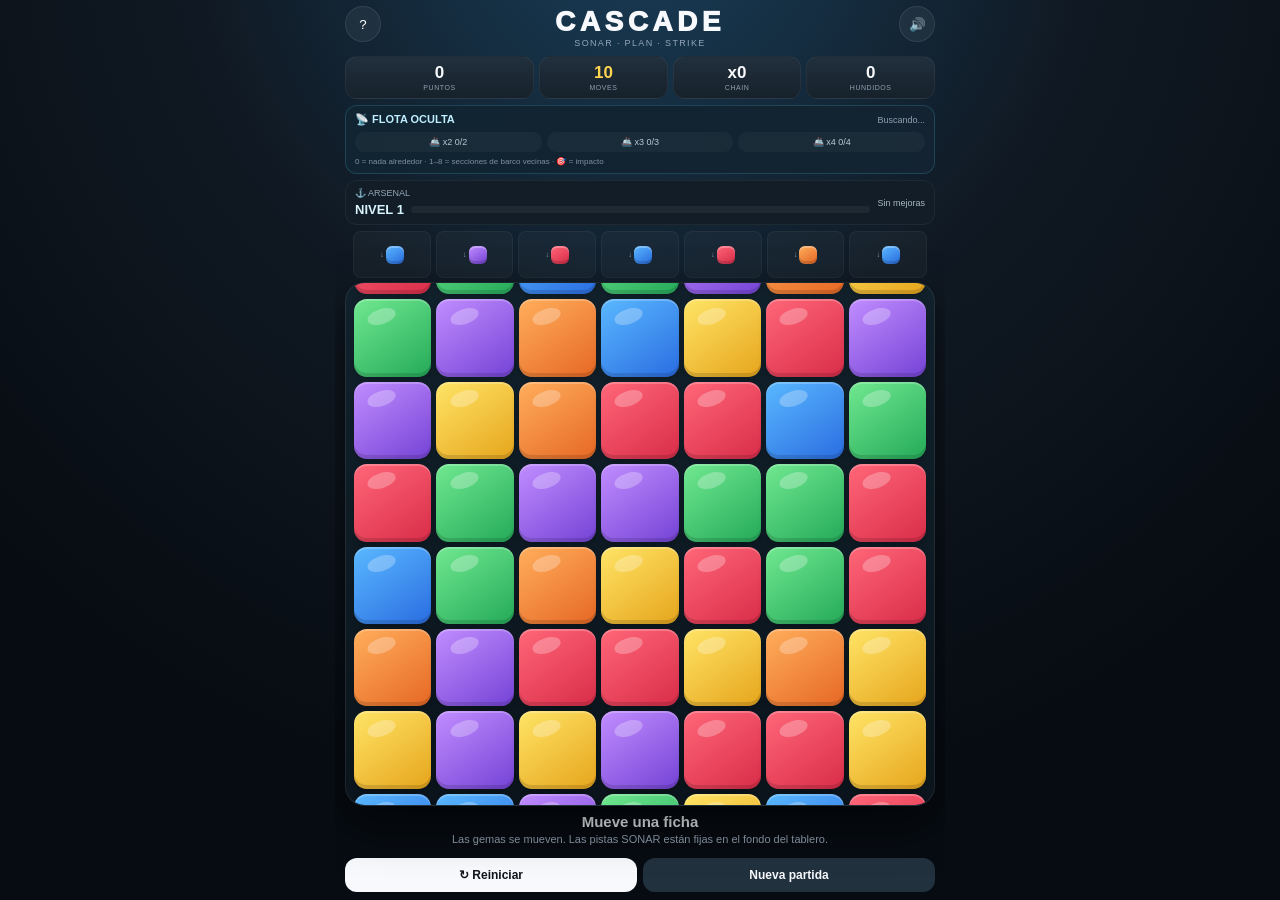
==== index.html @ f4318332 "Simplificar CASCADE Sonar y bloquear scroll en iPhone iPad" ====
<!doctype html>
<html lang="es">
<head>
<meta charset="utf-8">
<meta name="viewport" content="width=device-width,initial-scale=1,maximum-scale=1,user-scalable=no,viewport-fit=cover">
<meta name="theme-color" content="#071018">
<title>CASCADE SONAR v6</title>
<style>
:root{--text:#f7f9fc;--muted:#91a0b1;--gold:#ffd44f;--green:#55e48a;--red:#ff6278;--cyan:#56d9ff;--panel:#111d27}
*{box-sizing:border-box;-webkit-tap-highlight-color:transparent;-webkit-touch-callout:none;user-select:none;-webkit-user-select:none}
html,body{margin:0;width:100%;height:100%;overflow:hidden;overscroll-behavior:none;touch-action:none;background:#071018}
body{position:fixed;inset:0;color:var(--text);font-family:-apple-system,BlinkMacSystemFont,"Segoe UI",Roboto,Arial,sans-serif;background:radial-gradient(circle at 50% -10%,#193e59 0,#101923 38%,#070c12 76%)}
button{font-family:inherit;touch-action:manipulation}.app{position:absolute;inset:0;width:min(100%,610px);margin:auto;padding:calc(env(safe-area-inset-top) + 6px) 10px calc(env(safe-area-inset-bottom) + 8px);display:flex;flex-direction:column;overflow:hidden}.header{text-align:center;position:relative;flex:0 0 auto}.logo{font-size:28px;font-weight:1000;letter-spacing:.16em}.tag{font-size:9px;color:#92a5b7;letter-spacing:.15em}.icon{position:absolute;top:0;width:36px;height:36px;border-radius:50%;border:1px solid #ffffff16;background:#ffffff0d;color:white}.help{left:0}.sound{right:0}
.hud{display:grid;grid-template-columns:1.25fr .85fr .85fr .85fr;gap:5px;margin:8px 0 6px;flex:0 0 auto}.box{background:linear-gradient(180deg,#21303d,#16212b);border:1px solid #ffffff0d;border-radius:12px;padding:7px 3px;text-align:center}.box b{font-size:17px;display:block;line-height:1}.box span{font-size:7px;color:var(--muted);display:block;margin-top:3px;letter-spacing:.08em}.moves b{color:var(--gold)}
.sonar{background:linear-gradient(90deg,#102431,#132331);border:1px solid #56d9ff2e;border-radius:12px;padding:7px 9px;margin-bottom:6px;flex:0 0 auto}.sonarTop{display:flex;justify-content:space-between;align-items:center}.sonarTop strong{font-size:11px;color:#bfefff}.fleet{display:flex;gap:5px;margin-top:6px}.ship{flex:1;background:#ffffff09;border-radius:9px;padding:5px 3px;text-align:center;font-size:9px;color:#bac8d4}.ship.sunk{background:#55e48a16;color:#71efa1}.legend{font-size:8px;color:#7f91a3;margin-top:5px;white-space:nowrap;overflow:hidden;text-overflow:ellipsis}
.arsenal{display:grid;grid-template-columns:1fr auto;gap:7px;align-items:center;background:#121d27;border:1px solid #ffffff0d;border-radius:12px;padding:7px 9px;margin-bottom:6px;flex:0 0 auto}.arsTitle{font-size:9px;color:#95a6b5}.arsLine{display:flex;align-items:center;gap:7px;margin-top:4px}.arsLevel{font-size:13px;font-weight:900;color:#d8f4ff}.bar{height:7px;flex:1;background:#ffffff0d;border-radius:99px;overflow:hidden}.bar i{display:block;height:100%;width:0;background:linear-gradient(90deg,#55d8ff,#55e48a,#ffd44f);border-radius:99px;transition:width .3s}.upgrade{font-size:9px;color:#a9b8c4;text-align:right}.columnPreview{display:grid;grid-template-columns:repeat(7,1fr);gap:5px;padding:0 8px;margin-bottom:4px;flex:0 0 auto}.previewCell{aspect-ratio:1.65;border-radius:8px;display:flex;align-items:center;justify-content:center;background:#ffffff08;border:1px solid #ffffff0b}.previewGem{width:18px;height:18px;border-radius:6px;box-shadow:inset 0 2px 0 #ffffff45,inset 0 -3px 0 #0002}.previewArrow{font-size:8px;color:#7f91a3;margin-right:2px}
.boardShell{position:relative;background:linear-gradient(180deg,#12222d,#0c151d);border:1px solid #ffffff12;padding:8px;border-radius:20px;overflow:hidden;box-shadow:0 18px 45px #0009;flex:1 1 auto;min-height:0;display:flex;align-items:center;justify-content:center;touch-action:none}.board{width:100%;display:grid;grid-template-columns:repeat(7,1fr);gap:5px;position:relative;z-index:2;touch-action:none}.cell{aspect-ratio:1;border-radius:13px;position:relative;cursor:pointer;touch-action:none;transition:transform .11s,filter .11s,opacity .18s;box-shadow:inset 0 2px 0 #ffffff38,inset 0 -4px 0 #0002,0 4px 9px #0003}.cell:before{content:"";position:absolute;left:17%;top:12%;width:38%;height:19%;border-radius:50%;background:#fff4;transform:rotate(-18deg)}.cell.selected{outline:3px solid white;transform:scale(.9);z-index:6}.c0{background:linear-gradient(145deg,#ff6678,#d92d49)}.c1{background:linear-gradient(145deg,#5ab8ff,#2a6de1)}.c2{background:linear-gradient(145deg,#ffe466,#e6a51c)}.c3{background:linear-gradient(145deg,#70e890,#25aa59)}.c4{background:linear-gradient(145deg,#c18dff,#7543d6)}.c5{background:linear-gradient(145deg,#ffae5c,#e66824)}.special{outline:2px solid #ffffff9b;box-shadow:inset 0 0 18px #fff5,0 0 13px #fff4}.glyph{position:absolute;inset:0;display:flex;align-items:center;justify-content:center;font-size:22px;font-weight:1000;text-shadow:0 2px 6px #000b;z-index:3}.seaLayer{position:absolute;inset:2px;border-radius:11px;border:1px solid transparent;pointer-events:none;z-index:4}.scanned .seaLayer{background:linear-gradient(145deg,#082334cc,#0a1724dd);border-color:#65dfff80;box-shadow:inset 0 0 10px #54d9ff22}.sonarNum{position:absolute;inset:0;display:flex;align-items:center;justify-content:center;z-index:5;font-size:17px;font-weight:1000;color:#bcefff;text-shadow:0 2px 5px #001}.sonarNum.n0{opacity:.36;font-size:12px}.hit .seaLayer{background:#4b1725d8;border-color:#ff7187}.sonarNum.hitIcon{font-size:21px}.hunt{animation:huntPulse 1s infinite}@keyframes huntPulse{50%{box-shadow:inset 0 0 18px #fff5,0 0 18px #ff6a7e99}}.pop{animation:pop .22s ease forwards}@keyframes pop{55%{transform:scale(1.3);filter:brightness(1.9)}100%{transform:scale(.02);opacity:0}}.drop{animation:drop .25s cubic-bezier(.18,.8,.24,1)}@keyframes drop{from{transform:translateY(-26px);opacity:.35}to{transform:translateY(0);opacity:1}}.shake{animation:shake .28s}@keyframes shake{25%{transform:translateX(-4px)}50%{transform:translateX(4px)}75%{transform:translateX(-2px)}}.float{position:absolute;left:50%;top:47%;z-index:20;font-size:42px;font-weight:1000;text-shadow:0 6px 18px #000;pointer-events:none;opacity:0;transform:translate(-50%,-50%) scale(.7)}.float.show{animation:float .65s ease}@keyframes float{25%{opacity:1;transform:translate(-50%,-50%) scale(1.12)}75%{opacity:1}100%{opacity:0;transform:translate(-50%,-85%) scale(.9)}}
.message{text-align:center;min-height:52px;padding:7px 5px 1px;flex:0 0 auto}.message b{display:block;font-size:15px}.message small{display:block;color:#92a0b0;margin-top:3px;line-height:1.25;font-size:11px}.good{color:var(--green)}.gold{color:var(--gold)}.danger{color:var(--red)}.buttons{display:grid;grid-template-columns:1fr 1fr;gap:6px;flex:0 0 auto}.buttons button{border:0;border-radius:12px;padding:10px 7px;font-size:12px;font-weight:900}.primary{background:#f7f9fc;color:#11141b}.secondary{background:#22313e;color:#f7f9fc;border:1px solid #ffffff0d}
.overlay{position:fixed;inset:0;background:#05090dee;backdrop-filter:blur(9px);z-index:100;display:none;align-items:center;justify-content:center;padding:17px;touch-action:none}.overlay.show{display:flex}.modal{width:min(100%,470px);max-height:88dvh;overflow:auto;background:#14212b;border:1px solid #ffffff14;border-radius:22px;padding:19px;box-shadow:0 30px 80px #000c;touch-action:pan-y}.modal h2{margin:0 0 7px}.modal p{font-size:13px;color:#a8b4bf;line-height:1.4}.rules div{padding:8px 0;border-top:1px solid #ffffff0d;font-size:13px}.rules div:first-child{border-top:0}.rules small{display:block;color:#91a0af;margin-top:3px}.full{width:100%;border:0;border-radius:13px;padding:13px;font-size:14px;font-weight:900;background:#f7f9fc;color:#11141b;margin-top:10px}.big{font-size:39px;font-weight:1000;color:var(--gold);text-align:center}.near{background:#172631;border:1px solid #56d9ff35;border-radius:13px;padding:11px;color:#c6eefa;font-size:13px;line-height:1.4;margin-top:10px}.upgradeChoices{display:grid;gap:8px;margin-top:12px}.upChoice{border:1px solid #5edcff38;background:#173040;border-radius:13px;padding:11px;text-align:left;color:white}.upChoice strong{display:block;font-size:14px}.upChoice small{display:block;color:#a9bdca;margin-top:3px}
@media(max-height:740px){.logo{font-size:24px}.hud{margin-top:5px}.box{padding:5px 3px}.sonar{padding:5px 8px}.arsenal{padding:5px 8px}.message{min-height:43px;padding-top:4px}.message small{font-size:10px}.buttons button{padding:8px 6px}.cell{border-radius:11px}}
</style>
</head>
<body>
<div class="app">
  <div class="header"><button id="help" class="icon help">?</button><div class="logo">CASCADE</div><div class="tag">SONAR · PLAN · STRIKE</div><button id="sound" class="icon sound">🔊</button></div>
  <div class="hud"><div class="box"><b id="score">0</b><span>PUNTOS</span></div><div class="box moves"><b id="moves">10</b><span>MOVES</span></div><div class="box"><b id="chain">x0</b><span>CHAIN</span></div><div class="box"><b id="sunk">0</b><span>HUNDIDOS</span></div></div>
  <div class="sonar"><div class="sonarTop"><strong>📡 FLOTA OCULTA</strong><span id="huntText" style="font-size:9px;color:#91a0b1">Buscando...</span></div><div id="fleet" class="fleet"></div><div class="legend">0 = nada alrededor · 1–8 = secciones de barco vecinas · 🎯 = impacto</div></div>
  <div class="arsenal"><div><div class="arsTitle">⚓ ARSENAL</div><div class="arsLine"><span id="arsLevel" class="arsLevel">NIVEL 1</span><div class="bar"><i id="arsBar"></i></div></div></div><div id="arsBonus" class="upgrade">Bombas normales</div></div>
  <div id="columnPreview" class="columnPreview"></div>
  <div id="shell" class="boardShell"><div id="board" class="board"></div><div id="float" class="float">HIT!</div></div>
  <div id="msg" class="message"><b>Mueve una ficha</b><small>Arrástrala a una casilla vecina. Las pistas permanecen fijas debajo de las fichas.</small></div>
  <div class="buttons"><button id="restart" class="primary">↻ Reiniciar</button><button id="new" class="secondary">Nueva partida</button></div>
</div>
<div id="rules" class="overlay"><div class="modal"><h2>CASCADE SONAR v6</h2><div class="rules"><div>↔ Arrastra una ficha<small>Intercámbiala arriba, abajo, izquierda o derecha. Un movimiento de preparación también es válido.</small></div><div>💥 Forma líneas<small>3 elimina. 4 crea bomba. 5 crea rayo. 6+ crea prisma.</small></div><div>📡 Cada explosión escanea esa coordenada<small>El número pertenece al fondo del tablero, no a la ficha. Indica cuántas secciones de barco hay alrededor.</small></div><div>🎯 Impacto = HUNT MODE<small>Tras encontrar un barco, las coordenadas cercanas se resaltan: intenta preparar el siguiente match allí.</small></div><div>⚓ Hundir mejora tu Arsenal<small>Los barcos devuelven movimientos. Al llenar Arsenal eliges una mejora de armamento.</small></div></div><button id="closeRules" class="full">JUGAR</button></div></div>
<div id="upgrade" class="overlay"><div class="modal"><h2>⚓ Mejora de Arsenal</h2><p>Elige una mejora para el resto de esta expedición.</p><div id="upgradeChoices" class="upgradeChoices"></div></div></div>
<div id="over" class="overlay"><div class="modal"><h2 style="text-align:center">Fin de la expedición</h2><div id="finalScore" class="big">0</div><p id="finalText" style="text-align:center"></p><div id="near" class="near"></div><button id="again" class="full">OTRA PARTIDA</button></div></div>
<script>
const R=8,C=7,K=6,$=id=>document.getElementById(id),boardEl=$('board'),shell=$('shell');
let board=[],rr=null,seed=0,nextByCol=[],score=0,moves=10,turns=0,maxChain=0,busy=false,soundOn=true,selected=null,dragStart=null,ships=[],scan=[],arsenal=0,arsLevel=1,upgrades=[],fleetClears=0,high=+localStorage.getItem('cascadeSonarV6High')||0;
const UPS=[{id:'bomb',name:'💣 Carga profunda',desc:'Las bombas explotan con radio 2 en vez de 1.'},{id:'rail',name:'🚀 Misil doble',desc:'Los rayos también limpian una línea adyacente.'},{id:'sonar',name:'📡 Sonar avanzado',desc:'Al revelar un 0 también se escanean sus vecinas.'},{id:'prism',name:'🛰 Prisma táctico',desc:'El prisma elimina dos colores.'},{id:'reward',name:'⚓ Salvamento',desc:'Cada barco hundido concede +1 movimiento adicional.'}];
function has(id){return upgrades.includes(id)}function rng(s){s=s>>>0;return()=>{s=(s+0x6D2B79F5)|0;let t=s;t=Math.imul(t^t>>>15,t|1);t^=t+Math.imul(t^t>>>7,t|61);return((t^t>>>14)>>>0)/4294967296}}function tile(c,s='n'){return{c,s}}function key(r,c){return r+','+c}function inside(r,c){return r>=0&&r<R&&c>=0&&c<C}function near8(r,c){const a=[];for(let x=r-1;x<=r+1;x++)for(let y=c-1;y<=c+1;y++)if(inside(x,y)&&!(x===r&&y===c))a.push([x,y]);return a}
function findGroups(b){const groups=[];for(let r=0;r<R;r++){let st=0;for(let c=1;c<=C;c++){if(c<C&&b[r][c].c===b[r][st].c)continue;if(c-st>=3){const cells=[];for(let k=st;k<c;k++)cells.push([r,k]);groups.push({cells,dir:'h'})}st=c}}for(let c=0;c<C;c++){let st=0;for(let r=1;r<=R;r++){if(r<R&&b[r][c].c===b[st][c].c)continue;if(r-st>=3){const cells=[];for(let k=st;k<r;k++)cells.push([k,c]);groups.push({cells,dir:'v'})}st=r}}return groups}function unionGroups(gs){const s=new Set();gs.forEach(g=>g.cells.forEach(([r,c])=>s.add(key(r,c))));return[...s].map(x=>x.split(',').map(Number))}
function makeBoard(){let b;do{b=Array.from({length:R},()=>Array.from({length:C},()=>tile(Math.floor(rr()*K))))}while(findGroups(b).length);return b}function resetPreviews(){nextByCol=Array.from({length:C},()=>Math.floor(rr()*K));renderPreviews()}function renderPreviews(){$('columnPreview').innerHTML='';for(let c=0;c<C;c++){const p=document.createElement('div');p.className='previewCell';p.innerHTML='<span class="previewArrow">↓</span><i class="previewGem c'+nextByCol[c]+'"></i>';$('columnPreview').appendChild(p)}}function takeNext(c){const v=nextByCol[c];nextByCol[c]=Math.floor(rr()*K);renderPreviews();return v}
function placeFleet(){ships=[];scan=Array.from({length:R},()=>Array(C).fill(null));const lengths=[2,3,4];for(let id=0;id<lengths.length;id++){const len=lengths[id];let placed=false;for(let tries=0;tries<700&&!placed;tries++){const horiz=rr()<.5,r=horiz?Math.floor(rr()*R):Math.floor(rr()*(R-len+1)),c=horiz?Math.floor(rr()*(C-len+1)):Math.floor(rr()*C),cells=[];for(let i=0;i<len;i++)cells.push([r+(horiz?0:i),c+(horiz?i:0)]);if(ships.some(s=>s.cells.some(a=>cells.some(b=>a[0]===b[0]&&a[1]===b[1]))))continue;ships.push({id,len,cells,hits:new Set(),sunk:false});placed=true}}renderFleet()}function shipAt(r,c){return ships.find(s=>s.cells.some(([x,y])=>x===r&&y===c))}function clueAt(r,c){let n=0;near8(r,c).forEach(([x,y])=>{if(shipAt(x,y))n++});return n}
function scanOne(r,c){if(scan[r][c]!==null)return null;const s=shipAt(r,c);if(s){s.hits.add(key(r,c));scan[r][c]='hit';return s}const n=clueAt(r,c);scan[r][c]=n;if(n===0&&has('sonar'))near8(r,c).forEach(([x,y])=>{if(scan[x][y]===null&&!shipAt(x,y))scan[x][y]=clueAt(x,y)});return null}function scanCells(cells){const touched=new Set(),sunkNow=[];for(const [r,c] of cells){const s=scanOne(r,c);if(s)touched.add(s.id)}for(const id of touched){const s=ships.find(x=>x.id===id);if(!s.sunk&&s.hits.size===s.len){s.sunk=true;sunkNow.push(s)}}for(const s of sunkNow){const reward=(s.len===4?3:2)+(has('reward')?1:0);moves+=reward;score+=s.len*650;arsenal+=28+s.len*8;showFloat('🚢 HUNDIDO +'+reward);tone(880,.18,.055)}renderFleet();return sunkNow}
function renderFleet(){$('fleet').innerHTML='';ships.forEach(s=>{const d=document.createElement('div');d.className='ship'+(s.sunk?' sunk':'');d.textContent=(s.sunk?'✓ ':'🚢 ')+'x'+s.len+' '+s.hits.size+'/'+s.len;$('fleet').appendChild(d)});const activeHit=ships.find(s=>!s.sunk&&s.hits.size>0);$('huntText').textContent=activeHit?'🎯 HUNT MODE · '+(activeHit.len-activeHit.hits.size)+' impactos':'Buscando...'}
function isHuntCell(r,c){return ships.some(s=>!s.sunk&&s.hits.size>0&&s.cells.some(([x,y])=>Math.abs(x-r)<=1&&Math.abs(y-c)<=1))}function glyph(s){return s==='b'?'💣':s==='h'?'↔':s==='v'?'↕':s==='p'?'✦':''}
function draw(drop=false){boardEl.innerHTML='';for(let r=0;r<R;r++)for(let c=0;c<C;c++){const t=board[r][c],d=document.createElement('div');d.className='cell c'+t.c+(t.s!=='n'?' special':'')+(selected&&selected[0]===r&&selected[1]===c?' selected':'')+(drop?' drop':'')+(scan[r][c]!==null?' scanned':'')+(scan[r][c]==='hit'?' hit':'')+(isHuntCell(r,c)?' hunt':'');if(t.s!=='n'){const g=document.createElement('span');g.className='glyph';g.textContent=glyph(t.s);d.appendChild(g)}const sea=document.createElement('span');sea.className='seaLayer';d.appendChild(sea);if(scan[r][c]!==null){const n=document.createElement('span');n.className='sonarNum '+(scan[r][c]==='hit'?'hitIcon':'n'+scan[r][c]);n.textContent=scan[r][c]==='hit'?'🎯':scan[r][c];d.appendChild(n)}d.dataset.r=r;d.dataset.c=c;d.addEventListener('pointerdown',onDown);d.addEventListener('pointermove',onMove);d.addEventListener('pointerup',onUp);d.addEventListener('pointercancel',onCancel);boardEl.appendChild(d)}}
function onDown(e){if(busy)return;e.preventDefault();const d=e.currentTarget;try{d.setPointerCapture(e.pointerId)}catch(_e){}dragStart={r:+d.dataset.r,c:+d.dataset.c,x:e.clientX,y:e.clientY,id:e.pointerId,moved:false};selected=[dragStart.r,dragStart.c];draw()}function onMove(e){if(!dragStart||busy)return;e.preventDefault();const dx=e.clientX-dragStart.x,dy=e.clientY-dragStart.y;if(Math.max(Math.abs(dx),Math.abs(dy))<18)return;dragStart.moved=true;let nr=dragStart.r,nc=dragStart.c;if(Math.abs(dx)>Math.abs(dy))nc+=dx>0?1:-1;else nr+=dy>0?1:-1;if(inside(nr,nc)){const s=dragStart;dragStart=null;selected=null;swapMove(s.r,s.c,nr,nc)}}function onUp(e){if(!dragStart||busy)return;e.preventDefault();const r=dragStart.r,c=dragStart.c;dragStart=null;if(selected&&selected[0]===r&&selected[1]===c){selected=null;draw()}}function onCancel(){dragStart=null;selected=null;draw()}
function expandSpecials(cells){const set=new Set(cells.map(([r,c])=>key(r,c))),q=[...cells],seen=new Set();while(q.length){const [r,c]=q.shift(),t=board[r][c];if(t.s==='n'||seen.has(key(r,c)))continue;seen.add(key(r,c));let ex=[];if(t.s==='b'){const rad=has('bomb')?2:1;for(let x=r-rad;x<=r+rad;x++)for(let y=c-rad;y<=c+rad;y++)if(inside(x,y))ex.push([x,y])}else if(t.s==='h'){for(let y=0;y<C;y++)ex.push([r,y]);if(has('rail')){const rr2=r<R-1?r+1:r-1;for(let y=0;y<C;y++)ex.push([rr2,y])}}else if(t.s==='v'){for(let x=0;x<R;x++)ex.push([x,c]);if(has('rail')){const cc=c<C-1?c+1:c-1;for(let x=0;x<R;x++)ex.push([x,cc])}}else if(t.s==='p'){const colors=[t.c];if(has('prism'))colors.push((t.c+1)%K);for(let x=0;x<R;x++)for(let y=0;y<C;y++)if(colors.includes(board[x][y].c))ex.push([x,y])}for(const p of ex){const k=key(p[0],p[1]);if(!set.has(k)){set.add(k);q.push(p)}}}return[...set].map(s=>s.split(',').map(Number))}
function gravity(dead){const ds=new Set(dead.map(([r,c])=>key(r,c))),nb=Array.from({length:R},()=>Array(C));for(let c=0;c<C;c++){const vals=[];for(let r=R-1;r>=0;r--)if(!ds.has(key(r,c)))vals.push(board[r][c]);while(vals.length<R)vals.push(tile(takeNext(c)));for(let r=R-1,i=0;r>=0;r--,i++)nb[r][c]=vals[i]}board=nb}
function specialForGroup(g){const n=g.cells.length;if(n>=6)return'p';if(n===5)return g.dir==='h'?'h':'v';if(n===4)return'b';return'n'}function wait(ms){return new Promise(r=>setTimeout(r,ms))}let audio=null;function tone(f,d=.07,v=.03){if(!soundOn)return;try{audio=audio||new(window.AudioContext||window.webkitAudioContext)();const o=audio.createOscillator(),g=audio.createGain();o.frequency.value=f;g.gain.value=v;o.connect(g);g.connect(audio.destination);o.start();g.gain.exponentialRampToValueAtTime(.001,audio.currentTime+d);o.stop(audio.currentTime+d)}catch(e){}}function showFloat(txt){const e=$('float');e.textContent=txt;e.classList.remove('show');void e.offsetWidth;e.classList.add('show')}
async function explode(cells,wave){cells=expandSpecials(cells);scanCells(cells);score+=cells.length*12*wave*(1+(arsLevel-1)*.12);arsenal+=cells.length*1.4;showFloat(wave===1?'SONAR!':'x'+wave);tone(300+wave*72,.08,.035);[...boardEl.children].forEach((n,i)=>{const r=Math.floor(i/C),c=i%C;if(cells.some(x=>x[0]===r&&x[1]===c))n.classList.add('pop')});update();await wait(210);gravity(cells);draw(true);await wait(245);return findGroups(board)}
async function resolveAfterSwap(r2,c2){let groups=findGroups(board),wave=1;if(!groups.length)return 0;const first=groups.find(g=>g.cells.some(([r,c])=>r===r2&&c===c2))||groups[0],sp=specialForGroup(first);if(sp!=='n'){const anchor=first.cells.some(([r,c])=>r===r2&&c===c2)?[r2,c2]:first.cells[Math.floor(first.cells.length/2)],rem=first.cells.filter(([r,c])=>!(r===anchor[0]&&c===anchor[1]));scanCells(rem);score+=rem.length*12;arsenal+=rem.length*1.4;board[anchor[0]][anchor[1]].s=sp;[...boardEl.children].forEach((n,i)=>{const r=Math.floor(i/C),c=i%C;if(rem.some(x=>x[0]===r&&x[1]===c))n.classList.add('pop')});await wait(210);gravity(rem);draw(true);await wait(245);groups=findGroups(board);wave=2}else{groups=await explode(unionGroups(groups),wave);wave++}while(groups.length&&wave<20){groups=await explode(unionGroups(groups),wave);wave++}return Math.max(1,wave-1)}
async function swapMove(r1,c1,r2,c2){if(busy||moves<=0)return;busy=true;moves--;turns++;[board[r1][c1],board[r2][c2]]=[board[r2][c2],board[r1][c1]];draw();await wait(100);const chain=await resolveAfterSwap(r2,c2);if(chain===0){$('msg').innerHTML='<b>Movimiento de preparación</b><small>No hubo match. Has reposicionado fichas para atacar mejor después.</small>'}else{maxChain=Math.max(maxChain,chain);if(chain>=4){moves++;showFloat('+1 MOVE')}$('msg').innerHTML='<b class="good">Cascade x'+chain+'</b><small>Mira las pistas del fondo: intenta llevar la próxima explosión hacia un 🎯 o una zona con números altos.</small>'}checkFleetClear();checkArsenal();update();draw();busy=false;if(moves<=0)setTimeout(endGame,350)}
function checkFleetClear(){if(!ships.every(s=>s.sunk))return;fleetClears++;score+=5000;moves+=5;arsenal+=45;showFloat('FLOTA DESTRUIDA!');tone(980,.2,.06);setTimeout(()=>{placeFleet();$('msg').innerHTML='<b class="gold">🏆 Nueva zona de combate</b><small>+5 movimientos. Nueva flota oculta.</small>';update();draw()},650)}function checkArsenal(){const need=100+(arsLevel-1)*35;if(arsenal<need||arsLevel>=5)return;arsenal-=need;arsLevel++;offerUpgrade()}
function offerUpgrade(){const pool=UPS.filter(u=>!has(u.id));if(!pool.length)return;busy=true;const picks=[];while(picks.length<Math.min(3,pool.length)){const u=pool[Math.floor(rr()*pool.length)];if(!picks.includes(u))picks.push(u)}$('upgradeChoices').innerHTML='';picks.forEach(u=>{const b=document.createElement('button');b.className='upChoice';b.innerHTML='<strong>'+u.name+'</strong><small>'+u.desc+'</small>';b.onclick=()=>{upgrades.push(u.id);$('upgrade').classList.remove('show');busy=false;update();draw();showFloat('ARSENAL '+arsLevel)};$('upgradeChoices').appendChild(b)});$('upgrade').classList.add('show')}
function update(){const need=100+(arsLevel-1)*35;$('score').textContent=Math.round(score).toLocaleString('es-ES');$('moves').textContent=moves;$('chain').textContent='x'+maxChain;$('sunk').textContent=ships.filter(s=>s.sunk).length+fleetClears*3;$('arsLevel').textContent='NIVEL '+arsLevel;$('arsBar').style.width=Math.min(100,arsenal/need*100)+'%';const names=upgrades.map(id=>UPS.find(u=>u.id===id).name.replace(/^.. /,''));$('arsBonus').textContent=names.length?names.join(' · '):'Sin mejoras';renderFleet()}
function endGame(){busy=true;if(score>high){high=score;localStorage.setItem('cascadeSonarV6High',high)}$('finalScore').textContent=Math.round(score).toLocaleString('es-ES');const totalSunk=ships.filter(s=>s.sunk).length+fleetClears*3;$('finalText').textContent=turns+' jugadas · '+totalSunk+' barcos hundidos · Arsenal '+arsLevel;let nearest=null,min=99;for(const s of ships.filter(s=>!s.sunk)){const left=s.len-s.hits.size;if(left<min){min=left;nearest=s}}$('near').textContent=nearest?'Te faltaban '+min+' impactos para hundir el barco x'+nearest.len+'. Una explosión bien colocada podía haberte devuelto movimientos.':'Récord: '+high.toLocaleString('es-ES')+' puntos.';$('over').classList.add('show')}
function start(s=null){seed=s===null?((Date.now()^Math.floor(Math.random()*0xffffffff))>>>0):s;rr=rng(seed^0x9e3779b9);resetPreviews();board=makeBoard();score=0;moves=10;turns=0;maxChain=0;busy=false;selected=null;dragStart=null;arsenal=0;arsLevel=1;upgrades=[];fleetClears=0;placeFleet();$('over').classList.remove('show');$('upgrade').classList.remove('show');update();draw();$('msg').innerHTML='<b>Mueve una ficha</b><small>Las gemas se mueven. Las pistas SONAR están fijas en el fondo del tablero.</small>'}
function preventScroll(e){if(!e.target.closest('.modal'))e.preventDefault()}document.addEventListener('touchmove',preventScroll,{passive:false});document.addEventListener('gesturestart',e=>e.preventDefault(),{passive:false});document.addEventListener('gesturechange',e=>e.preventDefault(),{passive:false});window.addEventListener('scroll',()=>window.scrollTo(0,0));
$('restart').onclick=()=>start(seed);$('new').onclick=()=>start();$('again').onclick=()=>start();$('sound').onclick=()=>{soundOn=!soundOn;$('sound').textContent=soundOn?'🔊':'🔇';if(soundOn)tone(520)};$('help').onclick=()=>$('rules').classList.add('show');$('closeRules').onclick=()=>$('rules').classList.remove('show');start();
</script>
</body></html>
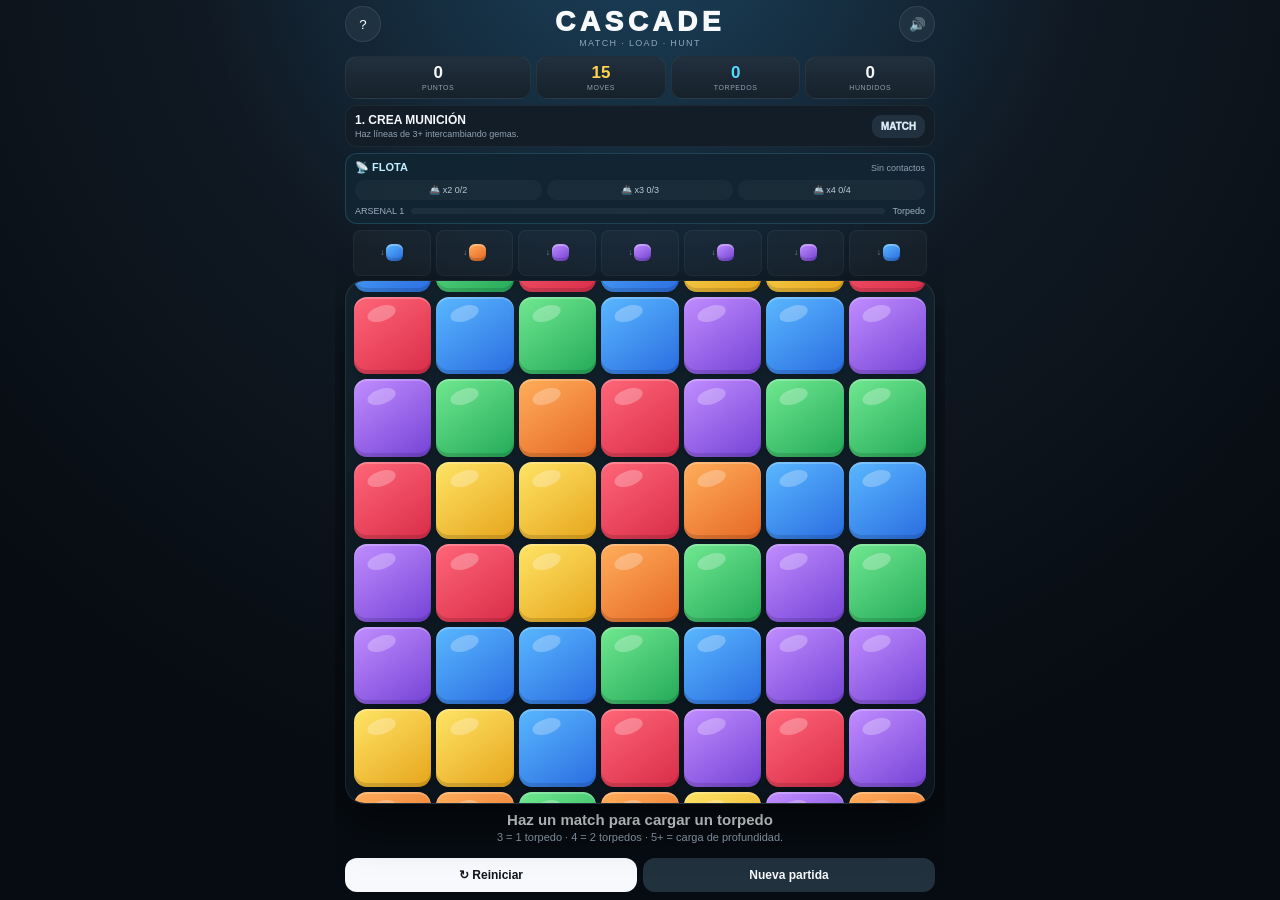
==== commit 7c4012ef: "Crear CASCADE SONAR v7 con municion y modo disparo" ====
--- a/index.html
+++ b/index.html
@@ -4,61 +4,74 @@
 <meta charset="utf-8">
 <meta name="viewport" content="width=device-width,initial-scale=1,maximum-scale=1,user-scalable=no,viewport-fit=cover">
 <meta name="theme-color" content="#071018">
-<title>CASCADE SONAR v6</title>
+<title>CASCADE SONAR v7</title>
 <style>
 :root{--text:#f7f9fc;--muted:#91a0b1;--gold:#ffd44f;--green:#55e48a;--red:#ff6278;--cyan:#56d9ff;--panel:#111d27}
 *{box-sizing:border-box;-webkit-tap-highlight-color:transparent;-webkit-touch-callout:none;user-select:none;-webkit-user-select:none}
 html,body{margin:0;width:100%;height:100%;overflow:hidden;overscroll-behavior:none;touch-action:none;background:#071018}
-body{position:fixed;inset:0;color:var(--text);font-family:-apple-system,BlinkMacSystemFont,"Segoe UI",Roboto,Arial,sans-serif;background:radial-gradient(circle at 50% -10%,#193e59 0,#101923 38%,#070c12 76%)}
+body{position:fixed;inset:0;color:var(--text);font-family:-apple-system,BlinkMacSystemFont,"Segoe UI",Roboto,Arial,sans-serif;background:radial-gradient(circle at 50% -10%,#1b425d 0,#101923 38%,#070c12 76%)}
 button{font-family:inherit;touch-action:manipulation}.app{position:absolute;inset:0;width:min(100%,610px);margin:auto;padding:calc(env(safe-area-inset-top) + 6px) 10px calc(env(safe-area-inset-bottom) + 8px);display:flex;flex-direction:column;overflow:hidden}.header{text-align:center;position:relative;flex:0 0 auto}.logo{font-size:28px;font-weight:1000;letter-spacing:.16em}.tag{font-size:9px;color:#92a5b7;letter-spacing:.15em}.icon{position:absolute;top:0;width:36px;height:36px;border-radius:50%;border:1px solid #ffffff16;background:#ffffff0d;color:white}.help{left:0}.sound{right:0}
-.hud{display:grid;grid-template-columns:1.25fr .85fr .85fr .85fr;gap:5px;margin:8px 0 6px;flex:0 0 auto}.box{background:linear-gradient(180deg,#21303d,#16212b);border:1px solid #ffffff0d;border-radius:12px;padding:7px 3px;text-align:center}.box b{font-size:17px;display:block;line-height:1}.box span{font-size:7px;color:var(--muted);display:block;margin-top:3px;letter-spacing:.08em}.moves b{color:var(--gold)}
-.sonar{background:linear-gradient(90deg,#102431,#132331);border:1px solid #56d9ff2e;border-radius:12px;padding:7px 9px;margin-bottom:6px;flex:0 0 auto}.sonarTop{display:flex;justify-content:space-between;align-items:center}.sonarTop strong{font-size:11px;color:#bfefff}.fleet{display:flex;gap:5px;margin-top:6px}.ship{flex:1;background:#ffffff09;border-radius:9px;padding:5px 3px;text-align:center;font-size:9px;color:#bac8d4}.ship.sunk{background:#55e48a16;color:#71efa1}.legend{font-size:8px;color:#7f91a3;margin-top:5px;white-space:nowrap;overflow:hidden;text-overflow:ellipsis}
-.arsenal{display:grid;grid-template-columns:1fr auto;gap:7px;align-items:center;background:#121d27;border:1px solid #ffffff0d;border-radius:12px;padding:7px 9px;margin-bottom:6px;flex:0 0 auto}.arsTitle{font-size:9px;color:#95a6b5}.arsLine{display:flex;align-items:center;gap:7px;margin-top:4px}.arsLevel{font-size:13px;font-weight:900;color:#d8f4ff}.bar{height:7px;flex:1;background:#ffffff0d;border-radius:99px;overflow:hidden}.bar i{display:block;height:100%;width:0;background:linear-gradient(90deg,#55d8ff,#55e48a,#ffd44f);border-radius:99px;transition:width .3s}.upgrade{font-size:9px;color:#a9b8c4;text-align:right}.columnPreview{display:grid;grid-template-columns:repeat(7,1fr);gap:5px;padding:0 8px;margin-bottom:4px;flex:0 0 auto}.previewCell{aspect-ratio:1.65;border-radius:8px;display:flex;align-items:center;justify-content:center;background:#ffffff08;border:1px solid #ffffff0b}.previewGem{width:18px;height:18px;border-radius:6px;box-shadow:inset 0 2px 0 #ffffff45,inset 0 -3px 0 #0002}.previewArrow{font-size:8px;color:#7f91a3;margin-right:2px}
-.boardShell{position:relative;background:linear-gradient(180deg,#12222d,#0c151d);border:1px solid #ffffff12;padding:8px;border-radius:20px;overflow:hidden;box-shadow:0 18px 45px #0009;flex:1 1 auto;min-height:0;display:flex;align-items:center;justify-content:center;touch-action:none}.board{width:100%;display:grid;grid-template-columns:repeat(7,1fr);gap:5px;position:relative;z-index:2;touch-action:none}.cell{aspect-ratio:1;border-radius:13px;position:relative;cursor:pointer;touch-action:none;transition:transform .11s,filter .11s,opacity .18s;box-shadow:inset 0 2px 0 #ffffff38,inset 0 -4px 0 #0002,0 4px 9px #0003}.cell:before{content:"";position:absolute;left:17%;top:12%;width:38%;height:19%;border-radius:50%;background:#fff4;transform:rotate(-18deg)}.cell.selected{outline:3px solid white;transform:scale(.9);z-index:6}.c0{background:linear-gradient(145deg,#ff6678,#d92d49)}.c1{background:linear-gradient(145deg,#5ab8ff,#2a6de1)}.c2{background:linear-gradient(145deg,#ffe466,#e6a51c)}.c3{background:linear-gradient(145deg,#70e890,#25aa59)}.c4{background:linear-gradient(145deg,#c18dff,#7543d6)}.c5{background:linear-gradient(145deg,#ffae5c,#e66824)}.special{outline:2px solid #ffffff9b;box-shadow:inset 0 0 18px #fff5,0 0 13px #fff4}.glyph{position:absolute;inset:0;display:flex;align-items:center;justify-content:center;font-size:22px;font-weight:1000;text-shadow:0 2px 6px #000b;z-index:3}.seaLayer{position:absolute;inset:2px;border-radius:11px;border:1px solid transparent;pointer-events:none;z-index:4}.scanned .seaLayer{background:linear-gradient(145deg,#082334cc,#0a1724dd);border-color:#65dfff80;box-shadow:inset 0 0 10px #54d9ff22}.sonarNum{position:absolute;inset:0;display:flex;align-items:center;justify-content:center;z-index:5;font-size:17px;font-weight:1000;color:#bcefff;text-shadow:0 2px 5px #001}.sonarNum.n0{opacity:.36;font-size:12px}.hit .seaLayer{background:#4b1725d8;border-color:#ff7187}.sonarNum.hitIcon{font-size:21px}.hunt{animation:huntPulse 1s infinite}@keyframes huntPulse{50%{box-shadow:inset 0 0 18px #fff5,0 0 18px #ff6a7e99}}.pop{animation:pop .22s ease forwards}@keyframes pop{55%{transform:scale(1.3);filter:brightness(1.9)}100%{transform:scale(.02);opacity:0}}.drop{animation:drop .25s cubic-bezier(.18,.8,.24,1)}@keyframes drop{from{transform:translateY(-26px);opacity:.35}to{transform:translateY(0);opacity:1}}.shake{animation:shake .28s}@keyframes shake{25%{transform:translateX(-4px)}50%{transform:translateX(4px)}75%{transform:translateX(-2px)}}.float{position:absolute;left:50%;top:47%;z-index:20;font-size:42px;font-weight:1000;text-shadow:0 6px 18px #000;pointer-events:none;opacity:0;transform:translate(-50%,-50%) scale(.7)}.float.show{animation:float .65s ease}@keyframes float{25%{opacity:1;transform:translate(-50%,-50%) scale(1.12)}75%{opacity:1}100%{opacity:0;transform:translate(-50%,-85%) scale(.9)}}
-.message{text-align:center;min-height:52px;padding:7px 5px 1px;flex:0 0 auto}.message b{display:block;font-size:15px}.message small{display:block;color:#92a0b0;margin-top:3px;line-height:1.25;font-size:11px}.good{color:var(--green)}.gold{color:var(--gold)}.danger{color:var(--red)}.buttons{display:grid;grid-template-columns:1fr 1fr;gap:6px;flex:0 0 auto}.buttons button{border:0;border-radius:12px;padding:10px 7px;font-size:12px;font-weight:900}.primary{background:#f7f9fc;color:#11141b}.secondary{background:#22313e;color:#f7f9fc;border:1px solid #ffffff0d}
-.overlay{position:fixed;inset:0;background:#05090dee;backdrop-filter:blur(9px);z-index:100;display:none;align-items:center;justify-content:center;padding:17px;touch-action:none}.overlay.show{display:flex}.modal{width:min(100%,470px);max-height:88dvh;overflow:auto;background:#14212b;border:1px solid #ffffff14;border-radius:22px;padding:19px;box-shadow:0 30px 80px #000c;touch-action:pan-y}.modal h2{margin:0 0 7px}.modal p{font-size:13px;color:#a8b4bf;line-height:1.4}.rules div{padding:8px 0;border-top:1px solid #ffffff0d;font-size:13px}.rules div:first-child{border-top:0}.rules small{display:block;color:#91a0af;margin-top:3px}.full{width:100%;border:0;border-radius:13px;padding:13px;font-size:14px;font-weight:900;background:#f7f9fc;color:#11141b;margin-top:10px}.big{font-size:39px;font-weight:1000;color:var(--gold);text-align:center}.near{background:#172631;border:1px solid #56d9ff35;border-radius:13px;padding:11px;color:#c6eefa;font-size:13px;line-height:1.4;margin-top:10px}.upgradeChoices{display:grid;gap:8px;margin-top:12px}.upChoice{border:1px solid #5edcff38;background:#173040;border-radius:13px;padding:11px;text-align:left;color:white}.upChoice strong{display:block;font-size:14px}.upChoice small{display:block;color:#a9bdca;margin-top:3px}
-@media(max-height:740px){.logo{font-size:24px}.hud{margin-top:5px}.box{padding:5px 3px}.sonar{padding:5px 8px}.arsenal{padding:5px 8px}.message{min-height:43px;padding-top:4px}.message small{font-size:10px}.buttons button{padding:8px 6px}.cell{border-radius:11px}}
+.hud{display:grid;grid-template-columns:1.15fr .8fr .8fr .8fr;gap:5px;margin:8px 0 6px;flex:0 0 auto}.box{background:linear-gradient(180deg,#21303d,#16212b);border:1px solid #ffffff0d;border-radius:12px;padding:7px 3px;text-align:center}.box b{font-size:17px;display:block;line-height:1}.box span{font-size:7px;color:var(--muted);display:block;margin-top:3px;letter-spacing:.08em}.moves b{color:var(--gold)}.ammo b{color:var(--cyan)}
+.phase{display:flex;align-items:center;justify-content:space-between;background:#121d27;border:1px solid #ffffff0d;border-radius:12px;padding:7px 9px;margin-bottom:6px;flex:0 0 auto}.phaseLeft strong{display:block;font-size:12px}.phaseLeft small{display:block;font-size:9px;color:#91a0b1;margin-top:2px}.phaseBadge{padding:6px 9px;border-radius:9px;font-size:10px;font-weight:1000;background:#21313f;color:#dcecf6}.phaseBadge.fire{background:linear-gradient(90deg,#12617a,#1d8a93);color:#eaffff;box-shadow:0 0 16px #4bdcff35}
+.fleetWrap{background:linear-gradient(90deg,#102431,#132331);border:1px solid #56d9ff2e;border-radius:12px;padding:7px 9px;margin-bottom:6px;flex:0 0 auto}.fleetTop{display:flex;justify-content:space-between;align-items:center}.fleetTop strong{font-size:11px;color:#bfefff}.fleetTop span{font-size:9px;color:#91a0b1}.fleet{display:flex;gap:5px;margin-top:6px}.ship{flex:1;background:#ffffff09;border-radius:9px;padding:5px 3px;text-align:center;font-size:9px;color:#bac8d4}.ship.sunk{background:#55e48a16;color:#71efa1}.arsenal{display:flex;align-items:center;gap:7px;margin-top:6px;font-size:9px;color:#9fb0bf}.arsBar{height:6px;flex:1;background:#ffffff0d;border-radius:99px;overflow:hidden}.arsBar i{display:block;height:100%;width:0;background:linear-gradient(90deg,#55d8ff,#55e48a,#ffd44f);border-radius:99px;transition:width .3s}
+.columnPreview{display:grid;grid-template-columns:repeat(7,1fr);gap:5px;padding:0 8px;margin-bottom:4px;flex:0 0 auto}.previewCell{aspect-ratio:1.7;border-radius:8px;display:flex;align-items:center;justify-content:center;background:#ffffff08;border:1px solid #ffffff0b}.previewGem{width:17px;height:17px;border-radius:6px;box-shadow:inset 0 2px 0 #ffffff45,inset 0 -3px 0 #0002}.previewArrow{font-size:8px;color:#7f91a3;margin-right:2px}
+.boardShell{position:relative;background:linear-gradient(180deg,#12222d,#0c151d);border:1px solid #ffffff12;padding:8px;border-radius:20px;overflow:hidden;box-shadow:0 18px 45px #0009;flex:1 1 auto;min-height:0;display:flex;align-items:center;justify-content:center;touch-action:none}.board{width:100%;display:grid;grid-template-columns:repeat(7,1fr);gap:5px;position:relative;z-index:2;touch-action:none}.cell{aspect-ratio:1;border-radius:13px;position:relative;cursor:pointer;touch-action:none;transition:transform .11s,filter .11s,opacity .18s;box-shadow:inset 0 2px 0 #ffffff38,inset 0 -4px 0 #0002,0 4px 9px #0003}.cell:before{content:"";position:absolute;left:17%;top:12%;width:38%;height:19%;border-radius:50%;background:#fff4;transform:rotate(-18deg)}.cell.selected{outline:3px solid white;transform:scale(.9);z-index:6}.c0{background:linear-gradient(145deg,#ff6678,#d92d49)}.c1{background:linear-gradient(145deg,#5ab8ff,#2a6de1)}.c2{background:linear-gradient(145deg,#ffe466,#e6a51c)}.c3{background:linear-gradient(145deg,#70e890,#25aa59)}.c4{background:linear-gradient(145deg,#c18dff,#7543d6)}.c5{background:linear-gradient(145deg,#ffae5c,#e66824)}.pop{animation:pop .22s ease forwards}@keyframes pop{55%{transform:scale(1.3);filter:brightness(1.9)}100%{transform:scale(.02);opacity:0}}.drop{animation:drop .25s cubic-bezier(.18,.8,.24,1)}@keyframes drop{from{transform:translateY(-26px);opacity:.35}to{transform:translateY(0);opacity:1}}.float{position:absolute;left:50%;top:47%;z-index:20;font-size:42px;font-weight:1000;text-shadow:0 6px 18px #000;pointer-events:none;opacity:0;transform:translate(-50%,-50%) scale(.7)}.float.show{animation:float .65s ease}@keyframes float{25%{opacity:1;transform:translate(-50%,-50%) scale(1.12)}75%{opacity:1}100%{opacity:0;transform:translate(-50%,-85%) scale(.9)}}
+.seaCell{aspect-ratio:1;border-radius:12px;position:relative;cursor:pointer;touch-action:none;background:linear-gradient(145deg,#0c3851,#082235);border:1px solid #4acdf43a;box-shadow:inset 0 1px 0 #ffffff12,inset 0 -4px 0 #0002;display:flex;align-items:center;justify-content:center}.seaCell.unknown:after{content:"?";font-size:17px;font-weight:900;color:#5f91a8}.seaCell.revealed{background:linear-gradient(145deg,#102b3a,#091923)}.seaCell.hit{background:linear-gradient(145deg,#5a1e2d,#2d111b);border-color:#ff7187}.seaCell.hunt{animation:hunt 1s infinite}@keyframes hunt{50%{box-shadow:0 0 17px #ff718777,inset 0 0 12px #ff718733}}.seaNum{font-size:19px;font-weight:1000;color:#bfefff;text-shadow:0 2px 5px #001}.seaNum.zero{font-size:12px;opacity:.38}.hitIcon{font-size:22px}.depthTarget{outline:3px solid #ffd44f;box-shadow:0 0 18px #ffd44f55}.sunkShip{background:linear-gradient(145deg,#224a42,#12332d)!important;border-color:#55e48a!important}.shipPart{font-size:20px}
+.message{text-align:center;min-height:54px;padding:7px 5px 1px;flex:0 0 auto}.message b{display:block;font-size:15px}.message small{display:block;color:#92a0b0;margin-top:3px;line-height:1.25;font-size:11px}.good{color:var(--green)}.gold{color:var(--gold)}.danger{color:var(--red)}.buttons{display:grid;grid-template-columns:1fr 1fr;gap:6px;flex:0 0 auto}.buttons button{border:0;border-radius:12px;padding:10px 7px;font-size:12px;font-weight:900}.primary{background:#f7f9fc;color:#11141b}.secondary{background:#22313e;color:#f7f9fc;border:1px solid #ffffff0d}
+.overlay{position:fixed;inset:0;background:#05090dee;backdrop-filter:blur(9px);z-index:100;display:none;align-items:center;justify-content:center;padding:17px;touch-action:none}.overlay.show{display:flex}.modal{width:min(100%,470px);max-height:88dvh;overflow:auto;background:#14212b;border:1px solid #ffffff14;border-radius:22px;padding:19px;box-shadow:0 30px 80px #000c;touch-action:pan-y}.modal h2{margin:0 0 7px}.modal p{font-size:13px;color:#a8b4bf;line-height:1.4}.rules div{padding:8px 0;border-top:1px solid #ffffff0d;font-size:13px}.rules div:first-child{border-top:0}.rules small{display:block;color:#91a0af;margin-top:3px}.full{width:100%;border:0;border-radius:13px;padding:13px;font-size:14px;font-weight:900;background:#f7f9fc;color:#11141b;margin-top:10px}.big{font-size:39px;font-weight:1000;color:var(--gold);text-align:center}.near{background:#172631;border:1px solid #56d9ff35;border-radius:13px;padding:11px;color:#c6eefa;font-size:13px;line-height:1.4;margin-top:10px}
+@media(max-height:740px){.logo{font-size:24px}.hud{margin-top:5px}.box{padding:5px 3px}.fleetWrap{padding:5px 8px}.phase{padding:5px 8px}.message{min-height:43px;padding-top:4px}.message small{font-size:10px}.buttons button{padding:8px 6px}.cell,.seaCell{border-radius:10px}}
 </style>
 </head>
 <body>
 <div class="app">
-  <div class="header"><button id="help" class="icon help">?</button><div class="logo">CASCADE</div><div class="tag">SONAR · PLAN · STRIKE</div><button id="sound" class="icon sound">🔊</button></div>
-  <div class="hud"><div class="box"><b id="score">0</b><span>PUNTOS</span></div><div class="box moves"><b id="moves">10</b><span>MOVES</span></div><div class="box"><b id="chain">x0</b><span>CHAIN</span></div><div class="box"><b id="sunk">0</b><span>HUNDIDOS</span></div></div>
-  <div class="sonar"><div class="sonarTop"><strong>📡 FLOTA OCULTA</strong><span id="huntText" style="font-size:9px;color:#91a0b1">Buscando...</span></div><div id="fleet" class="fleet"></div><div class="legend">0 = nada alrededor · 1–8 = secciones de barco vecinas · 🎯 = impacto</div></div>
-  <div class="arsenal"><div><div class="arsTitle">⚓ ARSENAL</div><div class="arsLine"><span id="arsLevel" class="arsLevel">NIVEL 1</span><div class="bar"><i id="arsBar"></i></div></div></div><div id="arsBonus" class="upgrade">Bombas normales</div></div>
+  <div class="header"><button id="help" class="icon help">?</button><div class="logo">CASCADE</div><div class="tag">MATCH · LOAD · HUNT</div><button id="sound" class="icon sound">🔊</button></div>
+  <div class="hud"><div class="box"><b id="score">0</b><span>PUNTOS</span></div><div class="box moves"><b id="moves">15</b><span>MOVES</span></div><div class="box ammo"><b id="ammo">0</b><span>TORPEDOS</span></div><div class="box"><b id="sunk">0</b><span>HUNDIDOS</span></div></div>
+  <div class="phase"><div class="phaseLeft"><strong id="phaseTitle">1. CREA MUNICIÓN</strong><small id="phaseText">Haz líneas de 3+ intercambiando gemas.</small></div><div id="phaseBadge" class="phaseBadge">MATCH</div></div>
+  <div class="fleetWrap"><div class="fleetTop"><strong>📡 FLOTA</strong><span id="huntText">Sin contactos</span></div><div id="fleet" class="fleet"></div><div class="arsenal"><span id="arsText">ARSENAL 1</span><div class="arsBar"><i id="arsBar"></i></div><span id="arsBonus">Torpedo</span></div></div>
   <div id="columnPreview" class="columnPreview"></div>
-  <div id="shell" class="boardShell"><div id="board" class="board"></div><div id="float" class="float">HIT!</div></div>
-  <div id="msg" class="message"><b>Mueve una ficha</b><small>Arrástrala a una casilla vecina. Las pistas permanecen fijas debajo de las fichas.</small></div>
+  <div id="shell" class="boardShell"><div id="board" class="board"></div><div id="float" class="float">TORPEDO!</div></div>
+  <div id="msg" class="message"><b>Haz un match para cargar un torpedo</b><small>3 = 1 torpedo · 4 = 2 torpedos · 5+ = carga de profundidad.</small></div>
   <div class="buttons"><button id="restart" class="primary">↻ Reiniciar</button><button id="new" class="secondary">Nueva partida</button></div>
 </div>
-<div id="rules" class="overlay"><div class="modal"><h2>CASCADE SONAR v6</h2><div class="rules"><div>↔ Arrastra una ficha<small>Intercámbiala arriba, abajo, izquierda o derecha. Un movimiento de preparación también es válido.</small></div><div>💥 Forma líneas<small>3 elimina. 4 crea bomba. 5 crea rayo. 6+ crea prisma.</small></div><div>📡 Cada explosión escanea esa coordenada<small>El número pertenece al fondo del tablero, no a la ficha. Indica cuántas secciones de barco hay alrededor.</small></div><div>🎯 Impacto = HUNT MODE<small>Tras encontrar un barco, las coordenadas cercanas se resaltan: intenta preparar el siguiente match allí.</small></div><div>⚓ Hundir mejora tu Arsenal<small>Los barcos devuelven movimientos. Al llenar Arsenal eliges una mejora de armamento.</small></div></div><button id="closeRules" class="full">JUGAR</button></div></div>
-<div id="upgrade" class="overlay"><div class="modal"><h2>⚓ Mejora de Arsenal</h2><p>Elige una mejora para el resto de esta expedición.</p><div id="upgradeChoices" class="upgradeChoices"></div></div></div>
+<div id="rules" class="overlay"><div class="modal"><h2>CASCADE SONAR v7</h2><div class="rules"><div>1️⃣ MATCH<small>Arrastra una gema arriba, abajo, izquierda o derecha. 3 iguales cargan 1 torpedo; 4 cargan 2; 5+ cargan una bomba de profundidad.</small></div><div>2️⃣ SONAR<small>Cuando tienes munición, el tablero cambia automáticamente al mar. Toca donde quieras disparar.</small></div><div>📡 Lee las pistas<small>0 = ningún barco alrededor. 1–8 = número de secciones de barco en las ocho casillas vecinas. 🎯 = impacto.</small></div><div>🚢 Húndelos<small>Barco x2: +3 moves · x3: +4 · x4: +6. La munición no consume movimientos; se gana haciendo matches.</small></div><div>⚓ Arsenal<small>Hundir barcos mejora automáticamente tu armamento durante la partida.</small></div></div><button id="closeRules" class="full">JUGAR</button></div></div>
 <div id="over" class="overlay"><div class="modal"><h2 style="text-align:center">Fin de la expedición</h2><div id="finalScore" class="big">0</div><p id="finalText" style="text-align:center"></p><div id="near" class="near"></div><button id="again" class="full">OTRA PARTIDA</button></div></div>
 <script>
 const R=8,C=7,K=6,$=id=>document.getElementById(id),boardEl=$('board'),shell=$('shell');
-let board=[],rr=null,seed=0,nextByCol=[],score=0,moves=10,turns=0,maxChain=0,busy=false,soundOn=true,selected=null,dragStart=null,ships=[],scan=[],arsenal=0,arsLevel=1,upgrades=[],fleetClears=0,high=+localStorage.getItem('cascadeSonarV6High')||0;
-const UPS=[{id:'bomb',name:'💣 Carga profunda',desc:'Las bombas explotan con radio 2 en vez de 1.'},{id:'rail',name:'🚀 Misil doble',desc:'Los rayos también limpian una línea adyacente.'},{id:'sonar',name:'📡 Sonar avanzado',desc:'Al revelar un 0 también se escanean sus vecinas.'},{id:'prism',name:'🛰 Prisma táctico',desc:'El prisma elimina dos colores.'},{id:'reward',name:'⚓ Salvamento',desc:'Cada barco hundido concede +1 movimiento adicional.'}];
-function has(id){return upgrades.includes(id)}function rng(s){s=s>>>0;return()=>{s=(s+0x6D2B79F5)|0;let t=s;t=Math.imul(t^t>>>15,t|1);t^=t+Math.imul(t^t>>>7,t|61);return((t^t>>>14)>>>0)/4294967296}}function tile(c,s='n'){return{c,s}}function key(r,c){return r+','+c}function inside(r,c){return r>=0&&r<R&&c>=0&&c<C}function near8(r,c){const a=[];for(let x=r-1;x<=r+1;x++)for(let y=c-1;y<=c+1;y++)if(inside(x,y)&&!(x===r&&y===c))a.push([x,y]);return a}
-function findGroups(b){const groups=[];for(let r=0;r<R;r++){let st=0;for(let c=1;c<=C;c++){if(c<C&&b[r][c].c===b[r][st].c)continue;if(c-st>=3){const cells=[];for(let k=st;k<c;k++)cells.push([r,k]);groups.push({cells,dir:'h'})}st=c}}for(let c=0;c<C;c++){let st=0;for(let r=1;r<=R;r++){if(r<R&&b[r][c].c===b[st][c].c)continue;if(r-st>=3){const cells=[];for(let k=st;k<r;k++)cells.push([k,c]);groups.push({cells,dir:'v'})}st=r}}return groups}function unionGroups(gs){const s=new Set();gs.forEach(g=>g.cells.forEach(([r,c])=>s.add(key(r,c))));return[...s].map(x=>x.split(',').map(Number))}
-function makeBoard(){let b;do{b=Array.from({length:R},()=>Array.from({length:C},()=>tile(Math.floor(rr()*K))))}while(findGroups(b).length);return b}function resetPreviews(){nextByCol=Array.from({length:C},()=>Math.floor(rr()*K));renderPreviews()}function renderPreviews(){$('columnPreview').innerHTML='';for(let c=0;c<C;c++){const p=document.createElement('div');p.className='previewCell';p.innerHTML='<span class="previewArrow">↓</span><i class="previewGem c'+nextByCol[c]+'"></i>';$('columnPreview').appendChild(p)}}function takeNext(c){const v=nextByCol[c];nextByCol[c]=Math.floor(rr()*K);renderPreviews();return v}
-function placeFleet(){ships=[];scan=Array.from({length:R},()=>Array(C).fill(null));const lengths=[2,3,4];for(let id=0;id<lengths.length;id++){const len=lengths[id];let placed=false;for(let tries=0;tries<700&&!placed;tries++){const horiz=rr()<.5,r=horiz?Math.floor(rr()*R):Math.floor(rr()*(R-len+1)),c=horiz?Math.floor(rr()*(C-len+1)):Math.floor(rr()*C),cells=[];for(let i=0;i<len;i++)cells.push([r+(horiz?0:i),c+(horiz?i:0)]);if(ships.some(s=>s.cells.some(a=>cells.some(b=>a[0]===b[0]&&a[1]===b[1]))))continue;ships.push({id,len,cells,hits:new Set(),sunk:false});placed=true}}renderFleet()}function shipAt(r,c){return ships.find(s=>s.cells.some(([x,y])=>x===r&&y===c))}function clueAt(r,c){let n=0;near8(r,c).forEach(([x,y])=>{if(shipAt(x,y))n++});return n}
-function scanOne(r,c){if(scan[r][c]!==null)return null;const s=shipAt(r,c);if(s){s.hits.add(key(r,c));scan[r][c]='hit';return s}const n=clueAt(r,c);scan[r][c]=n;if(n===0&&has('sonar'))near8(r,c).forEach(([x,y])=>{if(scan[x][y]===null&&!shipAt(x,y))scan[x][y]=clueAt(x,y)});return null}function scanCells(cells){const touched=new Set(),sunkNow=[];for(const [r,c] of cells){const s=scanOne(r,c);if(s)touched.add(s.id)}for(const id of touched){const s=ships.find(x=>x.id===id);if(!s.sunk&&s.hits.size===s.len){s.sunk=true;sunkNow.push(s)}}for(const s of sunkNow){const reward=(s.len===4?3:2)+(has('reward')?1:0);moves+=reward;score+=s.len*650;arsenal+=28+s.len*8;showFloat('🚢 HUNDIDO +'+reward);tone(880,.18,.055)}renderFleet();return sunkNow}
-function renderFleet(){$('fleet').innerHTML='';ships.forEach(s=>{const d=document.createElement('div');d.className='ship'+(s.sunk?' sunk':'');d.textContent=(s.sunk?'✓ ':'🚢 ')+'x'+s.len+' '+s.hits.size+'/'+s.len;$('fleet').appendChild(d)});const activeHit=ships.find(s=>!s.sunk&&s.hits.size>0);$('huntText').textContent=activeHit?'🎯 HUNT MODE · '+(activeHit.len-activeHit.hits.size)+' impactos':'Buscando...'}
-function isHuntCell(r,c){return ships.some(s=>!s.sunk&&s.hits.size>0&&s.cells.some(([x,y])=>Math.abs(x-r)<=1&&Math.abs(y-c)<=1))}function glyph(s){return s==='b'?'💣':s==='h'?'↔':s==='v'?'↕':s==='p'?'✦':''}
-function draw(drop=false){boardEl.innerHTML='';for(let r=0;r<R;r++)for(let c=0;c<C;c++){const t=board[r][c],d=document.createElement('div');d.className='cell c'+t.c+(t.s!=='n'?' special':'')+(selected&&selected[0]===r&&selected[1]===c?' selected':'')+(drop?' drop':'')+(scan[r][c]!==null?' scanned':'')+(scan[r][c]==='hit'?' hit':'')+(isHuntCell(r,c)?' hunt':'');if(t.s!=='n'){const g=document.createElement('span');g.className='glyph';g.textContent=glyph(t.s);d.appendChild(g)}const sea=document.createElement('span');sea.className='seaLayer';d.appendChild(sea);if(scan[r][c]!==null){const n=document.createElement('span');n.className='sonarNum '+(scan[r][c]==='hit'?'hitIcon':'n'+scan[r][c]);n.textContent=scan[r][c]==='hit'?'🎯':scan[r][c];d.appendChild(n)}d.dataset.r=r;d.dataset.c=c;d.addEventListener('pointerdown',onDown);d.addEventListener('pointermove',onMove);d.addEventListener('pointerup',onUp);d.addEventListener('pointercancel',onCancel);boardEl.appendChild(d)}}
-function onDown(e){if(busy)return;e.preventDefault();const d=e.currentTarget;try{d.setPointerCapture(e.pointerId)}catch(_e){}dragStart={r:+d.dataset.r,c:+d.dataset.c,x:e.clientX,y:e.clientY,id:e.pointerId,moved:false};selected=[dragStart.r,dragStart.c];draw()}function onMove(e){if(!dragStart||busy)return;e.preventDefault();const dx=e.clientX-dragStart.x,dy=e.clientY-dragStart.y;if(Math.max(Math.abs(dx),Math.abs(dy))<18)return;dragStart.moved=true;let nr=dragStart.r,nc=dragStart.c;if(Math.abs(dx)>Math.abs(dy))nc+=dx>0?1:-1;else nr+=dy>0?1:-1;if(inside(nr,nc)){const s=dragStart;dragStart=null;selected=null;swapMove(s.r,s.c,nr,nc)}}function onUp(e){if(!dragStart||busy)return;e.preventDefault();const r=dragStart.r,c=dragStart.c;dragStart=null;if(selected&&selected[0]===r&&selected[1]===c){selected=null;draw()}}function onCancel(){dragStart=null;selected=null;draw()}
-function expandSpecials(cells){const set=new Set(cells.map(([r,c])=>key(r,c))),q=[...cells],seen=new Set();while(q.length){const [r,c]=q.shift(),t=board[r][c];if(t.s==='n'||seen.has(key(r,c)))continue;seen.add(key(r,c));let ex=[];if(t.s==='b'){const rad=has('bomb')?2:1;for(let x=r-rad;x<=r+rad;x++)for(let y=c-rad;y<=c+rad;y++)if(inside(x,y))ex.push([x,y])}else if(t.s==='h'){for(let y=0;y<C;y++)ex.push([r,y]);if(has('rail')){const rr2=r<R-1?r+1:r-1;for(let y=0;y<C;y++)ex.push([rr2,y])}}else if(t.s==='v'){for(let x=0;x<R;x++)ex.push([x,c]);if(has('rail')){const cc=c<C-1?c+1:c-1;for(let x=0;x<R;x++)ex.push([x,cc])}}else if(t.s==='p'){const colors=[t.c];if(has('prism'))colors.push((t.c+1)%K);for(let x=0;x<R;x++)for(let y=0;y<C;y++)if(colors.includes(board[x][y].c))ex.push([x,y])}for(const p of ex){const k=key(p[0],p[1]);if(!set.has(k)){set.add(k);q.push(p)}}}return[...set].map(s=>s.split(',').map(Number))}
-function gravity(dead){const ds=new Set(dead.map(([r,c])=>key(r,c))),nb=Array.from({length:R},()=>Array(C));for(let c=0;c<C;c++){const vals=[];for(let r=R-1;r>=0;r--)if(!ds.has(key(r,c)))vals.push(board[r][c]);while(vals.length<R)vals.push(tile(takeNext(c)));for(let r=R-1,i=0;r>=0;r--,i++)nb[r][c]=vals[i]}board=nb}
-function specialForGroup(g){const n=g.cells.length;if(n>=6)return'p';if(n===5)return g.dir==='h'?'h':'v';if(n===4)return'b';return'n'}function wait(ms){return new Promise(r=>setTimeout(r,ms))}let audio=null;function tone(f,d=.07,v=.03){if(!soundOn)return;try{audio=audio||new(window.AudioContext||window.webkitAudioContext)();const o=audio.createOscillator(),g=audio.createGain();o.frequency.value=f;g.gain.value=v;o.connect(g);g.connect(audio.destination);o.start();g.gain.exponentialRampToValueAtTime(.001,audio.currentTime+d);o.stop(audio.currentTime+d)}catch(e){}}function showFloat(txt){const e=$('float');e.textContent=txt;e.classList.remove('show');void e.offsetWidth;e.classList.add('show')}
-async function explode(cells,wave){cells=expandSpecials(cells);scanCells(cells);score+=cells.length*12*wave*(1+(arsLevel-1)*.12);arsenal+=cells.length*1.4;showFloat(wave===1?'SONAR!':'x'+wave);tone(300+wave*72,.08,.035);[...boardEl.children].forEach((n,i)=>{const r=Math.floor(i/C),c=i%C;if(cells.some(x=>x[0]===r&&x[1]===c))n.classList.add('pop')});update();await wait(210);gravity(cells);draw(true);await wait(245);return findGroups(board)}
-async function resolveAfterSwap(r2,c2){let groups=findGroups(board),wave=1;if(!groups.length)return 0;const first=groups.find(g=>g.cells.some(([r,c])=>r===r2&&c===c2))||groups[0],sp=specialForGroup(first);if(sp!=='n'){const anchor=first.cells.some(([r,c])=>r===r2&&c===c2)?[r2,c2]:first.cells[Math.floor(first.cells.length/2)],rem=first.cells.filter(([r,c])=>!(r===anchor[0]&&c===anchor[1]));scanCells(rem);score+=rem.length*12;arsenal+=rem.length*1.4;board[anchor[0]][anchor[1]].s=sp;[...boardEl.children].forEach((n,i)=>{const r=Math.floor(i/C),c=i%C;if(rem.some(x=>x[0]===r&&x[1]===c))n.classList.add('pop')});await wait(210);gravity(rem);draw(true);await wait(245);groups=findGroups(board);wave=2}else{groups=await explode(unionGroups(groups),wave);wave++}while(groups.length&&wave<20){groups=await explode(unionGroups(groups),wave);wave++}return Math.max(1,wave-1)}
-async function swapMove(r1,c1,r2,c2){if(busy||moves<=0)return;busy=true;moves--;turns++;[board[r1][c1],board[r2][c2]]=[board[r2][c2],board[r1][c1]];draw();await wait(100);const chain=await resolveAfterSwap(r2,c2);if(chain===0){$('msg').innerHTML='<b>Movimiento de preparación</b><small>No hubo match. Has reposicionado fichas para atacar mejor después.</small>'}else{maxChain=Math.max(maxChain,chain);if(chain>=4){moves++;showFloat('+1 MOVE')}$('msg').innerHTML='<b class="good">Cascade x'+chain+'</b><small>Mira las pistas del fondo: intenta llevar la próxima explosión hacia un 🎯 o una zona con números altos.</small>'}checkFleetClear();checkArsenal();update();draw();busy=false;if(moves<=0)setTimeout(endGame,350)}
-function checkFleetClear(){if(!ships.every(s=>s.sunk))return;fleetClears++;score+=5000;moves+=5;arsenal+=45;showFloat('FLOTA DESTRUIDA!');tone(980,.2,.06);setTimeout(()=>{placeFleet();$('msg').innerHTML='<b class="gold">🏆 Nueva zona de combate</b><small>+5 movimientos. Nueva flota oculta.</small>';update();draw()},650)}function checkArsenal(){const need=100+(arsLevel-1)*35;if(arsenal<need||arsLevel>=5)return;arsenal-=need;arsLevel++;offerUpgrade()}
-function offerUpgrade(){const pool=UPS.filter(u=>!has(u.id));if(!pool.length)return;busy=true;const picks=[];while(picks.length<Math.min(3,pool.length)){const u=pool[Math.floor(rr()*pool.length)];if(!picks.includes(u))picks.push(u)}$('upgradeChoices').innerHTML='';picks.forEach(u=>{const b=document.createElement('button');b.className='upChoice';b.innerHTML='<strong>'+u.name+'</strong><small>'+u.desc+'</small>';b.onclick=()=>{upgrades.push(u.id);$('upgrade').classList.remove('show');busy=false;update();draw();showFloat('ARSENAL '+arsLevel)};$('upgradeChoices').appendChild(b)});$('upgrade').classList.add('show')}
-function update(){const need=100+(arsLevel-1)*35;$('score').textContent=Math.round(score).toLocaleString('es-ES');$('moves').textContent=moves;$('chain').textContent='x'+maxChain;$('sunk').textContent=ships.filter(s=>s.sunk).length+fleetClears*3;$('arsLevel').textContent='NIVEL '+arsLevel;$('arsBar').style.width=Math.min(100,arsenal/need*100)+'%';const names=upgrades.map(id=>UPS.find(u=>u.id===id).name.replace(/^.. /,''));$('arsBonus').textContent=names.length?names.join(' · '):'Sin mejoras';renderFleet()}
-function endGame(){busy=true;if(score>high){high=score;localStorage.setItem('cascadeSonarV6High',high)}$('finalScore').textContent=Math.round(score).toLocaleString('es-ES');const totalSunk=ships.filter(s=>s.sunk).length+fleetClears*3;$('finalText').textContent=turns+' jugadas · '+totalSunk+' barcos hundidos · Arsenal '+arsLevel;let nearest=null,min=99;for(const s of ships.filter(s=>!s.sunk)){const left=s.len-s.hits.size;if(left<min){min=left;nearest=s}}$('near').textContent=nearest?'Te faltaban '+min+' impactos para hundir el barco x'+nearest.len+'. Una explosión bien colocada podía haberte devuelto movimientos.':'Récord: '+high.toLocaleString('es-ES')+' puntos.';$('over').classList.add('show')}
-function start(s=null){seed=s===null?((Date.now()^Math.floor(Math.random()*0xffffffff))>>>0):s;rr=rng(seed^0x9e3779b9);resetPreviews();board=makeBoard();score=0;moves=10;turns=0;maxChain=0;busy=false;selected=null;dragStart=null;arsenal=0;arsLevel=1;upgrades=[];fleetClears=0;placeFleet();$('over').classList.remove('show');$('upgrade').classList.remove('show');update();draw();$('msg').innerHTML='<b>Mueve una ficha</b><small>Las gemas se mueven. Las pistas SONAR están fijas en el fondo del tablero.</small>'}
-function preventScroll(e){if(!e.target.closest('.modal'))e.preventDefault()}document.addEventListener('touchmove',preventScroll,{passive:false});document.addEventListener('gesturestart',e=>e.preventDefault(),{passive:false});document.addEventListener('gesturechange',e=>e.preventDefault(),{passive:false});window.addEventListener('scroll',()=>window.scrollTo(0,0));
+let board=[],rr=null,seed=0,nextByCol=[],score=0,moves=15,turns=0,busy=false,soundOn=true,selected=null,dragStart=null,ships=[],scan=[],ammo=0,depth=0,mode='match',sunkTotal=0,fleetClears=0,arsLevel=1,arsProgress=0,high=+localStorage.getItem('cascadeSonarV7High')||0;
+function rng(s){s=s>>>0;return()=>{s=(s+0x6D2B79F5)|0;let t=s;t=Math.imul(t^t>>>15,t|1);t^=t+Math.imul(t^t>>>7,t|61);return((t^t>>>14)>>>0)/4294967296}}
+function tile(c){return{c}}function key(r,c){return r+','+c}function inside(r,c){return r>=0&&r<R&&c>=0&&c<C}function near8(r,c){const a=[];for(let x=r-1;x<=r+1;x++)for(let y=c-1;y<=c+1;y++)if(inside(x,y)&&!(x===r&&y===c))a.push([x,y]);return a}
+function findGroups(b){const groups=[];for(let r=0;r<R;r++){let st=0;for(let c=1;c<=C;c++){if(c<C&&b[r][c].c===b[r][st].c)continue;if(c-st>=3){const cells=[];for(let k=st;k<c;k++)cells.push([r,k]);groups.push({cells,dir:'h'})}st=c}}for(let c=0;c<C;c++){let st=0;for(let r=1;r<=R;r++){if(r<R&&b[r][c].c===b[st][c].c)continue;if(r-st>=3){const cells=[];for(let k=st;k<r;k++)cells.push([k,c]);groups.push({cells,dir:'v'})}st=r}}return groups}
+function unionGroups(gs){const s=new Set();gs.forEach(g=>g.cells.forEach(([r,c])=>s.add(key(r,c))));return[...s].map(x=>x.split(',').map(Number))}
+function makeBoard(){let b;do{b=Array.from({length:R},()=>Array.from({length:C},()=>tile(Math.floor(rr()*K))))}while(findGroups(b).length);return b}
+function resetPreviews(){nextByCol=Array.from({length:C},()=>Math.floor(rr()*K));renderPreviews()}function renderPreviews(){$('columnPreview').style.display=mode==='match'?'grid':'none';$('columnPreview').innerHTML='';for(let c=0;c<C;c++){const p=document.createElement('div');p.className='previewCell';p.innerHTML='<span class="previewArrow">↓</span><i class="previewGem c'+nextByCol[c]+'"></i>';$('columnPreview').appendChild(p)}}function takeNext(c){const v=nextByCol[c];nextByCol[c]=Math.floor(rr()*K);return v}
+function placeFleet(){ships=[];scan=Array.from({length:R},()=>Array(C).fill(null));const lengths=[2,3,4];for(let id=0;id<lengths.length;id++){const len=lengths[id];let placed=false;for(let tries=0;tries<800&&!placed;tries++){const horiz=rr()<.5,r=horiz?Math.floor(rr()*R):Math.floor(rr()*(R-len+1)),c=horiz?Math.floor(rr()*(C-len+1)):Math.floor(rr()*C),cells=[];for(let i=0;i<len;i++)cells.push([r+(horiz?0:i),c+(horiz?i:0)]);if(ships.some(s=>s.cells.some(a=>cells.some(b=>a[0]===b[0]&&a[1]===b[1]))))continue;ships.push({id,len,cells,hits:new Set(),sunk:false});placed=true}}renderFleet()}
+function shipAt(r,c){return ships.find(s=>s.cells.some(([x,y])=>x===r&&y===c))}function clueAt(r,c){let n=0;near8(r,c).forEach(([x,y])=>{if(shipAt(x,y))n++});return n}
+function knownHitNeighbors(r,c){return near8(r,c).some(([x,y])=>scan[x][y]==='hit')}
+function renderFleet(){$('fleet').innerHTML='';ships.forEach(s=>{const d=document.createElement('div');d.className='ship'+(s.sunk?' sunk':'');d.textContent=(s.sunk?'✓ ':'🚢 ')+'x'+s.len+' '+s.hits.size+'/'+s.len;$('fleet').appendChild(d)});const active=ships.some(s=>!s.sunk&&s.hits.size>0);$('huntText').textContent=active?'🎯 HUNT MODE':'Sin contactos'}
+function arsenalBonus(){if(arsLevel===1)return'Torpedo';if(arsLevel===2)return'+1 torpedo en match 4';if(arsLevel===3)return'Profundidad 3x3';if(arsLevel===4)return'+1 torpedo por cascade';return'SONAR: ceros expanden'}
+function update(){const need=100;$('score').textContent=Math.round(score).toLocaleString('es-ES');$('moves').textContent=moves;$('ammo').textContent=ammo+(depth?' +💣':'');$('sunk').textContent=sunkTotal;$('arsText').textContent='ARSENAL '+arsLevel;$('arsBar').style.width=Math.min(100,arsProgress/need*100)+'%';$('arsBonus').textContent=arsenalBonus();renderFleet();renderPreviews();if(mode==='match'){$('phaseTitle').textContent='1. CREA MUNICIÓN';$('phaseText').textContent='Haz líneas de 3+ intercambiando gemas.';$('phaseBadge').textContent='MATCH';$('phaseBadge').className='phaseBadge'}else{$('phaseTitle').textContent='2. ELIGE OBJETIVO';$('phaseText').textContent=depth?'Toca una casilla: explotarás un área 3×3.':'Toca una casilla del mar para disparar.';$('phaseBadge').textContent='SONAR';$('phaseBadge').className='phaseBadge fire'}}
+function draw(drop=false){boardEl.innerHTML='';if(mode==='sonar'){drawSea();return}for(let r=0;r<R;r++)for(let c=0;c<C;c++){const t=board[r][c],d=document.createElement('div');d.className='cell c'+t.c+(selected&&selected[0]===r&&selected[1]===c?' selected':'')+(drop?' drop':'');d.dataset.r=r;d.dataset.c=c;d.addEventListener('pointerdown',onDown);d.addEventListener('pointermove',onMove);d.addEventListener('pointerup',onUp);d.addEventListener('pointercancel',onCancel);boardEl.appendChild(d)}}
+function drawSea(){for(let r=0;r<R;r++)for(let c=0;c<C;c++){const d=document.createElement('div'),v=scan[r][c],ship=shipAt(r,c);d.className='seaCell '+(v===null?'unknown':'revealed')+(v==='hit'?' hit':'')+(v===null&&knownHitNeighbors(r,c)?' hunt':'')+(ship&&ship.sunk?' sunkShip':'');if(ship&&ship.sunk){const s=document.createElement('span');s.className='shipPart';s.textContent='🚢';d.appendChild(s)}else if(v==='hit'){const n=document.createElement('span');n.className='hitIcon';n.textContent='🎯';d.appendChild(n)}else if(v!==null){const n=document.createElement('span');n.className='seaNum'+(v===0?' zero':'');n.textContent=v;d.appendChild(n)}d.dataset.r=r;d.dataset.c=c;d.addEventListener('pointerdown',e=>{e.preventDefault();fireAt(r,c)});boardEl.appendChild(d)}}
+function onDown(e){if(busy||mode!=='match')return;e.preventDefault();const d=e.currentTarget;try{d.setPointerCapture(e.pointerId)}catch(_e){}dragStart={r:+d.dataset.r,c:+d.dataset.c,x:e.clientX,y:e.clientY};selected=[dragStart.r,dragStart.c];draw()}
+function onMove(e){if(!dragStart||busy||mode!=='match')return;e.preventDefault();const dx=e.clientX-dragStart.x,dy=e.clientY-dragStart.y;if(Math.max(Math.abs(dx),Math.abs(dy))<18)return;let nr=dragStart.r,nc=dragStart.c;if(Math.abs(dx)>Math.abs(dy))nc+=dx>0?1:-1;else nr+=dy>0?1:-1;const s=dragStart;dragStart=null;selected=null;if(inside(nr,nc))swapMove(s.r,s.c,nr,nc);else draw()}
+function onUp(e){if(!dragStart||busy)return;e.preventDefault();const r=dragStart.r,c=dragStart.c;dragStart=null;if(selected&&selected[0]===r&&selected[1]===c){selected=null;draw()}}
+function onCancel(){dragStart=null;selected=null;draw()}
+function gravity(dead){const ds=new Set(dead.map(([r,c])=>key(r,c))),nb=Array.from({length:R},()=>Array(C));for(let c=0;c<C;c++){const vals=[];for(let r=R-1;r>=0;r--)if(!ds.has(key(r,c)))vals.push(board[r][c]);while(vals.length<R)vals.push(tile(takeNext(c)));for(let r=R-1,i=0;r>=0;r--,i++)nb[r][c]=vals[i]}board=nb;renderPreviews()}
+function wait(ms){return new Promise(r=>setTimeout(r,ms))}let audio=null;function tone(f,d=.07,v=.03){if(!soundOn)return;try{audio=audio||new(window.AudioContext||window.webkitAudioContext)();const o=audio.createOscillator(),g=audio.createGain();o.frequency.value=f;g.gain.value=v;o.connect(g);g.connect(audio.destination);o.start();g.gain.exponentialRampToValueAtTime(.001,audio.currentTime+d);o.stop(audio.currentTime+d)}catch(e){}}function showFloat(txt){const e=$('float');e.textContent=txt;e.classList.remove('show');void e.offsetWidth;e.classList.add('show')}
+function ammoFromGroups(groups,wave){let a=0,d=0,max=0;for(const g of groups){max=Math.max(max,g.cells.length);if(g.cells.length>=5)d++;else if(g.cells.length===4)a+=2+(arsLevel>=2?1:0);else if(g.cells.length>=3)a+=1}if(wave>1)a+=1+(arsLevel>=4?1:0);return{a,d,max}}
+async function clearWave(groups,wave){const cells=unionGroups(groups),gain=ammoFromGroups(groups,wave);ammo+=gain.a;depth+=gain.d;score+=cells.length*15*wave;arsProgress+=cells.length*.8;showFloat(gain.d?'💣 PROFUNDIDAD':('+'+gain.a+' TORPEDO'+(gain.a===1?'':'S')));tone(330+wave*65,.08,.035);[...boardEl.children].forEach((n,i)=>{const r=Math.floor(i/C),c=i%C;if(cells.some(x=>x[0]===r&&x[1]===c))n.classList.add('pop')});update();await wait(210);gravity(cells);draw(true);await wait(240);return findGroups(board)}
+async function resolveMatches(){let groups=findGroups(board),wave=1;if(!groups.length)return 0;while(groups.length&&wave<20){groups=await clearWave(groups,wave);wave++}return wave-1}
+async function swapMove(r1,c1,r2,c2){if(busy||moves<=0||mode!=='match')return;busy=true;moves--;turns++;[board[r1][c1],board[r2][c2]]=[board[r2][c2],board[r1][c1]];draw();await wait(90);const chain=await resolveMatches();if(chain===0){$('msg').innerHTML='<b>Movimiento de preparación</b><small>No has cargado munición. Puedes recolocar fichas para crear un match mejor después.</small>';busy=false;update();draw();if(moves<=0)setTimeout(endGame,300);return}if(chain>=3){ammo++;showFloat('+1 CASCADE')}checkArsenal();busy=false;if(ammo>0||depth>0){mode='sonar';$('msg').innerHTML='<b class="gold">🎯 Munición lista</b><small>Ahora toca una casilla del mar. Las pistas te ayudan a decidir dónde disparar.</small>'}update();draw()}
+function revealWater(r,c){if(scan[r][c]!==null)return;const n=clueAt(r,c);scan[r][c]=n;if(arsLevel>=5&&n===0)near8(r,c).forEach(([x,y])=>{if(scan[x][y]===null&&!shipAt(x,y))scan[x][y]=clueAt(x,y)})}
+function hitCell(r,c){const s=shipAt(r,c);if(!s){revealWater(r,c);return false}s.hits.add(key(r,c));scan[r][c]='hit';return true}
+function checkSunk(){const sunkNow=[];for(const s of ships){if(!s.sunk&&s.hits.size===s.len){s.sunk=true;sunkNow.push(s)}}for(const s of sunkNow){const reward=s.len===2?3:s.len===3?4:6;moves+=reward;score+=s.len*900;sunkTotal++;arsProgress+=35+s.len*7;showFloat('🚢 HUNDIDO +'+reward);tone(920,.18,.055)}if(sunkNow.length)checkArsenal();renderFleet();return sunkNow}
+function fireAt(r,c){if(busy||mode!=='sonar')return;if(scan[r][c]!==null&&!depth){$('msg').innerHTML='<b>Esa coordenada ya está explorada</b><small>Elige una casilla con ?.</small>';return}busy=true;if(depth>0){depth--;const cells=[];for(let x=r-1;x<=r+1;x++)for(let y=c-1;y<=c+1;y++)if(inside(x,y))cells.push([x,y]);let hits=0;for(const [x,y] of cells)if(scan[x][y]===null){if(hitCell(x,y))hits++}score+=150+hits*300;showFloat(hits?'💣 '+hits+' HIT':'💣 SONAR')}else{ammo--;const hit=hitCell(r,c);score+=hit?350:80;showFloat(hit?'🎯 HIT!':'📡 '+scan[r][c]);tone(hit?720:410,.1,.04)}checkSunk();checkFleetClear();busy=false;if(ammo<=0&&depth<=0){mode='match';$('msg').innerHTML='<b>Vuelve al Match</b><small>Necesitas crear más munición para seguir cazando la flota.</small>'}else{$('msg').innerHTML='<b class="good">Elige el siguiente objetivo</b><small>Te quedan '+ammo+' torpedos'+(depth?(' y '+depth+' bombas de profundidad'):'')+'.</small>'}update();draw();if(moves<=0&&mode==='match')setTimeout(endGame,350)}
+function checkFleetClear(){if(!ships.every(s=>s.sunk))return;fleetClears++;score+=6000;moves+=5;showFloat('FLOTA DESTRUIDA!');tone(1020,.22,.06);setTimeout(()=>{placeFleet();$('msg').innerHTML='<b class="gold">🏆 Nueva flota localizada</b><small>+5 movimientos. Sigue generando munición.</small>';update();draw()},650)}
+function checkArsenal(){while(arsProgress>=100&&arsLevel<5){arsProgress-=100;arsLevel++;showFloat('ARSENAL '+arsLevel);tone(820,.12,.045)}update()}
+function endGame(){busy=true;if(score>high){high=score;localStorage.setItem('cascadeSonarV7High',high)}$('finalScore').textContent=Math.round(score).toLocaleString('es-ES');$('finalText').textContent=turns+' movimientos Match · '+sunkTotal+' barcos hundidos · Arsenal '+arsLevel;let nearest=null,min=99;for(const s of ships.filter(s=>!s.sunk)){const left=s.len-s.hits.size;if(left<min){min=left;nearest=s}}$('near').textContent=nearest?'Te faltaban '+min+' impactos para hundir el barco x'+nearest.len+'. Un match más podía darte la munición que necesitabas.':'Récord: '+high.toLocaleString('es-ES')+' puntos.';$('over').classList.add('show')}
+function start(s=null){seed=s===null?((Date.now()^Math.floor(Math.random()*0xffffffff))>>>0):s;rr=rng(seed^0x9e3779b9);mode='match';resetPreviews();board=makeBoard();score=0;moves=15;turns=0;busy=false;selected=null;dragStart=null;ammo=0;depth=0;sunkTotal=0;fleetClears=0;arsLevel=1;arsProgress=0;placeFleet();$('over').classList.remove('show');update();draw();$('msg').innerHTML='<b>Haz un match para cargar un torpedo</b><small>3 = 1 torpedo · 4 = 2 torpedos · 5+ = carga de profundidad.</small>'}
+function preventScroll(e){if(!e.target.closest('.modal'))e.preventDefault()}document.addEventListener('touchmove',preventScroll,{passive:false});document.addEventListener('gesturestart',e=>e.preventDefault(),{passive:false});document.addEventListener('gesturechange',e=>e.preventDefault(),{passive:false});document.addEventListener('dblclick',e=>e.preventDefault(),{passive:false});window.addEventListener('scroll',()=>window.scrollTo(0,0));
 $('restart').onclick=()=>start(seed);$('new').onclick=()=>start();$('again').onclick=()=>start();$('sound').onclick=()=>{soundOn=!soundOn;$('sound').textContent=soundOn?'🔊':'🔇';if(soundOn)tone(520)};$('help').onclick=()=>$('rules').classList.add('show');$('closeRules').onclick=()=>$('rules').classList.remove('show');start();
 </script>
-</body></html>+</body>
+</html>
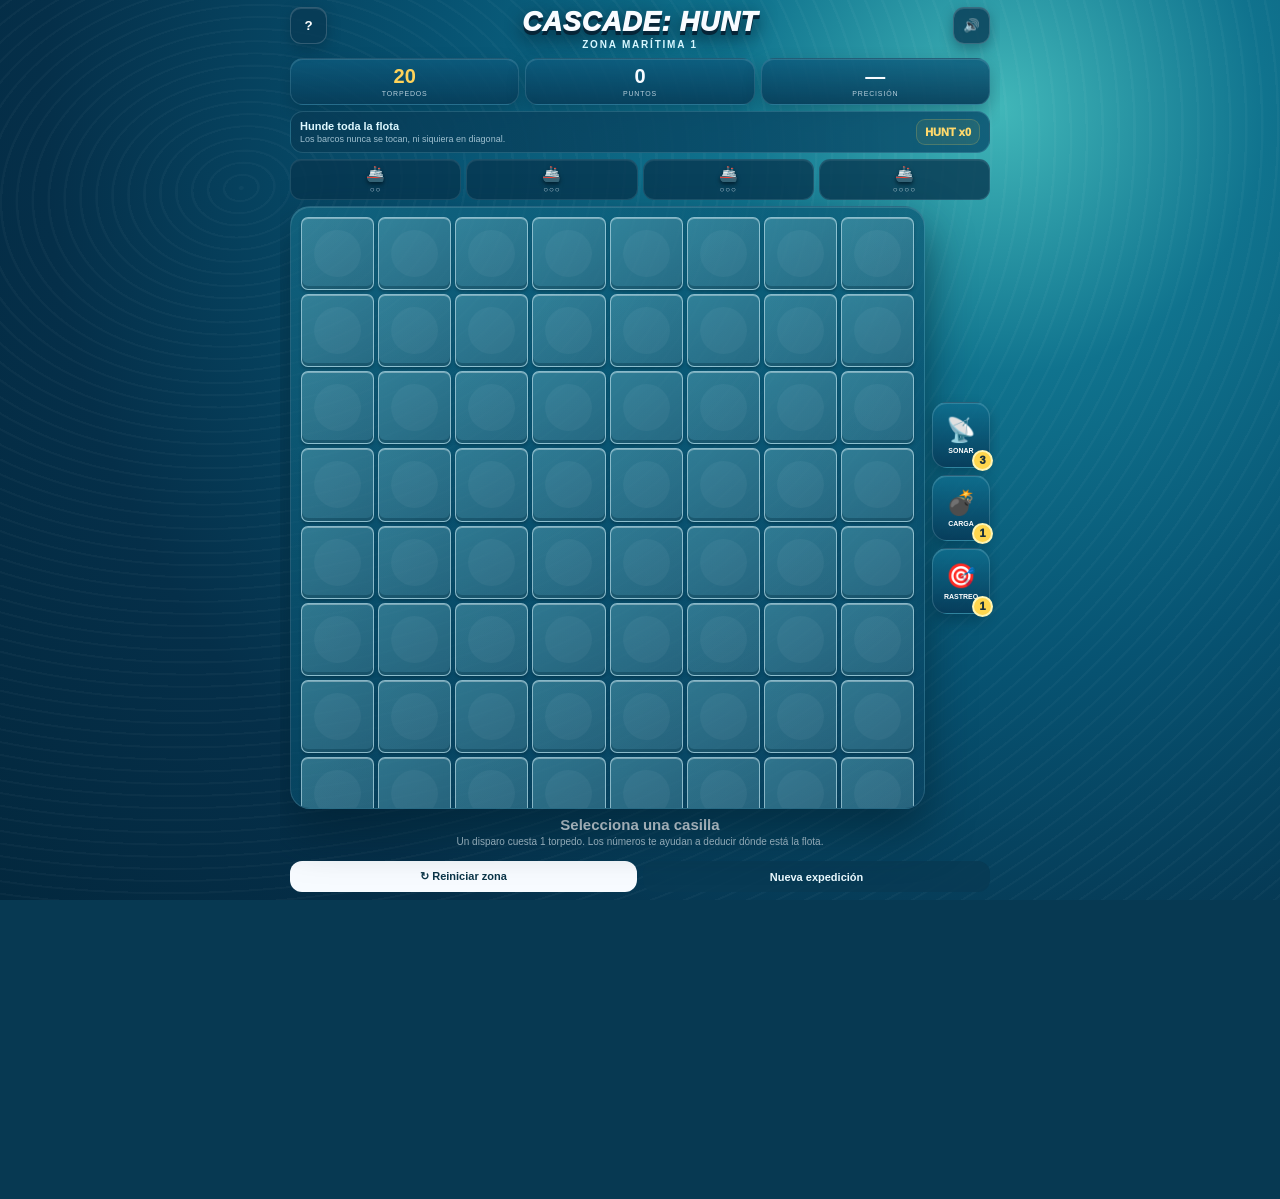
==== commit 60273ed5: "Rehacer demo como CASCADE HUNT v8" ====
--- a/index.html
+++ b/index.html
@@ -3,75 +3,69 @@
 <head>
 <meta charset="utf-8">
 <meta name="viewport" content="width=device-width,initial-scale=1,maximum-scale=1,user-scalable=no,viewport-fit=cover">
-<meta name="theme-color" content="#071018">
-<title>CASCADE SONAR v7</title>
+<meta name="theme-color" content="#063854">
+<title>CASCADE HUNT v8</title>
 <style>
-:root{--text:#f7f9fc;--muted:#91a0b1;--gold:#ffd44f;--green:#55e48a;--red:#ff6278;--cyan:#56d9ff;--panel:#111d27}
+:root{--ink:#f8fbff;--muted:#a9c1d1;--cyan:#65e4ff;--gold:#ffd35a;--green:#63e99a;--red:#ff6679;--deep:#042c43;--panel:#0b4564d9}
 *{box-sizing:border-box;-webkit-tap-highlight-color:transparent;-webkit-touch-callout:none;user-select:none;-webkit-user-select:none}
-html,body{margin:0;width:100%;height:100%;overflow:hidden;overscroll-behavior:none;touch-action:none;background:#071018}
-body{position:fixed;inset:0;color:var(--text);font-family:-apple-system,BlinkMacSystemFont,"Segoe UI",Roboto,Arial,sans-serif;background:radial-gradient(circle at 50% -10%,#1b425d 0,#101923 38%,#070c12 76%)}
-button{font-family:inherit;touch-action:manipulation}.app{position:absolute;inset:0;width:min(100%,610px);margin:auto;padding:calc(env(safe-area-inset-top) + 6px) 10px calc(env(safe-area-inset-bottom) + 8px);display:flex;flex-direction:column;overflow:hidden}.header{text-align:center;position:relative;flex:0 0 auto}.logo{font-size:28px;font-weight:1000;letter-spacing:.16em}.tag{font-size:9px;color:#92a5b7;letter-spacing:.15em}.icon{position:absolute;top:0;width:36px;height:36px;border-radius:50%;border:1px solid #ffffff16;background:#ffffff0d;color:white}.help{left:0}.sound{right:0}
-.hud{display:grid;grid-template-columns:1.15fr .8fr .8fr .8fr;gap:5px;margin:8px 0 6px;flex:0 0 auto}.box{background:linear-gradient(180deg,#21303d,#16212b);border:1px solid #ffffff0d;border-radius:12px;padding:7px 3px;text-align:center}.box b{font-size:17px;display:block;line-height:1}.box span{font-size:7px;color:var(--muted);display:block;margin-top:3px;letter-spacing:.08em}.moves b{color:var(--gold)}.ammo b{color:var(--cyan)}
-.phase{display:flex;align-items:center;justify-content:space-between;background:#121d27;border:1px solid #ffffff0d;border-radius:12px;padding:7px 9px;margin-bottom:6px;flex:0 0 auto}.phaseLeft strong{display:block;font-size:12px}.phaseLeft small{display:block;font-size:9px;color:#91a0b1;margin-top:2px}.phaseBadge{padding:6px 9px;border-radius:9px;font-size:10px;font-weight:1000;background:#21313f;color:#dcecf6}.phaseBadge.fire{background:linear-gradient(90deg,#12617a,#1d8a93);color:#eaffff;box-shadow:0 0 16px #4bdcff35}
-.fleetWrap{background:linear-gradient(90deg,#102431,#132331);border:1px solid #56d9ff2e;border-radius:12px;padding:7px 9px;margin-bottom:6px;flex:0 0 auto}.fleetTop{display:flex;justify-content:space-between;align-items:center}.fleetTop strong{font-size:11px;color:#bfefff}.fleetTop span{font-size:9px;color:#91a0b1}.fleet{display:flex;gap:5px;margin-top:6px}.ship{flex:1;background:#ffffff09;border-radius:9px;padding:5px 3px;text-align:center;font-size:9px;color:#bac8d4}.ship.sunk{background:#55e48a16;color:#71efa1}.arsenal{display:flex;align-items:center;gap:7px;margin-top:6px;font-size:9px;color:#9fb0bf}.arsBar{height:6px;flex:1;background:#ffffff0d;border-radius:99px;overflow:hidden}.arsBar i{display:block;height:100%;width:0;background:linear-gradient(90deg,#55d8ff,#55e48a,#ffd44f);border-radius:99px;transition:width .3s}
-.columnPreview{display:grid;grid-template-columns:repeat(7,1fr);gap:5px;padding:0 8px;margin-bottom:4px;flex:0 0 auto}.previewCell{aspect-ratio:1.7;border-radius:8px;display:flex;align-items:center;justify-content:center;background:#ffffff08;border:1px solid #ffffff0b}.previewGem{width:17px;height:17px;border-radius:6px;box-shadow:inset 0 2px 0 #ffffff45,inset 0 -3px 0 #0002}.previewArrow{font-size:8px;color:#7f91a3;margin-right:2px}
-.boardShell{position:relative;background:linear-gradient(180deg,#12222d,#0c151d);border:1px solid #ffffff12;padding:8px;border-radius:20px;overflow:hidden;box-shadow:0 18px 45px #0009;flex:1 1 auto;min-height:0;display:flex;align-items:center;justify-content:center;touch-action:none}.board{width:100%;display:grid;grid-template-columns:repeat(7,1fr);gap:5px;position:relative;z-index:2;touch-action:none}.cell{aspect-ratio:1;border-radius:13px;position:relative;cursor:pointer;touch-action:none;transition:transform .11s,filter .11s,opacity .18s;box-shadow:inset 0 2px 0 #ffffff38,inset 0 -4px 0 #0002,0 4px 9px #0003}.cell:before{content:"";position:absolute;left:17%;top:12%;width:38%;height:19%;border-radius:50%;background:#fff4;transform:rotate(-18deg)}.cell.selected{outline:3px solid white;transform:scale(.9);z-index:6}.c0{background:linear-gradient(145deg,#ff6678,#d92d49)}.c1{background:linear-gradient(145deg,#5ab8ff,#2a6de1)}.c2{background:linear-gradient(145deg,#ffe466,#e6a51c)}.c3{background:linear-gradient(145deg,#70e890,#25aa59)}.c4{background:linear-gradient(145deg,#c18dff,#7543d6)}.c5{background:linear-gradient(145deg,#ffae5c,#e66824)}.pop{animation:pop .22s ease forwards}@keyframes pop{55%{transform:scale(1.3);filter:brightness(1.9)}100%{transform:scale(.02);opacity:0}}.drop{animation:drop .25s cubic-bezier(.18,.8,.24,1)}@keyframes drop{from{transform:translateY(-26px);opacity:.35}to{transform:translateY(0);opacity:1}}.float{position:absolute;left:50%;top:47%;z-index:20;font-size:42px;font-weight:1000;text-shadow:0 6px 18px #000;pointer-events:none;opacity:0;transform:translate(-50%,-50%) scale(.7)}.float.show{animation:float .65s ease}@keyframes float{25%{opacity:1;transform:translate(-50%,-50%) scale(1.12)}75%{opacity:1}100%{opacity:0;transform:translate(-50%,-85%) scale(.9)}}
-.seaCell{aspect-ratio:1;border-radius:12px;position:relative;cursor:pointer;touch-action:none;background:linear-gradient(145deg,#0c3851,#082235);border:1px solid #4acdf43a;box-shadow:inset 0 1px 0 #ffffff12,inset 0 -4px 0 #0002;display:flex;align-items:center;justify-content:center}.seaCell.unknown:after{content:"?";font-size:17px;font-weight:900;color:#5f91a8}.seaCell.revealed{background:linear-gradient(145deg,#102b3a,#091923)}.seaCell.hit{background:linear-gradient(145deg,#5a1e2d,#2d111b);border-color:#ff7187}.seaCell.hunt{animation:hunt 1s infinite}@keyframes hunt{50%{box-shadow:0 0 17px #ff718777,inset 0 0 12px #ff718733}}.seaNum{font-size:19px;font-weight:1000;color:#bfefff;text-shadow:0 2px 5px #001}.seaNum.zero{font-size:12px;opacity:.38}.hitIcon{font-size:22px}.depthTarget{outline:3px solid #ffd44f;box-shadow:0 0 18px #ffd44f55}.sunkShip{background:linear-gradient(145deg,#224a42,#12332d)!important;border-color:#55e48a!important}.shipPart{font-size:20px}
-.message{text-align:center;min-height:54px;padding:7px 5px 1px;flex:0 0 auto}.message b{display:block;font-size:15px}.message small{display:block;color:#92a0b0;margin-top:3px;line-height:1.25;font-size:11px}.good{color:var(--green)}.gold{color:var(--gold)}.danger{color:var(--red)}.buttons{display:grid;grid-template-columns:1fr 1fr;gap:6px;flex:0 0 auto}.buttons button{border:0;border-radius:12px;padding:10px 7px;font-size:12px;font-weight:900}.primary{background:#f7f9fc;color:#11141b}.secondary{background:#22313e;color:#f7f9fc;border:1px solid #ffffff0d}
-.overlay{position:fixed;inset:0;background:#05090dee;backdrop-filter:blur(9px);z-index:100;display:none;align-items:center;justify-content:center;padding:17px;touch-action:none}.overlay.show{display:flex}.modal{width:min(100%,470px);max-height:88dvh;overflow:auto;background:#14212b;border:1px solid #ffffff14;border-radius:22px;padding:19px;box-shadow:0 30px 80px #000c;touch-action:pan-y}.modal h2{margin:0 0 7px}.modal p{font-size:13px;color:#a8b4bf;line-height:1.4}.rules div{padding:8px 0;border-top:1px solid #ffffff0d;font-size:13px}.rules div:first-child{border-top:0}.rules small{display:block;color:#91a0af;margin-top:3px}.full{width:100%;border:0;border-radius:13px;padding:13px;font-size:14px;font-weight:900;background:#f7f9fc;color:#11141b;margin-top:10px}.big{font-size:39px;font-weight:1000;color:var(--gold);text-align:center}.near{background:#172631;border:1px solid #56d9ff35;border-radius:13px;padding:11px;color:#c6eefa;font-size:13px;line-height:1.4;margin-top:10px}
-@media(max-height:740px){.logo{font-size:24px}.hud{margin-top:5px}.box{padding:5px 3px}.fleetWrap{padding:5px 8px}.phase{padding:5px 8px}.message{min-height:43px;padding-top:4px}.message small{font-size:10px}.buttons button{padding:8px 6px}.cell,.seaCell{border-radius:10px}}
+html,body{margin:0;width:100%;height:100%;overflow:hidden;overscroll-behavior:none;touch-action:none;background:#073952}
+body{position:fixed;inset:0;color:var(--ink);font-family:-apple-system,BlinkMacSystemFont,"Segoe UI",Roboto,Arial,sans-serif;background:radial-gradient(circle at 78% 12%,#41b7b9 0,#10738e 21%,#075372 44%,#052f49 75%,#03283e 100%)}
+body:before{content:"";position:absolute;inset:-20%;opacity:.22;background:repeating-radial-gradient(ellipse at 30% 25%,#ffffff22 0 2px,transparent 3px 16px);transform:rotate(-8deg);animation:water 18s linear infinite;pointer-events:none}@keyframes water{to{transform:translate3d(80px,35px,0) rotate(-8deg)}}
+button{font-family:inherit;touch-action:manipulation}.app{position:absolute;inset:0;display:flex;flex-direction:column;width:min(100%,720px);margin:auto;padding:calc(env(safe-area-inset-top) + 7px) 10px calc(env(safe-area-inset-bottom) + 8px);overflow:hidden}
+.top{position:relative;text-align:center;flex:0 0 auto}.title{font-size:27px;font-weight:1000;font-style:italic;letter-spacing:.03em;text-shadow:0 4px 0 #062538,0 7px 18px #001d2b}.zone{font-size:10px;font-weight:900;letter-spacing:.18em;color:#d7f7ff;margin-top:1px}.icon{position:absolute;top:0;width:37px;height:37px;border:1px solid #ffffff2b;border-radius:11px;background:#083a54c9;color:#fff;font-weight:900;box-shadow:inset 0 1px 0 #ffffff20,0 5px 13px #00283b66}.help{left:0}.sound{right:0}
+.hud{display:grid;grid-template-columns:1fr 1fr 1fr;gap:6px;margin:8px 0 6px;flex:0 0 auto}.hudBox{background:linear-gradient(180deg,#0d5b7dcc,#073d59e8);border:1px solid #bdeeff25;border-radius:13px;padding:7px 5px;text-align:center;box-shadow:inset 0 1px 0 #ffffff1d,0 8px 18px #0023344d}.hudBox b{display:block;font-size:20px;line-height:1}.hudBox span{display:block;font-size:7px;color:#b7cedb;letter-spacing:.12em;margin-top:4px}.ammo b{color:var(--gold)}
+.mission{display:grid;grid-template-columns:1fr auto;gap:7px;align-items:center;background:linear-gradient(90deg,#073c57e8,#0b5270d9);border:1px solid #aeeeff28;border-radius:13px;padding:7px 9px;margin-bottom:6px;flex:0 0 auto}.mission strong{display:block;font-size:11px;color:#ddf8ff}.mission small{display:block;font-size:9px;color:#9fc0d0;margin-top:2px}.streak{font-size:11px;font-weight:1000;color:#ffd96c;background:#ffd34f12;border:1px solid #ffd34f33;border-radius:9px;padding:6px 8px}
+.fleet{display:flex;gap:5px;margin-bottom:6px;flex:0 0 auto}.shipCard{flex:1;min-width:0;background:#07364fc9;border:1px solid #c8f2ff1d;border-radius:11px;padding:5px 3px;text-align:center;box-shadow:inset 0 1px 0 #ffffff10}.shipCard .boat{display:block;font-size:15px;filter:drop-shadow(0 2px 2px #001d2c)}.shipCard .dots{display:block;font-size:8px;color:#c8dbe5;letter-spacing:1px;margin-top:2px;white-space:nowrap}.shipCard.sunk{background:#0c574b99;border-color:#78efb448}.shipCard.sunk .boat{opacity:.45}.shipCard.sunk .dots{color:#77f1b0}
+.gameArea{display:grid;grid-template-columns:1fr 58px;gap:7px;flex:1 1 auto;min-height:0}.boardWrap{position:relative;min-width:0;min-height:0;border-radius:20px;padding:10px;background:linear-gradient(145deg,#0b6682aa,#063d5cbb);border:1px solid #d9f8ff25;box-shadow:inset 0 1px 0 #ffffff20,0 22px 45px #001f2f99;display:flex;align-items:center;justify-content:center;overflow:hidden}.boardWrap:before{content:"";position:absolute;inset:0;background:linear-gradient(135deg,#ffffff08,transparent 42%,#76f1ff08);pointer-events:none}.grid{width:100%;max-height:100%;display:grid;gap:4px;position:relative;z-index:2;touch-action:none}.cell{position:relative;aspect-ratio:1;border-radius:7px;border:1px solid #d6f6ff8e;background:linear-gradient(145deg,#65b2c36b,#427d9280);box-shadow:inset 0 1px 0 #ffffff5c,inset 0 -3px 0 #05384d66,0 2px 3px #01283a66;display:flex;align-items:center;justify-content:center;cursor:pointer;touch-action:none;overflow:hidden;transition:transform .12s,background .18s,border-color .18s}.cell:active{transform:scale(.91)}.cell.unknown:after{content:"";position:absolute;inset:17%;border-radius:50%;background:#ffffff0b}.cell.water{background:linear-gradient(145deg,#0e5d79aa,#073e5baa);border-color:#8bdced43}.cell.auto{opacity:.72}.cell.hit{background:linear-gradient(145deg,#8a3141,#4a1723);border-color:#ff9eaa;box-shadow:inset 0 0 12px #ff8a9666,0 0 11px #ff617455}.cell.sunk{background:linear-gradient(145deg,#206958,#104c42);border-color:#79f0b4}.cell.hot{animation:hot 1.05s infinite}@keyframes hot{50%{box-shadow:0 0 15px #ffd35a99,inset 0 0 8px #ffd35a44;border-color:#ffe187}}.num{font-size:15px;font-weight:1000;color:#d9f8ff;text-shadow:0 2px 4px #00283a}.n0{font-size:9px;opacity:.35}.hitIcon{font-size:18px;filter:drop-shadow(0 2px 2px #300)}.wreck{font-size:16px;filter:drop-shadow(0 2px 3px #001)}
+.powers{display:flex;flex-direction:column;gap:7px;justify-content:center}.power{position:relative;border:1px solid #d6f8ff2c;border-radius:15px;background:linear-gradient(180deg,#0f6f8fd9,#073b59e8);color:white;padding:8px 2px;min-height:66px;box-shadow:inset 0 1px 0 #ffffff24,0 7px 14px #00283b66}.power .pIcon{display:block;font-size:24px}.power .pName{display:block;font-size:7px;font-weight:900;margin-top:3px}.power .count{position:absolute;right:-4px;bottom:-4px;width:21px;height:21px;border-radius:50%;display:flex;align-items:center;justify-content:center;background:#ffd64e;color:#19303b;font-size:11px;font-weight:1000;border:2px solid #fff5b4}.power.active{outline:3px solid #ffd65e;box-shadow:0 0 18px #ffd65e77,inset 0 1px 0 #ffffff33}.power:disabled{opacity:.4}
+.message{text-align:center;min-height:52px;padding:7px 5px 1px;flex:0 0 auto}.message b{display:block;font-size:15px}.message small{display:block;color:#b1c8d5;margin-top:3px;line-height:1.25;font-size:10px}.good{color:#79f0b4}.gold{color:#ffe078}.danger{color:#ff91a0}.bottom{display:grid;grid-template-columns:1fr 1fr;gap:6px;flex:0 0 auto}.bottom button{border:0;border-radius:12px;padding:9px 7px;font-size:11px;font-weight:900}.primary{background:#f7fbff;color:#0b3548}.secondary{background:#083a54d9;color:#eafaff;border:1px solid #ffffff1d}
+.flash{position:absolute;inset:0;z-index:20;pointer-events:none;opacity:0;background:radial-gradient(circle,#ffffffaa 0,#58e8ff33 20%,transparent 60%)}.flash.go{animation:flash .5s ease}@keyframes flash{20%{opacity:1}100%{opacity:0}}.float{position:absolute;left:50%;top:48%;z-index:25;pointer-events:none;font-size:35px;font-weight:1000;text-align:center;text-shadow:0 5px 13px #001;opacity:0;transform:translate(-50%,-50%) scale(.75)}.float.go{animation:float .85s ease}@keyframes float{20%{opacity:1;transform:translate(-50%,-50%) scale(1.08)}70%{opacity:1}100%{opacity:0;transform:translate(-50%,-85%) scale(.92)}}
+.overlay{position:fixed;inset:0;z-index:100;background:#031b2beF;backdrop-filter:blur(9px);display:none;align-items:center;justify-content:center;padding:17px;touch-action:none}.overlay.show{display:flex}.modal{width:min(100%,480px);max-height:88dvh;overflow:auto;touch-action:pan-y;background:linear-gradient(180deg,#0d506f,#07364f);border:1px solid #d8f8ff2d;border-radius:22px;padding:19px;box-shadow:0 30px 80px #001826}.modal h2{margin:0 0 7px}.modal p{font-size:13px;color:#bdd0da;line-height:1.45}.rules div{padding:8px 0;border-top:1px solid #ffffff12;font-size:13px}.rules div:first-child{border-top:0}.rules small{display:block;color:#9fb8c7;margin-top:3px}.full{width:100%;border:0;border-radius:13px;padding:13px;font-size:14px;font-weight:900;background:#f7fbff;color:#093148;margin-top:11px}.big{font-size:40px;font-weight:1000;color:#ffe078;text-align:center}.near{background:#092d42;border:1px solid #67e3ff33;border-radius:13px;padding:11px;color:#c9eff8;font-size:13px;line-height:1.4;margin-top:10px}
+@media(max-height:740px){.title{font-size:23px}.hud{margin-top:5px}.hudBox{padding:5px 3px}.mission{padding:5px 8px}.shipCard{padding:3px 2px}.shipCard .boat{font-size:13px}.boardWrap{padding:7px}.gameArea{grid-template-columns:1fr 52px}.power{min-height:57px;padding:5px 2px}.power .pIcon{font-size:20px}.message{min-height:43px;padding-top:4px}}
 </style>
 </head>
 <body>
 <div class="app">
-  <div class="header"><button id="help" class="icon help">?</button><div class="logo">CASCADE</div><div class="tag">MATCH · LOAD · HUNT</div><button id="sound" class="icon sound">🔊</button></div>
-  <div class="hud"><div class="box"><b id="score">0</b><span>PUNTOS</span></div><div class="box moves"><b id="moves">15</b><span>MOVES</span></div><div class="box ammo"><b id="ammo">0</b><span>TORPEDOS</span></div><div class="box"><b id="sunk">0</b><span>HUNDIDOS</span></div></div>
-  <div class="phase"><div class="phaseLeft"><strong id="phaseTitle">1. CREA MUNICIÓN</strong><small id="phaseText">Haz líneas de 3+ intercambiando gemas.</small></div><div id="phaseBadge" class="phaseBadge">MATCH</div></div>
-  <div class="fleetWrap"><div class="fleetTop"><strong>📡 FLOTA</strong><span id="huntText">Sin contactos</span></div><div id="fleet" class="fleet"></div><div class="arsenal"><span id="arsText">ARSENAL 1</span><div class="arsBar"><i id="arsBar"></i></div><span id="arsBonus">Torpedo</span></div></div>
-  <div id="columnPreview" class="columnPreview"></div>
-  <div id="shell" class="boardShell"><div id="board" class="board"></div><div id="float" class="float">TORPEDO!</div></div>
-  <div id="msg" class="message"><b>Haz un match para cargar un torpedo</b><small>3 = 1 torpedo · 4 = 2 torpedos · 5+ = carga de profundidad.</small></div>
-  <div class="buttons"><button id="restart" class="primary">↻ Reiniciar</button><button id="new" class="secondary">Nueva partida</button></div>
+  <div class="top"><button id="help" class="icon help">?</button><div class="title">CASCADE: HUNT</div><div id="zone" class="zone">ZONA MARÍTIMA 1</div><button id="sound" class="icon sound">🔊</button></div>
+  <div class="hud"><div class="hudBox ammo"><b id="ammo">20</b><span>TORPEDOS</span></div><div class="hudBox"><b id="score">0</b><span>PUNTOS</span></div><div class="hudBox"><b id="accuracy">—</b><span>PRECISIÓN</span></div></div>
+  <div class="mission"><div><strong id="missionTitle">Hunde toda la flota</strong><small id="missionText">Los barcos nunca se tocan, ni siquiera en diagonal.</small></div><div id="streak" class="streak">HUNT x0</div></div>
+  <div id="fleet" class="fleet"></div>
+  <div class="gameArea"><div id="boardWrap" class="boardWrap"><div id="grid" class="grid"></div><div id="flash" class="flash"></div><div id="float" class="float">IMPACTO</div></div><div class="powers"><button id="sonarBtn" class="power"><span class="pIcon">📡</span><span class="pName">SONAR</span><span id="sonarCount" class="count">2</span></button><button id="depthBtn" class="power"><span class="pIcon">💣</span><span class="pName">CARGA</span><span id="depthCount" class="count">1</span></button><button id="hintBtn" class="power"><span class="pIcon">🎯</span><span class="pName">RASTREO</span><span id="hintCount" class="count">1</span></button></div></div>
+  <div id="msg" class="message"><b>Selecciona una casilla</b><small>Un disparo cuesta 1 torpedo. Los números indican cuántas secciones de barco hay alrededor.</small></div>
+  <div class="bottom"><button id="restart" class="primary">↻ Reiniciar zona</button><button id="new" class="secondary">Nueva expedición</button></div>
 </div>
-<div id="rules" class="overlay"><div class="modal"><h2>CASCADE SONAR v7</h2><div class="rules"><div>1️⃣ MATCH<small>Arrastra una gema arriba, abajo, izquierda o derecha. 3 iguales cargan 1 torpedo; 4 cargan 2; 5+ cargan una bomba de profundidad.</small></div><div>2️⃣ SONAR<small>Cuando tienes munición, el tablero cambia automáticamente al mar. Toca donde quieras disparar.</small></div><div>📡 Lee las pistas<small>0 = ningún barco alrededor. 1–8 = número de secciones de barco en las ocho casillas vecinas. 🎯 = impacto.</small></div><div>🚢 Húndelos<small>Barco x2: +3 moves · x3: +4 · x4: +6. La munición no consume movimientos; se gana haciendo matches.</small></div><div>⚓ Arsenal<small>Hundir barcos mejora automáticamente tu armamento durante la partida.</small></div></div><button id="closeRules" class="full">JUGAR</button></div></div>
-<div id="over" class="overlay"><div class="modal"><h2 style="text-align:center">Fin de la expedición</h2><div id="finalScore" class="big">0</div><p id="finalText" style="text-align:center"></p><div id="near" class="near"></div><button id="again" class="full">OTRA PARTIDA</button></div></div>
+<div id="rules" class="overlay"><div class="modal"><h2>Cómo jugar</h2><div class="rules"><div>🚀 Dispara sobre una casilla<small>Cada disparo normal gasta 1 torpedo.</small></div><div>📡 Usa las pistas<small>0 = ningún barco alrededor. 1–8 = cuántas secciones de barco hay en las 8 casillas vecinas.</small></div><div>🎯 Cuando impactas<small>Las diagonales se revelan automáticamente porque ningún otro barco puede tocarlo. Al conocer su orientación se despejan más laterales.</small></div><div>🚢 Cuando lo hundes<small>Todo el perímetro se descubre como agua automáticamente y recuperas torpedos.</small></div><div>⚡ Poderes<small>SONAR revela pistas 3×3 sin gastar torpedos. CARGA ataca una zona 3×3. RASTREO marca una zona prometedora.</small></div><div>🌊 Expedición<small>Limpia una zona para avanzar a la siguiente conservando parte de tus torpedos.</small></div></div><button id="closeRules" class="full">EMPEZAR</button></div></div>
+<div id="zoneWin" class="overlay"><div class="modal"><h2 style="text-align:center">🌊 Zona despejada</h2><div id="zoneScore" class="big">0</div><p id="zoneText" style="text-align:center"></p><div class="near">La expedición continúa. Conservas tus torpedos y recibes una bonificación por limpiar la zona.</div><button id="nextZone" class="full">SIGUIENTE ZONA</button></div></div>
+<div id="over" class="overlay"><div class="modal"><h2 style="text-align:center">Sin torpedos</h2><div id="finalScore" class="big">0</div><p id="finalText" style="text-align:center"></p><div id="near" class="near"></div><button id="again" class="full">NUEVA EXPEDICIÓN</button></div></div>
 <script>
-const R=8,C=7,K=6,$=id=>document.getElementById(id),boardEl=$('board'),shell=$('shell');
-let board=[],rr=null,seed=0,nextByCol=[],score=0,moves=15,turns=0,busy=false,soundOn=true,selected=null,dragStart=null,ships=[],scan=[],ammo=0,depth=0,mode='match',sunkTotal=0,fleetClears=0,arsLevel=1,arsProgress=0,high=+localStorage.getItem('cascadeSonarV7High')||0;
+const $=id=>document.getElementById(id);let N=8,zone=1,seed=0,rr=null,ships=[],state=[],ammo=20,score=0,shots=0,hits=0,streak=0,bestStreak=0,soundOn=true,busy=false,power=null,powers={sonar:2,depth:1,hint:1},totalSunk=0,high=+localStorage.getItem('cascadeHuntHigh')||0;
 function rng(s){s=s>>>0;return()=>{s=(s+0x6D2B79F5)|0;let t=s;t=Math.imul(t^t>>>15,t|1);t^=t+Math.imul(t^t>>>7,t|61);return((t^t>>>14)>>>0)/4294967296}}
-function tile(c){return{c}}function key(r,c){return r+','+c}function inside(r,c){return r>=0&&r<R&&c>=0&&c<C}function near8(r,c){const a=[];for(let x=r-1;x<=r+1;x++)for(let y=c-1;y<=c+1;y++)if(inside(x,y)&&!(x===r&&y===c))a.push([x,y]);return a}
-function findGroups(b){const groups=[];for(let r=0;r<R;r++){let st=0;for(let c=1;c<=C;c++){if(c<C&&b[r][c].c===b[r][st].c)continue;if(c-st>=3){const cells=[];for(let k=st;k<c;k++)cells.push([r,k]);groups.push({cells,dir:'h'})}st=c}}for(let c=0;c<C;c++){let st=0;for(let r=1;r<=R;r++){if(r<R&&b[r][c].c===b[st][c].c)continue;if(r-st>=3){const cells=[];for(let k=st;k<r;k++)cells.push([k,c]);groups.push({cells,dir:'v'})}st=r}}return groups}
-function unionGroups(gs){const s=new Set();gs.forEach(g=>g.cells.forEach(([r,c])=>s.add(key(r,c))));return[...s].map(x=>x.split(',').map(Number))}
-function makeBoard(){let b;do{b=Array.from({length:R},()=>Array.from({length:C},()=>tile(Math.floor(rr()*K))))}while(findGroups(b).length);return b}
-function resetPreviews(){nextByCol=Array.from({length:C},()=>Math.floor(rr()*K));renderPreviews()}function renderPreviews(){$('columnPreview').style.display=mode==='match'?'grid':'none';$('columnPreview').innerHTML='';for(let c=0;c<C;c++){const p=document.createElement('div');p.className='previewCell';p.innerHTML='<span class="previewArrow">↓</span><i class="previewGem c'+nextByCol[c]+'"></i>';$('columnPreview').appendChild(p)}}function takeNext(c){const v=nextByCol[c];nextByCol[c]=Math.floor(rr()*K);return v}
-function placeFleet(){ships=[];scan=Array.from({length:R},()=>Array(C).fill(null));const lengths=[2,3,4];for(let id=0;id<lengths.length;id++){const len=lengths[id];let placed=false;for(let tries=0;tries<800&&!placed;tries++){const horiz=rr()<.5,r=horiz?Math.floor(rr()*R):Math.floor(rr()*(R-len+1)),c=horiz?Math.floor(rr()*(C-len+1)):Math.floor(rr()*C),cells=[];for(let i=0;i<len;i++)cells.push([r+(horiz?0:i),c+(horiz?i:0)]);if(ships.some(s=>s.cells.some(a=>cells.some(b=>a[0]===b[0]&&a[1]===b[1]))))continue;ships.push({id,len,cells,hits:new Set(),sunk:false});placed=true}}renderFleet()}
-function shipAt(r,c){return ships.find(s=>s.cells.some(([x,y])=>x===r&&y===c))}function clueAt(r,c){let n=0;near8(r,c).forEach(([x,y])=>{if(shipAt(x,y))n++});return n}
-function knownHitNeighbors(r,c){return near8(r,c).some(([x,y])=>scan[x][y]==='hit')}
-function renderFleet(){$('fleet').innerHTML='';ships.forEach(s=>{const d=document.createElement('div');d.className='ship'+(s.sunk?' sunk':'');d.textContent=(s.sunk?'✓ ':'🚢 ')+'x'+s.len+' '+s.hits.size+'/'+s.len;$('fleet').appendChild(d)});const active=ships.some(s=>!s.sunk&&s.hits.size>0);$('huntText').textContent=active?'🎯 HUNT MODE':'Sin contactos'}
-function arsenalBonus(){if(arsLevel===1)return'Torpedo';if(arsLevel===2)return'+1 torpedo en match 4';if(arsLevel===3)return'Profundidad 3x3';if(arsLevel===4)return'+1 torpedo por cascade';return'SONAR: ceros expanden'}
-function update(){const need=100;$('score').textContent=Math.round(score).toLocaleString('es-ES');$('moves').textContent=moves;$('ammo').textContent=ammo+(depth?' +💣':'');$('sunk').textContent=sunkTotal;$('arsText').textContent='ARSENAL '+arsLevel;$('arsBar').style.width=Math.min(100,arsProgress/need*100)+'%';$('arsBonus').textContent=arsenalBonus();renderFleet();renderPreviews();if(mode==='match'){$('phaseTitle').textContent='1. CREA MUNICIÓN';$('phaseText').textContent='Haz líneas de 3+ intercambiando gemas.';$('phaseBadge').textContent='MATCH';$('phaseBadge').className='phaseBadge'}else{$('phaseTitle').textContent='2. ELIGE OBJETIVO';$('phaseText').textContent=depth?'Toca una casilla: explotarás un área 3×3.':'Toca una casilla del mar para disparar.';$('phaseBadge').textContent='SONAR';$('phaseBadge').className='phaseBadge fire'}}
-function draw(drop=false){boardEl.innerHTML='';if(mode==='sonar'){drawSea();return}for(let r=0;r<R;r++)for(let c=0;c<C;c++){const t=board[r][c],d=document.createElement('div');d.className='cell c'+t.c+(selected&&selected[0]===r&&selected[1]===c?' selected':'')+(drop?' drop':'');d.dataset.r=r;d.dataset.c=c;d.addEventListener('pointerdown',onDown);d.addEventListener('pointermove',onMove);d.addEventListener('pointerup',onUp);d.addEventListener('pointercancel',onCancel);boardEl.appendChild(d)}}
-function drawSea(){for(let r=0;r<R;r++)for(let c=0;c<C;c++){const d=document.createElement('div'),v=scan[r][c],ship=shipAt(r,c);d.className='seaCell '+(v===null?'unknown':'revealed')+(v==='hit'?' hit':'')+(v===null&&knownHitNeighbors(r,c)?' hunt':'')+(ship&&ship.sunk?' sunkShip':'');if(ship&&ship.sunk){const s=document.createElement('span');s.className='shipPart';s.textContent='🚢';d.appendChild(s)}else if(v==='hit'){const n=document.createElement('span');n.className='hitIcon';n.textContent='🎯';d.appendChild(n)}else if(v!==null){const n=document.createElement('span');n.className='seaNum'+(v===0?' zero':'');n.textContent=v;d.appendChild(n)}d.dataset.r=r;d.dataset.c=c;d.addEventListener('pointerdown',e=>{e.preventDefault();fireAt(r,c)});boardEl.appendChild(d)}}
-function onDown(e){if(busy||mode!=='match')return;e.preventDefault();const d=e.currentTarget;try{d.setPointerCapture(e.pointerId)}catch(_e){}dragStart={r:+d.dataset.r,c:+d.dataset.c,x:e.clientX,y:e.clientY};selected=[dragStart.r,dragStart.c];draw()}
-function onMove(e){if(!dragStart||busy||mode!=='match')return;e.preventDefault();const dx=e.clientX-dragStart.x,dy=e.clientY-dragStart.y;if(Math.max(Math.abs(dx),Math.abs(dy))<18)return;let nr=dragStart.r,nc=dragStart.c;if(Math.abs(dx)>Math.abs(dy))nc+=dx>0?1:-1;else nr+=dy>0?1:-1;const s=dragStart;dragStart=null;selected=null;if(inside(nr,nc))swapMove(s.r,s.c,nr,nc);else draw()}
-function onUp(e){if(!dragStart||busy)return;e.preventDefault();const r=dragStart.r,c=dragStart.c;dragStart=null;if(selected&&selected[0]===r&&selected[1]===c){selected=null;draw()}}
-function onCancel(){dragStart=null;selected=null;draw()}
-function gravity(dead){const ds=new Set(dead.map(([r,c])=>key(r,c))),nb=Array.from({length:R},()=>Array(C));for(let c=0;c<C;c++){const vals=[];for(let r=R-1;r>=0;r--)if(!ds.has(key(r,c)))vals.push(board[r][c]);while(vals.length<R)vals.push(tile(takeNext(c)));for(let r=R-1,i=0;r>=0;r--,i++)nb[r][c]=vals[i]}board=nb;renderPreviews()}
-function wait(ms){return new Promise(r=>setTimeout(r,ms))}let audio=null;function tone(f,d=.07,v=.03){if(!soundOn)return;try{audio=audio||new(window.AudioContext||window.webkitAudioContext)();const o=audio.createOscillator(),g=audio.createGain();o.frequency.value=f;g.gain.value=v;o.connect(g);g.connect(audio.destination);o.start();g.gain.exponentialRampToValueAtTime(.001,audio.currentTime+d);o.stop(audio.currentTime+d)}catch(e){}}function showFloat(txt){const e=$('float');e.textContent=txt;e.classList.remove('show');void e.offsetWidth;e.classList.add('show')}
-function ammoFromGroups(groups,wave){let a=0,d=0,max=0;for(const g of groups){max=Math.max(max,g.cells.length);if(g.cells.length>=5)d++;else if(g.cells.length===4)a+=2+(arsLevel>=2?1:0);else if(g.cells.length>=3)a+=1}if(wave>1)a+=1+(arsLevel>=4?1:0);return{a,d,max}}
-async function clearWave(groups,wave){const cells=unionGroups(groups),gain=ammoFromGroups(groups,wave);ammo+=gain.a;depth+=gain.d;score+=cells.length*15*wave;arsProgress+=cells.length*.8;showFloat(gain.d?'💣 PROFUNDIDAD':('+'+gain.a+' TORPEDO'+(gain.a===1?'':'S')));tone(330+wave*65,.08,.035);[...boardEl.children].forEach((n,i)=>{const r=Math.floor(i/C),c=i%C;if(cells.some(x=>x[0]===r&&x[1]===c))n.classList.add('pop')});update();await wait(210);gravity(cells);draw(true);await wait(240);return findGroups(board)}
-async function resolveMatches(){let groups=findGroups(board),wave=1;if(!groups.length)return 0;while(groups.length&&wave<20){groups=await clearWave(groups,wave);wave++}return wave-1}
-async function swapMove(r1,c1,r2,c2){if(busy||moves<=0||mode!=='match')return;busy=true;moves--;turns++;[board[r1][c1],board[r2][c2]]=[board[r2][c2],board[r1][c1]];draw();await wait(90);const chain=await resolveMatches();if(chain===0){$('msg').innerHTML='<b>Movimiento de preparación</b><small>No has cargado munición. Puedes recolocar fichas para crear un match mejor después.</small>';busy=false;update();draw();if(moves<=0)setTimeout(endGame,300);return}if(chain>=3){ammo++;showFloat('+1 CASCADE')}checkArsenal();busy=false;if(ammo>0||depth>0){mode='sonar';$('msg').innerHTML='<b class="gold">🎯 Munición lista</b><small>Ahora toca una casilla del mar. Las pistas te ayudan a decidir dónde disparar.</small>'}update();draw()}
-function revealWater(r,c){if(scan[r][c]!==null)return;const n=clueAt(r,c);scan[r][c]=n;if(arsLevel>=5&&n===0)near8(r,c).forEach(([x,y])=>{if(scan[x][y]===null&&!shipAt(x,y))scan[x][y]=clueAt(x,y)})}
-function hitCell(r,c){const s=shipAt(r,c);if(!s){revealWater(r,c);return false}s.hits.add(key(r,c));scan[r][c]='hit';return true}
-function checkSunk(){const sunkNow=[];for(const s of ships){if(!s.sunk&&s.hits.size===s.len){s.sunk=true;sunkNow.push(s)}}for(const s of sunkNow){const reward=s.len===2?3:s.len===3?4:6;moves+=reward;score+=s.len*900;sunkTotal++;arsProgress+=35+s.len*7;showFloat('🚢 HUNDIDO +'+reward);tone(920,.18,.055)}if(sunkNow.length)checkArsenal();renderFleet();return sunkNow}
-function fireAt(r,c){if(busy||mode!=='sonar')return;if(scan[r][c]!==null&&!depth){$('msg').innerHTML='<b>Esa coordenada ya está explorada</b><small>Elige una casilla con ?.</small>';return}busy=true;if(depth>0){depth--;const cells=[];for(let x=r-1;x<=r+1;x++)for(let y=c-1;y<=c+1;y++)if(inside(x,y))cells.push([x,y]);let hits=0;for(const [x,y] of cells)if(scan[x][y]===null){if(hitCell(x,y))hits++}score+=150+hits*300;showFloat(hits?'💣 '+hits+' HIT':'💣 SONAR')}else{ammo--;const hit=hitCell(r,c);score+=hit?350:80;showFloat(hit?'🎯 HIT!':'📡 '+scan[r][c]);tone(hit?720:410,.1,.04)}checkSunk();checkFleetClear();busy=false;if(ammo<=0&&depth<=0){mode='match';$('msg').innerHTML='<b>Vuelve al Match</b><small>Necesitas crear más munición para seguir cazando la flota.</small>'}else{$('msg').innerHTML='<b class="good">Elige el siguiente objetivo</b><small>Te quedan '+ammo+' torpedos'+(depth?(' y '+depth+' bombas de profundidad'):'')+'.</small>'}update();draw();if(moves<=0&&mode==='match')setTimeout(endGame,350)}
-function checkFleetClear(){if(!ships.every(s=>s.sunk))return;fleetClears++;score+=6000;moves+=5;showFloat('FLOTA DESTRUIDA!');tone(1020,.22,.06);setTimeout(()=>{placeFleet();$('msg').innerHTML='<b class="gold">🏆 Nueva flota localizada</b><small>+5 movimientos. Sigue generando munición.</small>';update();draw()},650)}
-function checkArsenal(){while(arsProgress>=100&&arsLevel<5){arsProgress-=100;arsLevel++;showFloat('ARSENAL '+arsLevel);tone(820,.12,.045)}update()}
-function endGame(){busy=true;if(score>high){high=score;localStorage.setItem('cascadeSonarV7High',high)}$('finalScore').textContent=Math.round(score).toLocaleString('es-ES');$('finalText').textContent=turns+' movimientos Match · '+sunkTotal+' barcos hundidos · Arsenal '+arsLevel;let nearest=null,min=99;for(const s of ships.filter(s=>!s.sunk)){const left=s.len-s.hits.size;if(left<min){min=left;nearest=s}}$('near').textContent=nearest?'Te faltaban '+min+' impactos para hundir el barco x'+nearest.len+'. Un match más podía darte la munición que necesitabas.':'Récord: '+high.toLocaleString('es-ES')+' puntos.';$('over').classList.add('show')}
-function start(s=null){seed=s===null?((Date.now()^Math.floor(Math.random()*0xffffffff))>>>0):s;rr=rng(seed^0x9e3779b9);mode='match';resetPreviews();board=makeBoard();score=0;moves=15;turns=0;busy=false;selected=null;dragStart=null;ammo=0;depth=0;sunkTotal=0;fleetClears=0;arsLevel=1;arsProgress=0;placeFleet();$('over').classList.remove('show');update();draw();$('msg').innerHTML='<b>Haz un match para cargar un torpedo</b><small>3 = 1 torpedo · 4 = 2 torpedos · 5+ = carga de profundidad.</small>'}
+function inside(r,c){return r>=0&&r<N&&c>=0&&c<N}function key(r,c){return r+','+c}function around(r,c){const a=[];for(let x=r-1;x<=r+1;x++)for(let y=c-1;y<=c+1;y++)if(inside(x,y)&&!(x===r&&y===c))a.push([x,y]);return a}function shipAt(r,c){return ships.find(s=>s.cells.some(([x,y])=>x===r&&y===c))}function occupiedOrTouching(cells){return ships.some(s=>s.cells.some(([r,c])=>cells.some(([x,y])=>Math.abs(r-x)<=1&&Math.abs(c-y)<=1)))}
+function fleetLengths(){if(zone===1)return[2,3,3,4];if(zone===2)return[2,3,3,4,4];return[2,3,3,4,5]}
+function buildFleet(){ships=[];const lens=fleetLengths();for(let id=0;id<lens.length;id++){const len=lens[id];let ok=false;for(let tries=0;tries<2000&&!ok;tries++){const h=rr()<.5,r=h?Math.floor(rr()*N):Math.floor(rr()*(N-len+1)),c=h?Math.floor(rr()*(N-len+1)):Math.floor(rr()*N),cells=[];for(let i=0;i<len;i++)cells.push([r+(h?0:i),c+(h?i:0)]);if(occupiedOrTouching(cells))continue;ships.push({id,len,cells,hits:new Set(),sunk:false});ok=true}if(!ok){id=-1;ships=[]}}state=Array.from({length:N},()=>Array(N).fill(null))}
+function clue(r,c){let n=0;around(r,c).forEach(([x,y])=>{if(shipAt(x,y))n++});return n}
+function revealWater(r,c,auto=true){if(!inside(r,c)||state[r][c]!==null||shipAt(r,c))return;state[r][c]={type:'water',n:clue(r,c),auto}}
+function logicalRevealForHit(ship,r,c){for(const [x,y] of [[r-1,c-1],[r-1,c+1],[r+1,c-1],[r+1,c+1]])revealWater(x,y,true);const hs=[...ship.hits].map(k=>k.split(',').map(Number));if(hs.length>=2){const sameRow=hs.every(p=>p[0]===hs[0][0]),sameCol=hs.every(p=>p[1]===hs[0][1]);if(sameRow)for(const [x,y] of hs){revealWater(x-1,y,true);revealWater(x+1,y,true)}if(sameCol)for(const [x,y] of hs){revealWater(x,y-1,true);revealWater(x,y+1,true)}}}
+function revealPerimeter(ship){for(const [r,c] of ship.cells)for(let x=r-1;x<=r+1;x++)for(let y=c-1;y<=c+1;y++)if(inside(x,y)&&!shipAt(x,y))revealWater(x,y,true)}
+function rewardFor(len){return len===2?2:len===3?3:len===4?4:6}
+function resolveSunk(){let any=false;for(const s of ships){if(!s.sunk&&s.hits.size===s.len){s.sunk=true;any=true;totalSunk++;const reward=rewardFor(s.len);ammo+=reward;score+=s.len*700+streak*120;revealPerimeter(s);float('🚢 HUNDIDO\n+'+reward+' TORPEDOS');tone(930,.2,.055)}}if(any)renderFleet();return any}
+function normalShot(r,c){if(ammo<=0||state[r][c]!==null||busy)return;busy=true;ammo--;shots++;const s=shipAt(r,c);if(s){hits++;streak++;bestStreak=Math.max(bestStreak,streak);s.hits.add(key(r,c));state[r][c]={type:'hit'};score+=350+streak*80;logicalRevealForHit(s,r,c);float('🎯 IMPACTO');tone(720,.11,.045);resolveSunk()}else{streak=0;state[r][c]={type:'water',n:clue(r,c),auto:false};score+=Math.max(10,state[r][c].n*25);float(state[r][c].n?'📡 '+state[r][c].n:'AGUA');tone(390,.08,.025)}afterAction()}
+function sonarAt(r,c){if(powers.sonar<=0)return;powers.sonar--;power=null;for(let x=r-1;x<=r+1;x++)for(let y=c-1;y<=c+1;y++)if(inside(x,y)&&state[x][y]===null&&!shipAt(x,y))revealWater(x,y,false);score+=120;float('📡 SONAR');tone(560,.13,.035);afterAction(false)}
+function depthAt(r,c){if(powers.depth<=0)return;powers.depth--;power=null;let localHits=0;for(let x=r-1;x<=r+1;x++)for(let y=c-1;y<=c+1;y++)if(inside(x,y)&&state[x][y]===null){const s=shipAt(x,y);if(s){s.hits.add(key(x,y));state[x][y]={type:'hit'};hits++;localHits++;logicalRevealForHit(s,x,y)}else revealWater(x,y,false)}shots++;ammo=Math.max(0,ammo-1);score+=200+localHits*300;if(localHits){streak+=localHits;bestStreak=Math.max(bestStreak,streak)}else streak=0;resolveSunk();float(localHits?'💣 '+localHits+' IMPACTO'+(localHits>1?'S':''):'💣 SIN CONTACTO');tone(localHits?760:430,.15,.045);afterAction()}
+function hint(){if(powers.hint<=0)return;powers.hint--;power=null;let candidates=[];for(let r=0;r<N;r++)for(let c=0;c<N;c++)if(state[r][c]===null){let w=shipAt(r,c)?5:0;around(r,c).forEach(([x,y])=>{const st=state[x][y];if(st&&st.type==='water')w+=st.n;else if(st&&st.type==='hit')w+=7});candidates.push({r,c,w:w+rr()})}candidates.sort((a,b)=>b.w-a.w);if(candidates[0]){const {r,c}=candidates[0];state[r][c]=state[r][c]||{type:'hint'}}float('🎯 ZONA MARCADA');render();update()}
+function cellAction(r,c){if(busy)return;if(power==='sonar')return sonarAt(r,c);if(power==='depth')return depthAt(r,c);const st=state[r][c];if(st&&st.type==='hint'){state[r][c]=null;return normalShot(r,c)}normalShot(r,c)}
+function afterAction(check=true){render();update();setTimeout(()=>{busy=false;if(check&&ships.every(s=>s.sunk))winZone();else if(ammo<=0)gameOver()},250)}
+function renderFleet(){$('fleet').innerHTML='';ships.forEach(s=>{const d=document.createElement('div');d.className='shipCard'+(s.sunk?' sunk':'');d.innerHTML='<span class="boat">'+(s.sunk?'⚓':'🚢')+'</span><span class="dots">'+Array.from({length:s.len},(_,i)=>i<s.hits.size?'●':'○').join('')+'</span>';$('fleet').appendChild(d)})}
+function render(){const g=$('grid');g.style.gridTemplateColumns='repeat('+N+',1fr)';g.innerHTML='';for(let r=0;r<N;r++)for(let c=0;c<N;c++){const d=document.createElement('div'),st=state[r][c],s=shipAt(r,c);d.className='cell ';if(st===null)d.className+='unknown';else if(st.type==='water')d.className+='water'+(st.auto?' auto':'');else if(st.type==='hit')d.className+=(s&&s.sunk?'sunk':'hit');else if(st.type==='hint')d.className+='unknown hot';if(st&&st.type==='water'){const n=document.createElement('span');n.className='num'+(st.n===0?' n0':'');n.textContent=st.n;n.style.visibility=st.n===0?'hidden':'visible';d.appendChild(n)}else if(st&&st.type==='hit'){const e=document.createElement('span');e.className=s&&s.sunk?'wreck':'hitIcon';e.textContent=s&&s.sunk?'🚢':'💥';d.appendChild(e)}d.addEventListener('pointerdown',e=>{e.preventDefault();cellAction(r,c)});g.appendChild(d)}}
+function update(){const acc=shots?Math.round(hits/shots*100)+'%':'—';$('zone').textContent='ZONA MARÍTIMA '+zone;$('ammo').textContent=ammo;$('score').textContent=Math.round(score).toLocaleString('es-ES');$('accuracy').textContent=acc;$('streak').textContent='HUNT x'+streak;$('sonarCount').textContent=powers.sonar;$('depthCount').textContent=powers.depth;$('hintCount').textContent=powers.hint;$('sonarBtn').disabled=powers.sonar<=0;$('depthBtn').disabled=powers.depth<=0;$('hintBtn').disabled=powers.hint<=0;$('sonarBtn').classList.toggle('active',power==='sonar');$('depthBtn').classList.toggle('active',power==='depth');$('missionTitle').textContent=power==='sonar'?'📡 Elige centro del escaneo':power==='depth'?'💣 Elige centro de la carga':'Hunde toda la flota';$('missionText').textContent=power?'El poder no se ejecutará hasta que toques una casilla.':'Los barcos nunca se tocan, ni siquiera en diagonal.';renderFleet()}
+function float(txt){const f=$('float');f.innerHTML=txt.replace('\n','<br>');f.classList.remove('go');$('flash').classList.remove('go');void f.offsetWidth;f.classList.add('go');$('flash').classList.add('go')}
+let audio=null;function tone(f,d=.08,v=.03){if(!soundOn)return;try{audio=audio||new(window.AudioContext||window.webkitAudioContext)();const o=audio.createOscillator(),gain=audio.createGain();o.frequency.value=f;gain.gain.value=v;o.connect(gain);gain.connect(audio.destination);o.start();gain.gain.exponentialRampToValueAtTime(.001,audio.currentTime+d);o.stop(audio.currentTime+d)}catch(e){}}
+function newZone(){N=zone===1?8:9;buildFleet();powers.sonar=Math.min(3,powers.sonar+1);powers.depth=Math.min(2,powers.depth+(zone%2===0?1:0));powers.hint=Math.min(2,powers.hint+(zone%3===0?1:0));streak=0;power=null;busy=false;render();update();$('msg').innerHTML='<b>Explora la zona</b><small>Empieza por separar áreas con los números y busca impactos con el menor gasto posible.</small>'}
+function winZone(){busy=true;const bonus=Math.max(1000,ammo*80);score+=bonus;ammo+=5;$('zoneScore').textContent='+'+bonus.toLocaleString('es-ES');$('zoneText').textContent='Zona '+zone+' completada · '+shots+' disparos totales · mejor HUNT x'+bestStreak+'.';$('zoneWin').classList.add('show')}
+function gameOver(){busy=true;if(score>high){high=score;localStorage.setItem('cascadeHuntHigh',high)}$('finalScore').textContent=Math.round(score).toLocaleString('es-ES');$('finalText').textContent='Llegaste a la Zona '+zone+' · '+totalSunk+' barcos hundidos · precisión '+(shots?Math.round(hits/shots*100):0)+'%.';let nearest=null,left=99;for(const s of ships.filter(s=>!s.sunk)){const l=s.len-s.hits.size;if(l<left){left=l;nearest=s}}$('near').textContent=nearest?'Te faltaban '+left+' impactos para hundir el barco de '+nearest.len+' casillas.':'Récord personal: '+high.toLocaleString('es-ES')+'.';$('over').classList.add('show')}
+function start(){seed=(Date.now()^Math.floor(Math.random()*0xffffffff))>>>0;rr=rng(seed);zone=1;N=8;ammo=20;score=0;shots=0;hits=0;streak=0;bestStreak=0;totalSunk=0;powers={sonar:2,depth:1,hint:1};$('zoneWin').classList.remove('show');$('over').classList.remove('show');newZone();$('msg').innerHTML='<b>Selecciona una casilla</b><small>Un disparo cuesta 1 torpedo. Los números te ayudan a deducir dónde está la flota.</small>'}
+$('sonarBtn').onclick=()=>{if(busy||powers.sonar<=0)return;power=power==='sonar'?null:'sonar';update()};$('depthBtn').onclick=()=>{if(busy||powers.depth<=0)return;power=power==='depth'?null:'depth';update()};$('hintBtn').onclick=()=>{if(busy||powers.hint<=0)return;hint();update();render()};$('restart').onclick=()=>{if(busy)return;rr=rng(seed+zone*999);ammo=Math.max(ammo,20);newZone()};$('new').onclick=start;$('again').onclick=start;$('nextZone').onclick=()=>{$('zoneWin').classList.remove('show');zone++;newZone()};$('help').onclick=()=>$('rules').classList.add('show');$('closeRules').onclick=()=>$('rules').classList.remove('show');$('sound').onclick=()=>{soundOn=!soundOn;$('sound').textContent=soundOn?'🔊':'🔇';if(soundOn)tone(520)};
 function preventScroll(e){if(!e.target.closest('.modal'))e.preventDefault()}document.addEventListener('touchmove',preventScroll,{passive:false});document.addEventListener('gesturestart',e=>e.preventDefault(),{passive:false});document.addEventListener('gesturechange',e=>e.preventDefault(),{passive:false});document.addEventListener('dblclick',e=>e.preventDefault(),{passive:false});window.addEventListener('scroll',()=>window.scrollTo(0,0));
-$('restart').onclick=()=>start(seed);$('new').onclick=()=>start();$('again').onclick=()=>start();$('sound').onclick=()=>{soundOn=!soundOn;$('sound').textContent=soundOn?'🔊':'🔇';if(soundOn)tone(520)};$('help').onclick=()=>$('rules').classList.add('show');$('closeRules').onclick=()=>$('rules').classList.remove('show');start();
+start();
 </script>
-</body>
-</html>+</body></html>
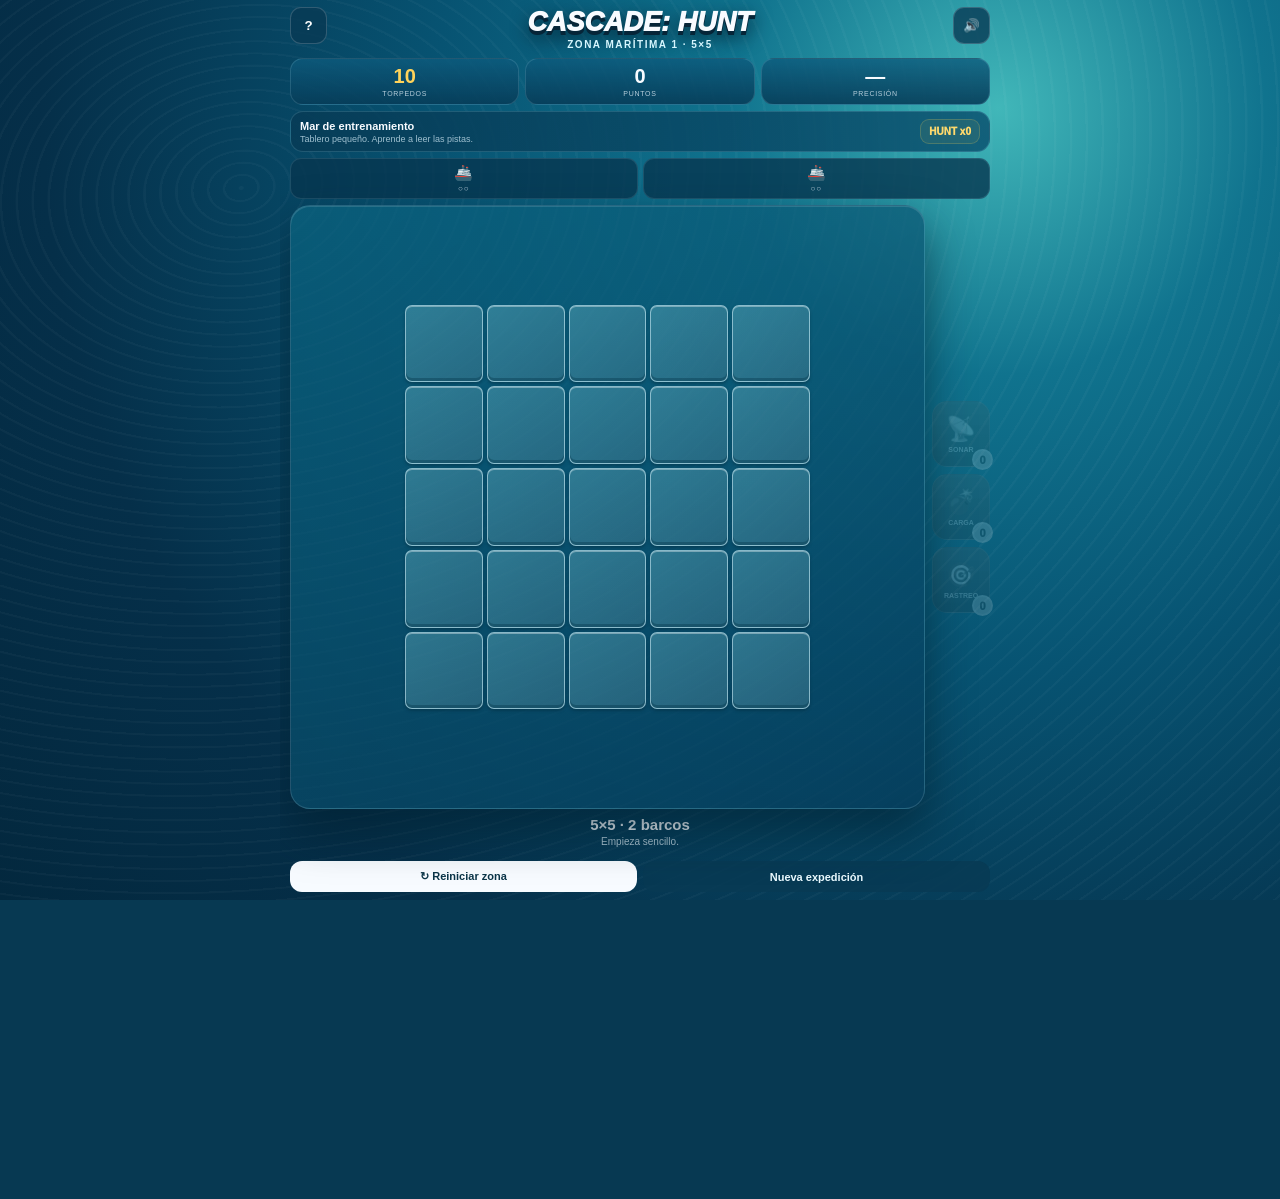
==== commit 694ea88a: "Añadir progresion de tamaño y complejidad por zonas" ====
--- a/index.html
+++ b/index.html
@@ -4,68 +4,39 @@
 <meta charset="utf-8">
 <meta name="viewport" content="width=device-width,initial-scale=1,maximum-scale=1,user-scalable=no,viewport-fit=cover">
 <meta name="theme-color" content="#063854">
-<title>CASCADE HUNT v8</title>
+<title>CASCADE HUNT v9</title>
 <style>
-:root{--ink:#f8fbff;--muted:#a9c1d1;--cyan:#65e4ff;--gold:#ffd35a;--green:#63e99a;--red:#ff6679;--deep:#042c43;--panel:#0b4564d9}
-*{box-sizing:border-box;-webkit-tap-highlight-color:transparent;-webkit-touch-callout:none;user-select:none;-webkit-user-select:none}
-html,body{margin:0;width:100%;height:100%;overflow:hidden;overscroll-behavior:none;touch-action:none;background:#073952}
-body{position:fixed;inset:0;color:var(--ink);font-family:-apple-system,BlinkMacSystemFont,"Segoe UI",Roboto,Arial,sans-serif;background:radial-gradient(circle at 78% 12%,#41b7b9 0,#10738e 21%,#075372 44%,#052f49 75%,#03283e 100%)}
-body:before{content:"";position:absolute;inset:-20%;opacity:.22;background:repeating-radial-gradient(ellipse at 30% 25%,#ffffff22 0 2px,transparent 3px 16px);transform:rotate(-8deg);animation:water 18s linear infinite;pointer-events:none}@keyframes water{to{transform:translate3d(80px,35px,0) rotate(-8deg)}}
-button{font-family:inherit;touch-action:manipulation}.app{position:absolute;inset:0;display:flex;flex-direction:column;width:min(100%,720px);margin:auto;padding:calc(env(safe-area-inset-top) + 7px) 10px calc(env(safe-area-inset-bottom) + 8px);overflow:hidden}
-.top{position:relative;text-align:center;flex:0 0 auto}.title{font-size:27px;font-weight:1000;font-style:italic;letter-spacing:.03em;text-shadow:0 4px 0 #062538,0 7px 18px #001d2b}.zone{font-size:10px;font-weight:900;letter-spacing:.18em;color:#d7f7ff;margin-top:1px}.icon{position:absolute;top:0;width:37px;height:37px;border:1px solid #ffffff2b;border-radius:11px;background:#083a54c9;color:#fff;font-weight:900;box-shadow:inset 0 1px 0 #ffffff20,0 5px 13px #00283b66}.help{left:0}.sound{right:0}
-.hud{display:grid;grid-template-columns:1fr 1fr 1fr;gap:6px;margin:8px 0 6px;flex:0 0 auto}.hudBox{background:linear-gradient(180deg,#0d5b7dcc,#073d59e8);border:1px solid #bdeeff25;border-radius:13px;padding:7px 5px;text-align:center;box-shadow:inset 0 1px 0 #ffffff1d,0 8px 18px #0023344d}.hudBox b{display:block;font-size:20px;line-height:1}.hudBox span{display:block;font-size:7px;color:#b7cedb;letter-spacing:.12em;margin-top:4px}.ammo b{color:var(--gold)}
-.mission{display:grid;grid-template-columns:1fr auto;gap:7px;align-items:center;background:linear-gradient(90deg,#073c57e8,#0b5270d9);border:1px solid #aeeeff28;border-radius:13px;padding:7px 9px;margin-bottom:6px;flex:0 0 auto}.mission strong{display:block;font-size:11px;color:#ddf8ff}.mission small{display:block;font-size:9px;color:#9fc0d0;margin-top:2px}.streak{font-size:11px;font-weight:1000;color:#ffd96c;background:#ffd34f12;border:1px solid #ffd34f33;border-radius:9px;padding:6px 8px}
-.fleet{display:flex;gap:5px;margin-bottom:6px;flex:0 0 auto}.shipCard{flex:1;min-width:0;background:#07364fc9;border:1px solid #c8f2ff1d;border-radius:11px;padding:5px 3px;text-align:center;box-shadow:inset 0 1px 0 #ffffff10}.shipCard .boat{display:block;font-size:15px;filter:drop-shadow(0 2px 2px #001d2c)}.shipCard .dots{display:block;font-size:8px;color:#c8dbe5;letter-spacing:1px;margin-top:2px;white-space:nowrap}.shipCard.sunk{background:#0c574b99;border-color:#78efb448}.shipCard.sunk .boat{opacity:.45}.shipCard.sunk .dots{color:#77f1b0}
-.gameArea{display:grid;grid-template-columns:1fr 58px;gap:7px;flex:1 1 auto;min-height:0}.boardWrap{position:relative;min-width:0;min-height:0;border-radius:20px;padding:10px;background:linear-gradient(145deg,#0b6682aa,#063d5cbb);border:1px solid #d9f8ff25;box-shadow:inset 0 1px 0 #ffffff20,0 22px 45px #001f2f99;display:flex;align-items:center;justify-content:center;overflow:hidden}.boardWrap:before{content:"";position:absolute;inset:0;background:linear-gradient(135deg,#ffffff08,transparent 42%,#76f1ff08);pointer-events:none}.grid{width:100%;max-height:100%;display:grid;gap:4px;position:relative;z-index:2;touch-action:none}.cell{position:relative;aspect-ratio:1;border-radius:7px;border:1px solid #d6f6ff8e;background:linear-gradient(145deg,#65b2c36b,#427d9280);box-shadow:inset 0 1px 0 #ffffff5c,inset 0 -3px 0 #05384d66,0 2px 3px #01283a66;display:flex;align-items:center;justify-content:center;cursor:pointer;touch-action:none;overflow:hidden;transition:transform .12s,background .18s,border-color .18s}.cell:active{transform:scale(.91)}.cell.unknown:after{content:"";position:absolute;inset:17%;border-radius:50%;background:#ffffff0b}.cell.water{background:linear-gradient(145deg,#0e5d79aa,#073e5baa);border-color:#8bdced43}.cell.auto{opacity:.72}.cell.hit{background:linear-gradient(145deg,#8a3141,#4a1723);border-color:#ff9eaa;box-shadow:inset 0 0 12px #ff8a9666,0 0 11px #ff617455}.cell.sunk{background:linear-gradient(145deg,#206958,#104c42);border-color:#79f0b4}.cell.hot{animation:hot 1.05s infinite}@keyframes hot{50%{box-shadow:0 0 15px #ffd35a99,inset 0 0 8px #ffd35a44;border-color:#ffe187}}.num{font-size:15px;font-weight:1000;color:#d9f8ff;text-shadow:0 2px 4px #00283a}.n0{font-size:9px;opacity:.35}.hitIcon{font-size:18px;filter:drop-shadow(0 2px 2px #300)}.wreck{font-size:16px;filter:drop-shadow(0 2px 3px #001)}
-.powers{display:flex;flex-direction:column;gap:7px;justify-content:center}.power{position:relative;border:1px solid #d6f8ff2c;border-radius:15px;background:linear-gradient(180deg,#0f6f8fd9,#073b59e8);color:white;padding:8px 2px;min-height:66px;box-shadow:inset 0 1px 0 #ffffff24,0 7px 14px #00283b66}.power .pIcon{display:block;font-size:24px}.power .pName{display:block;font-size:7px;font-weight:900;margin-top:3px}.power .count{position:absolute;right:-4px;bottom:-4px;width:21px;height:21px;border-radius:50%;display:flex;align-items:center;justify-content:center;background:#ffd64e;color:#19303b;font-size:11px;font-weight:1000;border:2px solid #fff5b4}.power.active{outline:3px solid #ffd65e;box-shadow:0 0 18px #ffd65e77,inset 0 1px 0 #ffffff33}.power:disabled{opacity:.4}
-.message{text-align:center;min-height:52px;padding:7px 5px 1px;flex:0 0 auto}.message b{display:block;font-size:15px}.message small{display:block;color:#b1c8d5;margin-top:3px;line-height:1.25;font-size:10px}.good{color:#79f0b4}.gold{color:#ffe078}.danger{color:#ff91a0}.bottom{display:grid;grid-template-columns:1fr 1fr;gap:6px;flex:0 0 auto}.bottom button{border:0;border-radius:12px;padding:9px 7px;font-size:11px;font-weight:900}.primary{background:#f7fbff;color:#0b3548}.secondary{background:#083a54d9;color:#eafaff;border:1px solid #ffffff1d}
-.flash{position:absolute;inset:0;z-index:20;pointer-events:none;opacity:0;background:radial-gradient(circle,#ffffffaa 0,#58e8ff33 20%,transparent 60%)}.flash.go{animation:flash .5s ease}@keyframes flash{20%{opacity:1}100%{opacity:0}}.float{position:absolute;left:50%;top:48%;z-index:25;pointer-events:none;font-size:35px;font-weight:1000;text-align:center;text-shadow:0 5px 13px #001;opacity:0;transform:translate(-50%,-50%) scale(.75)}.float.go{animation:float .85s ease}@keyframes float{20%{opacity:1;transform:translate(-50%,-50%) scale(1.08)}70%{opacity:1}100%{opacity:0;transform:translate(-50%,-85%) scale(.92)}}
-.overlay{position:fixed;inset:0;z-index:100;background:#031b2beF;backdrop-filter:blur(9px);display:none;align-items:center;justify-content:center;padding:17px;touch-action:none}.overlay.show{display:flex}.modal{width:min(100%,480px);max-height:88dvh;overflow:auto;touch-action:pan-y;background:linear-gradient(180deg,#0d506f,#07364f);border:1px solid #d8f8ff2d;border-radius:22px;padding:19px;box-shadow:0 30px 80px #001826}.modal h2{margin:0 0 7px}.modal p{font-size:13px;color:#bdd0da;line-height:1.45}.rules div{padding:8px 0;border-top:1px solid #ffffff12;font-size:13px}.rules div:first-child{border-top:0}.rules small{display:block;color:#9fb8c7;margin-top:3px}.full{width:100%;border:0;border-radius:13px;padding:13px;font-size:14px;font-weight:900;background:#f7fbff;color:#093148;margin-top:11px}.big{font-size:40px;font-weight:1000;color:#ffe078;text-align:center}.near{background:#092d42;border:1px solid #67e3ff33;border-radius:13px;padding:11px;color:#c9eff8;font-size:13px;line-height:1.4;margin-top:10px}
-@media(max-height:740px){.title{font-size:23px}.hud{margin-top:5px}.hudBox{padding:5px 3px}.mission{padding:5px 8px}.shipCard{padding:3px 2px}.shipCard .boat{font-size:13px}.boardWrap{padding:7px}.gameArea{grid-template-columns:1fr 52px}.power{min-height:57px;padding:5px 2px}.power .pIcon{font-size:20px}.message{min-height:43px;padding-top:4px}}
-</style>
-</head>
-<body>
-<div class="app">
-  <div class="top"><button id="help" class="icon help">?</button><div class="title">CASCADE: HUNT</div><div id="zone" class="zone">ZONA MARÍTIMA 1</div><button id="sound" class="icon sound">🔊</button></div>
-  <div class="hud"><div class="hudBox ammo"><b id="ammo">20</b><span>TORPEDOS</span></div><div class="hudBox"><b id="score">0</b><span>PUNTOS</span></div><div class="hudBox"><b id="accuracy">—</b><span>PRECISIÓN</span></div></div>
-  <div class="mission"><div><strong id="missionTitle">Hunde toda la flota</strong><small id="missionText">Los barcos nunca se tocan, ni siquiera en diagonal.</small></div><div id="streak" class="streak">HUNT x0</div></div>
-  <div id="fleet" class="fleet"></div>
-  <div class="gameArea"><div id="boardWrap" class="boardWrap"><div id="grid" class="grid"></div><div id="flash" class="flash"></div><div id="float" class="float">IMPACTO</div></div><div class="powers"><button id="sonarBtn" class="power"><span class="pIcon">📡</span><span class="pName">SONAR</span><span id="sonarCount" class="count">2</span></button><button id="depthBtn" class="power"><span class="pIcon">💣</span><span class="pName">CARGA</span><span id="depthCount" class="count">1</span></button><button id="hintBtn" class="power"><span class="pIcon">🎯</span><span class="pName">RASTREO</span><span id="hintCount" class="count">1</span></button></div></div>
-  <div id="msg" class="message"><b>Selecciona una casilla</b><small>Un disparo cuesta 1 torpedo. Los números indican cuántas secciones de barco hay alrededor.</small></div>
-  <div class="bottom"><button id="restart" class="primary">↻ Reiniciar zona</button><button id="new" class="secondary">Nueva expedición</button></div>
-</div>
-<div id="rules" class="overlay"><div class="modal"><h2>Cómo jugar</h2><div class="rules"><div>🚀 Dispara sobre una casilla<small>Cada disparo normal gasta 1 torpedo.</small></div><div>📡 Usa las pistas<small>0 = ningún barco alrededor. 1–8 = cuántas secciones de barco hay en las 8 casillas vecinas.</small></div><div>🎯 Cuando impactas<small>Las diagonales se revelan automáticamente porque ningún otro barco puede tocarlo. Al conocer su orientación se despejan más laterales.</small></div><div>🚢 Cuando lo hundes<small>Todo el perímetro se descubre como agua automáticamente y recuperas torpedos.</small></div><div>⚡ Poderes<small>SONAR revela pistas 3×3 sin gastar torpedos. CARGA ataca una zona 3×3. RASTREO marca una zona prometedora.</small></div><div>🌊 Expedición<small>Limpia una zona para avanzar a la siguiente conservando parte de tus torpedos.</small></div></div><button id="closeRules" class="full">EMPEZAR</button></div></div>
-<div id="zoneWin" class="overlay"><div class="modal"><h2 style="text-align:center">🌊 Zona despejada</h2><div id="zoneScore" class="big">0</div><p id="zoneText" style="text-align:center"></p><div class="near">La expedición continúa. Conservas tus torpedos y recibes una bonificación por limpiar la zona.</div><button id="nextZone" class="full">SIGUIENTE ZONA</button></div></div>
+:root{--ink:#f8fbff;--muted:#a9c1d1;--cyan:#65e4ff;--gold:#ffd35a;--green:#63e99a;--red:#ff6679}
+*{box-sizing:border-box;-webkit-tap-highlight-color:transparent;-webkit-touch-callout:none;user-select:none;-webkit-user-select:none}html,body{margin:0;width:100%;height:100%;overflow:hidden;overscroll-behavior:none;touch-action:none;background:#073952}body{position:fixed;inset:0;color:var(--ink);font-family:-apple-system,BlinkMacSystemFont,"Segoe UI",Roboto,Arial,sans-serif;background:radial-gradient(circle at 78% 12%,#41b7b9 0,#10738e 21%,#075372 44%,#052f49 75%,#03283e 100%)}body:before{content:"";position:absolute;inset:-20%;opacity:.22;background:repeating-radial-gradient(ellipse at 30% 25%,#ffffff22 0 2px,transparent 3px 16px);transform:rotate(-8deg);animation:water 18s linear infinite;pointer-events:none}@keyframes water{to{transform:translate3d(80px,35px,0) rotate(-8deg)}}button{font-family:inherit;touch-action:manipulation}.app{position:absolute;inset:0;display:flex;flex-direction:column;width:min(100%,720px);margin:auto;padding:calc(env(safe-area-inset-top) + 7px) 10px calc(env(safe-area-inset-bottom) + 8px);overflow:hidden}.top{position:relative;text-align:center;flex:0 0 auto}.title{font-size:27px;font-weight:1000;font-style:italic;text-shadow:0 4px 0 #062538,0 7px 18px #001d2b}.zone{font-size:10px;font-weight:900;letter-spacing:.15em;color:#d7f7ff;margin-top:1px}.icon{position:absolute;top:0;width:37px;height:37px;border:1px solid #ffffff2b;border-radius:11px;background:#083a54c9;color:#fff;font-weight:900}.help{left:0}.sound{right:0}.hud{display:grid;grid-template-columns:1fr 1fr 1fr;gap:6px;margin:8px 0 6px;flex:0 0 auto}.hudBox{background:linear-gradient(180deg,#0d5b7dcc,#073d59e8);border:1px solid #bdeeff25;border-radius:13px;padding:7px 5px;text-align:center}.hudBox b{display:block;font-size:20px;line-height:1}.hudBox span{display:block;font-size:7px;color:#b7cedb;letter-spacing:.1em;margin-top:4px}.ammo b{color:var(--gold)}.mission{display:grid;grid-template-columns:1fr auto;gap:7px;align-items:center;background:linear-gradient(90deg,#073c57e8,#0b5270d9);border:1px solid #aeeeff28;border-radius:13px;padding:7px 9px;margin-bottom:6px;flex:0 0 auto}.mission strong{display:block;font-size:11px}.mission small{display:block;font-size:9px;color:#9fc0d0;margin-top:2px}.streak{font-size:10px;font-weight:1000;color:#ffd96c;background:#ffd34f12;border:1px solid #ffd34f33;border-radius:9px;padding:6px 8px}.fleet{display:flex;gap:5px;margin-bottom:6px;flex:0 0 auto}.shipCard{flex:1;min-width:0;background:#07364fc9;border:1px solid #c8f2ff1d;border-radius:11px;padding:5px 3px;text-align:center}.shipCard .boat{display:block;font-size:15px}.shipCard .dots{display:block;font-size:8px;color:#c8dbe5;letter-spacing:1px;margin-top:2px;white-space:nowrap}.shipCard.sunk{background:#0c574b99;border-color:#78efb448}.shipCard.sunk .boat{opacity:.45}.shipCard.sunk .dots{color:#77f1b0}.gameArea{display:grid;grid-template-columns:1fr 58px;gap:7px;flex:1 1 auto;min-height:0}.boardWrap{position:relative;min-width:0;min-height:0;border-radius:20px;padding:10px;background:linear-gradient(145deg,#0b6682aa,#063d5cbb);border:1px solid #d9f8ff25;box-shadow:inset 0 1px 0 #ffffff20,0 22px 45px #001f2f99;display:flex;align-items:center;justify-content:center;overflow:hidden}.grid{display:grid;gap:4px;position:relative;z-index:2;touch-action:none;transition:width .45s ease,height .45s ease}.cell{position:relative;aspect-ratio:1;border-radius:7px;border:1px solid #d6f6ff8e;background:linear-gradient(145deg,#65b2c36b,#427d9280);box-shadow:inset 0 1px 0 #ffffff5c,inset 0 -3px 0 #05384d66,0 2px 3px #01283a66;display:flex;align-items:center;justify-content:center;cursor:pointer;touch-action:none;overflow:hidden;transition:transform .12s,background .18s}.cell:active{transform:scale(.91)}.cell.water{background:linear-gradient(145deg,#0e5d79aa,#073e5baa);border-color:#8bdced43}.cell.auto{opacity:.72}.cell.hit{background:linear-gradient(145deg,#8a3141,#4a1723);border-color:#ff9eaa;box-shadow:0 0 11px #ff617455}.cell.sunk{background:linear-gradient(145deg,#206958,#104c42);border-color:#79f0b4}.cell.hot{animation:hot 1.05s infinite}@keyframes hot{50%{box-shadow:0 0 15px #ffd35a99;border-color:#ffe187}}.num{font-size:15px;font-weight:1000;color:#d9f8ff}.hitIcon{font-size:18px}.wreck{font-size:16px}.powers{display:flex;flex-direction:column;gap:7px;justify-content:center}.power{position:relative;border:1px solid #d6f8ff2c;border-radius:15px;background:linear-gradient(180deg,#0f6f8fd9,#073b59e8);color:white;padding:8px 2px;min-height:66px}.power.locked{opacity:.18;filter:grayscale(1)}.power .pIcon{display:block;font-size:24px}.power .pName{display:block;font-size:7px;font-weight:900;margin-top:3px}.power .count{position:absolute;right:-4px;bottom:-4px;width:21px;height:21px;border-radius:50%;display:flex;align-items:center;justify-content:center;background:#ffd64e;color:#19303b;font-size:11px;font-weight:1000;border:2px solid #fff5b4}.power.active{outline:3px solid #ffd65e;box-shadow:0 0 18px #ffd65e77}.message{text-align:center;min-height:52px;padding:7px 5px 1px;flex:0 0 auto}.message b{display:block;font-size:15px}.message small{display:block;color:#b1c8d5;margin-top:3px;font-size:10px}.bottom{display:grid;grid-template-columns:1fr 1fr;gap:6px;flex:0 0 auto}.bottom button{border:0;border-radius:12px;padding:9px 7px;font-size:11px;font-weight:900}.primary{background:#f7fbff;color:#0b3548}.secondary{background:#083a54d9;color:#eafaff;border:1px solid #ffffff1d}.flash{position:absolute;inset:0;z-index:20;pointer-events:none;opacity:0;background:radial-gradient(circle,#ffffffaa 0,#58e8ff33 20%,transparent 60%)}.flash.go{animation:flash .5s ease}@keyframes flash{20%{opacity:1}100%{opacity:0}}.float{position:absolute;left:50%;top:48%;z-index:25;pointer-events:none;font-size:35px;font-weight:1000;text-align:center;text-shadow:0 5px 13px #001;opacity:0;transform:translate(-50%,-50%) scale(.75)}.float.go{animation:float .85s ease}@keyframes float{20%{opacity:1;transform:translate(-50%,-50%) scale(1.08)}70%{opacity:1}100%{opacity:0;transform:translate(-50%,-85%) scale(.92)}}.overlay{position:fixed;inset:0;z-index:100;background:#031b2bef;backdrop-filter:blur(9px);display:none;align-items:center;justify-content:center;padding:17px;touch-action:none}.overlay.show{display:flex}.modal{width:min(100%,480px);max-height:88dvh;overflow:auto;touch-action:pan-y;background:linear-gradient(180deg,#0d506f,#07364f);border:1px solid #d8f8ff2d;border-radius:22px;padding:19px}.modal h2{margin:0 0 7px}.modal p{font-size:13px;color:#bdd0da;line-height:1.45}.rules div{padding:8px 0;border-top:1px solid #ffffff12;font-size:13px}.rules div:first-child{border-top:0}.rules small{display:block;color:#9fb8c7;margin-top:3px}.full{width:100%;border:0;border-radius:13px;padding:13px;font-size:14px;font-weight:900;background:#f7fbff;color:#093148;margin-top:11px}.big{font-size:40px;font-weight:1000;color:#ffe078;text-align:center}.near{background:#092d42;border:1px solid #67e3ff33;border-radius:13px;padding:11px;color:#c9eff8;font-size:13px;line-height:1.4;margin-top:10px}.progression{display:grid;grid-template-columns:repeat(6,1fr);gap:4px;margin-top:10px}.prog{background:#ffffff0c;border-radius:8px;padding:7px 2px;text-align:center;font-size:9px;color:#b7cbd6}.prog.active{background:#ffd35a22;border:1px solid #ffd35a55;color:#ffe492}.prog.done{background:#63e99a18;color:#80efb0}@media(max-height:740px){.title{font-size:23px}.hud{margin-top:5px}.hudBox{padding:5px 3px}.mission{padding:5px 8px}.shipCard{padding:3px 2px}.gameArea{grid-template-columns:1fr 52px}.power{min-height:57px;padding:5px 2px}.power .pIcon{font-size:20px}.message{min-height:43px;padding-top:4px}}
+</style></head>
+<body><div class="app">
+<div class="top"><button id="help" class="icon help">?</button><div class="title">CASCADE: HUNT</div><div id="zone" class="zone">ZONA MARÍTIMA 1 · 5×5</div><button id="sound" class="icon sound">🔊</button></div>
+<div class="hud"><div class="hudBox ammo"><b id="ammo">10</b><span>TORPEDOS</span></div><div class="hudBox"><b id="score">0</b><span>PUNTOS</span></div><div class="hudBox"><b id="accuracy">—</b><span>PRECISIÓN</span></div></div>
+<div class="mission"><div><strong id="missionTitle">Mar de entrenamiento</strong><small id="missionText">Tablero pequeño. Aprende a leer las pistas.</small></div><div id="streak" class="streak">HUNT x0</div></div>
+<div id="fleet" class="fleet"></div>
+<div class="gameArea"><div id="boardWrap" class="boardWrap"><div id="grid" class="grid"></div><div id="flash" class="flash"></div><div id="float" class="float">IMPACTO</div></div><div class="powers"><button id="sonarBtn" class="power locked"><span class="pIcon">📡</span><span class="pName">SONAR</span><span id="sonarCount" class="count">0</span></button><button id="depthBtn" class="power locked"><span class="pIcon">💣</span><span class="pName">CARGA</span><span id="depthCount" class="count">0</span></button><button id="hintBtn" class="power locked"><span class="pIcon">🎯</span><span class="pName">RASTREO</span><span id="hintCount" class="count">0</span></button></div></div>
+<div id="msg" class="message"><b>Empieza fácil</b><small>Encuentra dos barcos. Cada zona ganada hará crecer el tablero.</small></div>
+<div class="bottom"><button id="restart" class="primary">↻ Reiniciar zona</button><button id="new" class="secondary">Nueva expedición</button></div></div>
+<div id="rules" class="overlay"><div class="modal"><h2>La expedición crece contigo</h2><div class="rules"><div>🌊 Zona 1 · 5×5<small>Solo dos barcos y sin poderes. Aprende la lógica.</small></div><div>📡 Zona 2 · 6×6<small>El mar crece y desbloqueas SONAR.</small></div><div>💣 Zona 3 · 7×7<small>Más flota y desbloqueas CARGA.</small></div><div>🎯 Zona 4 · 8×8<small>Desbloqueas RASTREO y la búsqueda se complica.</small></div><div>⚓ Zonas 5–6 · 9×9 y 10×10<small>Más barcos, barcos mayores y menos espacio para equivocarte.</small></div></div><div id="progression" class="progression"></div><button id="closeRules" class="full">JUGAR</button></div></div>
+<div id="zoneWin" class="overlay"><div class="modal"><h2 style="text-align:center">🌊 Zona despejada</h2><div id="zoneScore" class="big">0</div><p id="zoneText" style="text-align:center"></p><div id="growText" class="near"></div><button id="nextZone" class="full">AMPLIAR ZONA</button></div></div>
 <div id="over" class="overlay"><div class="modal"><h2 style="text-align:center">Sin torpedos</h2><div id="finalScore" class="big">0</div><p id="finalText" style="text-align:center"></p><div id="near" class="near"></div><button id="again" class="full">NUEVA EXPEDICIÓN</button></div></div>
 <script>
-const $=id=>document.getElementById(id);let N=8,zone=1,seed=0,rr=null,ships=[],state=[],ammo=20,score=0,shots=0,hits=0,streak=0,bestStreak=0,soundOn=true,busy=false,power=null,powers={sonar:2,depth:1,hint:1},totalSunk=0,high=+localStorage.getItem('cascadeHuntHigh')||0;
-function rng(s){s=s>>>0;return()=>{s=(s+0x6D2B79F5)|0;let t=s;t=Math.imul(t^t>>>15,t|1);t^=t+Math.imul(t^t>>>7,t|61);return((t^t>>>14)>>>0)/4294967296}}
-function inside(r,c){return r>=0&&r<N&&c>=0&&c<N}function key(r,c){return r+','+c}function around(r,c){const a=[];for(let x=r-1;x<=r+1;x++)for(let y=c-1;y<=c+1;y++)if(inside(x,y)&&!(x===r&&y===c))a.push([x,y]);return a}function shipAt(r,c){return ships.find(s=>s.cells.some(([x,y])=>x===r&&y===c))}function occupiedOrTouching(cells){return ships.some(s=>s.cells.some(([r,c])=>cells.some(([x,y])=>Math.abs(r-x)<=1&&Math.abs(c-y)<=1)))}
-function fleetLengths(){if(zone===1)return[2,3,3,4];if(zone===2)return[2,3,3,4,4];return[2,3,3,4,5]}
-function buildFleet(){ships=[];const lens=fleetLengths();for(let id=0;id<lens.length;id++){const len=lens[id];let ok=false;for(let tries=0;tries<2000&&!ok;tries++){const h=rr()<.5,r=h?Math.floor(rr()*N):Math.floor(rr()*(N-len+1)),c=h?Math.floor(rr()*(N-len+1)):Math.floor(rr()*N),cells=[];for(let i=0;i<len;i++)cells.push([r+(h?0:i),c+(h?i:0)]);if(occupiedOrTouching(cells))continue;ships.push({id,len,cells,hits:new Set(),sunk:false});ok=true}if(!ok){id=-1;ships=[]}}state=Array.from({length:N},()=>Array(N).fill(null))}
-function clue(r,c){let n=0;around(r,c).forEach(([x,y])=>{if(shipAt(x,y))n++});return n}
-function revealWater(r,c,auto=true){if(!inside(r,c)||state[r][c]!==null||shipAt(r,c))return;state[r][c]={type:'water',n:clue(r,c),auto}}
-function logicalRevealForHit(ship,r,c){for(const [x,y] of [[r-1,c-1],[r-1,c+1],[r+1,c-1],[r+1,c+1]])revealWater(x,y,true);const hs=[...ship.hits].map(k=>k.split(',').map(Number));if(hs.length>=2){const sameRow=hs.every(p=>p[0]===hs[0][0]),sameCol=hs.every(p=>p[1]===hs[0][1]);if(sameRow)for(const [x,y] of hs){revealWater(x-1,y,true);revealWater(x+1,y,true)}if(sameCol)for(const [x,y] of hs){revealWater(x,y-1,true);revealWater(x,y+1,true)}}}
-function revealPerimeter(ship){for(const [r,c] of ship.cells)for(let x=r-1;x<=r+1;x++)for(let y=c-1;y<=c+1;y++)if(inside(x,y)&&!shipAt(x,y))revealWater(x,y,true)}
-function rewardFor(len){return len===2?2:len===3?3:len===4?4:6}
-function resolveSunk(){let any=false;for(const s of ships){if(!s.sunk&&s.hits.size===s.len){s.sunk=true;any=true;totalSunk++;const reward=rewardFor(s.len);ammo+=reward;score+=s.len*700+streak*120;revealPerimeter(s);float('🚢 HUNDIDO\n+'+reward+' TORPEDOS');tone(930,.2,.055)}}if(any)renderFleet();return any}
-function normalShot(r,c){if(ammo<=0||state[r][c]!==null||busy)return;busy=true;ammo--;shots++;const s=shipAt(r,c);if(s){hits++;streak++;bestStreak=Math.max(bestStreak,streak);s.hits.add(key(r,c));state[r][c]={type:'hit'};score+=350+streak*80;logicalRevealForHit(s,r,c);float('🎯 IMPACTO');tone(720,.11,.045);resolveSunk()}else{streak=0;state[r][c]={type:'water',n:clue(r,c),auto:false};score+=Math.max(10,state[r][c].n*25);float(state[r][c].n?'📡 '+state[r][c].n:'AGUA');tone(390,.08,.025)}afterAction()}
-function sonarAt(r,c){if(powers.sonar<=0)return;powers.sonar--;power=null;for(let x=r-1;x<=r+1;x++)for(let y=c-1;y<=c+1;y++)if(inside(x,y)&&state[x][y]===null&&!shipAt(x,y))revealWater(x,y,false);score+=120;float('📡 SONAR');tone(560,.13,.035);afterAction(false)}
-function depthAt(r,c){if(powers.depth<=0)return;powers.depth--;power=null;let localHits=0;for(let x=r-1;x<=r+1;x++)for(let y=c-1;y<=c+1;y++)if(inside(x,y)&&state[x][y]===null){const s=shipAt(x,y);if(s){s.hits.add(key(x,y));state[x][y]={type:'hit'};hits++;localHits++;logicalRevealForHit(s,x,y)}else revealWater(x,y,false)}shots++;ammo=Math.max(0,ammo-1);score+=200+localHits*300;if(localHits){streak+=localHits;bestStreak=Math.max(bestStreak,streak)}else streak=0;resolveSunk();float(localHits?'💣 '+localHits+' IMPACTO'+(localHits>1?'S':''):'💣 SIN CONTACTO');tone(localHits?760:430,.15,.045);afterAction()}
-function hint(){if(powers.hint<=0)return;powers.hint--;power=null;let candidates=[];for(let r=0;r<N;r++)for(let c=0;c<N;c++)if(state[r][c]===null){let w=shipAt(r,c)?5:0;around(r,c).forEach(([x,y])=>{const st=state[x][y];if(st&&st.type==='water')w+=st.n;else if(st&&st.type==='hit')w+=7});candidates.push({r,c,w:w+rr()})}candidates.sort((a,b)=>b.w-a.w);if(candidates[0]){const {r,c}=candidates[0];state[r][c]=state[r][c]||{type:'hint'}}float('🎯 ZONA MARCADA');render();update()}
-function cellAction(r,c){if(busy)return;if(power==='sonar')return sonarAt(r,c);if(power==='depth')return depthAt(r,c);const st=state[r][c];if(st&&st.type==='hint'){state[r][c]=null;return normalShot(r,c)}normalShot(r,c)}
-function afterAction(check=true){render();update();setTimeout(()=>{busy=false;if(check&&ships.every(s=>s.sunk))winZone();else if(ammo<=0)gameOver()},250)}
-function renderFleet(){$('fleet').innerHTML='';ships.forEach(s=>{const d=document.createElement('div');d.className='shipCard'+(s.sunk?' sunk':'');d.innerHTML='<span class="boat">'+(s.sunk?'⚓':'🚢')+'</span><span class="dots">'+Array.from({length:s.len},(_,i)=>i<s.hits.size?'●':'○').join('')+'</span>';$('fleet').appendChild(d)})}
-function render(){const g=$('grid');g.style.gridTemplateColumns='repeat('+N+',1fr)';g.innerHTML='';for(let r=0;r<N;r++)for(let c=0;c<N;c++){const d=document.createElement('div'),st=state[r][c],s=shipAt(r,c);d.className='cell ';if(st===null)d.className+='unknown';else if(st.type==='water')d.className+='water'+(st.auto?' auto':'');else if(st.type==='hit')d.className+=(s&&s.sunk?'sunk':'hit');else if(st.type==='hint')d.className+='unknown hot';if(st&&st.type==='water'){const n=document.createElement('span');n.className='num'+(st.n===0?' n0':'');n.textContent=st.n;n.style.visibility=st.n===0?'hidden':'visible';d.appendChild(n)}else if(st&&st.type==='hit'){const e=document.createElement('span');e.className=s&&s.sunk?'wreck':'hitIcon';e.textContent=s&&s.sunk?'🚢':'💥';d.appendChild(e)}d.addEventListener('pointerdown',e=>{e.preventDefault();cellAction(r,c)});g.appendChild(d)}}
-function update(){const acc=shots?Math.round(hits/shots*100)+'%':'—';$('zone').textContent='ZONA MARÍTIMA '+zone;$('ammo').textContent=ammo;$('score').textContent=Math.round(score).toLocaleString('es-ES');$('accuracy').textContent=acc;$('streak').textContent='HUNT x'+streak;$('sonarCount').textContent=powers.sonar;$('depthCount').textContent=powers.depth;$('hintCount').textContent=powers.hint;$('sonarBtn').disabled=powers.sonar<=0;$('depthBtn').disabled=powers.depth<=0;$('hintBtn').disabled=powers.hint<=0;$('sonarBtn').classList.toggle('active',power==='sonar');$('depthBtn').classList.toggle('active',power==='depth');$('missionTitle').textContent=power==='sonar'?'📡 Elige centro del escaneo':power==='depth'?'💣 Elige centro de la carga':'Hunde toda la flota';$('missionText').textContent=power?'El poder no se ejecutará hasta que toques una casilla.':'Los barcos nunca se tocan, ni siquiera en diagonal.';renderFleet()}
-function float(txt){const f=$('float');f.innerHTML=txt.replace('\n','<br>');f.classList.remove('go');$('flash').classList.remove('go');void f.offsetWidth;f.classList.add('go');$('flash').classList.add('go')}
-let audio=null;function tone(f,d=.08,v=.03){if(!soundOn)return;try{audio=audio||new(window.AudioContext||window.webkitAudioContext)();const o=audio.createOscillator(),gain=audio.createGain();o.frequency.value=f;gain.gain.value=v;o.connect(gain);gain.connect(audio.destination);o.start();gain.gain.exponentialRampToValueAtTime(.001,audio.currentTime+d);o.stop(audio.currentTime+d)}catch(e){}}
-function newZone(){N=zone===1?8:9;buildFleet();powers.sonar=Math.min(3,powers.sonar+1);powers.depth=Math.min(2,powers.depth+(zone%2===0?1:0));powers.hint=Math.min(2,powers.hint+(zone%3===0?1:0));streak=0;power=null;busy=false;render();update();$('msg').innerHTML='<b>Explora la zona</b><small>Empieza por separar áreas con los números y busca impactos con el menor gasto posible.</small>'}
-function winZone(){busy=true;const bonus=Math.max(1000,ammo*80);score+=bonus;ammo+=5;$('zoneScore').textContent='+'+bonus.toLocaleString('es-ES');$('zoneText').textContent='Zona '+zone+' completada · '+shots+' disparos totales · mejor HUNT x'+bestStreak+'.';$('zoneWin').classList.add('show')}
-function gameOver(){busy=true;if(score>high){high=score;localStorage.setItem('cascadeHuntHigh',high)}$('finalScore').textContent=Math.round(score).toLocaleString('es-ES');$('finalText').textContent='Llegaste a la Zona '+zone+' · '+totalSunk+' barcos hundidos · precisión '+(shots?Math.round(hits/shots*100):0)+'%.';let nearest=null,left=99;for(const s of ships.filter(s=>!s.sunk)){const l=s.len-s.hits.size;if(l<left){left=l;nearest=s}}$('near').textContent=nearest?'Te faltaban '+left+' impactos para hundir el barco de '+nearest.len+' casillas.':'Récord personal: '+high.toLocaleString('es-ES')+'.';$('over').classList.add('show')}
-function start(){seed=(Date.now()^Math.floor(Math.random()*0xffffffff))>>>0;rr=rng(seed);zone=1;N=8;ammo=20;score=0;shots=0;hits=0;streak=0;bestStreak=0;totalSunk=0;powers={sonar:2,depth:1,hint:1};$('zoneWin').classList.remove('show');$('over').classList.remove('show');newZone();$('msg').innerHTML='<b>Selecciona una casilla</b><small>Un disparo cuesta 1 torpedo. Los números te ayudan a deducir dónde está la flota.</small>'}
-$('sonarBtn').onclick=()=>{if(busy||powers.sonar<=0)return;power=power==='sonar'?null:'sonar';update()};$('depthBtn').onclick=()=>{if(busy||powers.depth<=0)return;power=power==='depth'?null:'depth';update()};$('hintBtn').onclick=()=>{if(busy||powers.hint<=0)return;hint();update();render()};$('restart').onclick=()=>{if(busy)return;rr=rng(seed+zone*999);ammo=Math.max(ammo,20);newZone()};$('new').onclick=start;$('again').onclick=start;$('nextZone').onclick=()=>{$('zoneWin').classList.remove('show');zone++;newZone()};$('help').onclick=()=>$('rules').classList.add('show');$('closeRules').onclick=()=>$('rules').classList.remove('show');$('sound').onclick=()=>{soundOn=!soundOn;$('sound').textContent=soundOn?'🔊':'🔇';if(soundOn)tone(520)};
-function preventScroll(e){if(!e.target.closest('.modal'))e.preventDefault()}document.addEventListener('touchmove',preventScroll,{passive:false});document.addEventListener('gesturestart',e=>e.preventDefault(),{passive:false});document.addEventListener('gesturechange',e=>e.preventDefault(),{passive:false});document.addEventListener('dblclick',e=>e.preventDefault(),{passive:false});window.addEventListener('scroll',()=>window.scrollTo(0,0));
-start();
-</script>
-</body></html>+const $=id=>document.getElementById(id);let N=5,zone=1,seed=0,rr=null,ships=[],state=[],ammo=10,score=0,shots=0,hits=0,streak=0,bestStreak=0,soundOn=true,busy=false,power=null,powers={sonar:0,depth:0,hint:0},totalSunk=0,high=+localStorage.getItem('cascadeHuntHigh')||0;
+const CFG={1:{n:5,f:[2,2],start:10,name:'Mar de entrenamiento'},2:{n:6,f:[2,3],name:'Aguas abiertas'},3:{n:7,f:[2,2,3],name:'Zona de patrulla'},4:{n:8,f:[2,3,3,4],name:'Mar profundo'},5:{n:9,f:[2,3,3,4,4],name:'Océano hostil'},6:{n:10,f:[2,3,3,4,5],name:'Zona abisal'}};
+function cfg(){return CFG[Math.min(zone,6)]}function rng(s){s=s>>>0;return()=>{s=(s+0x6D2B79F5)|0;let t=s;t=Math.imul(t^t>>>15,t|1);t^=t+Math.imul(t^t>>>7,t|61);return((t^t>>>14)>>>0)/4294967296}}function inside(r,c){return r>=0&&r<N&&c>=0&&c<N}function key(r,c){return r+','+c}function around(r,c){const a=[];for(let x=r-1;x<=r+1;x++)for(let y=c-1;y<=c+1;y++)if(inside(x,y)&&!(x===r&&y===c))a.push([x,y]);return a}function shipAt(r,c){return ships.find(s=>s.cells.some(([x,y])=>x===r&&y===c))}function touching(cells){return ships.some(s=>s.cells.some(([r,c])=>cells.some(([x,y])=>Math.abs(r-x)<=1&&Math.abs(c-y)<=1)))}
+function buildFleet(){ships=[];for(let id=0;id<cfg().f.length;id++){const len=cfg().f[id];let ok=false;for(let t=0;t<2500&&!ok;t++){const h=rr()<.5,r=h?Math.floor(rr()*N):Math.floor(rr()*(N-len+1)),c=h?Math.floor(rr()*(N-len+1)):Math.floor(rr()*N),cells=[];for(let i=0;i<len;i++)cells.push([r+(h?0:i),c+(h?i:0)]);if(touching(cells))continue;ships.push({id,len,cells,hits:new Set(),sunk:false});ok=true}if(!ok){id=-1;ships=[]}}state=Array.from({length:N},()=>Array(N).fill(null))}
+function clue(r,c){let n=0;around(r,c).forEach(([x,y])=>{if(shipAt(x,y))n++});return n}function revealWater(r,c,auto=true){if(!inside(r,c)||state[r][c]!==null||shipAt(r,c))return;state[r][c]={type:'water',n:clue(r,c),auto}}function logicalReveal(s,r,c){[[r-1,c-1],[r-1,c+1],[r+1,c-1],[r+1,c+1]].forEach(([x,y])=>revealWater(x,y,true));const hs=[...s.hits].map(k=>k.split(',').map(Number));if(hs.length>=2){const row=hs.every(p=>p[0]===hs[0][0]),col=hs.every(p=>p[1]===hs[0][1]);if(row)hs.forEach(([x,y])=>{revealWater(x-1,y);revealWater(x+1,y)});if(col)hs.forEach(([x,y])=>{revealWater(x,y-1);revealWater(x,y+1)})}}function revealPerimeter(s){s.cells.forEach(([r,c])=>{for(let x=r-1;x<=r+1;x++)for(let y=c-1;y<=c+1;y++)if(inside(x,y)&&!shipAt(x,y))revealWater(x,y,true)})}function reward(len){return len===2?2:len===3?3:len===4?4:6}
+function resolveSunk(){for(const s of ships){if(!s.sunk&&s.hits.size===s.len){s.sunk=true;totalSunk++;const rw=reward(s.len);ammo+=rw;score+=s.len*700+streak*120;revealPerimeter(s);float('🚢 HUNDIDO\n+'+rw+' TORPEDOS');tone(930,.2,.055)}}renderFleet()}
+function normalShot(r,c){if(ammo<=0||state[r][c]!==null||busy)return;busy=true;ammo--;shots++;const s=shipAt(r,c);if(s){hits++;streak++;bestStreak=Math.max(bestStreak,streak);s.hits.add(key(r,c));state[r][c]={type:'hit'};score+=350+streak*80;logicalReveal(s,r,c);float('🎯 IMPACTO');tone(720,.11,.045);resolveSunk()}else{streak=0;state[r][c]={type:'water',n:clue(r,c),auto:false};score+=Math.max(10,state[r][c].n*25);float(state[r][c].n?'📡 '+state[r][c].n:'AGUA');tone(390,.08,.025)}afterAction()}
+function sonarAt(r,c){if(zone<2||powers.sonar<=0)return;powers.sonar--;power=null;for(let x=r-1;x<=r+1;x++)for(let y=c-1;y<=c+1;y++)if(inside(x,y)&&state[x][y]===null&&!shipAt(x,y))revealWater(x,y,false);score+=120;float('📡 SONAR');afterAction(false)}function depthAt(r,c){if(zone<3||powers.depth<=0)return;powers.depth--;power=null;let local=0;for(let x=r-1;x<=r+1;x++)for(let y=c-1;y<=c+1;y++)if(inside(x,y)&&state[x][y]===null){const s=shipAt(x,y);if(s){s.hits.add(key(x,y));state[x][y]={type:'hit'};hits++;local++;logicalReveal(s,x,y)}else revealWater(x,y,false)}shots++;ammo=Math.max(0,ammo-1);score+=200+local*300;if(local)streak+=local;else streak=0;resolveSunk();float(local?'💣 '+local+' IMPACTOS':'💣 SIN CONTACTO');afterAction()}
+function hint(){if(zone<4||powers.hint<=0)return;powers.hint--;power=null;let cs=[];for(let r=0;r<N;r++)for(let c=0;c<N;c++)if(state[r][c]===null){let w=shipAt(r,c)?5:0;around(r,c).forEach(([x,y])=>{const st=state[x][y];if(st&&st.type==='water')w+=st.n;else if(st&&st.type==='hit')w+=7});cs.push({r,c,w:w+rr()})}cs.sort((a,b)=>b.w-a.w);if(cs[0])state[cs[0].r][cs[0].c]={type:'hint'};float('🎯 ZONA MARCADA');render();update()}
+function action(r,c){if(busy)return;if(power==='sonar')return sonarAt(r,c);if(power==='depth')return depthAt(r,c);if(state[r][c]&&state[r][c].type==='hint')state[r][c]=null;normalShot(r,c)}function afterAction(check=true){render();update();setTimeout(()=>{busy=false;if(check&&ships.every(s=>s.sunk))winZone();else if(ammo<=0)gameOver()},230)}
+function renderFleet(){$('fleet').innerHTML='';ships.forEach(s=>{const d=document.createElement('div');d.className='shipCard'+(s.sunk?' sunk':'');d.innerHTML='<span class="boat">'+(s.sunk?'⚓':'🚢')+'</span><span class="dots">'+Array.from({length:s.len},(_,i)=>i<s.hits.size?'●':'○').join('')+'</span>';$('fleet').appendChild(d)})}function render(){const g=$('grid');g.style.gridTemplateColumns='repeat('+N+',1fr)';const pct=N<=5?66:N===6?76:N===7?86:N===8?94:100;g.style.width=pct+'%';g.innerHTML='';for(let r=0;r<N;r++)for(let c=0;c<N;c++){const d=document.createElement('div'),st=state[r][c],s=shipAt(r,c);d.className='cell '+(st===null?'unknown':st.type==='water'?'water '+(st.auto?'auto':''):st.type==='hit'?(s&&s.sunk?'sunk':'hit'):'unknown hot');if(st&&st.type==='water'&&st.n){const n=document.createElement('span');n.className='num';n.textContent=st.n;d.appendChild(n)}else if(st&&st.type==='hit'){const e=document.createElement('span');e.className=s&&s.sunk?'wreck':'hitIcon';e.textContent=s&&s.sunk?'🚢':'💥';d.appendChild(e)}d.addEventListener('pointerdown',e=>{e.preventDefault();action(r,c)});g.appendChild(d)}}
+function update(){const acc=shots?Math.round(hits/shots*100)+'%':'—';$('zone').textContent='ZONA MARÍTIMA '+zone+' · '+N+'×'+N;$('ammo').textContent=ammo;$('score').textContent=Math.round(score).toLocaleString('es-ES');$('accuracy').textContent=acc;$('streak').textContent='HUNT x'+streak;$('sonarCount').textContent=powers.sonar;$('depthCount').textContent=powers.depth;$('hintCount').textContent=powers.hint;$('sonarBtn').classList.toggle('locked',zone<2);$('depthBtn').classList.toggle('locked',zone<3);$('hintBtn').classList.toggle('locked',zone<4);$('sonarBtn').classList.toggle('active',power==='sonar');$('depthBtn').classList.toggle('active',power==='depth');$('missionTitle').textContent=power==='sonar'?'📡 Elige centro del escaneo':power==='depth'?'💣 Elige centro de la carga':cfg().name;$('missionText').textContent=power?'Toca una casilla para usar el poder.':zone===1?'Tablero pequeño. Aprende a leer las pistas.':zone<4?'El tablero ha crecido. La flota también.':'La expedición ya exige deducción y gestión de poderes.';renderFleet()}
+function float(txt){const f=$('float');f.innerHTML=txt.replace('\n','<br>');f.classList.remove('go');$('flash').classList.remove('go');void f.offsetWidth;f.classList.add('go');$('flash').classList.add('go')}let audio=null;function tone(f,d=.08,v=.03){if(!soundOn)return;try{audio=audio||new(window.AudioContext||window.webkitAudioContext)();const o=audio.createOscillator(),gain=audio.createGain();o.frequency.value=f;gain.gain.value=v;o.connect(gain);gain.connect(audio.destination);o.start();gain.gain.exponentialRampToValueAtTime(.001,audio.currentTime+d);o.stop(audio.currentTime+d)}catch(e){}}
+function unlockForZone(){if(zone===2)powers.sonar=Math.max(powers.sonar,2);if(zone===3)powers.depth=Math.max(powers.depth,1);if(zone===4)powers.hint=Math.max(powers.hint,1);if(zone>4){powers.sonar=Math.min(3,powers.sonar+1);if(zone%2===1)powers.depth=Math.min(2,powers.depth+1);if(zone%2===0)powers.hint=Math.min(2,powers.hint+1)}}function newZone(){N=cfg().n;buildFleet();unlockForZone();streak=0;power=null;busy=false;render();update();$('msg').innerHTML='<b>'+N+'×'+N+' · '+cfg().f.length+' barcos</b><small>'+ (zone===1?'Empieza sencillo.':'El mar se ha ampliado. Ahora hay más posibilidades y más riesgo.') +'</small>'}
+function winZone(){busy=true;const bonus=Math.max(700,ammo*60);score+=bonus;ammo+=zone<3?3:5;$('zoneScore').textContent='+'+bonus.toLocaleString('es-ES');$('zoneText').textContent='Zona '+zone+' completada · tablero '+N+'×'+N+' · mejor HUNT x'+bestStreak+'.';const next=CFG[Math.min(zone+1,6)];$('growText').textContent=zone<6?'La siguiente zona crecerá a '+next.n+'×'+next.n+' y tendrá '+next.f.length+' barcos.' : 'Has alcanzado el tamaño máximo 10×10. A partir de aquí aumentará la presión de la flota.';$('nextZone').textContent=zone<6?'AMPLIAR A '+next.n+'×'+next.n:'SIGUIENTE ZONA';$('zoneWin').classList.add('show')}
+function gameOver(){busy=true;if(score>high){high=score;localStorage.setItem('cascadeHuntHigh',high)}$('finalScore').textContent=Math.round(score).toLocaleString('es-ES');$('finalText').textContent='Llegaste a Zona '+zone+' · tablero '+N+'×'+N+' · '+totalSunk+' barcos hundidos.';let nearest=null,left=99;for(const s of ships.filter(s=>!s.sunk)){const l=s.len-s.hits.size;if(l<left){left=l;nearest=s}}$('near').textContent=nearest?'Te faltaban '+left+' impactos para hundir un barco de '+nearest.len+' casillas.':'Récord: '+high.toLocaleString('es-ES')+'.';$('over').classList.add('show')}
+function progression(){const p=$('progression');p.innerHTML='';for(let z=1;z<=6;z++){const d=document.createElement('div');d.className='prog '+(z<zone?'done':z===zone?'active':'');d.textContent=z+' · '+CFG[z].n+'×'+CFG[z].n;p.appendChild(d)}}function start(){seed=(Date.now()^Math.floor(Math.random()*0xffffffff))>>>0;rr=rng(seed);zone=1;N=5;ammo=10;score=0;shots=0;hits=0;streak=0;bestStreak=0;totalSunk=0;powers={sonar:0,depth:0,hint:0};$('zoneWin').classList.remove('show');$('over').classList.remove('show');newZone();progression()}
+$('sonarBtn').onclick=()=>{if(busy||zone<2||powers.sonar<=0)return;power=power==='sonar'?null:'sonar';update()};$('depthBtn').onclick=()=>{if(busy||zone<3||powers.depth<=0)return;power=power==='depth'?null:'depth';update()};$('hintBtn').onclick=()=>{if(busy||zone<4||powers.hint<=0)return;hint()};$('restart').onclick=()=>{if(busy)return;rr=rng(seed+zone*999);ammo=Math.max(ammo,zone===1?10:12);newZone()};$('new').onclick=start;$('again').onclick=start;$('nextZone').onclick=()=>{$('zoneWin').classList.remove('show');zone++;newZone();progression()};$('help').onclick=()=>{progression();$('rules').classList.add('show')};$('closeRules').onclick=()=>$('rules').classList.remove('show');$('sound').onclick=()=>{soundOn=!soundOn;$('sound').textContent=soundOn?'🔊':'🔇';if(soundOn)tone(520)};function preventScroll(e){if(!e.target.closest('.modal'))e.preventDefault()}document.addEventListener('touchmove',preventScroll,{passive:false});document.addEventListener('gesturestart',e=>e.preventDefault(),{passive:false});document.addEventListener('gesturechange',e=>e.preventDefault(),{passive:false});window.addEventListener('scroll',()=>window.scrollTo(0,0));start();
+</script></body></html>
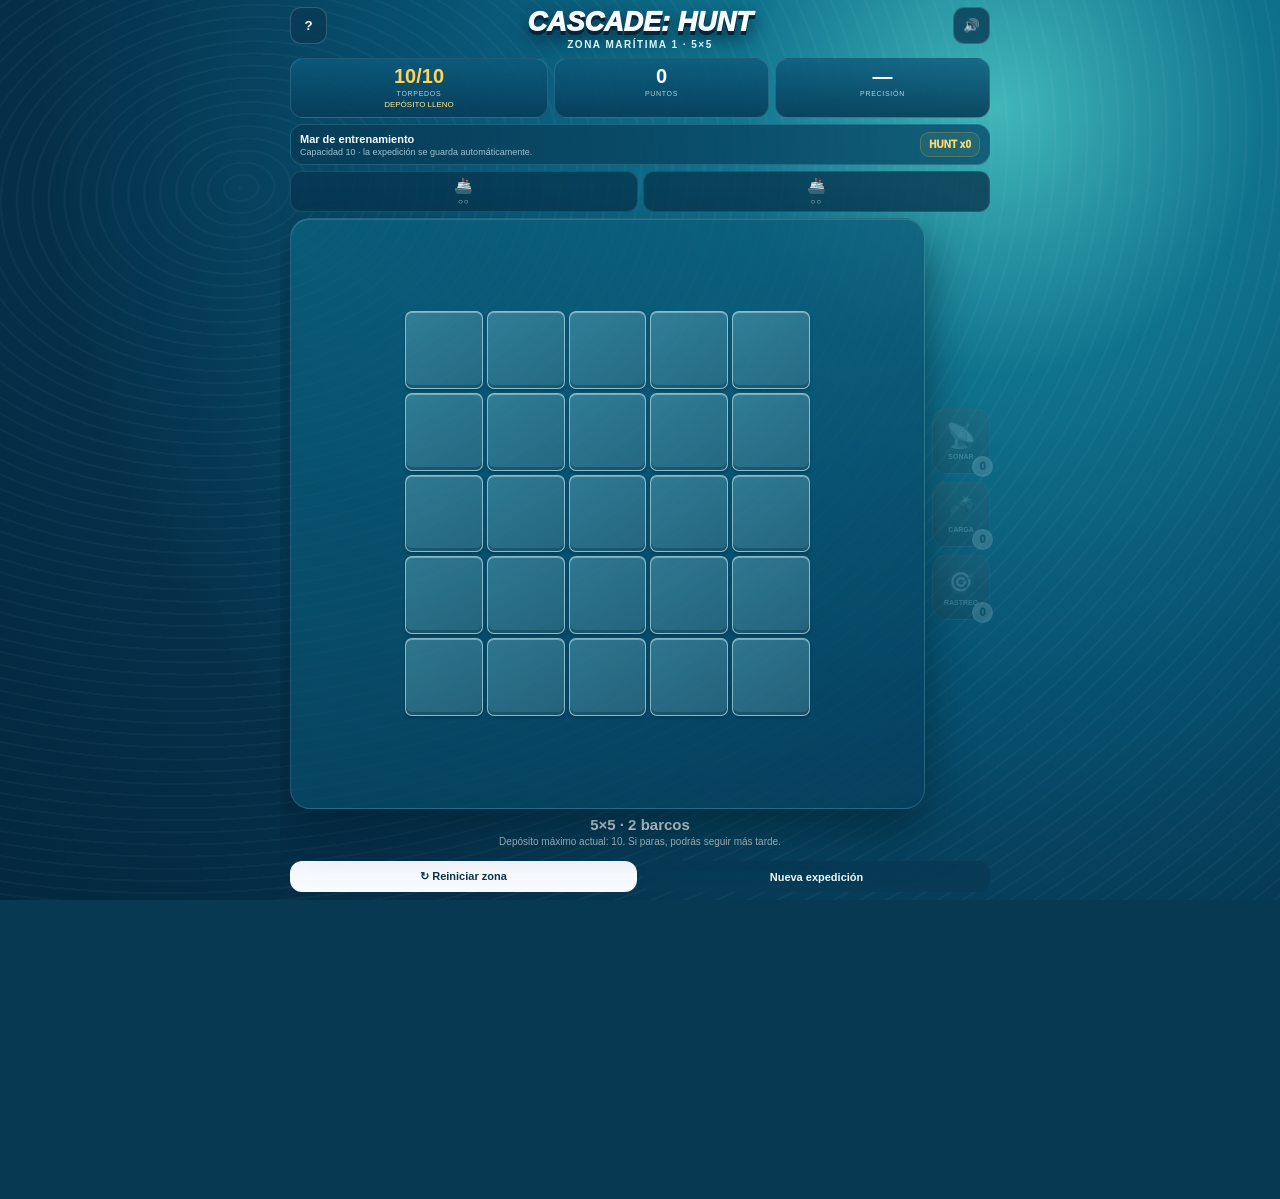
==== commit 1f404c83: "Añadir depósito regenerable y persistencia de expedición" ====
--- a/index.html
+++ b/index.html
@@ -4,39 +4,36 @@
 <meta charset="utf-8">
 <meta name="viewport" content="width=device-width,initial-scale=1,maximum-scale=1,user-scalable=no,viewport-fit=cover">
 <meta name="theme-color" content="#063854">
-<title>CASCADE HUNT v9</title>
+<title>CASCADE HUNT v10</title>
 <style>
 :root{--ink:#f8fbff;--muted:#a9c1d1;--cyan:#65e4ff;--gold:#ffd35a;--green:#63e99a;--red:#ff6679}
-*{box-sizing:border-box;-webkit-tap-highlight-color:transparent;-webkit-touch-callout:none;user-select:none;-webkit-user-select:none}html,body{margin:0;width:100%;height:100%;overflow:hidden;overscroll-behavior:none;touch-action:none;background:#073952}body{position:fixed;inset:0;color:var(--ink);font-family:-apple-system,BlinkMacSystemFont,"Segoe UI",Roboto,Arial,sans-serif;background:radial-gradient(circle at 78% 12%,#41b7b9 0,#10738e 21%,#075372 44%,#052f49 75%,#03283e 100%)}body:before{content:"";position:absolute;inset:-20%;opacity:.22;background:repeating-radial-gradient(ellipse at 30% 25%,#ffffff22 0 2px,transparent 3px 16px);transform:rotate(-8deg);animation:water 18s linear infinite;pointer-events:none}@keyframes water{to{transform:translate3d(80px,35px,0) rotate(-8deg)}}button{font-family:inherit;touch-action:manipulation}.app{position:absolute;inset:0;display:flex;flex-direction:column;width:min(100%,720px);margin:auto;padding:calc(env(safe-area-inset-top) + 7px) 10px calc(env(safe-area-inset-bottom) + 8px);overflow:hidden}.top{position:relative;text-align:center;flex:0 0 auto}.title{font-size:27px;font-weight:1000;font-style:italic;text-shadow:0 4px 0 #062538,0 7px 18px #001d2b}.zone{font-size:10px;font-weight:900;letter-spacing:.15em;color:#d7f7ff;margin-top:1px}.icon{position:absolute;top:0;width:37px;height:37px;border:1px solid #ffffff2b;border-radius:11px;background:#083a54c9;color:#fff;font-weight:900}.help{left:0}.sound{right:0}.hud{display:grid;grid-template-columns:1fr 1fr 1fr;gap:6px;margin:8px 0 6px;flex:0 0 auto}.hudBox{background:linear-gradient(180deg,#0d5b7dcc,#073d59e8);border:1px solid #bdeeff25;border-radius:13px;padding:7px 5px;text-align:center}.hudBox b{display:block;font-size:20px;line-height:1}.hudBox span{display:block;font-size:7px;color:#b7cedb;letter-spacing:.1em;margin-top:4px}.ammo b{color:var(--gold)}.mission{display:grid;grid-template-columns:1fr auto;gap:7px;align-items:center;background:linear-gradient(90deg,#073c57e8,#0b5270d9);border:1px solid #aeeeff28;border-radius:13px;padding:7px 9px;margin-bottom:6px;flex:0 0 auto}.mission strong{display:block;font-size:11px}.mission small{display:block;font-size:9px;color:#9fc0d0;margin-top:2px}.streak{font-size:10px;font-weight:1000;color:#ffd96c;background:#ffd34f12;border:1px solid #ffd34f33;border-radius:9px;padding:6px 8px}.fleet{display:flex;gap:5px;margin-bottom:6px;flex:0 0 auto}.shipCard{flex:1;min-width:0;background:#07364fc9;border:1px solid #c8f2ff1d;border-radius:11px;padding:5px 3px;text-align:center}.shipCard .boat{display:block;font-size:15px}.shipCard .dots{display:block;font-size:8px;color:#c8dbe5;letter-spacing:1px;margin-top:2px;white-space:nowrap}.shipCard.sunk{background:#0c574b99;border-color:#78efb448}.shipCard.sunk .boat{opacity:.45}.shipCard.sunk .dots{color:#77f1b0}.gameArea{display:grid;grid-template-columns:1fr 58px;gap:7px;flex:1 1 auto;min-height:0}.boardWrap{position:relative;min-width:0;min-height:0;border-radius:20px;padding:10px;background:linear-gradient(145deg,#0b6682aa,#063d5cbb);border:1px solid #d9f8ff25;box-shadow:inset 0 1px 0 #ffffff20,0 22px 45px #001f2f99;display:flex;align-items:center;justify-content:center;overflow:hidden}.grid{display:grid;gap:4px;position:relative;z-index:2;touch-action:none;transition:width .45s ease,height .45s ease}.cell{position:relative;aspect-ratio:1;border-radius:7px;border:1px solid #d6f6ff8e;background:linear-gradient(145deg,#65b2c36b,#427d9280);box-shadow:inset 0 1px 0 #ffffff5c,inset 0 -3px 0 #05384d66,0 2px 3px #01283a66;display:flex;align-items:center;justify-content:center;cursor:pointer;touch-action:none;overflow:hidden;transition:transform .12s,background .18s}.cell:active{transform:scale(.91)}.cell.water{background:linear-gradient(145deg,#0e5d79aa,#073e5baa);border-color:#8bdced43}.cell.auto{opacity:.72}.cell.hit{background:linear-gradient(145deg,#8a3141,#4a1723);border-color:#ff9eaa;box-shadow:0 0 11px #ff617455}.cell.sunk{background:linear-gradient(145deg,#206958,#104c42);border-color:#79f0b4}.cell.hot{animation:hot 1.05s infinite}@keyframes hot{50%{box-shadow:0 0 15px #ffd35a99;border-color:#ffe187}}.num{font-size:15px;font-weight:1000;color:#d9f8ff}.hitIcon{font-size:18px}.wreck{font-size:16px}.powers{display:flex;flex-direction:column;gap:7px;justify-content:center}.power{position:relative;border:1px solid #d6f8ff2c;border-radius:15px;background:linear-gradient(180deg,#0f6f8fd9,#073b59e8);color:white;padding:8px 2px;min-height:66px}.power.locked{opacity:.18;filter:grayscale(1)}.power .pIcon{display:block;font-size:24px}.power .pName{display:block;font-size:7px;font-weight:900;margin-top:3px}.power .count{position:absolute;right:-4px;bottom:-4px;width:21px;height:21px;border-radius:50%;display:flex;align-items:center;justify-content:center;background:#ffd64e;color:#19303b;font-size:11px;font-weight:1000;border:2px solid #fff5b4}.power.active{outline:3px solid #ffd65e;box-shadow:0 0 18px #ffd65e77}.message{text-align:center;min-height:52px;padding:7px 5px 1px;flex:0 0 auto}.message b{display:block;font-size:15px}.message small{display:block;color:#b1c8d5;margin-top:3px;font-size:10px}.bottom{display:grid;grid-template-columns:1fr 1fr;gap:6px;flex:0 0 auto}.bottom button{border:0;border-radius:12px;padding:9px 7px;font-size:11px;font-weight:900}.primary{background:#f7fbff;color:#0b3548}.secondary{background:#083a54d9;color:#eafaff;border:1px solid #ffffff1d}.flash{position:absolute;inset:0;z-index:20;pointer-events:none;opacity:0;background:radial-gradient(circle,#ffffffaa 0,#58e8ff33 20%,transparent 60%)}.flash.go{animation:flash .5s ease}@keyframes flash{20%{opacity:1}100%{opacity:0}}.float{position:absolute;left:50%;top:48%;z-index:25;pointer-events:none;font-size:35px;font-weight:1000;text-align:center;text-shadow:0 5px 13px #001;opacity:0;transform:translate(-50%,-50%) scale(.75)}.float.go{animation:float .85s ease}@keyframes float{20%{opacity:1;transform:translate(-50%,-50%) scale(1.08)}70%{opacity:1}100%{opacity:0;transform:translate(-50%,-85%) scale(.92)}}.overlay{position:fixed;inset:0;z-index:100;background:#031b2bef;backdrop-filter:blur(9px);display:none;align-items:center;justify-content:center;padding:17px;touch-action:none}.overlay.show{display:flex}.modal{width:min(100%,480px);max-height:88dvh;overflow:auto;touch-action:pan-y;background:linear-gradient(180deg,#0d506f,#07364f);border:1px solid #d8f8ff2d;border-radius:22px;padding:19px}.modal h2{margin:0 0 7px}.modal p{font-size:13px;color:#bdd0da;line-height:1.45}.rules div{padding:8px 0;border-top:1px solid #ffffff12;font-size:13px}.rules div:first-child{border-top:0}.rules small{display:block;color:#9fb8c7;margin-top:3px}.full{width:100%;border:0;border-radius:13px;padding:13px;font-size:14px;font-weight:900;background:#f7fbff;color:#093148;margin-top:11px}.big{font-size:40px;font-weight:1000;color:#ffe078;text-align:center}.near{background:#092d42;border:1px solid #67e3ff33;border-radius:13px;padding:11px;color:#c9eff8;font-size:13px;line-height:1.4;margin-top:10px}.progression{display:grid;grid-template-columns:repeat(6,1fr);gap:4px;margin-top:10px}.prog{background:#ffffff0c;border-radius:8px;padding:7px 2px;text-align:center;font-size:9px;color:#b7cbd6}.prog.active{background:#ffd35a22;border:1px solid #ffd35a55;color:#ffe492}.prog.done{background:#63e99a18;color:#80efb0}@media(max-height:740px){.title{font-size:23px}.hud{margin-top:5px}.hudBox{padding:5px 3px}.mission{padding:5px 8px}.shipCard{padding:3px 2px}.gameArea{grid-template-columns:1fr 52px}.power{min-height:57px;padding:5px 2px}.power .pIcon{font-size:20px}.message{min-height:43px;padding-top:4px}}
+*{box-sizing:border-box;-webkit-tap-highlight-color:transparent;-webkit-touch-callout:none;user-select:none;-webkit-user-select:none}html,body{margin:0;width:100%;height:100%;overflow:hidden;overscroll-behavior:none;touch-action:none;background:#073952}body{position:fixed;inset:0;color:var(--ink);font-family:-apple-system,BlinkMacSystemFont,"Segoe UI",Roboto,Arial,sans-serif;background:radial-gradient(circle at 78% 12%,#41b7b9 0,#10738e 21%,#075372 44%,#052f49 75%,#03283e 100%)}body:before{content:"";position:absolute;inset:-20%;opacity:.22;background:repeating-radial-gradient(ellipse at 30% 25%,#ffffff22 0 2px,transparent 3px 16px);transform:rotate(-8deg);animation:water 18s linear infinite;pointer-events:none}@keyframes water{to{transform:translate3d(80px,35px,0) rotate(-8deg)}}button{font-family:inherit;touch-action:manipulation}.app{position:absolute;inset:0;display:flex;flex-direction:column;width:min(100%,720px);margin:auto;padding:calc(env(safe-area-inset-top) + 7px) 10px calc(env(safe-area-inset-bottom) + 8px);overflow:hidden}.top{position:relative;text-align:center;flex:0 0 auto}.title{font-size:27px;font-weight:1000;font-style:italic;text-shadow:0 4px 0 #062538,0 7px 18px #001d2b}.zone{font-size:10px;font-weight:900;letter-spacing:.15em;color:#d7f7ff;margin-top:1px}.icon{position:absolute;top:0;width:37px;height:37px;border:1px solid #ffffff2b;border-radius:11px;background:#083a54c9;color:#fff;font-weight:900}.help{left:0}.sound{right:0}.hud{display:grid;grid-template-columns:1.2fr 1fr 1fr;gap:6px;margin:8px 0 6px;flex:0 0 auto}.hudBox{background:linear-gradient(180deg,#0d5b7dcc,#073d59e8);border:1px solid #bdeeff25;border-radius:13px;padding:7px 5px;text-align:center}.hudBox b{display:block;font-size:20px;line-height:1}.hudBox span{display:block;font-size:7px;color:#b7cedb;letter-spacing:.1em;margin-top:4px}.ammo b{color:var(--gold)}.regen{display:block!important;color:#ffe68a!important;font-size:8px!important;letter-spacing:0!important;margin-top:3px!important;min-height:10px}.mission{display:grid;grid-template-columns:1fr auto;gap:7px;align-items:center;background:linear-gradient(90deg,#073c57e8,#0b5270d9);border:1px solid #aeeeff28;border-radius:13px;padding:7px 9px;margin-bottom:6px;flex:0 0 auto}.mission strong{display:block;font-size:11px}.mission small{display:block;font-size:9px;color:#9fc0d0;margin-top:2px}.streak{font-size:10px;font-weight:1000;color:#ffd96c;background:#ffd34f12;border:1px solid #ffd34f33;border-radius:9px;padding:6px 8px}.fleet{display:flex;gap:5px;margin-bottom:6px;flex:0 0 auto}.shipCard{flex:1;min-width:0;background:#07364fc9;border:1px solid #c8f2ff1d;border-radius:11px;padding:5px 3px;text-align:center}.shipCard .boat{display:block;font-size:15px}.shipCard .dots{display:block;font-size:8px;color:#c8dbe5;letter-spacing:1px;margin-top:2px;white-space:nowrap}.shipCard.sunk{background:#0c574b99;border-color:#78efb448}.shipCard.sunk .boat{opacity:.45}.shipCard.sunk .dots{color:#77f1b0}.gameArea{display:grid;grid-template-columns:1fr 58px;gap:7px;flex:1 1 auto;min-height:0}.boardWrap{position:relative;min-width:0;min-height:0;border-radius:20px;padding:10px;background:linear-gradient(145deg,#0b6682aa,#063d5cbb);border:1px solid #d9f8ff25;box-shadow:inset 0 1px 0 #ffffff20,0 22px 45px #001f2f99;display:flex;align-items:center;justify-content:center;overflow:hidden}.grid{display:grid;gap:4px;position:relative;z-index:2;touch-action:none;transition:width .45s ease}.cell{position:relative;aspect-ratio:1;border-radius:7px;border:1px solid #d6f6ff8e;background:linear-gradient(145deg,#65b2c36b,#427d9280);box-shadow:inset 0 1px 0 #ffffff5c,inset 0 -3px 0 #05384d66,0 2px 3px #01283a66;display:flex;align-items:center;justify-content:center;cursor:pointer;touch-action:none;overflow:hidden}.cell:active{transform:scale(.91)}.cell.water{background:linear-gradient(145deg,#0e5d79aa,#073e5baa);border-color:#8bdced43}.cell.auto{opacity:.72}.cell.hit{background:linear-gradient(145deg,#8a3141,#4a1723);border-color:#ff9eaa;box-shadow:0 0 11px #ff617455}.cell.sunk{background:linear-gradient(145deg,#206958,#104c42);border-color:#79f0b4}.cell.hot{animation:hot 1.05s infinite}@keyframes hot{50%{box-shadow:0 0 15px #ffd35a99;border-color:#ffe187}}.num{font-size:15px;font-weight:1000;color:#d9f8ff}.hitIcon{font-size:18px}.wreck{font-size:16px}.powers{display:flex;flex-direction:column;gap:7px;justify-content:center}.power{position:relative;border:1px solid #d6f8ff2c;border-radius:15px;background:linear-gradient(180deg,#0f6f8fd9,#073b59e8);color:white;padding:8px 2px;min-height:66px}.power.locked{opacity:.18;filter:grayscale(1)}.power .pIcon{display:block;font-size:24px}.power .pName{display:block;font-size:7px;font-weight:900;margin-top:3px}.power .count{position:absolute;right:-4px;bottom:-4px;width:21px;height:21px;border-radius:50%;display:flex;align-items:center;justify-content:center;background:#ffd64e;color:#19303b;font-size:11px;font-weight:1000;border:2px solid #fff5b4}.power.active{outline:3px solid #ffd65e;box-shadow:0 0 18px #ffd65e77}.message{text-align:center;min-height:52px;padding:7px 5px 1px;flex:0 0 auto}.message b{display:block;font-size:15px}.message small{display:block;color:#b1c8d5;margin-top:3px;font-size:10px}.bottom{display:grid;grid-template-columns:1fr 1fr;gap:6px;flex:0 0 auto}.bottom button{border:0;border-radius:12px;padding:9px 7px;font-size:11px;font-weight:900}.primary{background:#f7fbff;color:#0b3548}.secondary{background:#083a54d9;color:#eafaff;border:1px solid #ffffff1d}.flash{position:absolute;inset:0;z-index:20;pointer-events:none;opacity:0;background:radial-gradient(circle,#ffffffaa 0,#58e8ff33 20%,transparent 60%)}.flash.go{animation:flash .5s ease}@keyframes flash{20%{opacity:1}100%{opacity:0}}.float{position:absolute;left:50%;top:48%;z-index:25;pointer-events:none;font-size:35px;font-weight:1000;text-align:center;text-shadow:0 5px 13px #001;opacity:0;transform:translate(-50%,-50%) scale(.75)}.float.go{animation:float .85s ease}@keyframes float{20%{opacity:1;transform:translate(-50%,-50%) scale(1.08)}70%{opacity:1}100%{opacity:0;transform:translate(-50%,-85%) scale(.92)}}.overlay{position:fixed;inset:0;z-index:100;background:#031b2bef;backdrop-filter:blur(9px);display:none;align-items:center;justify-content:center;padding:17px;touch-action:none}.overlay.show{display:flex}.modal{width:min(100%,480px);max-height:88dvh;overflow:auto;touch-action:pan-y;background:linear-gradient(180deg,#0d506f,#07364f);border:1px solid #d8f8ff2d;border-radius:22px;padding:19px}.modal h2{margin:0 0 7px}.modal p{font-size:13px;color:#bdd0da;line-height:1.45}.rules div{padding:8px 0;border-top:1px solid #ffffff12;font-size:13px}.rules div:first-child{border-top:0}.rules small{display:block;color:#9fb8c7;margin-top:3px}.full{width:100%;border:0;border-radius:13px;padding:13px;font-size:14px;font-weight:900;background:#f7fbff;color:#093148;margin-top:11px}.alt{background:#ffd85b;color:#19303b}.ghost{background:#0b3c55;color:#d7f5ff;border:1px solid #ffffff1d}.big{font-size:40px;font-weight:1000;color:#ffe078;text-align:center}.near{background:#092d42;border:1px solid #67e3ff33;border-radius:13px;padding:11px;color:#c9eff8;font-size:13px;line-height:1.4;margin-top:10px}.progression{display:grid;grid-template-columns:repeat(6,1fr);gap:4px;margin-top:10px}.prog{background:#ffffff0c;border-radius:8px;padding:7px 2px;text-align:center;font-size:9px;color:#b7cbd6}.prog.active{background:#ffd35a22;border:1px solid #ffd35a55;color:#ffe492}.prog.done{background:#63e99a18;color:#80efb0}@media(max-height:740px){.title{font-size:23px}.hud{margin-top:5px}.hudBox{padding:5px 3px}.mission{padding:5px 8px}.shipCard{padding:3px 2px}.gameArea{grid-template-columns:1fr 52px}.power{min-height:57px;padding:5px 2px}.power .pIcon{font-size:20px}.message{min-height:43px;padding-top:4px}}
 </style></head>
 <body><div class="app">
 <div class="top"><button id="help" class="icon help">?</button><div class="title">CASCADE: HUNT</div><div id="zone" class="zone">ZONA MARÍTIMA 1 · 5×5</div><button id="sound" class="icon sound">🔊</button></div>
-<div class="hud"><div class="hudBox ammo"><b id="ammo">10</b><span>TORPEDOS</span></div><div class="hudBox"><b id="score">0</b><span>PUNTOS</span></div><div class="hudBox"><b id="accuracy">—</b><span>PRECISIÓN</span></div></div>
+<div class="hud"><div class="hudBox ammo"><b id="ammo">10/10</b><span>TORPEDOS</span><span id="regen" class="regen"></span></div><div class="hudBox"><b id="score">0</b><span>PUNTOS</span></div><div class="hudBox"><b id="accuracy">—</b><span>PRECISIÓN</span></div></div>
 <div class="mission"><div><strong id="missionTitle">Mar de entrenamiento</strong><small id="missionText">Tablero pequeño. Aprende a leer las pistas.</small></div><div id="streak" class="streak">HUNT x0</div></div>
 <div id="fleet" class="fleet"></div>
 <div class="gameArea"><div id="boardWrap" class="boardWrap"><div id="grid" class="grid"></div><div id="flash" class="flash"></div><div id="float" class="float">IMPACTO</div></div><div class="powers"><button id="sonarBtn" class="power locked"><span class="pIcon">📡</span><span class="pName">SONAR</span><span id="sonarCount" class="count">0</span></button><button id="depthBtn" class="power locked"><span class="pIcon">💣</span><span class="pName">CARGA</span><span id="depthCount" class="count">0</span></button><button id="hintBtn" class="power locked"><span class="pIcon">🎯</span><span class="pName">RASTREO</span><span id="hintCount" class="count">0</span></button></div></div>
-<div id="msg" class="message"><b>Empieza fácil</b><small>Encuentra dos barcos. Cada zona ganada hará crecer el tablero.</small></div>
+<div id="msg" class="message"><b>Tu expedición se guarda sola</b><small>Si te quedas sin torpedos, podrás continuar exactamente aquí cuando se regeneren.</small></div>
 <div class="bottom"><button id="restart" class="primary">↻ Reiniciar zona</button><button id="new" class="secondary">Nueva expedición</button></div></div>
-<div id="rules" class="overlay"><div class="modal"><h2>La expedición crece contigo</h2><div class="rules"><div>🌊 Zona 1 · 5×5<small>Solo dos barcos y sin poderes. Aprende la lógica.</small></div><div>📡 Zona 2 · 6×6<small>El mar crece y desbloqueas SONAR.</small></div><div>💣 Zona 3 · 7×7<small>Más flota y desbloqueas CARGA.</small></div><div>🎯 Zona 4 · 8×8<small>Desbloqueas RASTREO y la búsqueda se complica.</small></div><div>⚓ Zonas 5–6 · 9×9 y 10×10<small>Más barcos, barcos mayores y menos espacio para equivocarte.</small></div></div><div id="progression" class="progression"></div><button id="closeRules" class="full">JUGAR</button></div></div>
+<div id="rules" class="overlay"><div class="modal"><h2>Depósito de torpedos</h2><div class="rules"><div>⏱ Regeneración<small>Recuperas 1 torpedo cada 20 minutos hasta llenar tu capacidad.</small></div><div>💾 Persistencia total<small>Zona, tablero, barcos, impactos, poderes y puntuación se guardan automáticamente.</small></div><div>⚓ Depósito creciente<small>10 al inicio; 12 desde Zona 2; 15 desde Zona 4; 20 desde Zona 6.</small></div><div>🎁 Recompensas<small>Los torpedos ganados jugando pueden superar temporalmente el máximo del depósito.</small></div><div>🛒 Compra demo<small>La demo permite simular una recarga instantánea. No existe ningún pago real.</small></div></div><div id="progression" class="progression"></div><button id="closeRules" class="full">JUGAR</button></div></div>
 <div id="zoneWin" class="overlay"><div class="modal"><h2 style="text-align:center">🌊 Zona despejada</h2><div id="zoneScore" class="big">0</div><p id="zoneText" style="text-align:center"></p><div id="growText" class="near"></div><button id="nextZone" class="full">AMPLIAR ZONA</button></div></div>
-<div id="over" class="overlay"><div class="modal"><h2 style="text-align:center">Sin torpedos</h2><div id="finalScore" class="big">0</div><p id="finalText" style="text-align:center"></p><div id="near" class="near"></div><button id="again" class="full">NUEVA EXPEDICIÓN</button></div></div>
+<div id="empty" class="overlay"><div class="modal"><h2 style="text-align:center">🚀 Depósito vacío</h2><div id="emptyAmmo" class="big">0</div><p id="emptyText" style="text-align:center"></p><div id="emptyTimer" class="near"></div><button id="demoBuy" class="full alt">RECARGA +10 · DEMO</button><button id="waitBtn" class="full ghost">SEGUIR MÁS TARDE</button></div></div>
+<div id="welcome" class="overlay"><div class="modal"><h2 style="text-align:center">⚓ Arsenal reabastecido</h2><div id="welcomeGain" class="big">+0</div><p id="welcomeText" style="text-align:center"></p><button id="continueBtn" class="full">CONTINUAR EXPEDICIÓN</button></div></div>
 <script>
-const $=id=>document.getElementById(id);let N=5,zone=1,seed=0,rr=null,ships=[],state=[],ammo=10,score=0,shots=0,hits=0,streak=0,bestStreak=0,soundOn=true,busy=false,power=null,powers={sonar:0,depth:0,hint:0},totalSunk=0,high=+localStorage.getItem('cascadeHuntHigh')||0;
-const CFG={1:{n:5,f:[2,2],start:10,name:'Mar de entrenamiento'},2:{n:6,f:[2,3],name:'Aguas abiertas'},3:{n:7,f:[2,2,3],name:'Zona de patrulla'},4:{n:8,f:[2,3,3,4],name:'Mar profundo'},5:{n:9,f:[2,3,3,4,4],name:'Océano hostil'},6:{n:10,f:[2,3,3,4,5],name:'Zona abisal'}};
-function cfg(){return CFG[Math.min(zone,6)]}function rng(s){s=s>>>0;return()=>{s=(s+0x6D2B79F5)|0;let t=s;t=Math.imul(t^t>>>15,t|1);t^=t+Math.imul(t^t>>>7,t|61);return((t^t>>>14)>>>0)/4294967296}}function inside(r,c){return r>=0&&r<N&&c>=0&&c<N}function key(r,c){return r+','+c}function around(r,c){const a=[];for(let x=r-1;x<=r+1;x++)for(let y=c-1;y<=c+1;y++)if(inside(x,y)&&!(x===r&&y===c))a.push([x,y]);return a}function shipAt(r,c){return ships.find(s=>s.cells.some(([x,y])=>x===r&&y===c))}function touching(cells){return ships.some(s=>s.cells.some(([r,c])=>cells.some(([x,y])=>Math.abs(r-x)<=1&&Math.abs(c-y)<=1)))}
-function buildFleet(){ships=[];for(let id=0;id<cfg().f.length;id++){const len=cfg().f[id];let ok=false;for(let t=0;t<2500&&!ok;t++){const h=rr()<.5,r=h?Math.floor(rr()*N):Math.floor(rr()*(N-len+1)),c=h?Math.floor(rr()*(N-len+1)):Math.floor(rr()*N),cells=[];for(let i=0;i<len;i++)cells.push([r+(h?0:i),c+(h?i:0)]);if(touching(cells))continue;ships.push({id,len,cells,hits:new Set(),sunk:false});ok=true}if(!ok){id=-1;ships=[]}}state=Array.from({length:N},()=>Array(N).fill(null))}
-function clue(r,c){let n=0;around(r,c).forEach(([x,y])=>{if(shipAt(x,y))n++});return n}function revealWater(r,c,auto=true){if(!inside(r,c)||state[r][c]!==null||shipAt(r,c))return;state[r][c]={type:'water',n:clue(r,c),auto}}function logicalReveal(s,r,c){[[r-1,c-1],[r-1,c+1],[r+1,c-1],[r+1,c+1]].forEach(([x,y])=>revealWater(x,y,true));const hs=[...s.hits].map(k=>k.split(',').map(Number));if(hs.length>=2){const row=hs.every(p=>p[0]===hs[0][0]),col=hs.every(p=>p[1]===hs[0][1]);if(row)hs.forEach(([x,y])=>{revealWater(x-1,y);revealWater(x+1,y)});if(col)hs.forEach(([x,y])=>{revealWater(x,y-1);revealWater(x,y+1)})}}function revealPerimeter(s){s.cells.forEach(([r,c])=>{for(let x=r-1;x<=r+1;x++)for(let y=c-1;y<=c+1;y++)if(inside(x,y)&&!shipAt(x,y))revealWater(x,y,true)})}function reward(len){return len===2?2:len===3?3:len===4?4:6}
-function resolveSunk(){for(const s of ships){if(!s.sunk&&s.hits.size===s.len){s.sunk=true;totalSunk++;const rw=reward(s.len);ammo+=rw;score+=s.len*700+streak*120;revealPerimeter(s);float('🚢 HUNDIDO\n+'+rw+' TORPEDOS');tone(930,.2,.055)}}renderFleet()}
-function normalShot(r,c){if(ammo<=0||state[r][c]!==null||busy)return;busy=true;ammo--;shots++;const s=shipAt(r,c);if(s){hits++;streak++;bestStreak=Math.max(bestStreak,streak);s.hits.add(key(r,c));state[r][c]={type:'hit'};score+=350+streak*80;logicalReveal(s,r,c);float('🎯 IMPACTO');tone(720,.11,.045);resolveSunk()}else{streak=0;state[r][c]={type:'water',n:clue(r,c),auto:false};score+=Math.max(10,state[r][c].n*25);float(state[r][c].n?'📡 '+state[r][c].n:'AGUA');tone(390,.08,.025)}afterAction()}
-function sonarAt(r,c){if(zone<2||powers.sonar<=0)return;powers.sonar--;power=null;for(let x=r-1;x<=r+1;x++)for(let y=c-1;y<=c+1;y++)if(inside(x,y)&&state[x][y]===null&&!shipAt(x,y))revealWater(x,y,false);score+=120;float('📡 SONAR');afterAction(false)}function depthAt(r,c){if(zone<3||powers.depth<=0)return;powers.depth--;power=null;let local=0;for(let x=r-1;x<=r+1;x++)for(let y=c-1;y<=c+1;y++)if(inside(x,y)&&state[x][y]===null){const s=shipAt(x,y);if(s){s.hits.add(key(x,y));state[x][y]={type:'hit'};hits++;local++;logicalReveal(s,x,y)}else revealWater(x,y,false)}shots++;ammo=Math.max(0,ammo-1);score+=200+local*300;if(local)streak+=local;else streak=0;resolveSunk();float(local?'💣 '+local+' IMPACTOS':'💣 SIN CONTACTO');afterAction()}
-function hint(){if(zone<4||powers.hint<=0)return;powers.hint--;power=null;let cs=[];for(let r=0;r<N;r++)for(let c=0;c<N;c++)if(state[r][c]===null){let w=shipAt(r,c)?5:0;around(r,c).forEach(([x,y])=>{const st=state[x][y];if(st&&st.type==='water')w+=st.n;else if(st&&st.type==='hit')w+=7});cs.push({r,c,w:w+rr()})}cs.sort((a,b)=>b.w-a.w);if(cs[0])state[cs[0].r][cs[0].c]={type:'hint'};float('🎯 ZONA MARCADA');render();update()}
-function action(r,c){if(busy)return;if(power==='sonar')return sonarAt(r,c);if(power==='depth')return depthAt(r,c);if(state[r][c]&&state[r][c].type==='hint')state[r][c]=null;normalShot(r,c)}function afterAction(check=true){render();update();setTimeout(()=>{busy=false;if(check&&ships.every(s=>s.sunk))winZone();else if(ammo<=0)gameOver()},230)}
-function renderFleet(){$('fleet').innerHTML='';ships.forEach(s=>{const d=document.createElement('div');d.className='shipCard'+(s.sunk?' sunk':'');d.innerHTML='<span class="boat">'+(s.sunk?'⚓':'🚢')+'</span><span class="dots">'+Array.from({length:s.len},(_,i)=>i<s.hits.size?'●':'○').join('')+'</span>';$('fleet').appendChild(d)})}function render(){const g=$('grid');g.style.gridTemplateColumns='repeat('+N+',1fr)';const pct=N<=5?66:N===6?76:N===7?86:N===8?94:100;g.style.width=pct+'%';g.innerHTML='';for(let r=0;r<N;r++)for(let c=0;c<N;c++){const d=document.createElement('div'),st=state[r][c],s=shipAt(r,c);d.className='cell '+(st===null?'unknown':st.type==='water'?'water '+(st.auto?'auto':''):st.type==='hit'?(s&&s.sunk?'sunk':'hit'):'unknown hot');if(st&&st.type==='water'&&st.n){const n=document.createElement('span');n.className='num';n.textContent=st.n;d.appendChild(n)}else if(st&&st.type==='hit'){const e=document.createElement('span');e.className=s&&s.sunk?'wreck':'hitIcon';e.textContent=s&&s.sunk?'🚢':'💥';d.appendChild(e)}d.addEventListener('pointerdown',e=>{e.preventDefault();action(r,c)});g.appendChild(d)}}
-function update(){const acc=shots?Math.round(hits/shots*100)+'%':'—';$('zone').textContent='ZONA MARÍTIMA '+zone+' · '+N+'×'+N;$('ammo').textContent=ammo;$('score').textContent=Math.round(score).toLocaleString('es-ES');$('accuracy').textContent=acc;$('streak').textContent='HUNT x'+streak;$('sonarCount').textContent=powers.sonar;$('depthCount').textContent=powers.depth;$('hintCount').textContent=powers.hint;$('sonarBtn').classList.toggle('locked',zone<2);$('depthBtn').classList.toggle('locked',zone<3);$('hintBtn').classList.toggle('locked',zone<4);$('sonarBtn').classList.toggle('active',power==='sonar');$('depthBtn').classList.toggle('active',power==='depth');$('missionTitle').textContent=power==='sonar'?'📡 Elige centro del escaneo':power==='depth'?'💣 Elige centro de la carga':cfg().name;$('missionText').textContent=power?'Toca una casilla para usar el poder.':zone===1?'Tablero pequeño. Aprende a leer las pistas.':zone<4?'El tablero ha crecido. La flota también.':'La expedición ya exige deducción y gestión de poderes.';renderFleet()}
+const $=id=>document.getElementById(id),SAVE='cascadeHuntV10',REGEN_MS=20*60*1000;let N=5,zone=1,seed=0,rr=null,ships=[],state=[],ammo=10,maxAmmo=10,lastRegenAt=Date.now(),score=0,shots=0,hits=0,streak=0,bestStreak=0,soundOn=true,busy=false,power=null,powers={sonar:0,depth:0,hint:0},totalSunk=0;
+const CFG={1:{n:5,f:[2,2],name:'Mar de entrenamiento'},2:{n:6,f:[2,3],name:'Aguas abiertas'},3:{n:7,f:[2,2,3],name:'Zona de patrulla'},4:{n:8,f:[2,3,3,4],name:'Mar profundo'},5:{n:9,f:[2,3,3,4,4],name:'Océano hostil'},6:{n:10,f:[2,3,3,4,5],name:'Zona abisal'}};
+function cfg(){return CFG[Math.min(zone,6)]}function capacityForZone(){return zone>=6?20:zone>=4?15:zone>=2?12:10}function rng(s){s=s>>>0;return()=>{s=(s+0x6D2B79F5)|0;let t=s;t=Math.imul(t^t>>>15,t|1);t^=t+Math.imul(t^t>>>7,t|61);return((t^t>>>14)>>>0)/4294967296}}function inside(r,c){return r>=0&&r<N&&c>=0&&c<N}function key(r,c){return r+','+c}function around(r,c){const a=[];for(let x=r-1;x<=r+1;x++)for(let y=c-1;y<=c+1;y++)if(inside(x,y)&&!(x===r&&y===c))a.push([x,y]);return a}function shipAt(r,c){return ships.find(s=>s.cells.some(([x,y])=>x===r&&y===c))}function touching(cells){return ships.some(s=>s.cells.some(([r,c])=>cells.some(([x,y])=>Math.abs(r-x)<=1&&Math.abs(c-y)<=1)))}
+function serializeShips(){return ships.map(s=>({id:s.id,len:s.len,cells:s.cells,hits:[...s.hits],sunk:s.sunk}))}function restoreShips(arr){return arr.map(s=>({id:s.id,len:s.len,cells:s.cells,hits:new Set(s.hits||[]),sunk:!!s.sunk}))}function save(){const data={v:10,N,zone,seed,ships:serializeShips(),state,ammo,maxAmmo,lastRegenAt,score,shots,hits,streak,bestStreak,powers,totalSunk};localStorage.setItem(SAVE,JSON.stringify(data))}function load(){try{const d=JSON.parse(localStorage.getItem(SAVE)||'null');if(!d||d.v!==10)return false;N=d.N;zone=d.zone;seed=d.seed;rr=rng(seed+zone*997);ships=restoreShips(d.ships||[]);state=d.state;ammo=d.ammo;maxAmmo=d.maxAmmo||capacityForZone();lastRegenAt=d.lastRegenAt||Date.now();score=d.score||0;shots=d.shots||0;hits=d.hits||0;streak=d.streak||0;bestStreak=d.bestStreak||0;powers=d.powers||{sonar:0,depth:0,hint:0};totalSunk=d.totalSunk||0;return true}catch(e){return false}}
+function applyRegen(showWelcome=false){const now=Date.now();maxAmmo=Math.max(maxAmmo,capacityForZone());if(ammo>=maxAmmo){lastRegenAt=now;return 0}const elapsed=Math.max(0,now-lastRegenAt),gain=Math.floor(elapsed/REGEN_MS);if(gain<=0)return 0;const before=ammo;ammo=Math.min(maxAmmo,ammo+gain);const added=ammo-before;lastRegenAt=ammo>=maxAmmo?now:lastRegenAt+added*REGEN_MS;save();if(showWelcome&&added>0){$('welcomeGain').textContent='+'+added;$('welcomeText').textContent='Has recuperado '+added+' torpedo'+(added===1?'':'s')+' mientras estabas fuera. Continúas en la Zona '+zone+'.';$('welcome').classList.add('show')}return added}function regenRemaining(){if(ammo>=maxAmmo)return 0;return Math.max(0,REGEN_MS-(Date.now()-lastRegenAt))}function fmt(ms){const s=Math.ceil(ms/1000),m=Math.floor(s/60),ss=s%60;return String(m).padStart(2,'0')+':'+String(ss).padStart(2,'0')}
+function buildFleet(){ships=[];for(let id=0;id<cfg().f.length;id++){const len=cfg().f[id];let ok=false;for(let t=0;t<2500&&!ok;t++){const h=rr()<.5,r=h?Math.floor(rr()*N):Math.floor(rr()*(N-len+1)),c=h?Math.floor(rr()*(N-len+1)):Math.floor(rr()*N),cells=[];for(let i=0;i<len;i++)cells.push([r+(h?0:i),c+(h?i:0)]);if(touching(cells))continue;ships.push({id,len,cells,hits:new Set(),sunk:false});ok=true}if(!ok){id=-1;ships=[]}}state=Array.from({length:N},()=>Array(N).fill(null))}function clue(r,c){let n=0;around(r,c).forEach(([x,y])=>{if(shipAt(x,y))n++});return n}function revealWater(r,c,auto=true){if(!inside(r,c)||state[r][c]!==null||shipAt(r,c))return;state[r][c]={type:'water',n:clue(r,c),auto}}function logicalReveal(s,r,c){[[r-1,c-1],[r-1,c+1],[r+1,c-1],[r+1,c+1]].forEach(([x,y])=>revealWater(x,y,true));const hs=[...s.hits].map(k=>k.split(',').map(Number));if(hs.length>=2){const row=hs.every(p=>p[0]===hs[0][0]),col=hs.every(p=>p[1]===hs[0][1]);if(row)hs.forEach(([x,y])=>{revealWater(x-1,y);revealWater(x+1,y)});if(col)hs.forEach(([x,y])=>{revealWater(x,y-1);revealWater(x,y+1)})}}function revealPerimeter(s){s.cells.forEach(([r,c])=>{for(let x=r-1;x<=r+1;x++)for(let y=c-1;y<=c+1;y++)if(inside(x,y)&&!shipAt(x,y))revealWater(x,y,true)})}function reward(len){return len===2?2:len===3?3:len===4?4:6}function resolveSunk(){for(const s of ships){if(!s.sunk&&s.hits.size===s.len){s.sunk=true;totalSunk++;const rw=reward(s.len);ammo+=rw;score+=s.len*700+streak*120;revealPerimeter(s);float('🚢 HUNDIDO\n+'+rw+' TORPEDOS');tone(930,.2,.055)}}renderFleet()}
+function consumeAmmo(n=1){applyRegen(false);if(ammo<n)return false;const wasAtOrAbove=ammo>=maxAmmo;ammo-=n;if(wasAtOrAbove)lastRegenAt=Date.now();return true}function normalShot(r,c){if(state[r][c]!==null||busy)return;if(!consumeAmmo(1)){showEmpty();return}busy=true;shots++;const s=shipAt(r,c);if(s){hits++;streak++;bestStreak=Math.max(bestStreak,streak);s.hits.add(key(r,c));state[r][c]={type:'hit'};score+=350+streak*80;logicalReveal(s,r,c);float('🎯 IMPACTO');tone(720,.11,.045);resolveSunk()}else{streak=0;state[r][c]={type:'water',n:clue(r,c),auto:false};score+=Math.max(10,state[r][c].n*25);float(state[r][c].n?'📡 '+state[r][c].n:'AGUA');tone(390,.08,.025)}afterAction()}
+function sonarAt(r,c){if(zone<2||powers.sonar<=0)return;powers.sonar--;power=null;for(let x=r-1;x<=r+1;x++)for(let y=c-1;y<=c+1;y++)if(inside(x,y)&&state[x][y]===null&&!shipAt(x,y))revealWater(x,y,false);score+=120;float('📡 SONAR');afterAction(false)}function depthAt(r,c){if(zone<3||powers.depth<=0)return;if(!consumeAmmo(1)){showEmpty();return}powers.depth--;power=null;let local=0;for(let x=r-1;x<=r+1;x++)for(let y=c-1;y<=c+1;y++)if(inside(x,y)&&state[x][y]===null){const s=shipAt(x,y);if(s){s.hits.add(key(x,y));state[x][y]={type:'hit'};hits++;local++;logicalReveal(s,x,y)}else revealWater(x,y,false)}shots++;score+=200+local*300;if(local)streak+=local;else streak=0;resolveSunk();float(local?'💣 '+local+' IMPACTOS':'💣 SIN CONTACTO');afterAction()}
+function hint(){if(zone<4||powers.hint<=0)return;powers.hint--;power=null;let cs=[];for(let r=0;r<N;r++)for(let c=0;c<N;c++)if(state[r][c]===null){let w=shipAt(r,c)?5:0;around(r,c).forEach(([x,y])=>{const st=state[x][y];if(st&&st.type==='water')w+=st.n;else if(st&&st.type==='hit')w+=7});cs.push({r,c,w:w+rr()})}cs.sort((a,b)=>b.w-a.w);if(cs[0])state[cs[0].r][cs[0].c]={type:'hint'};float('🎯 ZONA MARCADA');render();update();save()}function action(r,c){if(busy)return;if(power==='sonar')return sonarAt(r,c);if(power==='depth')return depthAt(r,c);if(state[r][c]&&state[r][c].type==='hint')state[r][c]=null;normalShot(r,c)}function afterAction(check=true){render();update();save();setTimeout(()=>{busy=false;if(check&&ships.every(s=>s.sunk))winZone();else if(ammo<=0)showEmpty()},230)}
+function renderFleet(){$('fleet').innerHTML='';ships.forEach(s=>{const d=document.createElement('div');d.className='shipCard'+(s.sunk?' sunk':'');d.innerHTML='<span class="boat">'+(s.sunk?'⚓':'🚢')+'</span><span class="dots">'+Array.from({length:s.len},(_,i)=>i<s.hits.size?'●':'○').join('')+'</span>';$('fleet').appendChild(d)})}function render(){const g=$('grid');g.style.gridTemplateColumns='repeat('+N+',1fr)';g.style.width=(N<=5?66:N===6?76:N===7?86:N===8?94:100)+'%';g.innerHTML='';for(let r=0;r<N;r++)for(let c=0;c<N;c++){const d=document.createElement('div'),st=state[r][c],s=shipAt(r,c);d.className='cell '+(st===null?'unknown':st.type==='water'?'water '+(st.auto?'auto':''):st.type==='hit'?(s&&s.sunk?'sunk':'hit'):'unknown hot');if(st&&st.type==='water'&&st.n){const n=document.createElement('span');n.className='num';n.textContent=st.n;d.appendChild(n)}else if(st&&st.type==='hit'){const e=document.createElement('span');e.className=s&&s.sunk?'wreck':'hitIcon';e.textContent=s&&s.sunk?'🚢':'💥';d.appendChild(e)}d.addEventListener('pointerdown',e=>{e.preventDefault();action(r,c)});g.appendChild(d)}}function update(){applyRegen(false);$('zone').textContent='ZONA MARÍTIMA '+zone+' · '+N+'×'+N;$('ammo').textContent=ammo+'/'+maxAmmo;$('regen').textContent=ammo>=maxAmmo?'DEPÓSITO LLENO':'+1 en '+fmt(regenRemaining());$('score').textContent=Math.round(score).toLocaleString('es-ES');$('accuracy').textContent=shots?Math.round(hits/shots*100)+'%':'—';$('streak').textContent='HUNT x'+streak;$('sonarCount').textContent=powers.sonar;$('depthCount').textContent=powers.depth;$('hintCount').textContent=powers.hint;$('sonarBtn').classList.toggle('locked',zone<2);$('depthBtn').classList.toggle('locked',zone<3);$('hintBtn').classList.toggle('locked',zone<4);$('sonarBtn').classList.toggle('active',power==='sonar');$('depthBtn').classList.toggle('active',power==='depth');$('missionTitle').textContent=power==='sonar'?'📡 Elige centro del escaneo':power==='depth'?'💣 Elige centro de la carga':cfg().name;$('missionText').textContent=power?'Toca una casilla para usar el poder.':'Capacidad '+maxAmmo+' · la expedición se guarda automáticamente.';renderFleet()}
 function float(txt){const f=$('float');f.innerHTML=txt.replace('\n','<br>');f.classList.remove('go');$('flash').classList.remove('go');void f.offsetWidth;f.classList.add('go');$('flash').classList.add('go')}let audio=null;function tone(f,d=.08,v=.03){if(!soundOn)return;try{audio=audio||new(window.AudioContext||window.webkitAudioContext)();const o=audio.createOscillator(),gain=audio.createGain();o.frequency.value=f;gain.gain.value=v;o.connect(gain);gain.connect(audio.destination);o.start();gain.gain.exponentialRampToValueAtTime(.001,audio.currentTime+d);o.stop(audio.currentTime+d)}catch(e){}}
-function unlockForZone(){if(zone===2)powers.sonar=Math.max(powers.sonar,2);if(zone===3)powers.depth=Math.max(powers.depth,1);if(zone===4)powers.hint=Math.max(powers.hint,1);if(zone>4){powers.sonar=Math.min(3,powers.sonar+1);if(zone%2===1)powers.depth=Math.min(2,powers.depth+1);if(zone%2===0)powers.hint=Math.min(2,powers.hint+1)}}function newZone(){N=cfg().n;buildFleet();unlockForZone();streak=0;power=null;busy=false;render();update();$('msg').innerHTML='<b>'+N+'×'+N+' · '+cfg().f.length+' barcos</b><small>'+ (zone===1?'Empieza sencillo.':'El mar se ha ampliado. Ahora hay más posibilidades y más riesgo.') +'</small>'}
-function winZone(){busy=true;const bonus=Math.max(700,ammo*60);score+=bonus;ammo+=zone<3?3:5;$('zoneScore').textContent='+'+bonus.toLocaleString('es-ES');$('zoneText').textContent='Zona '+zone+' completada · tablero '+N+'×'+N+' · mejor HUNT x'+bestStreak+'.';const next=CFG[Math.min(zone+1,6)];$('growText').textContent=zone<6?'La siguiente zona crecerá a '+next.n+'×'+next.n+' y tendrá '+next.f.length+' barcos.' : 'Has alcanzado el tamaño máximo 10×10. A partir de aquí aumentará la presión de la flota.';$('nextZone').textContent=zone<6?'AMPLIAR A '+next.n+'×'+next.n:'SIGUIENTE ZONA';$('zoneWin').classList.add('show')}
-function gameOver(){busy=true;if(score>high){high=score;localStorage.setItem('cascadeHuntHigh',high)}$('finalScore').textContent=Math.round(score).toLocaleString('es-ES');$('finalText').textContent='Llegaste a Zona '+zone+' · tablero '+N+'×'+N+' · '+totalSunk+' barcos hundidos.';let nearest=null,left=99;for(const s of ships.filter(s=>!s.sunk)){const l=s.len-s.hits.size;if(l<left){left=l;nearest=s}}$('near').textContent=nearest?'Te faltaban '+left+' impactos para hundir un barco de '+nearest.len+' casillas.':'Récord: '+high.toLocaleString('es-ES')+'.';$('over').classList.add('show')}
-function progression(){const p=$('progression');p.innerHTML='';for(let z=1;z<=6;z++){const d=document.createElement('div');d.className='prog '+(z<zone?'done':z===zone?'active':'');d.textContent=z+' · '+CFG[z].n+'×'+CFG[z].n;p.appendChild(d)}}function start(){seed=(Date.now()^Math.floor(Math.random()*0xffffffff))>>>0;rr=rng(seed);zone=1;N=5;ammo=10;score=0;shots=0;hits=0;streak=0;bestStreak=0;totalSunk=0;powers={sonar:0,depth:0,hint:0};$('zoneWin').classList.remove('show');$('over').classList.remove('show');newZone();progression()}
-$('sonarBtn').onclick=()=>{if(busy||zone<2||powers.sonar<=0)return;power=power==='sonar'?null:'sonar';update()};$('depthBtn').onclick=()=>{if(busy||zone<3||powers.depth<=0)return;power=power==='depth'?null:'depth';update()};$('hintBtn').onclick=()=>{if(busy||zone<4||powers.hint<=0)return;hint()};$('restart').onclick=()=>{if(busy)return;rr=rng(seed+zone*999);ammo=Math.max(ammo,zone===1?10:12);newZone()};$('new').onclick=start;$('again').onclick=start;$('nextZone').onclick=()=>{$('zoneWin').classList.remove('show');zone++;newZone();progression()};$('help').onclick=()=>{progression();$('rules').classList.add('show')};$('closeRules').onclick=()=>$('rules').classList.remove('show');$('sound').onclick=()=>{soundOn=!soundOn;$('sound').textContent=soundOn?'🔊':'🔇';if(soundOn)tone(520)};function preventScroll(e){if(!e.target.closest('.modal'))e.preventDefault()}document.addEventListener('touchmove',preventScroll,{passive:false});document.addEventListener('gesturestart',e=>e.preventDefault(),{passive:false});document.addEventListener('gesturechange',e=>e.preventDefault(),{passive:false});window.addEventListener('scroll',()=>window.scrollTo(0,0));start();
+function unlockForZone(){maxAmmo=Math.max(maxAmmo,capacityForZone());if(zone===2)powers.sonar=Math.max(powers.sonar,2);if(zone===3)powers.depth=Math.max(powers.depth,1);if(zone===4)powers.hint=Math.max(powers.hint,1);if(zone>4){powers.sonar=Math.min(3,powers.sonar+1);if(zone%2===1)powers.depth=Math.min(2,powers.depth+1);if(zone%2===0)powers.hint=Math.min(2,powers.hint+1)}}function newZone(){N=cfg().n;buildFleet();unlockForZone();streak=0;power=null;busy=false;render();update();save();$('msg').innerHTML='<b>'+N+'×'+N+' · '+cfg().f.length+' barcos</b><small>Depósito máximo actual: '+maxAmmo+'. Si paras, podrás seguir más tarde.</small>'}function winZone(){busy=true;const bonus=Math.max(700,ammo*60);score+=bonus;ammo+=zone<3?3:5;$('zoneScore').textContent='+'+bonus.toLocaleString('es-ES');$('zoneText').textContent='Zona '+zone+' completada · conservas '+ammo+' torpedos.';const next=CFG[Math.min(zone+1,6)];$('growText').textContent=zone<6?'La siguiente zona será '+next.n+'×'+next.n+'. Tu capacidad también puede aumentar al progresar.':'Has alcanzado 10×10 y el depósito máximo de 20 torpedos.';$('nextZone').textContent=zone<6?'AMPLIAR A '+next.n+'×'+next.n:'SIGUIENTE ZONA';$('zoneWin').classList.add('show');save()}
+function showEmpty(){busy=false;save();$('emptyAmmo').textContent=ammo+'/'+maxAmmo;$('emptyText').textContent='Tu expedición queda guardada exactamente en la Zona '+zone+'.';$('emptyTimer').textContent='Próximo torpedo en '+fmt(regenRemaining())+'. Recuperas 1 cada 20 minutos hasta '+maxAmmo+'.';$('empty').classList.add('show')}function progression(){const p=$('progression');p.innerHTML='';for(let z=1;z<=6;z++){const d=document.createElement('div');d.className='prog '+(z<zone?'done':z===zone?'active':'');d.textContent=z+' · '+CFG[z].n+'×'+CFG[z].n;p.appendChild(d)}}function freshStart(){seed=(Date.now()^Math.floor(Math.random()*0xffffffff))>>>0;rr=rng(seed);zone=1;N=5;ammo=10;maxAmmo=10;lastRegenAt=Date.now();score=0;shots=0;hits=0;streak=0;bestStreak=0;totalSunk=0;powers={sonar:0,depth:0,hint:0};newZone();progression();save()}function init(){if(load()){const gained=applyRegen(true);render();update();progression();if(gained===0&&ammo<=0)showEmpty();else if(gained===0)$('msg').innerHTML='<b>Expedición recuperada</b><small>Continúas exactamente donde lo dejaste en la Zona '+zone+'.</small>'}else freshStart()}
+$('sonarBtn').onclick=()=>{if(busy||zone<2||powers.sonar<=0)return;power=power==='sonar'?null:'sonar';update();save()};$('depthBtn').onclick=()=>{if(busy||zone<3||powers.depth<=0)return;power=power==='depth'?null:'depth';update();save()};$('hintBtn').onclick=()=>{if(busy||zone<4||powers.hint<=0)return;hint()};$('restart').onclick=()=>{if(busy)return;rr=rng(seed+zone*999);newZone()};$('new').onclick=()=>{localStorage.removeItem(SAVE);freshStart()};$('nextZone').onclick=()=>{$('zoneWin').classList.remove('show');zone++;rr=rng(seed+zone*997);newZone();progression()};$('help').onclick=()=>{progression();$('rules').classList.add('show')};$('closeRules').onclick=()=>$('rules').classList.remove('show');$('sound').onclick=()=>{soundOn=!soundOn;$('sound').textContent=soundOn?'🔊':'🔇';if(soundOn)tone(520)};$('demoBuy').onclick=()=>{ammo+=10;lastRegenAt=Date.now();$('empty').classList.remove('show');update();save();$('msg').innerHTML='<b>Recarga DEMO +10</b><small>No se ha realizado ningún pago real. La expedición continúa.</small>'};$('waitBtn').onclick=()=>$('empty').classList.remove('show');$('continueBtn').onclick=()=>{$('welcome').classList.remove('show');update();render()};function preventScroll(e){if(!e.target.closest('.modal'))e.preventDefault()}document.addEventListener('touchmove',preventScroll,{passive:false});document.addEventListener('gesturestart',e=>e.preventDefault(),{passive:false});document.addEventListener('gesturechange',e=>e.preventDefault(),{passive:false});window.addEventListener('scroll',()=>window.scrollTo(0,0));document.addEventListener('visibilitychange',()=>{if(document.hidden)save();else{const g=applyRegen(false);if(g>0&&ammo>0)$('empty').classList.remove('show');update();render()}});window.addEventListener('beforeunload',save);setInterval(()=>{applyRegen(false);update();if(ammo>0)$('empty').classList.remove('show')},1000);init();
 </script></body></html>
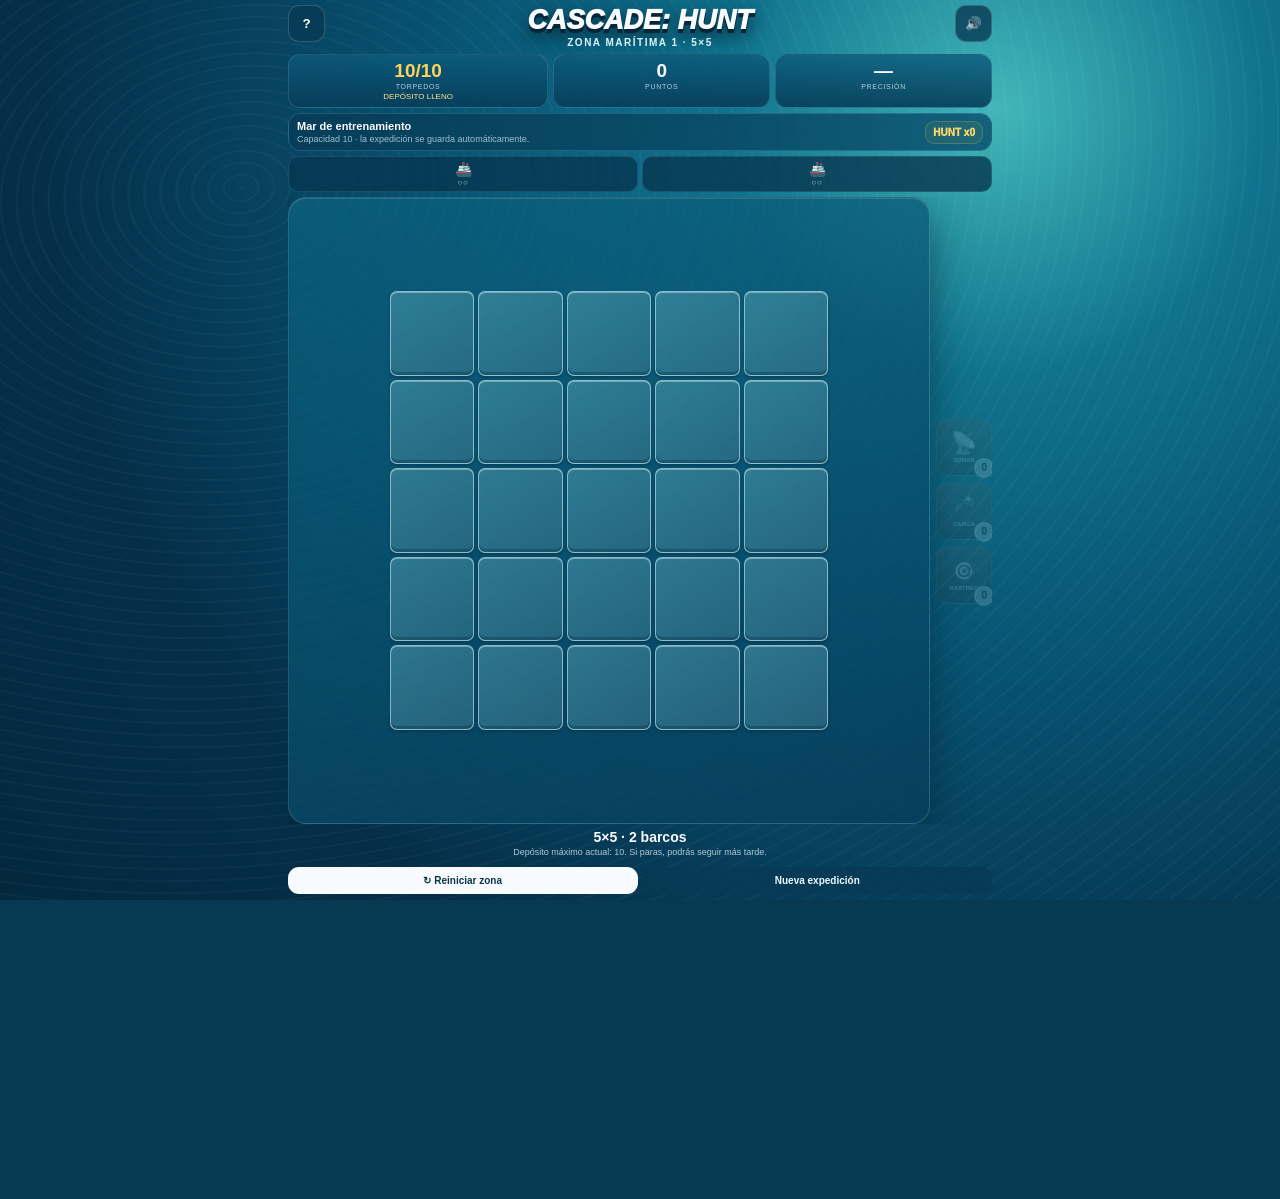
==== commit dfed6fd7: "Adaptar tablero a pantallas pequeñas" ====
--- a/index.html
+++ b/index.html
@@ -4,10 +4,13 @@
 <meta charset="utf-8">
 <meta name="viewport" content="width=device-width,initial-scale=1,maximum-scale=1,user-scalable=no,viewport-fit=cover">
 <meta name="theme-color" content="#063854">
-<title>CASCADE HUNT v10</title>
+<title>CASCADE HUNT v11</title>
 <style>
 :root{--ink:#f8fbff;--muted:#a9c1d1;--cyan:#65e4ff;--gold:#ffd35a;--green:#63e99a;--red:#ff6679}
-*{box-sizing:border-box;-webkit-tap-highlight-color:transparent;-webkit-touch-callout:none;user-select:none;-webkit-user-select:none}html,body{margin:0;width:100%;height:100%;overflow:hidden;overscroll-behavior:none;touch-action:none;background:#073952}body{position:fixed;inset:0;color:var(--ink);font-family:-apple-system,BlinkMacSystemFont,"Segoe UI",Roboto,Arial,sans-serif;background:radial-gradient(circle at 78% 12%,#41b7b9 0,#10738e 21%,#075372 44%,#052f49 75%,#03283e 100%)}body:before{content:"";position:absolute;inset:-20%;opacity:.22;background:repeating-radial-gradient(ellipse at 30% 25%,#ffffff22 0 2px,transparent 3px 16px);transform:rotate(-8deg);animation:water 18s linear infinite;pointer-events:none}@keyframes water{to{transform:translate3d(80px,35px,0) rotate(-8deg)}}button{font-family:inherit;touch-action:manipulation}.app{position:absolute;inset:0;display:flex;flex-direction:column;width:min(100%,720px);margin:auto;padding:calc(env(safe-area-inset-top) + 7px) 10px calc(env(safe-area-inset-bottom) + 8px);overflow:hidden}.top{position:relative;text-align:center;flex:0 0 auto}.title{font-size:27px;font-weight:1000;font-style:italic;text-shadow:0 4px 0 #062538,0 7px 18px #001d2b}.zone{font-size:10px;font-weight:900;letter-spacing:.15em;color:#d7f7ff;margin-top:1px}.icon{position:absolute;top:0;width:37px;height:37px;border:1px solid #ffffff2b;border-radius:11px;background:#083a54c9;color:#fff;font-weight:900}.help{left:0}.sound{right:0}.hud{display:grid;grid-template-columns:1.2fr 1fr 1fr;gap:6px;margin:8px 0 6px;flex:0 0 auto}.hudBox{background:linear-gradient(180deg,#0d5b7dcc,#073d59e8);border:1px solid #bdeeff25;border-radius:13px;padding:7px 5px;text-align:center}.hudBox b{display:block;font-size:20px;line-height:1}.hudBox span{display:block;font-size:7px;color:#b7cedb;letter-spacing:.1em;margin-top:4px}.ammo b{color:var(--gold)}.regen{display:block!important;color:#ffe68a!important;font-size:8px!important;letter-spacing:0!important;margin-top:3px!important;min-height:10px}.mission{display:grid;grid-template-columns:1fr auto;gap:7px;align-items:center;background:linear-gradient(90deg,#073c57e8,#0b5270d9);border:1px solid #aeeeff28;border-radius:13px;padding:7px 9px;margin-bottom:6px;flex:0 0 auto}.mission strong{display:block;font-size:11px}.mission small{display:block;font-size:9px;color:#9fc0d0;margin-top:2px}.streak{font-size:10px;font-weight:1000;color:#ffd96c;background:#ffd34f12;border:1px solid #ffd34f33;border-radius:9px;padding:6px 8px}.fleet{display:flex;gap:5px;margin-bottom:6px;flex:0 0 auto}.shipCard{flex:1;min-width:0;background:#07364fc9;border:1px solid #c8f2ff1d;border-radius:11px;padding:5px 3px;text-align:center}.shipCard .boat{display:block;font-size:15px}.shipCard .dots{display:block;font-size:8px;color:#c8dbe5;letter-spacing:1px;margin-top:2px;white-space:nowrap}.shipCard.sunk{background:#0c574b99;border-color:#78efb448}.shipCard.sunk .boat{opacity:.45}.shipCard.sunk .dots{color:#77f1b0}.gameArea{display:grid;grid-template-columns:1fr 58px;gap:7px;flex:1 1 auto;min-height:0}.boardWrap{position:relative;min-width:0;min-height:0;border-radius:20px;padding:10px;background:linear-gradient(145deg,#0b6682aa,#063d5cbb);border:1px solid #d9f8ff25;box-shadow:inset 0 1px 0 #ffffff20,0 22px 45px #001f2f99;display:flex;align-items:center;justify-content:center;overflow:hidden}.grid{display:grid;gap:4px;position:relative;z-index:2;touch-action:none;transition:width .45s ease}.cell{position:relative;aspect-ratio:1;border-radius:7px;border:1px solid #d6f6ff8e;background:linear-gradient(145deg,#65b2c36b,#427d9280);box-shadow:inset 0 1px 0 #ffffff5c,inset 0 -3px 0 #05384d66,0 2px 3px #01283a66;display:flex;align-items:center;justify-content:center;cursor:pointer;touch-action:none;overflow:hidden}.cell:active{transform:scale(.91)}.cell.water{background:linear-gradient(145deg,#0e5d79aa,#073e5baa);border-color:#8bdced43}.cell.auto{opacity:.72}.cell.hit{background:linear-gradient(145deg,#8a3141,#4a1723);border-color:#ff9eaa;box-shadow:0 0 11px #ff617455}.cell.sunk{background:linear-gradient(145deg,#206958,#104c42);border-color:#79f0b4}.cell.hot{animation:hot 1.05s infinite}@keyframes hot{50%{box-shadow:0 0 15px #ffd35a99;border-color:#ffe187}}.num{font-size:15px;font-weight:1000;color:#d9f8ff}.hitIcon{font-size:18px}.wreck{font-size:16px}.powers{display:flex;flex-direction:column;gap:7px;justify-content:center}.power{position:relative;border:1px solid #d6f8ff2c;border-radius:15px;background:linear-gradient(180deg,#0f6f8fd9,#073b59e8);color:white;padding:8px 2px;min-height:66px}.power.locked{opacity:.18;filter:grayscale(1)}.power .pIcon{display:block;font-size:24px}.power .pName{display:block;font-size:7px;font-weight:900;margin-top:3px}.power .count{position:absolute;right:-4px;bottom:-4px;width:21px;height:21px;border-radius:50%;display:flex;align-items:center;justify-content:center;background:#ffd64e;color:#19303b;font-size:11px;font-weight:1000;border:2px solid #fff5b4}.power.active{outline:3px solid #ffd65e;box-shadow:0 0 18px #ffd65e77}.message{text-align:center;min-height:52px;padding:7px 5px 1px;flex:0 0 auto}.message b{display:block;font-size:15px}.message small{display:block;color:#b1c8d5;margin-top:3px;font-size:10px}.bottom{display:grid;grid-template-columns:1fr 1fr;gap:6px;flex:0 0 auto}.bottom button{border:0;border-radius:12px;padding:9px 7px;font-size:11px;font-weight:900}.primary{background:#f7fbff;color:#0b3548}.secondary{background:#083a54d9;color:#eafaff;border:1px solid #ffffff1d}.flash{position:absolute;inset:0;z-index:20;pointer-events:none;opacity:0;background:radial-gradient(circle,#ffffffaa 0,#58e8ff33 20%,transparent 60%)}.flash.go{animation:flash .5s ease}@keyframes flash{20%{opacity:1}100%{opacity:0}}.float{position:absolute;left:50%;top:48%;z-index:25;pointer-events:none;font-size:35px;font-weight:1000;text-align:center;text-shadow:0 5px 13px #001;opacity:0;transform:translate(-50%,-50%) scale(.75)}.float.go{animation:float .85s ease}@keyframes float{20%{opacity:1;transform:translate(-50%,-50%) scale(1.08)}70%{opacity:1}100%{opacity:0;transform:translate(-50%,-85%) scale(.92)}}.overlay{position:fixed;inset:0;z-index:100;background:#031b2bef;backdrop-filter:blur(9px);display:none;align-items:center;justify-content:center;padding:17px;touch-action:none}.overlay.show{display:flex}.modal{width:min(100%,480px);max-height:88dvh;overflow:auto;touch-action:pan-y;background:linear-gradient(180deg,#0d506f,#07364f);border:1px solid #d8f8ff2d;border-radius:22px;padding:19px}.modal h2{margin:0 0 7px}.modal p{font-size:13px;color:#bdd0da;line-height:1.45}.rules div{padding:8px 0;border-top:1px solid #ffffff12;font-size:13px}.rules div:first-child{border-top:0}.rules small{display:block;color:#9fb8c7;margin-top:3px}.full{width:100%;border:0;border-radius:13px;padding:13px;font-size:14px;font-weight:900;background:#f7fbff;color:#093148;margin-top:11px}.alt{background:#ffd85b;color:#19303b}.ghost{background:#0b3c55;color:#d7f5ff;border:1px solid #ffffff1d}.big{font-size:40px;font-weight:1000;color:#ffe078;text-align:center}.near{background:#092d42;border:1px solid #67e3ff33;border-radius:13px;padding:11px;color:#c9eff8;font-size:13px;line-height:1.4;margin-top:10px}.progression{display:grid;grid-template-columns:repeat(6,1fr);gap:4px;margin-top:10px}.prog{background:#ffffff0c;border-radius:8px;padding:7px 2px;text-align:center;font-size:9px;color:#b7cbd6}.prog.active{background:#ffd35a22;border:1px solid #ffd35a55;color:#ffe492}.prog.done{background:#63e99a18;color:#80efb0}@media(max-height:740px){.title{font-size:23px}.hud{margin-top:5px}.hudBox{padding:5px 3px}.mission{padding:5px 8px}.shipCard{padding:3px 2px}.gameArea{grid-template-columns:1fr 52px}.power{min-height:57px;padding:5px 2px}.power .pIcon{font-size:20px}.message{min-height:43px;padding-top:4px}}
+*{box-sizing:border-box;-webkit-tap-highlight-color:transparent;-webkit-touch-callout:none;user-select:none;-webkit-user-select:none}html,body{margin:0;width:100%;height:100%;height:100dvh;max-height:100dvh;overflow:hidden;overscroll-behavior:none;touch-action:none;background:#073952}body{position:fixed;inset:0;color:var(--ink);font-family:-apple-system,BlinkMacSystemFont,"Segoe UI",Roboto,Arial,sans-serif;background:radial-gradient(circle at 78% 12%,#41b7b9 0,#10738e 21%,#075372 44%,#052f49 75%,#03283e 100%)}body:before{content:"";position:absolute;inset:-20%;opacity:.22;background:repeating-radial-gradient(ellipse at 30% 25%,#ffffff22 0 2px,transparent 3px 16px);transform:rotate(-8deg);animation:water 18s linear infinite;pointer-events:none}@keyframes water{to{transform:translate3d(80px,35px,0) rotate(-8deg)}}button{font-family:inherit;touch-action:manipulation}.app{position:absolute;inset:0;height:100dvh;max-height:100dvh;display:flex;flex-direction:column;width:min(100%,720px);margin:auto;padding:calc(env(safe-area-inset-top) + 5px) 8px calc(env(safe-area-inset-bottom) + 6px);overflow:hidden}.top{position:relative;text-align:center;flex:0 0 auto}.title{font-size:27px;font-weight:1000;font-style:italic;text-shadow:0 4px 0 #062538,0 7px 18px #001d2b}.zone{font-size:10px;font-weight:900;letter-spacing:.15em;color:#d7f7ff;margin-top:1px}.icon{position:absolute;top:0;width:37px;height:37px;border:1px solid #ffffff2b;border-radius:11px;background:#083a54c9;color:#fff;font-weight:900}.help{left:0}.sound{right:0}.hud{display:grid;grid-template-columns:1.2fr 1fr 1fr;gap:5px;margin:6px 0 5px;flex:0 0 auto}.hudBox{background:linear-gradient(180deg,#0d5b7dcc,#073d59e8);border:1px solid #bdeeff25;border-radius:12px;padding:6px 4px;text-align:center}.hudBox b{display:block;font-size:19px;line-height:1}.hudBox span{display:block;font-size:7px;color:#b7cedb;letter-spacing:.1em;margin-top:3px}.ammo b{color:var(--gold)}.regen{display:block!important;color:#ffe68a!important;font-size:8px!important;letter-spacing:0!important;margin-top:2px!important;min-height:9px}.mission{display:grid;grid-template-columns:1fr auto;gap:7px;align-items:center;background:linear-gradient(90deg,#073c57e8,#0b5270d9);border:1px solid #aeeeff28;border-radius:12px;padding:6px 8px;margin-bottom:5px;flex:0 0 auto}.mission strong{display:block;font-size:11px}.mission small{display:block;font-size:9px;color:#9fc0d0;margin-top:2px}.streak{font-size:10px;font-weight:1000;color:#ffd96c;background:#ffd34f12;border:1px solid #ffd34f33;border-radius:9px;padding:5px 7px}.fleet{display:flex;gap:4px;margin-bottom:5px;flex:0 0 auto}.shipCard{flex:1;min-width:0;background:#07364fc9;border:1px solid #c8f2ff1d;border-radius:10px;padding:4px 2px;text-align:center}.shipCard .boat{display:block;font-size:14px}.shipCard .dots{display:block;font-size:8px;color:#c8dbe5;letter-spacing:1px;margin-top:1px;white-space:nowrap}.shipCard.sunk{background:#0c574b99;border-color:#78efb448}.shipCard.sunk .boat{opacity:.45}.shipCard.sunk .dots{color:#77f1b0}.gameArea{display:grid;grid-template-columns:minmax(0,1fr) 56px;gap:6px;flex:1 1 0;min-height:0;overflow:hidden}.boardWrap{position:relative;min-width:0;min-height:0;border-radius:18px;padding:7px;background:linear-gradient(145deg,#0b6682aa,#063d5cbb);border:1px solid #d9f8ff25;box-shadow:inset 0 1px 0 #ffffff20,0 18px 38px #001f2f88;display:flex;align-items:center;justify-content:center;overflow:hidden}.grid{display:grid;gap:4px;position:relative;z-index:2;touch-action:none;transition:width .25s ease,height .25s ease;flex:0 0 auto}.cell{position:relative;aspect-ratio:1;border-radius:7px;border:1px solid #d6f6ff8e;background:linear-gradient(145deg,#65b2c36b,#427d9280);box-shadow:inset 0 1px 0 #ffffff5c,inset 0 -3px 0 #05384d66,0 2px 3px #01283a66;display:flex;align-items:center;justify-content:center;cursor:pointer;touch-action:none;overflow:hidden}.cell:active{transform:scale(.91)}.cell.water{background:linear-gradient(145deg,#0e5d79aa,#073e5baa);border-color:#8bdced43}.cell.auto{opacity:.72}.cell.hit{background:linear-gradient(145deg,#8a3141,#4a1723);border-color:#ff9eaa;box-shadow:0 0 11px #ff617455}.cell.sunk{background:linear-gradient(145deg,#206958,#104c42);border-color:#79f0b4}.cell.hot{animation:hot 1.05s infinite}@keyframes hot{50%{box-shadow:0 0 15px #ffd35a99;border-color:#ffe187}}.num{font-size:15px;font-weight:1000;color:#d9f8ff}.hitIcon{font-size:18px}.wreck{font-size:16px}.powers{display:flex;flex-direction:column;gap:6px;justify-content:center;min-height:0}.power{position:relative;border:1px solid #d6f8ff2c;border-radius:14px;background:linear-gradient(180deg,#0f6f8fd9,#073b59e8);color:white;padding:6px 2px;min-height:58px}.power.locked{opacity:.18;filter:grayscale(1)}.power .pIcon{display:block;font-size:21px}.power .pName{display:block;font-size:6px;font-weight:900;margin-top:2px}.power .count{position:absolute;right:-3px;bottom:-3px;width:20px;height:20px;border-radius:50%;display:flex;align-items:center;justify-content:center;background:#ffd64e;color:#19303b;font-size:10px;font-weight:1000;border:2px solid #fff5b4}.power.active{outline:3px solid #ffd65e;box-shadow:0 0 18px #ffd65e77}.message{text-align:center;min-height:43px;padding:5px 4px 0;flex:0 0 auto}.message b{display:block;font-size:14px}.message small{display:block;color:#b1c8d5;margin-top:2px;font-size:9px;line-height:1.15}.bottom{display:grid;grid-template-columns:1fr 1fr;gap:5px;flex:0 0 auto}.bottom button{border:0;border-radius:11px;padding:8px 6px;font-size:10px;font-weight:900}.primary{background:#f7fbff;color:#0b3548}.secondary{background:#083a54d9;color:#eafaff;border:1px solid #ffffff1d}.flash{position:absolute;inset:0;z-index:20;pointer-events:none;opacity:0;background:radial-gradient(circle,#ffffffaa 0,#58e8ff33 20%,transparent 60%)}.flash.go{animation:flash .5s ease}@keyframes flash{20%{opacity:1}100%{opacity:0}}.float{position:absolute;left:50%;top:48%;z-index:25;pointer-events:none;font-size:32px;font-weight:1000;text-align:center;text-shadow:0 5px 13px #001;opacity:0;transform:translate(-50%,-50%) scale(.75)}.float.go{animation:float .85s ease}@keyframes float{20%{opacity:1;transform:translate(-50%,-50%) scale(1.08)}70%{opacity:1}100%{opacity:0;transform:translate(-50%,-85%) scale(.92)}}.overlay{position:fixed;inset:0;z-index:100;background:#031b2bef;backdrop-filter:blur(9px);display:none;align-items:center;justify-content:center;padding:17px;touch-action:none}.overlay.show{display:flex}.modal{width:min(100%,480px);max-height:88dvh;overflow:auto;touch-action:pan-y;background:linear-gradient(180deg,#0d506f,#07364f);border:1px solid #d8f8ff2d;border-radius:22px;padding:19px}.modal h2{margin:0 0 7px}.modal p{font-size:13px;color:#bdd0da;line-height:1.45}.rules div{padding:8px 0;border-top:1px solid #ffffff12;font-size:13px}.rules div:first-child{border-top:0}.rules small{display:block;color:#9fb8c7;margin-top:3px}.full{width:100%;border:0;border-radius:13px;padding:13px;font-size:14px;font-weight:900;background:#f7fbff;color:#093148;margin-top:11px}.alt{background:#ffd85b;color:#19303b}.ghost{background:#0b3c55;color:#d7f5ff;border:1px solid #ffffff1d}.big{font-size:40px;font-weight:1000;color:#ffe078;text-align:center}.near{background:#092d42;border:1px solid #67e3ff33;border-radius:13px;padding:11px;color:#c9eff8;font-size:13px;line-height:1.4;margin-top:10px}.progression{display:grid;grid-template-columns:repeat(6,1fr);gap:4px;margin-top:10px}.prog{background:#ffffff0c;border-radius:8px;padding:7px 2px;text-align:center;font-size:9px;color:#b7cbd6}.prog.active{background:#ffd35a22;border:1px solid #ffd35a55;color:#ffe492}.prog.done{background:#63e99a18;color:#80efb0}
+@media(max-height:700px){.app{padding-top:calc(env(safe-area-inset-top) + 3px);padding-bottom:calc(env(safe-area-inset-bottom) + 3px)}.title{font-size:21px;line-height:1}.zone{font-size:8px}.icon{width:31px;height:31px;border-radius:9px}.hud{margin:4px 0}.hudBox{padding:4px 3px}.hudBox b{font-size:16px}.hudBox span{margin-top:2px}.regen{font-size:7px!important;min-height:8px}.mission{padding:4px 7px;margin-bottom:4px}.mission small{display:none}.streak{padding:4px 6px;font-size:9px}.fleet{margin-bottom:4px}.shipCard{padding:2px 2px}.shipCard .boat{font-size:12px}.shipCard .dots{font-size:7px}.gameArea{grid-template-columns:minmax(0,1fr) 48px;gap:4px}.boardWrap{padding:5px;border-radius:15px}.grid{gap:3px}.cell{border-radius:5px}.power{min-height:48px;padding:4px 1px;border-radius:11px}.power .pIcon{font-size:17px}.power .pName{font-size:5px}.power .count{width:17px;height:17px;font-size:9px}.message{min-height:34px;padding-top:3px}.message b{font-size:12px}.message small{font-size:8px;margin-top:1px}.bottom button{padding:6px 5px;font-size:9px}}
+@media(max-height:590px){.title{font-size:18px}.zone{font-size:7px}.hudBox{padding:3px 2px}.hudBox b{font-size:14px}.hudBox span{font-size:6px}.mission{display:flex;justify-content:center;padding:3px 5px}.mission strong{font-size:9px}.streak{display:none}.fleet{gap:3px}.shipCard .boat{font-size:10px}.shipCard .dots{font-size:6px}.message{min-height:23px;padding:2px}.message b{font-size:10px}.message small{display:none}.bottom button{padding:5px 4px;font-size:8px}.gameArea{grid-template-columns:minmax(0,1fr) 43px}.power{min-height:41px}.power .pIcon{font-size:15px}}
+@media(max-width:370px){.app{padding-left:5px;padding-right:5px}.gameArea{grid-template-columns:minmax(0,1fr) 44px;gap:4px}.hud{gap:3px}.fleet{gap:3px}.power{min-height:46px}.grid{gap:3px}}
 </style></head>
 <body><div class="app">
 <div class="top"><button id="help" class="icon help">?</button><div class="title">CASCADE: HUNT</div><div id="zone" class="zone">ZONA MARÍTIMA 1 · 5×5</div><button id="sound" class="icon sound">🔊</button></div>
@@ -31,9 +34,10 @@
 function consumeAmmo(n=1){applyRegen(false);if(ammo<n)return false;const wasAtOrAbove=ammo>=maxAmmo;ammo-=n;if(wasAtOrAbove)lastRegenAt=Date.now();return true}function normalShot(r,c){if(state[r][c]!==null||busy)return;if(!consumeAmmo(1)){showEmpty();return}busy=true;shots++;const s=shipAt(r,c);if(s){hits++;streak++;bestStreak=Math.max(bestStreak,streak);s.hits.add(key(r,c));state[r][c]={type:'hit'};score+=350+streak*80;logicalReveal(s,r,c);float('🎯 IMPACTO');tone(720,.11,.045);resolveSunk()}else{streak=0;state[r][c]={type:'water',n:clue(r,c),auto:false};score+=Math.max(10,state[r][c].n*25);float(state[r][c].n?'📡 '+state[r][c].n:'AGUA');tone(390,.08,.025)}afterAction()}
 function sonarAt(r,c){if(zone<2||powers.sonar<=0)return;powers.sonar--;power=null;for(let x=r-1;x<=r+1;x++)for(let y=c-1;y<=c+1;y++)if(inside(x,y)&&state[x][y]===null&&!shipAt(x,y))revealWater(x,y,false);score+=120;float('📡 SONAR');afterAction(false)}function depthAt(r,c){if(zone<3||powers.depth<=0)return;if(!consumeAmmo(1)){showEmpty();return}powers.depth--;power=null;let local=0;for(let x=r-1;x<=r+1;x++)for(let y=c-1;y<=c+1;y++)if(inside(x,y)&&state[x][y]===null){const s=shipAt(x,y);if(s){s.hits.add(key(x,y));state[x][y]={type:'hit'};hits++;local++;logicalReveal(s,x,y)}else revealWater(x,y,false)}shots++;score+=200+local*300;if(local)streak+=local;else streak=0;resolveSunk();float(local?'💣 '+local+' IMPACTOS':'💣 SIN CONTACTO');afterAction()}
 function hint(){if(zone<4||powers.hint<=0)return;powers.hint--;power=null;let cs=[];for(let r=0;r<N;r++)for(let c=0;c<N;c++)if(state[r][c]===null){let w=shipAt(r,c)?5:0;around(r,c).forEach(([x,y])=>{const st=state[x][y];if(st&&st.type==='water')w+=st.n;else if(st&&st.type==='hit')w+=7});cs.push({r,c,w:w+rr()})}cs.sort((a,b)=>b.w-a.w);if(cs[0])state[cs[0].r][cs[0].c]={type:'hint'};float('🎯 ZONA MARCADA');render();update();save()}function action(r,c){if(busy)return;if(power==='sonar')return sonarAt(r,c);if(power==='depth')return depthAt(r,c);if(state[r][c]&&state[r][c].type==='hint')state[r][c]=null;normalShot(r,c)}function afterAction(check=true){render();update();save();setTimeout(()=>{busy=false;if(check&&ships.every(s=>s.sunk))winZone();else if(ammo<=0)showEmpty()},230)}
-function renderFleet(){$('fleet').innerHTML='';ships.forEach(s=>{const d=document.createElement('div');d.className='shipCard'+(s.sunk?' sunk':'');d.innerHTML='<span class="boat">'+(s.sunk?'⚓':'🚢')+'</span><span class="dots">'+Array.from({length:s.len},(_,i)=>i<s.hits.size?'●':'○').join('')+'</span>';$('fleet').appendChild(d)})}function render(){const g=$('grid');g.style.gridTemplateColumns='repeat('+N+',1fr)';g.style.width=(N<=5?66:N===6?76:N===7?86:N===8?94:100)+'%';g.innerHTML='';for(let r=0;r<N;r++)for(let c=0;c<N;c++){const d=document.createElement('div'),st=state[r][c],s=shipAt(r,c);d.className='cell '+(st===null?'unknown':st.type==='water'?'water '+(st.auto?'auto':''):st.type==='hit'?(s&&s.sunk?'sunk':'hit'):'unknown hot');if(st&&st.type==='water'&&st.n){const n=document.createElement('span');n.className='num';n.textContent=st.n;d.appendChild(n)}else if(st&&st.type==='hit'){const e=document.createElement('span');e.className=s&&s.sunk?'wreck':'hitIcon';e.textContent=s&&s.sunk?'🚢':'💥';d.appendChild(e)}d.addEventListener('pointerdown',e=>{e.preventDefault();action(r,c)});g.appendChild(d)}}function update(){applyRegen(false);$('zone').textContent='ZONA MARÍTIMA '+zone+' · '+N+'×'+N;$('ammo').textContent=ammo+'/'+maxAmmo;$('regen').textContent=ammo>=maxAmmo?'DEPÓSITO LLENO':'+1 en '+fmt(regenRemaining());$('score').textContent=Math.round(score).toLocaleString('es-ES');$('accuracy').textContent=shots?Math.round(hits/shots*100)+'%':'—';$('streak').textContent='HUNT x'+streak;$('sonarCount').textContent=powers.sonar;$('depthCount').textContent=powers.depth;$('hintCount').textContent=powers.hint;$('sonarBtn').classList.toggle('locked',zone<2);$('depthBtn').classList.toggle('locked',zone<3);$('hintBtn').classList.toggle('locked',zone<4);$('sonarBtn').classList.toggle('active',power==='sonar');$('depthBtn').classList.toggle('active',power==='depth');$('missionTitle').textContent=power==='sonar'?'📡 Elige centro del escaneo':power==='depth'?'💣 Elige centro de la carga':cfg().name;$('missionText').textContent=power?'Toca una casilla para usar el poder.':'Capacidad '+maxAmmo+' · la expedición se guarda automáticamente.';renderFleet()}
+function fitBoard(){const wrap=$('boardWrap'),g=$('grid');if(!wrap||!g)return;const cs=getComputedStyle(wrap),padX=parseFloat(cs.paddingLeft)+parseFloat(cs.paddingRight),padY=parseFloat(cs.paddingTop)+parseFloat(cs.paddingBottom);const available=Math.max(90,Math.floor(Math.min(wrap.clientWidth-padX,wrap.clientHeight-padY)));const progression=N<=5?.72:N===6?.80:N===7?.88:N===8?.95:1;const size=Math.max(90,Math.floor(available*progression));g.style.width=size+'px';g.style.height=size+'px';const gap=window.innerHeight<620?2:window.innerHeight<720?3:4;g.style.gap=gap+'px'}
+function renderFleet(){$('fleet').innerHTML='';ships.forEach(s=>{const d=document.createElement('div');d.className='shipCard'+(s.sunk?' sunk':'');d.innerHTML='<span class="boat">'+(s.sunk?'⚓':'🚢')+'</span><span class="dots">'+Array.from({length:s.len},(_,i)=>i<s.hits.size?'●':'○').join('')+'</span>';$('fleet').appendChild(d)})}function render(){const g=$('grid');g.style.gridTemplateColumns='repeat('+N+',1fr)';g.style.gridTemplateRows='repeat('+N+',1fr)';g.innerHTML='';for(let r=0;r<N;r++)for(let c=0;c<N;c++){const d=document.createElement('div'),st=state[r][c],s=shipAt(r,c);d.className='cell '+(st===null?'unknown':st.type==='water'?'water '+(st.auto?'auto':''):st.type==='hit'?(s&&s.sunk?'sunk':'hit'):'unknown hot');if(st&&st.type==='water'&&st.n){const n=document.createElement('span');n.className='num';n.textContent=st.n;d.appendChild(n)}else if(st&&st.type==='hit'){const e=document.createElement('span');e.className=s&&s.sunk?'wreck':'hitIcon';e.textContent=s&&s.sunk?'🚢':'💥';d.appendChild(e)}d.addEventListener('pointerdown',e=>{e.preventDefault();action(r,c)});g.appendChild(d)}requestAnimationFrame(fitBoard)}function update(){applyRegen(false);$('zone').textContent='ZONA MARÍTIMA '+zone+' · '+N+'×'+N;$('ammo').textContent=ammo+'/'+maxAmmo;$('regen').textContent=ammo>=maxAmmo?'DEPÓSITO LLENO':'+1 en '+fmt(regenRemaining());$('score').textContent=Math.round(score).toLocaleString('es-ES');$('accuracy').textContent=shots?Math.round(hits/shots*100)+'%':'—';$('streak').textContent='HUNT x'+streak;$('sonarCount').textContent=powers.sonar;$('depthCount').textContent=powers.depth;$('hintCount').textContent=powers.hint;$('sonarBtn').classList.toggle('locked',zone<2);$('depthBtn').classList.toggle('locked',zone<3);$('hintBtn').classList.toggle('locked',zone<4);$('sonarBtn').classList.toggle('active',power==='sonar');$('depthBtn').classList.toggle('active',power==='depth');$('missionTitle').textContent=power==='sonar'?'📡 Elige centro del escaneo':power==='depth'?'💣 Elige centro de la carga':cfg().name;$('missionText').textContent=power?'Toca una casilla para usar el poder.':'Capacidad '+maxAmmo+' · la expedición se guarda automáticamente.';renderFleet();requestAnimationFrame(fitBoard)}
 function float(txt){const f=$('float');f.innerHTML=txt.replace('\n','<br>');f.classList.remove('go');$('flash').classList.remove('go');void f.offsetWidth;f.classList.add('go');$('flash').classList.add('go')}let audio=null;function tone(f,d=.08,v=.03){if(!soundOn)return;try{audio=audio||new(window.AudioContext||window.webkitAudioContext)();const o=audio.createOscillator(),gain=audio.createGain();o.frequency.value=f;gain.gain.value=v;o.connect(gain);gain.connect(audio.destination);o.start();gain.gain.exponentialRampToValueAtTime(.001,audio.currentTime+d);o.stop(audio.currentTime+d)}catch(e){}}
 function unlockForZone(){maxAmmo=Math.max(maxAmmo,capacityForZone());if(zone===2)powers.sonar=Math.max(powers.sonar,2);if(zone===3)powers.depth=Math.max(powers.depth,1);if(zone===4)powers.hint=Math.max(powers.hint,1);if(zone>4){powers.sonar=Math.min(3,powers.sonar+1);if(zone%2===1)powers.depth=Math.min(2,powers.depth+1);if(zone%2===0)powers.hint=Math.min(2,powers.hint+1)}}function newZone(){N=cfg().n;buildFleet();unlockForZone();streak=0;power=null;busy=false;render();update();save();$('msg').innerHTML='<b>'+N+'×'+N+' · '+cfg().f.length+' barcos</b><small>Depósito máximo actual: '+maxAmmo+'. Si paras, podrás seguir más tarde.</small>'}function winZone(){busy=true;const bonus=Math.max(700,ammo*60);score+=bonus;ammo+=zone<3?3:5;$('zoneScore').textContent='+'+bonus.toLocaleString('es-ES');$('zoneText').textContent='Zona '+zone+' completada · conservas '+ammo+' torpedos.';const next=CFG[Math.min(zone+1,6)];$('growText').textContent=zone<6?'La siguiente zona será '+next.n+'×'+next.n+'. Tu capacidad también puede aumentar al progresar.':'Has alcanzado 10×10 y el depósito máximo de 20 torpedos.';$('nextZone').textContent=zone<6?'AMPLIAR A '+next.n+'×'+next.n:'SIGUIENTE ZONA';$('zoneWin').classList.add('show');save()}
 function showEmpty(){busy=false;save();$('emptyAmmo').textContent=ammo+'/'+maxAmmo;$('emptyText').textContent='Tu expedición queda guardada exactamente en la Zona '+zone+'.';$('emptyTimer').textContent='Próximo torpedo en '+fmt(regenRemaining())+'. Recuperas 1 cada 20 minutos hasta '+maxAmmo+'.';$('empty').classList.add('show')}function progression(){const p=$('progression');p.innerHTML='';for(let z=1;z<=6;z++){const d=document.createElement('div');d.className='prog '+(z<zone?'done':z===zone?'active':'');d.textContent=z+' · '+CFG[z].n+'×'+CFG[z].n;p.appendChild(d)}}function freshStart(){seed=(Date.now()^Math.floor(Math.random()*0xffffffff))>>>0;rr=rng(seed);zone=1;N=5;ammo=10;maxAmmo=10;lastRegenAt=Date.now();score=0;shots=0;hits=0;streak=0;bestStreak=0;totalSunk=0;powers={sonar:0,depth:0,hint:0};newZone();progression();save()}function init(){if(load()){const gained=applyRegen(true);render();update();progression();if(gained===0&&ammo<=0)showEmpty();else if(gained===0)$('msg').innerHTML='<b>Expedición recuperada</b><small>Continúas exactamente donde lo dejaste en la Zona '+zone+'.</small>'}else freshStart()}
-$('sonarBtn').onclick=()=>{if(busy||zone<2||powers.sonar<=0)return;power=power==='sonar'?null:'sonar';update();save()};$('depthBtn').onclick=()=>{if(busy||zone<3||powers.depth<=0)return;power=power==='depth'?null:'depth';update();save()};$('hintBtn').onclick=()=>{if(busy||zone<4||powers.hint<=0)return;hint()};$('restart').onclick=()=>{if(busy)return;rr=rng(seed+zone*999);newZone()};$('new').onclick=()=>{localStorage.removeItem(SAVE);freshStart()};$('nextZone').onclick=()=>{$('zoneWin').classList.remove('show');zone++;rr=rng(seed+zone*997);newZone();progression()};$('help').onclick=()=>{progression();$('rules').classList.add('show')};$('closeRules').onclick=()=>$('rules').classList.remove('show');$('sound').onclick=()=>{soundOn=!soundOn;$('sound').textContent=soundOn?'🔊':'🔇';if(soundOn)tone(520)};$('demoBuy').onclick=()=>{ammo+=10;lastRegenAt=Date.now();$('empty').classList.remove('show');update();save();$('msg').innerHTML='<b>Recarga DEMO +10</b><small>No se ha realizado ningún pago real. La expedición continúa.</small>'};$('waitBtn').onclick=()=>$('empty').classList.remove('show');$('continueBtn').onclick=()=>{$('welcome').classList.remove('show');update();render()};function preventScroll(e){if(!e.target.closest('.modal'))e.preventDefault()}document.addEventListener('touchmove',preventScroll,{passive:false});document.addEventListener('gesturestart',e=>e.preventDefault(),{passive:false});document.addEventListener('gesturechange',e=>e.preventDefault(),{passive:false});window.addEventListener('scroll',()=>window.scrollTo(0,0));document.addEventListener('visibilitychange',()=>{if(document.hidden)save();else{const g=applyRegen(false);if(g>0&&ammo>0)$('empty').classList.remove('show');update();render()}});window.addEventListener('beforeunload',save);setInterval(()=>{applyRegen(false);update();if(ammo>0)$('empty').classList.remove('show')},1000);init();
+$('sonarBtn').onclick=()=>{if(busy||zone<2||powers.sonar<=0)return;power=power==='sonar'?null:'sonar';update();save()};$('depthBtn').onclick=()=>{if(busy||zone<3||powers.depth<=0)return;power=power==='depth'?null:'depth';update();save()};$('hintBtn').onclick=()=>{if(busy||zone<4||powers.hint<=0)return;hint()};$('restart').onclick=()=>{if(busy)return;rr=rng(seed+zone*999);newZone()};$('new').onclick=()=>{localStorage.removeItem(SAVE);freshStart()};$('nextZone').onclick=()=>{$('zoneWin').classList.remove('show');zone++;rr=rng(seed+zone*997);newZone();progression()};$('help').onclick=()=>{progression();$('rules').classList.add('show')};$('closeRules').onclick=()=>$('rules').classList.remove('show');$('sound').onclick=()=>{soundOn=!soundOn;$('sound').textContent=soundOn?'🔊':'🔇';if(soundOn)tone(520)};$('demoBuy').onclick=()=>{ammo+=10;lastRegenAt=Date.now();$('empty').classList.remove('show');update();save();$('msg').innerHTML='<b>Recarga DEMO +10</b><small>No se ha realizado ningún pago real. La expedición continúa.</small>'};$('waitBtn').onclick=()=>$('empty').classList.remove('show');$('continueBtn').onclick=()=>{$('welcome').classList.remove('show');update();render()};function preventScroll(e){if(!e.target.closest('.modal'))e.preventDefault()}document.addEventListener('touchmove',preventScroll,{passive:false});document.addEventListener('gesturestart',e=>e.preventDefault(),{passive:false});document.addEventListener('gesturechange',e=>e.preventDefault(),{passive:false});window.addEventListener('scroll',()=>window.scrollTo(0,0));window.addEventListener('resize',()=>requestAnimationFrame(fitBoard));if(window.visualViewport)window.visualViewport.addEventListener('resize',()=>requestAnimationFrame(fitBoard));document.addEventListener('visibilitychange',()=>{if(document.hidden)save();else{const g=applyRegen(false);if(g>0&&ammo>0)$('empty').classList.remove('show');update();render()}});window.addEventListener('beforeunload',save);setInterval(()=>{applyRegen(false);update();if(ammo>0)$('empty').classList.remove('show')},1000);init();
 </script></body></html>
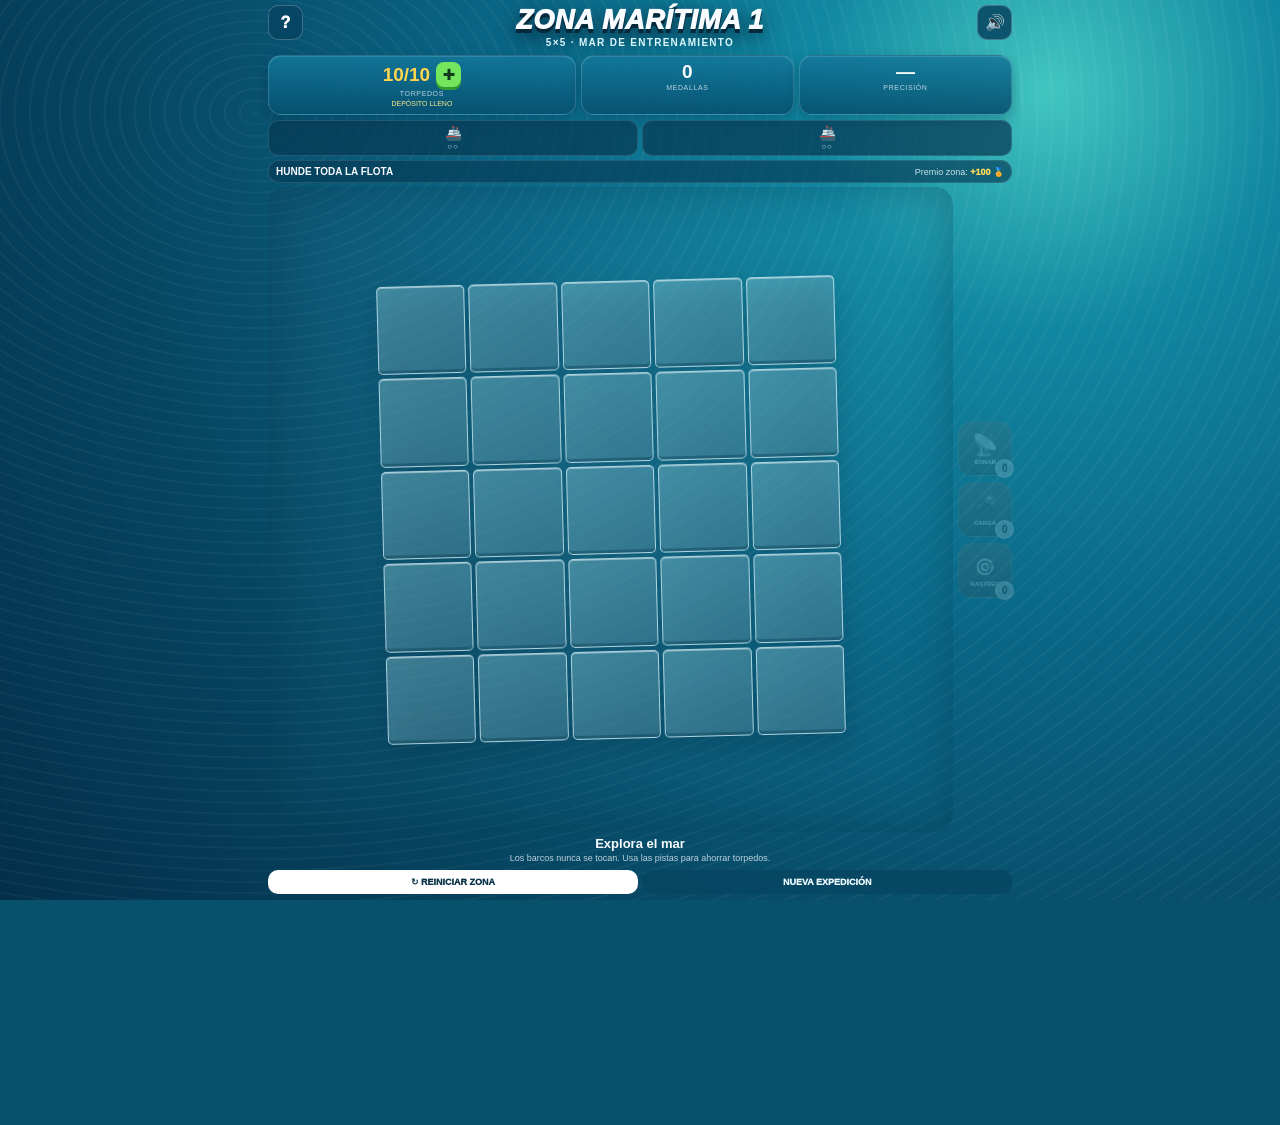
==== commit 715b0ab8: "Mejorar diseño visual, recompensas y recarga directa" ====
--- a/index.html
+++ b/index.html
@@ -1,43 +1,11 @@
-<!doctype html>
-<html lang="es">
-<head>
-<meta charset="utf-8">
-<meta name="viewport" content="width=device-width,initial-scale=1,maximum-scale=1,user-scalable=no,viewport-fit=cover">
-<meta name="theme-color" content="#063854">
-<title>CASCADE HUNT v11</title>
-<style>
-:root{--ink:#f8fbff;--muted:#a9c1d1;--cyan:#65e4ff;--gold:#ffd35a;--green:#63e99a;--red:#ff6679}
-*{box-sizing:border-box;-webkit-tap-highlight-color:transparent;-webkit-touch-callout:none;user-select:none;-webkit-user-select:none}html,body{margin:0;width:100%;height:100%;height:100dvh;max-height:100dvh;overflow:hidden;overscroll-behavior:none;touch-action:none;background:#073952}body{position:fixed;inset:0;color:var(--ink);font-family:-apple-system,BlinkMacSystemFont,"Segoe UI",Roboto,Arial,sans-serif;background:radial-gradient(circle at 78% 12%,#41b7b9 0,#10738e 21%,#075372 44%,#052f49 75%,#03283e 100%)}body:before{content:"";position:absolute;inset:-20%;opacity:.22;background:repeating-radial-gradient(ellipse at 30% 25%,#ffffff22 0 2px,transparent 3px 16px);transform:rotate(-8deg);animation:water 18s linear infinite;pointer-events:none}@keyframes water{to{transform:translate3d(80px,35px,0) rotate(-8deg)}}button{font-family:inherit;touch-action:manipulation}.app{position:absolute;inset:0;height:100dvh;max-height:100dvh;display:flex;flex-direction:column;width:min(100%,720px);margin:auto;padding:calc(env(safe-area-inset-top) + 5px) 8px calc(env(safe-area-inset-bottom) + 6px);overflow:hidden}.top{position:relative;text-align:center;flex:0 0 auto}.title{font-size:27px;font-weight:1000;font-style:italic;text-shadow:0 4px 0 #062538,0 7px 18px #001d2b}.zone{font-size:10px;font-weight:900;letter-spacing:.15em;color:#d7f7ff;margin-top:1px}.icon{position:absolute;top:0;width:37px;height:37px;border:1px solid #ffffff2b;border-radius:11px;background:#083a54c9;color:#fff;font-weight:900}.help{left:0}.sound{right:0}.hud{display:grid;grid-template-columns:1.2fr 1fr 1fr;gap:5px;margin:6px 0 5px;flex:0 0 auto}.hudBox{background:linear-gradient(180deg,#0d5b7dcc,#073d59e8);border:1px solid #bdeeff25;border-radius:12px;padding:6px 4px;text-align:center}.hudBox b{display:block;font-size:19px;line-height:1}.hudBox span{display:block;font-size:7px;color:#b7cedb;letter-spacing:.1em;margin-top:3px}.ammo b{color:var(--gold)}.regen{display:block!important;color:#ffe68a!important;font-size:8px!important;letter-spacing:0!important;margin-top:2px!important;min-height:9px}.mission{display:grid;grid-template-columns:1fr auto;gap:7px;align-items:center;background:linear-gradient(90deg,#073c57e8,#0b5270d9);border:1px solid #aeeeff28;border-radius:12px;padding:6px 8px;margin-bottom:5px;flex:0 0 auto}.mission strong{display:block;font-size:11px}.mission small{display:block;font-size:9px;color:#9fc0d0;margin-top:2px}.streak{font-size:10px;font-weight:1000;color:#ffd96c;background:#ffd34f12;border:1px solid #ffd34f33;border-radius:9px;padding:5px 7px}.fleet{display:flex;gap:4px;margin-bottom:5px;flex:0 0 auto}.shipCard{flex:1;min-width:0;background:#07364fc9;border:1px solid #c8f2ff1d;border-radius:10px;padding:4px 2px;text-align:center}.shipCard .boat{display:block;font-size:14px}.shipCard .dots{display:block;font-size:8px;color:#c8dbe5;letter-spacing:1px;margin-top:1px;white-space:nowrap}.shipCard.sunk{background:#0c574b99;border-color:#78efb448}.shipCard.sunk .boat{opacity:.45}.shipCard.sunk .dots{color:#77f1b0}.gameArea{display:grid;grid-template-columns:minmax(0,1fr) 56px;gap:6px;flex:1 1 0;min-height:0;overflow:hidden}.boardWrap{position:relative;min-width:0;min-height:0;border-radius:18px;padding:7px;background:linear-gradient(145deg,#0b6682aa,#063d5cbb);border:1px solid #d9f8ff25;box-shadow:inset 0 1px 0 #ffffff20,0 18px 38px #001f2f88;display:flex;align-items:center;justify-content:center;overflow:hidden}.grid{display:grid;gap:4px;position:relative;z-index:2;touch-action:none;transition:width .25s ease,height .25s ease;flex:0 0 auto}.cell{position:relative;aspect-ratio:1;border-radius:7px;border:1px solid #d6f6ff8e;background:linear-gradient(145deg,#65b2c36b,#427d9280);box-shadow:inset 0 1px 0 #ffffff5c,inset 0 -3px 0 #05384d66,0 2px 3px #01283a66;display:flex;align-items:center;justify-content:center;cursor:pointer;touch-action:none;overflow:hidden}.cell:active{transform:scale(.91)}.cell.water{background:linear-gradient(145deg,#0e5d79aa,#073e5baa);border-color:#8bdced43}.cell.auto{opacity:.72}.cell.hit{background:linear-gradient(145deg,#8a3141,#4a1723);border-color:#ff9eaa;box-shadow:0 0 11px #ff617455}.cell.sunk{background:linear-gradient(145deg,#206958,#104c42);border-color:#79f0b4}.cell.hot{animation:hot 1.05s infinite}@keyframes hot{50%{box-shadow:0 0 15px #ffd35a99;border-color:#ffe187}}.num{font-size:15px;font-weight:1000;color:#d9f8ff}.hitIcon{font-size:18px}.wreck{font-size:16px}.powers{display:flex;flex-direction:column;gap:6px;justify-content:center;min-height:0}.power{position:relative;border:1px solid #d6f8ff2c;border-radius:14px;background:linear-gradient(180deg,#0f6f8fd9,#073b59e8);color:white;padding:6px 2px;min-height:58px}.power.locked{opacity:.18;filter:grayscale(1)}.power .pIcon{display:block;font-size:21px}.power .pName{display:block;font-size:6px;font-weight:900;margin-top:2px}.power .count{position:absolute;right:-3px;bottom:-3px;width:20px;height:20px;border-radius:50%;display:flex;align-items:center;justify-content:center;background:#ffd64e;color:#19303b;font-size:10px;font-weight:1000;border:2px solid #fff5b4}.power.active{outline:3px solid #ffd65e;box-shadow:0 0 18px #ffd65e77}.message{text-align:center;min-height:43px;padding:5px 4px 0;flex:0 0 auto}.message b{display:block;font-size:14px}.message small{display:block;color:#b1c8d5;margin-top:2px;font-size:9px;line-height:1.15}.bottom{display:grid;grid-template-columns:1fr 1fr;gap:5px;flex:0 0 auto}.bottom button{border:0;border-radius:11px;padding:8px 6px;font-size:10px;font-weight:900}.primary{background:#f7fbff;color:#0b3548}.secondary{background:#083a54d9;color:#eafaff;border:1px solid #ffffff1d}.flash{position:absolute;inset:0;z-index:20;pointer-events:none;opacity:0;background:radial-gradient(circle,#ffffffaa 0,#58e8ff33 20%,transparent 60%)}.flash.go{animation:flash .5s ease}@keyframes flash{20%{opacity:1}100%{opacity:0}}.float{position:absolute;left:50%;top:48%;z-index:25;pointer-events:none;font-size:32px;font-weight:1000;text-align:center;text-shadow:0 5px 13px #001;opacity:0;transform:translate(-50%,-50%) scale(.75)}.float.go{animation:float .85s ease}@keyframes float{20%{opacity:1;transform:translate(-50%,-50%) scale(1.08)}70%{opacity:1}100%{opacity:0;transform:translate(-50%,-85%) scale(.92)}}.overlay{position:fixed;inset:0;z-index:100;background:#031b2bef;backdrop-filter:blur(9px);display:none;align-items:center;justify-content:center;padding:17px;touch-action:none}.overlay.show{display:flex}.modal{width:min(100%,480px);max-height:88dvh;overflow:auto;touch-action:pan-y;background:linear-gradient(180deg,#0d506f,#07364f);border:1px solid #d8f8ff2d;border-radius:22px;padding:19px}.modal h2{margin:0 0 7px}.modal p{font-size:13px;color:#bdd0da;line-height:1.45}.rules div{padding:8px 0;border-top:1px solid #ffffff12;font-size:13px}.rules div:first-child{border-top:0}.rules small{display:block;color:#9fb8c7;margin-top:3px}.full{width:100%;border:0;border-radius:13px;padding:13px;font-size:14px;font-weight:900;background:#f7fbff;color:#093148;margin-top:11px}.alt{background:#ffd85b;color:#19303b}.ghost{background:#0b3c55;color:#d7f5ff;border:1px solid #ffffff1d}.big{font-size:40px;font-weight:1000;color:#ffe078;text-align:center}.near{background:#092d42;border:1px solid #67e3ff33;border-radius:13px;padding:11px;color:#c9eff8;font-size:13px;line-height:1.4;margin-top:10px}.progression{display:grid;grid-template-columns:repeat(6,1fr);gap:4px;margin-top:10px}.prog{background:#ffffff0c;border-radius:8px;padding:7px 2px;text-align:center;font-size:9px;color:#b7cbd6}.prog.active{background:#ffd35a22;border:1px solid #ffd35a55;color:#ffe492}.prog.done{background:#63e99a18;color:#80efb0}
-@media(max-height:700px){.app{padding-top:calc(env(safe-area-inset-top) + 3px);padding-bottom:calc(env(safe-area-inset-bottom) + 3px)}.title{font-size:21px;line-height:1}.zone{font-size:8px}.icon{width:31px;height:31px;border-radius:9px}.hud{margin:4px 0}.hudBox{padding:4px 3px}.hudBox b{font-size:16px}.hudBox span{margin-top:2px}.regen{font-size:7px!important;min-height:8px}.mission{padding:4px 7px;margin-bottom:4px}.mission small{display:none}.streak{padding:4px 6px;font-size:9px}.fleet{margin-bottom:4px}.shipCard{padding:2px 2px}.shipCard .boat{font-size:12px}.shipCard .dots{font-size:7px}.gameArea{grid-template-columns:minmax(0,1fr) 48px;gap:4px}.boardWrap{padding:5px;border-radius:15px}.grid{gap:3px}.cell{border-radius:5px}.power{min-height:48px;padding:4px 1px;border-radius:11px}.power .pIcon{font-size:17px}.power .pName{font-size:5px}.power .count{width:17px;height:17px;font-size:9px}.message{min-height:34px;padding-top:3px}.message b{font-size:12px}.message small{font-size:8px;margin-top:1px}.bottom button{padding:6px 5px;font-size:9px}}
-@media(max-height:590px){.title{font-size:18px}.zone{font-size:7px}.hudBox{padding:3px 2px}.hudBox b{font-size:14px}.hudBox span{font-size:6px}.mission{display:flex;justify-content:center;padding:3px 5px}.mission strong{font-size:9px}.streak{display:none}.fleet{gap:3px}.shipCard .boat{font-size:10px}.shipCard .dots{font-size:6px}.message{min-height:23px;padding:2px}.message b{font-size:10px}.message small{display:none}.bottom button{padding:5px 4px;font-size:8px}.gameArea{grid-template-columns:minmax(0,1fr) 43px}.power{min-height:41px}.power .pIcon{font-size:15px}}
-@media(max-width:370px){.app{padding-left:5px;padding-right:5px}.gameArea{grid-template-columns:minmax(0,1fr) 44px;gap:4px}.hud{gap:3px}.fleet{gap:3px}.power{min-height:46px}.grid{gap:3px}}
-</style></head>
-<body><div class="app">
-<div class="top"><button id="help" class="icon help">?</button><div class="title">CASCADE: HUNT</div><div id="zone" class="zone">ZONA MARÍTIMA 1 · 5×5</div><button id="sound" class="icon sound">🔊</button></div>
-<div class="hud"><div class="hudBox ammo"><b id="ammo">10/10</b><span>TORPEDOS</span><span id="regen" class="regen"></span></div><div class="hudBox"><b id="score">0</b><span>PUNTOS</span></div><div class="hudBox"><b id="accuracy">—</b><span>PRECISIÓN</span></div></div>
-<div class="mission"><div><strong id="missionTitle">Mar de entrenamiento</strong><small id="missionText">Tablero pequeño. Aprende a leer las pistas.</small></div><div id="streak" class="streak">HUNT x0</div></div>
-<div id="fleet" class="fleet"></div>
-<div class="gameArea"><div id="boardWrap" class="boardWrap"><div id="grid" class="grid"></div><div id="flash" class="flash"></div><div id="float" class="float">IMPACTO</div></div><div class="powers"><button id="sonarBtn" class="power locked"><span class="pIcon">📡</span><span class="pName">SONAR</span><span id="sonarCount" class="count">0</span></button><button id="depthBtn" class="power locked"><span class="pIcon">💣</span><span class="pName">CARGA</span><span id="depthCount" class="count">0</span></button><button id="hintBtn" class="power locked"><span class="pIcon">🎯</span><span class="pName">RASTREO</span><span id="hintCount" class="count">0</span></button></div></div>
-<div id="msg" class="message"><b>Tu expedición se guarda sola</b><small>Si te quedas sin torpedos, podrás continuar exactamente aquí cuando se regeneren.</small></div>
-<div class="bottom"><button id="restart" class="primary">↻ Reiniciar zona</button><button id="new" class="secondary">Nueva expedición</button></div></div>
-<div id="rules" class="overlay"><div class="modal"><h2>Depósito de torpedos</h2><div class="rules"><div>⏱ Regeneración<small>Recuperas 1 torpedo cada 20 minutos hasta llenar tu capacidad.</small></div><div>💾 Persistencia total<small>Zona, tablero, barcos, impactos, poderes y puntuación se guardan automáticamente.</small></div><div>⚓ Depósito creciente<small>10 al inicio; 12 desde Zona 2; 15 desde Zona 4; 20 desde Zona 6.</small></div><div>🎁 Recompensas<small>Los torpedos ganados jugando pueden superar temporalmente el máximo del depósito.</small></div><div>🛒 Compra demo<small>La demo permite simular una recarga instantánea. No existe ningún pago real.</small></div></div><div id="progression" class="progression"></div><button id="closeRules" class="full">JUGAR</button></div></div>
-<div id="zoneWin" class="overlay"><div class="modal"><h2 style="text-align:center">🌊 Zona despejada</h2><div id="zoneScore" class="big">0</div><p id="zoneText" style="text-align:center"></p><div id="growText" class="near"></div><button id="nextZone" class="full">AMPLIAR ZONA</button></div></div>
-<div id="empty" class="overlay"><div class="modal"><h2 style="text-align:center">🚀 Depósito vacío</h2><div id="emptyAmmo" class="big">0</div><p id="emptyText" style="text-align:center"></p><div id="emptyTimer" class="near"></div><button id="demoBuy" class="full alt">RECARGA +10 · DEMO</button><button id="waitBtn" class="full ghost">SEGUIR MÁS TARDE</button></div></div>
-<div id="welcome" class="overlay"><div class="modal"><h2 style="text-align:center">⚓ Arsenal reabastecido</h2><div id="welcomeGain" class="big">+0</div><p id="welcomeText" style="text-align:center"></p><button id="continueBtn" class="full">CONTINUAR EXPEDICIÓN</button></div></div>
+<!doctype html><html lang="es"><head><meta charset="utf-8"><meta name="viewport" content="width=device-width,initial-scale=1,maximum-scale=1,user-scalable=no,viewport-fit=cover"><meta name="theme-color" content="#07516d"><title>CASCADE HUNT v12</title><style>
+:root{--white:#f8fcff;--gold:#ffd44f;--green:#67eaa0;--red:#ff6b7d;--blue:#0a5d7e;--dark:#05334b}*{box-sizing:border-box;-webkit-tap-highlight-color:transparent;user-select:none;-webkit-user-select:none}html,body{margin:0;width:100%;height:100dvh;overflow:hidden;touch-action:none;background:#07516d}body{position:fixed;inset:0;color:var(--white);font-family:-apple-system,BlinkMacSystemFont,"Segoe UI",Roboto,Arial,sans-serif;background:radial-gradient(circle at 82% 10%,#43c6c0 0,#1187a1 18%,#0a6585 42%,#06435f 73%,#032f49 100%)}body:before{content:"";position:absolute;inset:-25%;opacity:.28;background:repeating-radial-gradient(ellipse at 30% 25%,#fff2 0 2px,transparent 3px 15px);animation:sea 18s linear infinite;pointer-events:none}@keyframes sea{to{transform:translate(70px,35px) rotate(-3deg)}}button{font:inherit}.app{position:absolute;inset:0;width:min(100%,760px);height:100dvh;margin:auto;padding:calc(env(safe-area-inset-top) + 5px) 8px calc(env(safe-area-inset-bottom) + 6px);display:flex;flex-direction:column;overflow:hidden}.top{position:relative;text-align:center;flex:none}.zoneTitle{font-size:27px;font-weight:1000;font-style:italic;letter-spacing:.02em;text-shadow:0 4px 0 #06283b,0 8px 20px #001b2c}.zoneSub{font-size:10px;font-weight:900;letter-spacing:.13em;color:#d9f8ff;margin-top:1px}.topBtn{position:absolute;top:0;width:35px;height:35px;border:1px solid #ffffff3a;border-radius:10px;background:#064461d9;color:white;font-weight:1000}.help{left:0}.sound{right:0}.status{display:grid;grid-template-columns:1.3fr .9fr .9fr;gap:5px;margin:7px 0 5px;flex:none}.pill{min-width:0;background:linear-gradient(180deg,#13789bdd,#07506fe8);border:1px solid #c8f4ff2f;border-radius:13px;padding:6px 6px;box-shadow:inset 0 1px #ffffff22,0 6px 14px #00304b55;text-align:center}.pill strong{display:block;font-size:19px;line-height:1}.pill span{display:block;font-size:7px;color:#b9d2df;margin-top:3px;letter-spacing:.09em}.ammoRow{display:flex;align-items:center;justify-content:center;gap:6px}.ammoRow strong{color:var(--gold)}.plus{width:25px;height:25px;border:0;border-radius:8px;background:#73e65e;color:#113a20;font-size:20px;font-weight:1000;line-height:1;box-shadow:0 3px 0 #329b32}.regen{font-size:7px!important;color:#ffe88b!important;letter-spacing:0!important;min-height:8px}.fleetRail{display:flex;gap:4px;margin-bottom:4px;flex:none}.shipCard{flex:1;min-width:0;text-align:center;background:#073a54b8;border:1px solid #d5f7ff22;border-radius:10px;padding:4px 2px}.shipCard .boat{display:block;font-size:14px}.shipCard .dots{display:block;font-size:8px;letter-spacing:1px;color:#d1e5ed;margin-top:1px}.shipCard.sunk{background:#11604e99;border-color:#7ef0b94a}.shipCard.sunk .boat{opacity:.45}.rewardStrip{display:flex;align-items:center;justify-content:space-between;gap:7px;background:#063b55a8;border:1px solid #ffffff1c;border-radius:11px;padding:5px 7px;margin-bottom:4px;flex:none}.rewardStrip strong{font-size:10px}.rewardStrip span{font-size:9px;color:#c9e2ec}.rewardBadge{color:#ffd85a!important;font-weight:1000}.game{display:grid;grid-template-columns:minmax(0,1fr) 54px;gap:5px;flex:1 1 0;min-height:0}.seaField{position:relative;min-width:0;min-height:0;display:flex;align-items:center;justify-content:center;overflow:hidden;border-radius:18px;background:linear-gradient(145deg,#ffffff05,#0ce4ff08);box-shadow:inset 0 0 45px #00334c66}.seaField:after{content:"";position:absolute;inset:5%;border-radius:50%;background:radial-gradient(circle,#8eeeff18,transparent 65%);pointer-events:none}.grid{display:grid;gap:4px;z-index:2;transform:rotate(-1.5deg);filter:drop-shadow(0 11px 13px #00263c77)}.cell{aspect-ratio:1;display:flex;align-items:center;justify-content:center;border:1.5px solid #d8f6ffb8;border-radius:5px;background:linear-gradient(145deg,#83c6d36e,#4f8aa080);box-shadow:inset 0 1px #ffffff70,inset 0 -3px #063d5266;touch-action:none;overflow:hidden}.cell:active{transform:scale(.91)}.cell.water{background:#0a567399;border-color:#8bdcf05c;opacity:.78}.cell.hit{background:linear-gradient(145deg,#913545,#4c1724);border-color:#ffb0ba;box-shadow:0 0 13px #ff647777}.cell.sunk{background:linear-gradient(145deg,#246d5b,#10503f);border-color:#79efb3}.cell.hot{animation:pulse 1s infinite}@keyframes pulse{50%{box-shadow:0 0 14px #ffe05f99;border-color:#ffe87d}}.num{font-size:15px;font-weight:1000}.powers{display:flex;flex-direction:column;justify-content:center;gap:6px}.power{position:relative;min-height:55px;border:1px solid #d8f8ff38;border-radius:14px;background:linear-gradient(180deg,#1280a3e3,#07506fe8);color:white;padding:5px 1px}.power.locked{opacity:.2;filter:grayscale(1)}.power.active{outline:3px solid #ffd957;box-shadow:0 0 17px #ffd95766}.pIcon{display:block;font-size:21px}.pName{display:block;font-size:6px;font-weight:1000;margin-top:2px}.count{position:absolute;right:-3px;bottom:-3px;width:19px;height:19px;border-radius:50%;display:flex;align-items:center;justify-content:center;background:#ffd954;color:#17343d;font-size:10px;font-weight:1000;border:2px solid #fff4ac}.message{text-align:center;min-height:38px;padding:4px 3px 0;flex:none}.message b{display:block;font-size:13px}.message small{display:block;font-size:9px;color:#bdd1dc;margin-top:2px}.buttons{display:grid;grid-template-columns:1fr 1fr;gap:5px;flex:none}.buttons button{border:0;border-radius:10px;padding:7px 5px;font-size:9px;font-weight:1000}.primary{background:#fff;color:#0a3548}.secondary{background:#064663d9;color:#eafaff;border:1px solid #ffffff1d}.float{position:absolute;left:50%;top:48%;z-index:20;font-size:31px;font-weight:1000;text-align:center;text-shadow:0 5px 12px #001;opacity:0;transform:translate(-50%,-50%) scale(.8);pointer-events:none}.float.go{animation:float .8s ease}@keyframes float{20%{opacity:1;transform:translate(-50%,-50%) scale(1.08)}70%{opacity:1}100%{opacity:0;transform:translate(-50%,-85%) scale(.92)}}.overlay{position:fixed;inset:0;z-index:100;background:#031b2bef;backdrop-filter:blur(8px);display:none;align-items:center;justify-content:center;padding:16px}.overlay.show{display:flex}.modal{width:min(100%,470px);max-height:88dvh;overflow:auto;touch-action:pan-y;background:linear-gradient(180deg,#0d5d7d,#07384f);border:1px solid #d6f8ff2d;border-radius:22px;padding:18px;box-shadow:0 30px 80px #001826}.modal h2{margin:0 0 8px}.modal p{font-size:13px;color:#c0d4de}.big{font-size:40px;font-weight:1000;text-align:center;color:#ffe077}.shopGrid{display:grid;gap:8px;margin-top:10px}.shopItem{display:grid;grid-template-columns:1fr auto;gap:8px;align-items:center;background:#ffffff0c;border:1px solid #ffffff17;border-radius:13px;padding:10px}.shopItem strong{font-size:14px}.shopItem small{display:block;color:#adc5d2;margin-top:3px}.buy{border:0;border-radius:10px;background:#ffd653;color:#18343d;font-weight:1000;padding:9px}.full{width:100%;border:0;border-radius:12px;padding:12px;font-size:13px;font-weight:1000;background:#fff;color:#0a3346;margin-top:10px}.near{background:#062f45;border:1px solid #6fe9ff32;border-radius:12px;padding:10px;color:#d1eff6;font-size:12px;margin-top:8px}.rules div{padding:7px 0;border-top:1px solid #ffffff12;font-size:12px}.rules small{display:block;color:#a9c0cc;margin-top:2px}
+@media(max-height:690px){.zoneTitle{font-size:21px}.zoneSub{font-size:8px}.topBtn{width:30px;height:30px}.status{margin:4px 0}.pill{padding:4px}.pill strong{font-size:16px}.rewardStrip{padding:3px 6px}.shipCard{padding:2px}.shipCard .boat{font-size:11px}.shipCard .dots{font-size:7px}.game{grid-template-columns:minmax(0,1fr) 46px}.power{min-height:45px}.pIcon{font-size:17px}.message{min-height:27px;padding-top:2px}.message b{font-size:11px}.message small{display:none}.buttons button{padding:5px;font-size:8px}.grid{gap:3px}}
+</style></head><body><div class="app"><div class="top"><button id="help" class="topBtn help">?</button><div id="zoneTitle" class="zoneTitle">ZONA MARÍTIMA 1</div><div id="zoneSub" class="zoneSub">5×5 · MAR DE ENTRENAMIENTO</div><button id="sound" class="topBtn sound">🔊</button></div><div class="status"><div class="pill"><div class="ammoRow"><strong id="ammo">10/10</strong><button id="shopPlus" class="plus">+</button></div><span>TORPEDOS</span><span id="regen" class="regen"></span></div><div class="pill"><strong id="coins">0</strong><span>MEDALLAS</span></div><div class="pill"><strong id="accuracy">—</strong><span>PRECISIÓN</span></div></div><div id="fleet" class="fleetRail"></div><div class="rewardStrip"><strong id="objective">HUNDE TODA LA FLOTA</strong><span>Premio zona: <b id="zoneReward" class="rewardBadge">+100</b></span></div><div class="game"><div id="seaField" class="seaField"><div id="grid" class="grid"></div><div id="float" class="float"></div></div><div class="powers"><button id="sonarBtn" class="power locked"><span class="pIcon">📡</span><span class="pName">SONAR</span><span id="sonarCount" class="count">0</span></button><button id="depthBtn" class="power locked"><span class="pIcon">💣</span><span class="pName">CARGA</span><span id="depthCount" class="count">0</span></button><button id="hintBtn" class="power locked"><span class="pIcon">🎯</span><span class="pName">RASTREO</span><span id="hintCount" class="count">0</span></button></div></div><div id="msg" class="message"><b>Explora el mar</b><small>Los barcos nunca se tocan. Usa las pistas para ahorrar torpedos.</small></div><div class="buttons"><button id="restart" class="primary">↻ REINICIAR ZONA</button><button id="new" class="secondary">NUEVA EXPEDICIÓN</button></div></div>
+<div id="shop" class="overlay"><div class="modal"><h2>⚓ Arsenal</h2><p>Recargas de demostración. No se realiza ningún pago real.</p><div class="shopGrid"><div class="shopItem"><div><strong>🚀 +10 torpedos</strong><small>Continúa inmediatamente.</small></div><button class="buy" data-buy="10">DEMO</button></div><div class="shopItem"><div><strong>📦 Llenar depósito</strong><small>Recarga hasta tu capacidad máxima.</small></div><button class="buy" data-buy="full">DEMO</button></div></div><button id="closeShop" class="full">VOLVER</button></div></div>
+<div id="rules" class="overlay"><div class="modal"><h2>Cómo jugar</h2><div class="rules"><div>🚀 Toca una casilla<small>Cada disparo normal consume 1 torpedo.</small></div><div>📡 Lee los números<small>Indican cuántas secciones de barco hay en las ocho casillas vecinas.</small></div><div>🚢 Los barcos no se tocan<small>Cuando impactas o hundes uno, el juego descarta automáticamente posiciones imposibles.</small></div><div>🏅 Cada zona da premio<small>Ganas medallas y, en algunas zonas, poderes extra.</small></div><div>➕ Arsenal<small>El botón + junto a los torpedos abre la recarga.</small></div></div><button id="closeRules" class="full">JUGAR</button></div></div>
+<div id="zoneWin" class="overlay"><div class="modal"><h2 style="text-align:center">🌊 ZONA DESPEJADA</h2><div id="winReward" class="big">+100</div><p id="winText" style="text-align:center"></p><div id="winBonus" class="near"></div><button id="nextZone" class="full">SIGUIENTE ZONA</button></div></div>
+<div id="empty" class="overlay"><div class="modal"><h2 style="text-align:center">🚀 SIN TORPEDOS</h2><div id="emptyTimer" class="near"></div><button id="emptyShop" class="full">ABRIR ARSENAL</button><button id="waitBtn" class="full">SEGUIR MÁS TARDE</button></div></div>
 <script>
-const $=id=>document.getElementById(id),SAVE='cascadeHuntV10',REGEN_MS=20*60*1000;let N=5,zone=1,seed=0,rr=null,ships=[],state=[],ammo=10,maxAmmo=10,lastRegenAt=Date.now(),score=0,shots=0,hits=0,streak=0,bestStreak=0,soundOn=true,busy=false,power=null,powers={sonar:0,depth:0,hint:0},totalSunk=0;
-const CFG={1:{n:5,f:[2,2],name:'Mar de entrenamiento'},2:{n:6,f:[2,3],name:'Aguas abiertas'},3:{n:7,f:[2,2,3],name:'Zona de patrulla'},4:{n:8,f:[2,3,3,4],name:'Mar profundo'},5:{n:9,f:[2,3,3,4,4],name:'Océano hostil'},6:{n:10,f:[2,3,3,4,5],name:'Zona abisal'}};
-function cfg(){return CFG[Math.min(zone,6)]}function capacityForZone(){return zone>=6?20:zone>=4?15:zone>=2?12:10}function rng(s){s=s>>>0;return()=>{s=(s+0x6D2B79F5)|0;let t=s;t=Math.imul(t^t>>>15,t|1);t^=t+Math.imul(t^t>>>7,t|61);return((t^t>>>14)>>>0)/4294967296}}function inside(r,c){return r>=0&&r<N&&c>=0&&c<N}function key(r,c){return r+','+c}function around(r,c){const a=[];for(let x=r-1;x<=r+1;x++)for(let y=c-1;y<=c+1;y++)if(inside(x,y)&&!(x===r&&y===c))a.push([x,y]);return a}function shipAt(r,c){return ships.find(s=>s.cells.some(([x,y])=>x===r&&y===c))}function touching(cells){return ships.some(s=>s.cells.some(([r,c])=>cells.some(([x,y])=>Math.abs(r-x)<=1&&Math.abs(c-y)<=1)))}
-function serializeShips(){return ships.map(s=>({id:s.id,len:s.len,cells:s.cells,hits:[...s.hits],sunk:s.sunk}))}function restoreShips(arr){return arr.map(s=>({id:s.id,len:s.len,cells:s.cells,hits:new Set(s.hits||[]),sunk:!!s.sunk}))}function save(){const data={v:10,N,zone,seed,ships:serializeShips(),state,ammo,maxAmmo,lastRegenAt,score,shots,hits,streak,bestStreak,powers,totalSunk};localStorage.setItem(SAVE,JSON.stringify(data))}function load(){try{const d=JSON.parse(localStorage.getItem(SAVE)||'null');if(!d||d.v!==10)return false;N=d.N;zone=d.zone;seed=d.seed;rr=rng(seed+zone*997);ships=restoreShips(d.ships||[]);state=d.state;ammo=d.ammo;maxAmmo=d.maxAmmo||capacityForZone();lastRegenAt=d.lastRegenAt||Date.now();score=d.score||0;shots=d.shots||0;hits=d.hits||0;streak=d.streak||0;bestStreak=d.bestStreak||0;powers=d.powers||{sonar:0,depth:0,hint:0};totalSunk=d.totalSunk||0;return true}catch(e){return false}}
-function applyRegen(showWelcome=false){const now=Date.now();maxAmmo=Math.max(maxAmmo,capacityForZone());if(ammo>=maxAmmo){lastRegenAt=now;return 0}const elapsed=Math.max(0,now-lastRegenAt),gain=Math.floor(elapsed/REGEN_MS);if(gain<=0)return 0;const before=ammo;ammo=Math.min(maxAmmo,ammo+gain);const added=ammo-before;lastRegenAt=ammo>=maxAmmo?now:lastRegenAt+added*REGEN_MS;save();if(showWelcome&&added>0){$('welcomeGain').textContent='+'+added;$('welcomeText').textContent='Has recuperado '+added+' torpedo'+(added===1?'':'s')+' mientras estabas fuera. Continúas en la Zona '+zone+'.';$('welcome').classList.add('show')}return added}function regenRemaining(){if(ammo>=maxAmmo)return 0;return Math.max(0,REGEN_MS-(Date.now()-lastRegenAt))}function fmt(ms){const s=Math.ceil(ms/1000),m=Math.floor(s/60),ss=s%60;return String(m).padStart(2,'0')+':'+String(ss).padStart(2,'0')}
-function buildFleet(){ships=[];for(let id=0;id<cfg().f.length;id++){const len=cfg().f[id];let ok=false;for(let t=0;t<2500&&!ok;t++){const h=rr()<.5,r=h?Math.floor(rr()*N):Math.floor(rr()*(N-len+1)),c=h?Math.floor(rr()*(N-len+1)):Math.floor(rr()*N),cells=[];for(let i=0;i<len;i++)cells.push([r+(h?0:i),c+(h?i:0)]);if(touching(cells))continue;ships.push({id,len,cells,hits:new Set(),sunk:false});ok=true}if(!ok){id=-1;ships=[]}}state=Array.from({length:N},()=>Array(N).fill(null))}function clue(r,c){let n=0;around(r,c).forEach(([x,y])=>{if(shipAt(x,y))n++});return n}function revealWater(r,c,auto=true){if(!inside(r,c)||state[r][c]!==null||shipAt(r,c))return;state[r][c]={type:'water',n:clue(r,c),auto}}function logicalReveal(s,r,c){[[r-1,c-1],[r-1,c+1],[r+1,c-1],[r+1,c+1]].forEach(([x,y])=>revealWater(x,y,true));const hs=[...s.hits].map(k=>k.split(',').map(Number));if(hs.length>=2){const row=hs.every(p=>p[0]===hs[0][0]),col=hs.every(p=>p[1]===hs[0][1]);if(row)hs.forEach(([x,y])=>{revealWater(x-1,y);revealWater(x+1,y)});if(col)hs.forEach(([x,y])=>{revealWater(x,y-1);revealWater(x,y+1)})}}function revealPerimeter(s){s.cells.forEach(([r,c])=>{for(let x=r-1;x<=r+1;x++)for(let y=c-1;y<=c+1;y++)if(inside(x,y)&&!shipAt(x,y))revealWater(x,y,true)})}function reward(len){return len===2?2:len===3?3:len===4?4:6}function resolveSunk(){for(const s of ships){if(!s.sunk&&s.hits.size===s.len){s.sunk=true;totalSunk++;const rw=reward(s.len);ammo+=rw;score+=s.len*700+streak*120;revealPerimeter(s);float('🚢 HUNDIDO\n+'+rw+' TORPEDOS');tone(930,.2,.055)}}renderFleet()}
-function consumeAmmo(n=1){applyRegen(false);if(ammo<n)return false;const wasAtOrAbove=ammo>=maxAmmo;ammo-=n;if(wasAtOrAbove)lastRegenAt=Date.now();return true}function normalShot(r,c){if(state[r][c]!==null||busy)return;if(!consumeAmmo(1)){showEmpty();return}busy=true;shots++;const s=shipAt(r,c);if(s){hits++;streak++;bestStreak=Math.max(bestStreak,streak);s.hits.add(key(r,c));state[r][c]={type:'hit'};score+=350+streak*80;logicalReveal(s,r,c);float('🎯 IMPACTO');tone(720,.11,.045);resolveSunk()}else{streak=0;state[r][c]={type:'water',n:clue(r,c),auto:false};score+=Math.max(10,state[r][c].n*25);float(state[r][c].n?'📡 '+state[r][c].n:'AGUA');tone(390,.08,.025)}afterAction()}
-function sonarAt(r,c){if(zone<2||powers.sonar<=0)return;powers.sonar--;power=null;for(let x=r-1;x<=r+1;x++)for(let y=c-1;y<=c+1;y++)if(inside(x,y)&&state[x][y]===null&&!shipAt(x,y))revealWater(x,y,false);score+=120;float('📡 SONAR');afterAction(false)}function depthAt(r,c){if(zone<3||powers.depth<=0)return;if(!consumeAmmo(1)){showEmpty();return}powers.depth--;power=null;let local=0;for(let x=r-1;x<=r+1;x++)for(let y=c-1;y<=c+1;y++)if(inside(x,y)&&state[x][y]===null){const s=shipAt(x,y);if(s){s.hits.add(key(x,y));state[x][y]={type:'hit'};hits++;local++;logicalReveal(s,x,y)}else revealWater(x,y,false)}shots++;score+=200+local*300;if(local)streak+=local;else streak=0;resolveSunk();float(local?'💣 '+local+' IMPACTOS':'💣 SIN CONTACTO');afterAction()}
-function hint(){if(zone<4||powers.hint<=0)return;powers.hint--;power=null;let cs=[];for(let r=0;r<N;r++)for(let c=0;c<N;c++)if(state[r][c]===null){let w=shipAt(r,c)?5:0;around(r,c).forEach(([x,y])=>{const st=state[x][y];if(st&&st.type==='water')w+=st.n;else if(st&&st.type==='hit')w+=7});cs.push({r,c,w:w+rr()})}cs.sort((a,b)=>b.w-a.w);if(cs[0])state[cs[0].r][cs[0].c]={type:'hint'};float('🎯 ZONA MARCADA');render();update();save()}function action(r,c){if(busy)return;if(power==='sonar')return sonarAt(r,c);if(power==='depth')return depthAt(r,c);if(state[r][c]&&state[r][c].type==='hint')state[r][c]=null;normalShot(r,c)}function afterAction(check=true){render();update();save();setTimeout(()=>{busy=false;if(check&&ships.every(s=>s.sunk))winZone();else if(ammo<=0)showEmpty()},230)}
-function fitBoard(){const wrap=$('boardWrap'),g=$('grid');if(!wrap||!g)return;const cs=getComputedStyle(wrap),padX=parseFloat(cs.paddingLeft)+parseFloat(cs.paddingRight),padY=parseFloat(cs.paddingTop)+parseFloat(cs.paddingBottom);const available=Math.max(90,Math.floor(Math.min(wrap.clientWidth-padX,wrap.clientHeight-padY)));const progression=N<=5?.72:N===6?.80:N===7?.88:N===8?.95:1;const size=Math.max(90,Math.floor(available*progression));g.style.width=size+'px';g.style.height=size+'px';const gap=window.innerHeight<620?2:window.innerHeight<720?3:4;g.style.gap=gap+'px'}
-function renderFleet(){$('fleet').innerHTML='';ships.forEach(s=>{const d=document.createElement('div');d.className='shipCard'+(s.sunk?' sunk':'');d.innerHTML='<span class="boat">'+(s.sunk?'⚓':'🚢')+'</span><span class="dots">'+Array.from({length:s.len},(_,i)=>i<s.hits.size?'●':'○').join('')+'</span>';$('fleet').appendChild(d)})}function render(){const g=$('grid');g.style.gridTemplateColumns='repeat('+N+',1fr)';g.style.gridTemplateRows='repeat('+N+',1fr)';g.innerHTML='';for(let r=0;r<N;r++)for(let c=0;c<N;c++){const d=document.createElement('div'),st=state[r][c],s=shipAt(r,c);d.className='cell '+(st===null?'unknown':st.type==='water'?'water '+(st.auto?'auto':''):st.type==='hit'?(s&&s.sunk?'sunk':'hit'):'unknown hot');if(st&&st.type==='water'&&st.n){const n=document.createElement('span');n.className='num';n.textContent=st.n;d.appendChild(n)}else if(st&&st.type==='hit'){const e=document.createElement('span');e.className=s&&s.sunk?'wreck':'hitIcon';e.textContent=s&&s.sunk?'🚢':'💥';d.appendChild(e)}d.addEventListener('pointerdown',e=>{e.preventDefault();action(r,c)});g.appendChild(d)}requestAnimationFrame(fitBoard)}function update(){applyRegen(false);$('zone').textContent='ZONA MARÍTIMA '+zone+' · '+N+'×'+N;$('ammo').textContent=ammo+'/'+maxAmmo;$('regen').textContent=ammo>=maxAmmo?'DEPÓSITO LLENO':'+1 en '+fmt(regenRemaining());$('score').textContent=Math.round(score).toLocaleString('es-ES');$('accuracy').textContent=shots?Math.round(hits/shots*100)+'%':'—';$('streak').textContent='HUNT x'+streak;$('sonarCount').textContent=powers.sonar;$('depthCount').textContent=powers.depth;$('hintCount').textContent=powers.hint;$('sonarBtn').classList.toggle('locked',zone<2);$('depthBtn').classList.toggle('locked',zone<3);$('hintBtn').classList.toggle('locked',zone<4);$('sonarBtn').classList.toggle('active',power==='sonar');$('depthBtn').classList.toggle('active',power==='depth');$('missionTitle').textContent=power==='sonar'?'📡 Elige centro del escaneo':power==='depth'?'💣 Elige centro de la carga':cfg().name;$('missionText').textContent=power?'Toca una casilla para usar el poder.':'Capacidad '+maxAmmo+' · la expedición se guarda automáticamente.';renderFleet();requestAnimationFrame(fitBoard)}
-function float(txt){const f=$('float');f.innerHTML=txt.replace('\n','<br>');f.classList.remove('go');$('flash').classList.remove('go');void f.offsetWidth;f.classList.add('go');$('flash').classList.add('go')}let audio=null;function tone(f,d=.08,v=.03){if(!soundOn)return;try{audio=audio||new(window.AudioContext||window.webkitAudioContext)();const o=audio.createOscillator(),gain=audio.createGain();o.frequency.value=f;gain.gain.value=v;o.connect(gain);gain.connect(audio.destination);o.start();gain.gain.exponentialRampToValueAtTime(.001,audio.currentTime+d);o.stop(audio.currentTime+d)}catch(e){}}
-function unlockForZone(){maxAmmo=Math.max(maxAmmo,capacityForZone());if(zone===2)powers.sonar=Math.max(powers.sonar,2);if(zone===3)powers.depth=Math.max(powers.depth,1);if(zone===4)powers.hint=Math.max(powers.hint,1);if(zone>4){powers.sonar=Math.min(3,powers.sonar+1);if(zone%2===1)powers.depth=Math.min(2,powers.depth+1);if(zone%2===0)powers.hint=Math.min(2,powers.hint+1)}}function newZone(){N=cfg().n;buildFleet();unlockForZone();streak=0;power=null;busy=false;render();update();save();$('msg').innerHTML='<b>'+N+'×'+N+' · '+cfg().f.length+' barcos</b><small>Depósito máximo actual: '+maxAmmo+'. Si paras, podrás seguir más tarde.</small>'}function winZone(){busy=true;const bonus=Math.max(700,ammo*60);score+=bonus;ammo+=zone<3?3:5;$('zoneScore').textContent='+'+bonus.toLocaleString('es-ES');$('zoneText').textContent='Zona '+zone+' completada · conservas '+ammo+' torpedos.';const next=CFG[Math.min(zone+1,6)];$('growText').textContent=zone<6?'La siguiente zona será '+next.n+'×'+next.n+'. Tu capacidad también puede aumentar al progresar.':'Has alcanzado 10×10 y el depósito máximo de 20 torpedos.';$('nextZone').textContent=zone<6?'AMPLIAR A '+next.n+'×'+next.n:'SIGUIENTE ZONA';$('zoneWin').classList.add('show');save()}
-function showEmpty(){busy=false;save();$('emptyAmmo').textContent=ammo+'/'+maxAmmo;$('emptyText').textContent='Tu expedición queda guardada exactamente en la Zona '+zone+'.';$('emptyTimer').textContent='Próximo torpedo en '+fmt(regenRemaining())+'. Recuperas 1 cada 20 minutos hasta '+maxAmmo+'.';$('empty').classList.add('show')}function progression(){const p=$('progression');p.innerHTML='';for(let z=1;z<=6;z++){const d=document.createElement('div');d.className='prog '+(z<zone?'done':z===zone?'active':'');d.textContent=z+' · '+CFG[z].n+'×'+CFG[z].n;p.appendChild(d)}}function freshStart(){seed=(Date.now()^Math.floor(Math.random()*0xffffffff))>>>0;rr=rng(seed);zone=1;N=5;ammo=10;maxAmmo=10;lastRegenAt=Date.now();score=0;shots=0;hits=0;streak=0;bestStreak=0;totalSunk=0;powers={sonar:0,depth:0,hint:0};newZone();progression();save()}function init(){if(load()){const gained=applyRegen(true);render();update();progression();if(gained===0&&ammo<=0)showEmpty();else if(gained===0)$('msg').innerHTML='<b>Expedición recuperada</b><small>Continúas exactamente donde lo dejaste en la Zona '+zone+'.</small>'}else freshStart()}
-$('sonarBtn').onclick=()=>{if(busy||zone<2||powers.sonar<=0)return;power=power==='sonar'?null:'sonar';update();save()};$('depthBtn').onclick=()=>{if(busy||zone<3||powers.depth<=0)return;power=power==='depth'?null:'depth';update();save()};$('hintBtn').onclick=()=>{if(busy||zone<4||powers.hint<=0)return;hint()};$('restart').onclick=()=>{if(busy)return;rr=rng(seed+zone*999);newZone()};$('new').onclick=()=>{localStorage.removeItem(SAVE);freshStart()};$('nextZone').onclick=()=>{$('zoneWin').classList.remove('show');zone++;rr=rng(seed+zone*997);newZone();progression()};$('help').onclick=()=>{progression();$('rules').classList.add('show')};$('closeRules').onclick=()=>$('rules').classList.remove('show');$('sound').onclick=()=>{soundOn=!soundOn;$('sound').textContent=soundOn?'🔊':'🔇';if(soundOn)tone(520)};$('demoBuy').onclick=()=>{ammo+=10;lastRegenAt=Date.now();$('empty').classList.remove('show');update();save();$('msg').innerHTML='<b>Recarga DEMO +10</b><small>No se ha realizado ningún pago real. La expedición continúa.</small>'};$('waitBtn').onclick=()=>$('empty').classList.remove('show');$('continueBtn').onclick=()=>{$('welcome').classList.remove('show');update();render()};function preventScroll(e){if(!e.target.closest('.modal'))e.preventDefault()}document.addEventListener('touchmove',preventScroll,{passive:false});document.addEventListener('gesturestart',e=>e.preventDefault(),{passive:false});document.addEventListener('gesturechange',e=>e.preventDefault(),{passive:false});window.addEventListener('scroll',()=>window.scrollTo(0,0));window.addEventListener('resize',()=>requestAnimationFrame(fitBoard));if(window.visualViewport)window.visualViewport.addEventListener('resize',()=>requestAnimationFrame(fitBoard));document.addEventListener('visibilitychange',()=>{if(document.hidden)save();else{const g=applyRegen(false);if(g>0&&ammo>0)$('empty').classList.remove('show');update();render()}});window.addEventListener('beforeunload',save);setInterval(()=>{applyRegen(false);update();if(ammo>0)$('empty').classList.remove('show')},1000);init();
+const $=id=>document.getElementById(id),SAVE='cascadeHuntV10',REGEN=20*60*1000;let N=5,zone=1,seed=0,rr=null,ships=[],state=[],ammo=10,maxAmmo=10,lastRegenAt=Date.now(),score=0,shots=0,hits=0,streak=0,bestStreak=0,power=null,powers={sonar:0,depth:0,hint:0},totalSunk=0,coins=0,busy=false,soundOn=true;const CFG={1:{n:5,f:[2,2],name:'MAR DE ENTRENAMIENTO',reward:100},2:{n:6,f:[2,3],name:'AGUAS ABIERTAS',reward:160},3:{n:7,f:[2,2,3],name:'ZONA DE PATRULLA',reward:240},4:{n:8,f:[2,3,3,4],name:'MAR PROFUNDO',reward:360},5:{n:9,f:[2,3,3,4,4],name:'OCÉANO HOSTIL',reward:500},6:{n:10,f:[2,3,3,4,5],name:'ZONA ABISAL',reward:700}};function cfg(){return CFG[Math.min(zone,6)]}function capacity(){return zone>=6?20:zone>=4?15:zone>=2?12:10}function rng(s){s>>>=0;return()=>{s=(s+0x6D2B79F5)|0;let t=s;t=Math.imul(t^t>>>15,t|1);t^=t+Math.imul(t^t>>>7,t|61);return((t^t>>>14)>>>0)/4294967296}}function inside(r,c){return r>=0&&r<N&&c>=0&&c<N}function key(r,c){return r+','+c}function around(r,c){let a=[];for(let x=r-1;x<=r+1;x++)for(let y=c-1;y<=c+1;y++)if(inside(x,y)&&!(x===r&&y===c))a.push([x,y]);return a}function shipAt(r,c){return ships.find(s=>s.cells.some(([x,y])=>x===r&&y===c))}function touching(cells){return ships.some(s=>s.cells.some(([r,c])=>cells.some(([x,y])=>Math.abs(r-x)<=1&&Math.abs(c-y)<=1)))}function save(){localStorage.setItem(SAVE,JSON.stringify({v:12,N,zone,seed,ships:ships.map(s=>({...s,hits:[...s.hits]})),state,ammo,maxAmmo,lastRegenAt,score,shots,hits,streak,bestStreak,powers,totalSunk,coins}))}function load(){try{let d=JSON.parse(localStorage.getItem(SAVE)||'null');if(!d||![10,12].includes(d.v))return false;N=d.N;zone=d.zone;seed=d.seed;rr=rng(seed+zone*997);ships=(d.ships||[]).map(s=>({...s,hits:new Set(s.hits||[])}));state=d.state;ammo=d.ammo;maxAmmo=d.maxAmmo||capacity();lastRegenAt=d.lastRegenAt||Date.now();score=d.score||0;shots=d.shots||0;hits=d.hits||0;streak=d.streak||0;bestStreak=d.bestStreak||0;powers=d.powers||{sonar:0,depth:0,hint:0};totalSunk=d.totalSunk||0;coins=d.coins||0;return true}catch(e){return false}}function applyRegen(){maxAmmo=Math.max(maxAmmo,capacity());if(ammo>=maxAmmo){lastRegenAt=Date.now();return}let g=Math.floor((Date.now()-lastRegenAt)/REGEN);if(g>0){ammo=Math.min(maxAmmo,ammo+g);lastRegenAt=ammo>=maxAmmo?Date.now():lastRegenAt+g*REGEN;save()}}function remaining(){return Math.max(0,REGEN-(Date.now()-lastRegenAt))}function fmt(ms){let s=Math.ceil(ms/1000),m=Math.floor(s/60);return String(m).padStart(2,'0')+':'+String(s%60).padStart(2,'0')}function buildFleet(){ships=[];for(let id=0;id<cfg().f.length;id++){let len=cfg().f[id],ok=false;for(let t=0;t<2500&&!ok;t++){let h=rr()<.5,r=h?Math.floor(rr()*N):Math.floor(rr()*(N-len+1)),c=h?Math.floor(rr()*(N-len+1)):Math.floor(rr()*N),cells=[];for(let i=0;i<len;i++)cells.push([r+(h?0:i),c+(h?i:0)]);if(touching(cells))continue;ships.push({id,len,cells,hits:new Set(),sunk:false});ok=true}if(!ok){id=-1;ships=[]}}state=Array.from({length:N},()=>Array(N).fill(null))}function clue(r,c){let n=0;around(r,c).forEach(([x,y])=>{if(shipAt(x,y))n++});return n}function revealWater(r,c,auto=true){if(!inside(r,c)||state[r][c]!==null||shipAt(r,c))return;state[r][c]={type:'water',n:clue(r,c),auto}}function logicalReveal(s,r,c){[[r-1,c-1],[r-1,c+1],[r+1,c-1],[r+1,c+1]].forEach(p=>revealWater(p[0],p[1]));let hs=[...s.hits].map(k=>k.split(',').map(Number));if(hs.length>=2){let row=hs.every(p=>p[0]===hs[0][0]),col=hs.every(p=>p[1]===hs[0][1]);if(row)hs.forEach(([x,y])=>{revealWater(x-1,y);revealWater(x+1,y)});if(col)hs.forEach(([x,y])=>{revealWater(x,y-1);revealWater(x,y+1)})}}function revealPerimeter(s){s.cells.forEach(([r,c])=>around(r,c).forEach(([x,y])=>{if(!shipAt(x,y))revealWater(x,y)}))}function reward(len){return len===2?2:len===3?3:len===4?4:6}function resolveSunk(){ships.forEach(s=>{if(!s.sunk&&s.hits.size===s.len){s.sunk=true;totalSunk++;ammo+=reward(s.len);score+=s.len*700;revealPerimeter(s);showFloat('🚢 HUNDIDO')}})}function consume(){applyRegen();if(ammo<=0)return false;let over=ammo>=maxAmmo;ammo--;if(over)lastRegenAt=Date.now();return true}function shot(r,c){if(busy||state[r][c]!==null)return;if(!consume()){showEmpty();return}busy=true;shots++;let s=shipAt(r,c);if(s){hits++;streak++;s.hits.add(key(r,c));state[r][c]={type:'hit'};logicalReveal(s,r,c);showFloat('🎯 IMPACTO');resolveSunk()}else{streak=0;state[r][c]={type:'water',n:clue(r,c),auto:false};showFloat(state[r][c].n?'📡 '+state[r][c].n:'AGUA')}render();update();save();setTimeout(()=>{busy=false;if(ships.every(s=>s.sunk))winZone();else if(ammo<=0)showEmpty()},220)}function sonarAt(r,c){if(powers.sonar<=0)return;powers.sonar--;power=null;for(let x=r-1;x<=r+1;x++)for(let y=c-1;y<=c+1;y++)if(inside(x,y)&&state[x][y]===null&&!shipAt(x,y))revealWater(x,y,false);render();update();save()}function depthAt(r,c){if(powers.depth<=0)return;if(!consume()){showEmpty();return}powers.depth--;power=null;for(let x=r-1;x<=r+1;x++)for(let y=c-1;y<=c+1;y++)if(inside(x,y)&&state[x][y]===null){let s=shipAt(x,y);if(s){s.hits.add(key(x,y));state[x][y]={type:'hit'};logicalReveal(s,x,y)}else revealWater(x,y,false)}resolveSunk();render();update();save();if(ships.every(s=>s.sunk))winZone()}function hint(){if(powers.hint<=0)return;powers.hint--;let cs=[];for(let r=0;r<N;r++)for(let c=0;c<N;c++)if(state[r][c]===null)cs.push({r,c,w:(shipAt(r,c)?5:0)+rr()});cs.sort((a,b)=>b.w-a.w);if(cs[0])state[cs[0].r][cs[0].c]={type:'hint'};render();update();save()}function action(r,c){if(power==='sonar')return sonarAt(r,c);if(power==='depth')return depthAt(r,c);if(state[r][c]&&state[r][c].type==='hint')state[r][c]=null;shot(r,c)}function renderFleet(){$('fleet').innerHTML='';ships.forEach(s=>{let d=document.createElement('div');d.className='shipCard'+(s.sunk?' sunk':'');d.innerHTML='<span class="boat">'+(s.sunk?'⚓':'🚢')+'</span><span class="dots">'+Array.from({length:s.len},(_,i)=>i<s.hits.size?'●':'○').join('')+'</span>';$('fleet').appendChild(d)})}function fit(){let f=$('seaField'),g=$('grid'),cs=getComputedStyle(f),a=Math.min(f.clientWidth-parseFloat(cs.paddingLeft||0)-parseFloat(cs.paddingRight||0),f.clientHeight-8),p=N<=5?.72:N===6?.8:N===7?.88:N===8?.95:1,s=Math.max(90,Math.floor(a*p));g.style.width=s+'px';g.style.height=s+'px'}function render(){let g=$('grid');g.style.gridTemplateColumns='repeat('+N+',1fr)';g.style.gridTemplateRows='repeat('+N+',1fr)';g.innerHTML='';for(let r=0;r<N;r++)for(let c=0;c<N;c++){let d=document.createElement('div'),st=state[r][c],s=shipAt(r,c);d.className='cell '+(st===null?'':st.type==='water'?'water':st.type==='hit'?(s&&s.sunk?'sunk':'hit'):'hot');if(st&&st.type==='water'&&st.n){let n=document.createElement('span');n.className='num';n.textContent=st.n;d.appendChild(n)}else if(st&&st.type==='hit')d.textContent=s&&s.sunk?'🚢':'💥';d.onpointerdown=e=>{e.preventDefault();action(r,c)};g.appendChild(d)}requestAnimationFrame(fit)}function update(){applyRegen();$('zoneTitle').textContent='ZONA MARÍTIMA '+zone;$('zoneSub').textContent=N+'×'+N+' · '+cfg().name;$('ammo').textContent=ammo+'/'+maxAmmo;$('regen').textContent=ammo>=maxAmmo?'DEPÓSITO LLENO':'+1 EN '+fmt(remaining());$('coins').textContent=coins.toLocaleString('es-ES');$('accuracy').textContent=shots?Math.round(hits/shots*100)+'%':'—';$('zoneReward').textContent='+'+cfg().reward+' 🏅';$('sonarCount').textContent=powers.sonar;$('depthCount').textContent=powers.depth;$('hintCount').textContent=powers.hint;$('sonarBtn').classList.toggle('locked',zone<2);$('depthBtn').classList.toggle('locked',zone<3);$('hintBtn').classList.toggle('locked',zone<4);$('sonarBtn').classList.toggle('active',power==='sonar');$('depthBtn').classList.toggle('active',power==='depth');renderFleet();requestAnimationFrame(fit)}function unlock(){maxAmmo=Math.max(maxAmmo,capacity());if(zone===2)powers.sonar=Math.max(powers.sonar,2);if(zone===3)powers.depth=Math.max(powers.depth,1);if(zone===4)powers.hint=Math.max(powers.hint,1)}function newZone(){N=cfg().n;buildFleet();unlock();power=null;render();update();save()}function winZone(){busy=true;let r=cfg().reward;coins+=r;ammo+=zone<3?3:5;if(zone%2===0)powers.sonar++;if(zone%3===0)powers.depth++;$('winReward').textContent='+'+r+' 🏅';$('winText').textContent='Zona '+zone+' completada. Conservas '+ammo+' torpedos.';$('winBonus').textContent='BONUS: '+(zone<3?'+3':'+5')+' torpedos'+(zone%2===0?' · +1 SONAR':'')+(zone%3===0?' · +1 CARGA':'')+'.';$('zoneWin').classList.add('show');save()}function showEmpty(){$('emptyTimer').textContent='Próximo torpedo en '+fmt(remaining())+'. Tu partida queda guardada exactamente aquí.';$('empty').classList.add('show')}function showFloat(t){let f=$('float');f.textContent=t;f.classList.remove('go');void f.offsetWidth;f.classList.add('go')}function fresh(){seed=(Date.now()^Math.floor(Math.random()*0xffffffff))>>>0;rr=rng(seed);zone=1;N=5;ammo=10;maxAmmo=10;lastRegenAt=Date.now();score=0;shots=0;hits=0;coins=0;powers={sonar:0,depth:0,hint:0};newZone()}function init(){if(load()){render();update()}else fresh()}$('sonarBtn').onclick=()=>{if(zone<2||powers.sonar<=0)return;power=power==='sonar'?null:'sonar';update()};$('depthBtn').onclick=()=>{if(zone<3||powers.depth<=0)return;power=power==='depth'?null:'depth';update()};$('hintBtn').onclick=()=>{if(zone>=4)hint()};$('shopPlus').onclick=()=>$('shop').classList.add('show');$('closeShop').onclick=()=>$('shop').classList.remove('show');document.querySelectorAll('.buy').forEach(b=>b.onclick=()=>{let v=b.dataset.buy;if(v==='full')ammo=Math.max(ammo,maxAmmo);else ammo+=+v;lastRegenAt=Date.now();$('shop').classList.remove('show');$('empty').classList.remove('show');update();save()});$('emptyShop').onclick=()=>{$('empty').classList.remove('show');$('shop').classList.add('show')};$('waitBtn').onclick=()=>$('empty').classList.remove('show');$('nextZone').onclick=()=>{$('zoneWin').classList.remove('show');zone++;rr=rng(seed+zone*997);newZone();busy=false};$('restart').onclick=()=>{rr=rng(seed+zone*999);newZone()};$('new').onclick=()=>{localStorage.removeItem(SAVE);fresh()};$('help').onclick=()=>$('rules').classList.add('show');$('closeRules').onclick=()=>$('rules').classList.remove('show');$('sound').onclick=()=>{soundOn=!soundOn;$('sound').textContent=soundOn?'🔊':'🔇'};function block(e){if(!e.target.closest('.modal'))e.preventDefault()}document.addEventListener('touchmove',block,{passive:false});document.addEventListener('gesturestart',e=>e.preventDefault(),{passive:false});window.addEventListener('resize',()=>requestAnimationFrame(fit));if(window.visualViewport)window.visualViewport.addEventListener('resize',()=>requestAnimationFrame(fit));setInterval(()=>{applyRegen();update();if(ammo>0)$('empty').classList.remove('show')},1000);window.addEventListener('beforeunload',save);init();
 </script></body></html>
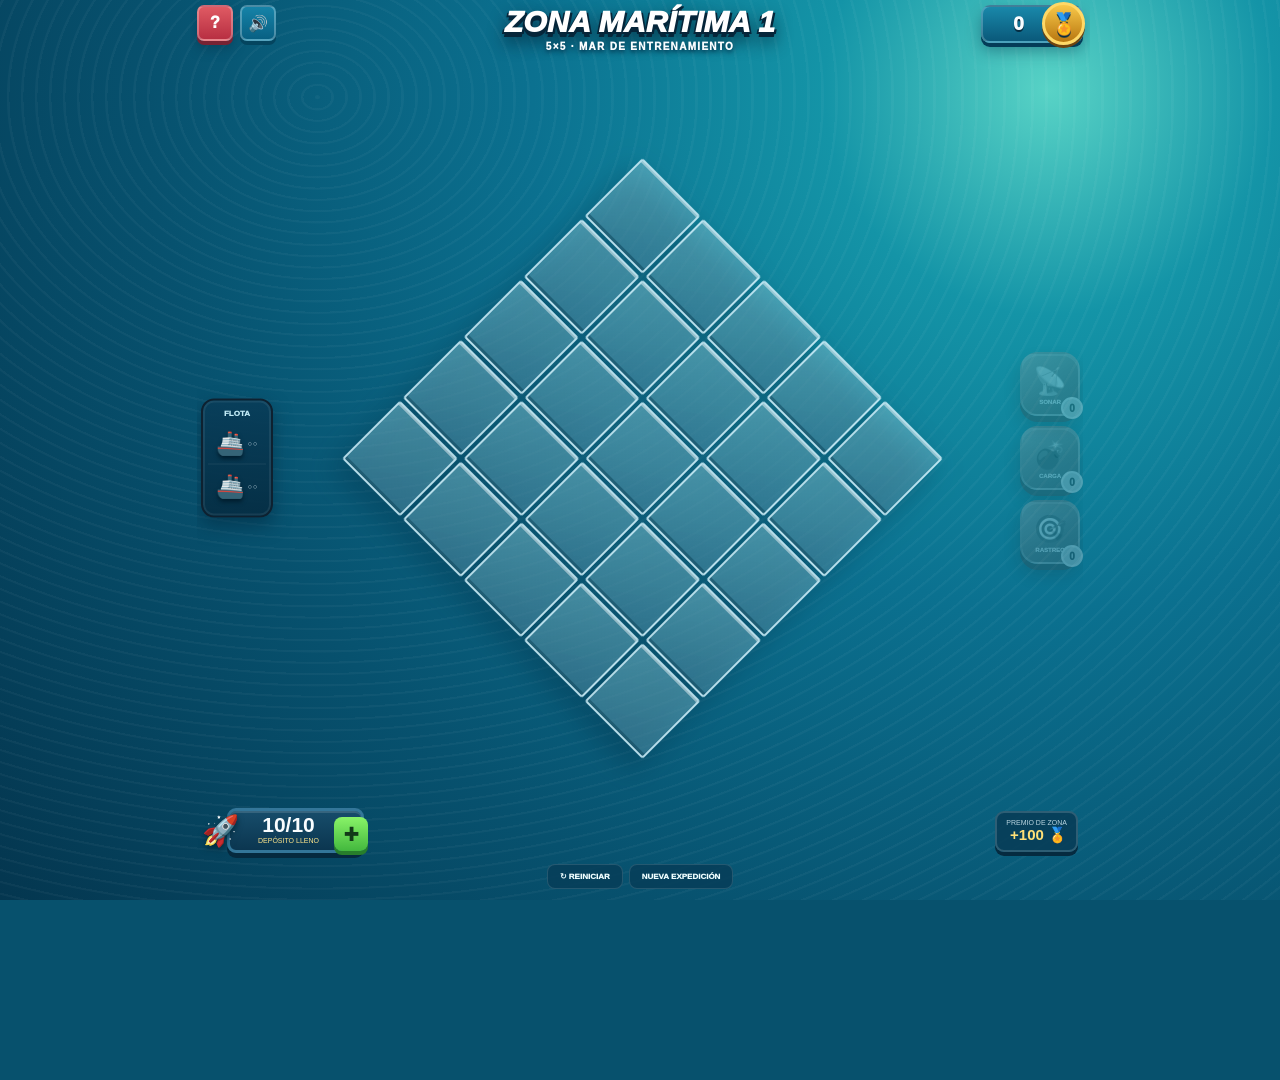
==== commit e123f5bd: "Rediseñar CASCADE HUNT con composición naval isométrica" ====
--- a/index.html
+++ b/index.html
@@ -1,11 +1,12 @@
-<!doctype html><html lang="es"><head><meta charset="utf-8"><meta name="viewport" content="width=device-width,initial-scale=1,maximum-scale=1,user-scalable=no,viewport-fit=cover"><meta name="theme-color" content="#07516d"><title>CASCADE HUNT v12</title><style>
-:root{--white:#f8fcff;--gold:#ffd44f;--green:#67eaa0;--red:#ff6b7d;--blue:#0a5d7e;--dark:#05334b}*{box-sizing:border-box;-webkit-tap-highlight-color:transparent;user-select:none;-webkit-user-select:none}html,body{margin:0;width:100%;height:100dvh;overflow:hidden;touch-action:none;background:#07516d}body{position:fixed;inset:0;color:var(--white);font-family:-apple-system,BlinkMacSystemFont,"Segoe UI",Roboto,Arial,sans-serif;background:radial-gradient(circle at 82% 10%,#43c6c0 0,#1187a1 18%,#0a6585 42%,#06435f 73%,#032f49 100%)}body:before{content:"";position:absolute;inset:-25%;opacity:.28;background:repeating-radial-gradient(ellipse at 30% 25%,#fff2 0 2px,transparent 3px 15px);animation:sea 18s linear infinite;pointer-events:none}@keyframes sea{to{transform:translate(70px,35px) rotate(-3deg)}}button{font:inherit}.app{position:absolute;inset:0;width:min(100%,760px);height:100dvh;margin:auto;padding:calc(env(safe-area-inset-top) + 5px) 8px calc(env(safe-area-inset-bottom) + 6px);display:flex;flex-direction:column;overflow:hidden}.top{position:relative;text-align:center;flex:none}.zoneTitle{font-size:27px;font-weight:1000;font-style:italic;letter-spacing:.02em;text-shadow:0 4px 0 #06283b,0 8px 20px #001b2c}.zoneSub{font-size:10px;font-weight:900;letter-spacing:.13em;color:#d9f8ff;margin-top:1px}.topBtn{position:absolute;top:0;width:35px;height:35px;border:1px solid #ffffff3a;border-radius:10px;background:#064461d9;color:white;font-weight:1000}.help{left:0}.sound{right:0}.status{display:grid;grid-template-columns:1.3fr .9fr .9fr;gap:5px;margin:7px 0 5px;flex:none}.pill{min-width:0;background:linear-gradient(180deg,#13789bdd,#07506fe8);border:1px solid #c8f4ff2f;border-radius:13px;padding:6px 6px;box-shadow:inset 0 1px #ffffff22,0 6px 14px #00304b55;text-align:center}.pill strong{display:block;font-size:19px;line-height:1}.pill span{display:block;font-size:7px;color:#b9d2df;margin-top:3px;letter-spacing:.09em}.ammoRow{display:flex;align-items:center;justify-content:center;gap:6px}.ammoRow strong{color:var(--gold)}.plus{width:25px;height:25px;border:0;border-radius:8px;background:#73e65e;color:#113a20;font-size:20px;font-weight:1000;line-height:1;box-shadow:0 3px 0 #329b32}.regen{font-size:7px!important;color:#ffe88b!important;letter-spacing:0!important;min-height:8px}.fleetRail{display:flex;gap:4px;margin-bottom:4px;flex:none}.shipCard{flex:1;min-width:0;text-align:center;background:#073a54b8;border:1px solid #d5f7ff22;border-radius:10px;padding:4px 2px}.shipCard .boat{display:block;font-size:14px}.shipCard .dots{display:block;font-size:8px;letter-spacing:1px;color:#d1e5ed;margin-top:1px}.shipCard.sunk{background:#11604e99;border-color:#7ef0b94a}.shipCard.sunk .boat{opacity:.45}.rewardStrip{display:flex;align-items:center;justify-content:space-between;gap:7px;background:#063b55a8;border:1px solid #ffffff1c;border-radius:11px;padding:5px 7px;margin-bottom:4px;flex:none}.rewardStrip strong{font-size:10px}.rewardStrip span{font-size:9px;color:#c9e2ec}.rewardBadge{color:#ffd85a!important;font-weight:1000}.game{display:grid;grid-template-columns:minmax(0,1fr) 54px;gap:5px;flex:1 1 0;min-height:0}.seaField{position:relative;min-width:0;min-height:0;display:flex;align-items:center;justify-content:center;overflow:hidden;border-radius:18px;background:linear-gradient(145deg,#ffffff05,#0ce4ff08);box-shadow:inset 0 0 45px #00334c66}.seaField:after{content:"";position:absolute;inset:5%;border-radius:50%;background:radial-gradient(circle,#8eeeff18,transparent 65%);pointer-events:none}.grid{display:grid;gap:4px;z-index:2;transform:rotate(-1.5deg);filter:drop-shadow(0 11px 13px #00263c77)}.cell{aspect-ratio:1;display:flex;align-items:center;justify-content:center;border:1.5px solid #d8f6ffb8;border-radius:5px;background:linear-gradient(145deg,#83c6d36e,#4f8aa080);box-shadow:inset 0 1px #ffffff70,inset 0 -3px #063d5266;touch-action:none;overflow:hidden}.cell:active{transform:scale(.91)}.cell.water{background:#0a567399;border-color:#8bdcf05c;opacity:.78}.cell.hit{background:linear-gradient(145deg,#913545,#4c1724);border-color:#ffb0ba;box-shadow:0 0 13px #ff647777}.cell.sunk{background:linear-gradient(145deg,#246d5b,#10503f);border-color:#79efb3}.cell.hot{animation:pulse 1s infinite}@keyframes pulse{50%{box-shadow:0 0 14px #ffe05f99;border-color:#ffe87d}}.num{font-size:15px;font-weight:1000}.powers{display:flex;flex-direction:column;justify-content:center;gap:6px}.power{position:relative;min-height:55px;border:1px solid #d8f8ff38;border-radius:14px;background:linear-gradient(180deg,#1280a3e3,#07506fe8);color:white;padding:5px 1px}.power.locked{opacity:.2;filter:grayscale(1)}.power.active{outline:3px solid #ffd957;box-shadow:0 0 17px #ffd95766}.pIcon{display:block;font-size:21px}.pName{display:block;font-size:6px;font-weight:1000;margin-top:2px}.count{position:absolute;right:-3px;bottom:-3px;width:19px;height:19px;border-radius:50%;display:flex;align-items:center;justify-content:center;background:#ffd954;color:#17343d;font-size:10px;font-weight:1000;border:2px solid #fff4ac}.message{text-align:center;min-height:38px;padding:4px 3px 0;flex:none}.message b{display:block;font-size:13px}.message small{display:block;font-size:9px;color:#bdd1dc;margin-top:2px}.buttons{display:grid;grid-template-columns:1fr 1fr;gap:5px;flex:none}.buttons button{border:0;border-radius:10px;padding:7px 5px;font-size:9px;font-weight:1000}.primary{background:#fff;color:#0a3548}.secondary{background:#064663d9;color:#eafaff;border:1px solid #ffffff1d}.float{position:absolute;left:50%;top:48%;z-index:20;font-size:31px;font-weight:1000;text-align:center;text-shadow:0 5px 12px #001;opacity:0;transform:translate(-50%,-50%) scale(.8);pointer-events:none}.float.go{animation:float .8s ease}@keyframes float{20%{opacity:1;transform:translate(-50%,-50%) scale(1.08)}70%{opacity:1}100%{opacity:0;transform:translate(-50%,-85%) scale(.92)}}.overlay{position:fixed;inset:0;z-index:100;background:#031b2bef;backdrop-filter:blur(8px);display:none;align-items:center;justify-content:center;padding:16px}.overlay.show{display:flex}.modal{width:min(100%,470px);max-height:88dvh;overflow:auto;touch-action:pan-y;background:linear-gradient(180deg,#0d5d7d,#07384f);border:1px solid #d6f8ff2d;border-radius:22px;padding:18px;box-shadow:0 30px 80px #001826}.modal h2{margin:0 0 8px}.modal p{font-size:13px;color:#c0d4de}.big{font-size:40px;font-weight:1000;text-align:center;color:#ffe077}.shopGrid{display:grid;gap:8px;margin-top:10px}.shopItem{display:grid;grid-template-columns:1fr auto;gap:8px;align-items:center;background:#ffffff0c;border:1px solid #ffffff17;border-radius:13px;padding:10px}.shopItem strong{font-size:14px}.shopItem small{display:block;color:#adc5d2;margin-top:3px}.buy{border:0;border-radius:10px;background:#ffd653;color:#18343d;font-weight:1000;padding:9px}.full{width:100%;border:0;border-radius:12px;padding:12px;font-size:13px;font-weight:1000;background:#fff;color:#0a3346;margin-top:10px}.near{background:#062f45;border:1px solid #6fe9ff32;border-radius:12px;padding:10px;color:#d1eff6;font-size:12px;margin-top:8px}.rules div{padding:7px 0;border-top:1px solid #ffffff12;font-size:12px}.rules small{display:block;color:#a9c0cc;margin-top:2px}
-@media(max-height:690px){.zoneTitle{font-size:21px}.zoneSub{font-size:8px}.topBtn{width:30px;height:30px}.status{margin:4px 0}.pill{padding:4px}.pill strong{font-size:16px}.rewardStrip{padding:3px 6px}.shipCard{padding:2px}.shipCard .boat{font-size:11px}.shipCard .dots{font-size:7px}.game{grid-template-columns:minmax(0,1fr) 46px}.power{min-height:45px}.pIcon{font-size:17px}.message{min-height:27px;padding-top:2px}.message b{font-size:11px}.message small{display:none}.buttons button{padding:5px;font-size:8px}.grid{gap:3px}}
-</style></head><body><div class="app"><div class="top"><button id="help" class="topBtn help">?</button><div id="zoneTitle" class="zoneTitle">ZONA MARÍTIMA 1</div><div id="zoneSub" class="zoneSub">5×5 · MAR DE ENTRENAMIENTO</div><button id="sound" class="topBtn sound">🔊</button></div><div class="status"><div class="pill"><div class="ammoRow"><strong id="ammo">10/10</strong><button id="shopPlus" class="plus">+</button></div><span>TORPEDOS</span><span id="regen" class="regen"></span></div><div class="pill"><strong id="coins">0</strong><span>MEDALLAS</span></div><div class="pill"><strong id="accuracy">—</strong><span>PRECISIÓN</span></div></div><div id="fleet" class="fleetRail"></div><div class="rewardStrip"><strong id="objective">HUNDE TODA LA FLOTA</strong><span>Premio zona: <b id="zoneReward" class="rewardBadge">+100</b></span></div><div class="game"><div id="seaField" class="seaField"><div id="grid" class="grid"></div><div id="float" class="float"></div></div><div class="powers"><button id="sonarBtn" class="power locked"><span class="pIcon">📡</span><span class="pName">SONAR</span><span id="sonarCount" class="count">0</span></button><button id="depthBtn" class="power locked"><span class="pIcon">💣</span><span class="pName">CARGA</span><span id="depthCount" class="count">0</span></button><button id="hintBtn" class="power locked"><span class="pIcon">🎯</span><span class="pName">RASTREO</span><span id="hintCount" class="count">0</span></button></div></div><div id="msg" class="message"><b>Explora el mar</b><small>Los barcos nunca se tocan. Usa las pistas para ahorrar torpedos.</small></div><div class="buttons"><button id="restart" class="primary">↻ REINICIAR ZONA</button><button id="new" class="secondary">NUEVA EXPEDICIÓN</button></div></div>
-<div id="shop" class="overlay"><div class="modal"><h2>⚓ Arsenal</h2><p>Recargas de demostración. No se realiza ningún pago real.</p><div class="shopGrid"><div class="shopItem"><div><strong>🚀 +10 torpedos</strong><small>Continúa inmediatamente.</small></div><button class="buy" data-buy="10">DEMO</button></div><div class="shopItem"><div><strong>📦 Llenar depósito</strong><small>Recarga hasta tu capacidad máxima.</small></div><button class="buy" data-buy="full">DEMO</button></div></div><button id="closeShop" class="full">VOLVER</button></div></div>
-<div id="rules" class="overlay"><div class="modal"><h2>Cómo jugar</h2><div class="rules"><div>🚀 Toca una casilla<small>Cada disparo normal consume 1 torpedo.</small></div><div>📡 Lee los números<small>Indican cuántas secciones de barco hay en las ocho casillas vecinas.</small></div><div>🚢 Los barcos no se tocan<small>Cuando impactas o hundes uno, el juego descarta automáticamente posiciones imposibles.</small></div><div>🏅 Cada zona da premio<small>Ganas medallas y, en algunas zonas, poderes extra.</small></div><div>➕ Arsenal<small>El botón + junto a los torpedos abre la recarga.</small></div></div><button id="closeRules" class="full">JUGAR</button></div></div>
-<div id="zoneWin" class="overlay"><div class="modal"><h2 style="text-align:center">🌊 ZONA DESPEJADA</h2><div id="winReward" class="big">+100</div><p id="winText" style="text-align:center"></p><div id="winBonus" class="near"></div><button id="nextZone" class="full">SIGUIENTE ZONA</button></div></div>
-<div id="empty" class="overlay"><div class="modal"><h2 style="text-align:center">🚀 SIN TORPEDOS</h2><div id="emptyTimer" class="near"></div><button id="emptyShop" class="full">ABRIR ARSENAL</button><button id="waitBtn" class="full">SEGUIR MÁS TARDE</button></div></div>
+<!doctype html><html lang="es"><head><meta charset="utf-8"><meta name="viewport" content="width=device-width,initial-scale=1,maximum-scale=1,user-scalable=no,viewport-fit=cover"><meta name="theme-color" content="#0a6f8e"><title>CASCADE HUNT v13</title><style>
+:root{--white:#f9fdff;--gold:#ffd64e;--green:#74ea62;--blue:#0a6f91;--dark:#04334a;--panel:#062f45dd}*{box-sizing:border-box;-webkit-tap-highlight-color:transparent;user-select:none;-webkit-user-select:none}html,body{margin:0;width:100%;height:100%;height:100dvh;overflow:hidden;touch-action:none;background:#07516d}body{position:fixed;inset:0;color:var(--white);font-family:-apple-system,BlinkMacSystemFont,"Segoe UI",Roboto,Arial,sans-serif;background:radial-gradient(circle at 82% 10%,#58d3c6 0,#1494a7 17%,#0b7190 39%,#07516e 68%,#04364f 100%)}body:before{content:"";position:absolute;inset:-20%;opacity:.26;background:repeating-radial-gradient(ellipse at 32% 22%,#fff2 0 2px,transparent 3px 14px);animation:sea 20s linear infinite;pointer-events:none}@keyframes sea{to{transform:translate(85px,45px) rotate(-2deg)}}button{font:inherit}.scene{position:absolute;inset:0;width:min(100%,900px);height:100dvh;margin:auto;padding:calc(env(safe-area-inset-top) + 5px) 7px calc(env(safe-area-inset-bottom) + 6px);display:grid;grid-template-rows:auto 1fr auto;overflow:hidden}.header{position:relative;text-align:center;z-index:20;min-height:52px}.zoneTitle{font-size:30px;font-weight:1000;font-style:italic;letter-spacing:.01em;color:#fff;text-shadow:-2px 2px 0 #06263a,2px 2px 0 #06263a,0 5px 0 #06263a,0 9px 18px #001a2a}.zoneSub{font-size:10px;font-weight:1000;letter-spacing:.13em;text-shadow:0 2px 4px #00304a;margin-top:2px}.headBtn{position:absolute;top:0;width:36px;height:36px;border:2px solid #ffffff45;border-radius:7px;background:linear-gradient(#df5a63,#b82f42);color:#fff;font-weight:1000;box-shadow:0 4px 0 #762233,0 7px 13px #00283e66}.help{left:0}.sound{left:43px;background:linear-gradient(#1683a8,#086083);box-shadow:0 4px 0 #04455f}.medals{position:absolute;right:0;top:0;min-width:102px;height:38px;padding:0 39px 0 12px;display:flex;align-items:center;justify-content:center;border:2px solid #ffffff38;border-radius:9px;background:linear-gradient(180deg,#1988aa,#0a597a);box-shadow:0 4px 0 #043c58,0 8px 15px #00304966;font-size:19px;font-weight:1000;text-shadow:0 2px 0 #062d42}.medalIcon{position:absolute;right:-4px;top:-5px;width:43px;height:43px;border-radius:50%;display:flex;align-items:center;justify-content:center;background:linear-gradient(#f8c849,#b87710);border:3px solid #ffd866;box-shadow:0 3px 0 #70430d;font-size:21px}.playfield{position:relative;min-height:0;overflow:hidden}.fleetPanel{position:absolute;left:4px;top:50%;transform:translateY(-50%);z-index:12;width:72px;padding:8px 5px;background:linear-gradient(#083d59ed,#052d43ed);border:2px solid #0e2130;border-radius:13px;box-shadow:inset 0 0 0 2px #ffffff12,0 8px 18px #00283e88}.fleetLabel{text-align:center;font-size:8px;font-weight:1000;color:#bfe9f5;margin-bottom:4px}.shipRow{height:43px;display:flex;align-items:center;justify-content:center;gap:3px;border-bottom:1px solid #ffffff12}.shipRow:last-child{border-bottom:0}.shipShape{font-size:23px;filter:drop-shadow(0 3px 2px #001d2d)}.shipDots{font-size:7px;letter-spacing:1px;color:#d9ecf4}.shipRow.sunk{opacity:.34}.shipRow.sunk .shipShape{filter:grayscale(1)}.rightRail{position:absolute;right:3px;top:50%;transform:translateY(-50%);z-index:12;display:flex;flex-direction:column;gap:10px}.hex{position:relative;width:60px;height:64px;border:2px solid #bcefff4d;border-radius:18px;background:linear-gradient(145deg,#44bada,#187b9d 60%,#0b5f82);box-shadow:inset 0 2px 0 #ffffff38,0 6px 0 #064760,0 10px 18px #00243a88;color:#fff}.hex.locked{opacity:.28;filter:grayscale(1)}.hex.active{outline:4px solid #ffe46b;box-shadow:0 0 20px #ffe46b88,0 6px 0 #064760}.hex .ico{font-size:27px;display:block;line-height:35px}.hex .name{font-size:6px;font-weight:1000;display:block}.badge{position:absolute;right:-5px;bottom:-5px;width:22px;height:22px;border-radius:50%;display:flex;align-items:center;justify-content:center;background:#ffd54f;color:#17333e;border:2px solid #fff6bc;font-size:10px;font-weight:1000}.boardStage{position:absolute;inset:5px 74px 4px 78px;display:flex;align-items:center;justify-content:center}.diamond{display:grid;gap:4px;transform:rotate(45deg);filter:drop-shadow(0 14px 14px #00283f99);z-index:3}.cell{position:relative;aspect-ratio:1;border:2px solid #d7f5ffcc;border-radius:3px;background:linear-gradient(145deg,#85c8d67a,#4f8fa684);box-shadow:inset 0 2px #ffffff73,inset 0 -3px #053b506e;touch-action:none;overflow:hidden}.cell:active{transform:scale(.9)}.cellInner{position:absolute;inset:0;display:flex;align-items:center;justify-content:center;transform:rotate(-45deg);font-size:15px;font-weight:1000;text-shadow:0 2px 3px #00283c}.cell.water{background:#0d597599;border-color:#9addf064;opacity:.73}.cell.hit{background:linear-gradient(145deg,#a03949,#541925);border-color:#ffc0c7;box-shadow:0 0 12px #ff647777}.cell.sunk{background:linear-gradient(145deg,#28735f,#10503e);border-color:#83efb8}.cell.hot{animation:hot 1s infinite}@keyframes hot{50%{box-shadow:0 0 17px #ffe16c99;border-color:#ffe783}}.wake{position:absolute;left:50%;top:50%;width:62%;height:62%;transform:translate(-50%,-50%);border-radius:50%;background:radial-gradient(circle,#8af4ff12 0,transparent 66%);pointer-events:none}.ammoDock{position:absolute;left:5px;bottom:6px;z-index:16;display:flex;align-items:center}.torpedoIcon{font-size:30px;margin-right:-12px;z-index:2;filter:drop-shadow(0 3px 3px #00283b)}.ammoBar{height:45px;min-width:137px;padding:4px 40px 4px 26px;border-radius:9px;background:linear-gradient(#174d6b,#0b3650);border:3px solid #337699;box-shadow:inset 0 2px #ffffff22,0 5px 0 #052a3f;position:relative;text-align:center}.ammoBar strong{font-size:21px;line-height:20px}.ammoBar small{display:block;font-size:7px;color:#ffe68b;margin-top:1px}.ammoPlus{position:absolute;right:-7px;top:6px;width:34px;height:34px;border:0;border-radius:8px;background:linear-gradient(#89f368,#43b83e);color:#123918;font-size:25px;font-weight:1000;box-shadow:0 4px 0 #277e2b}.rewardDock{position:absolute;right:5px;bottom:7px;z-index:15;background:#073c57de;border:2px solid #ffffff28;border-radius:9px;padding:6px 9px;text-align:right;box-shadow:0 4px 0 #052b40}.rewardDock span{display:block;font-size:7px;color:#bad5e1}.rewardDock strong{font-size:15px;color:#ffe077}.float{position:absolute;left:50%;top:49%;z-index:30;font-size:34px;font-weight:1000;text-shadow:0 4px 0 #072536,0 8px 15px #001;opacity:0;transform:translate(-50%,-50%) scale(.8);pointer-events:none;text-align:center}.float.go{animation:float .8s ease}@keyframes float{20%{opacity:1;transform:translate(-50%,-50%) scale(1.08)}70%{opacity:1}100%{opacity:0;transform:translate(-50%,-85%) scale(.92)}}.footer{height:35px;display:flex;justify-content:center;align-items:center;gap:6px;z-index:20}.footer button{border:0;border-radius:8px;padding:7px 12px;font-size:8px;font-weight:1000;background:#073e59d9;color:#eefdff;border:1px solid #ffffff20}.overlay{position:fixed;inset:0;z-index:100;background:#031a29ef;backdrop-filter:blur(8px);display:none;align-items:center;justify-content:center;padding:16px}.overlay.show{display:flex}.modal{width:min(100%,470px);max-height:88dvh;overflow:auto;touch-action:pan-y;background:linear-gradient(#0f6383,#07384f);border:2px solid #bdefff38;border-radius:20px;padding:18px;box-shadow:0 26px 70px #001725}.modal h2{margin:0 0 8px;text-align:center}.modal p{font-size:13px;color:#c5d8e1}.big{font-size:39px;font-weight:1000;color:#ffe078;text-align:center}.shopGrid{display:grid;gap:8px}.shopItem{display:grid;grid-template-columns:1fr auto;gap:8px;align-items:center;background:#ffffff0d;border:1px solid #ffffff18;border-radius:12px;padding:10px}.buy,.full{border:0;border-radius:10px;background:#ffd758;color:#17343e;font-weight:1000;padding:10px}.full{width:100%;margin-top:10px;background:#fff}.near{background:#062f45;border:1px solid #6fe9ff32;border-radius:12px;padding:10px;font-size:12px}.rules div{padding:7px 0;border-top:1px solid #ffffff12;font-size:12px}.rules small{display:block;color:#aac2ce;margin-top:2px}
+@media(max-height:700px){.header{min-height:43px}.zoneTitle{font-size:23px}.zoneSub{font-size:8px}.headBtn{width:30px;height:30px}.sound{left:36px}.medals{height:32px;min-width:86px;font-size:16px;padding-right:32px}.medalIcon{width:36px;height:36px;font-size:18px}.fleetPanel{width:61px;padding:5px 3px}.shipRow{height:35px}.shipShape{font-size:19px}.boardStage{inset:2px 64px 3px 65px}.rightRail{gap:7px}.hex{width:49px;height:52px;border-radius:14px}.hex .ico{font-size:21px;line-height:29px}.ammoBar{height:39px;min-width:125px}.ammoBar strong{font-size:18px}.ammoPlus{width:30px;height:30px}.rewardDock{padding:4px 7px}.footer{height:29px}.footer button{padding:5px 9px}.diamond{gap:3px}}
+@media(max-width:390px){.zoneTitle{font-size:22px}.medals{min-width:82px}.fleetPanel{left:1px;width:57px}.boardStage{inset:2px 57px 3px 59px}.rightRail{right:1px}.hex{width:47px}.ammoDock{left:1px}.rewardDock{right:1px}.diamond{gap:3px}}
+</style></head><body><div class="scene"><div class="header"><button id="help" class="headBtn help">?</button><button id="sound" class="headBtn sound">🔊</button><div id="zoneTitle" class="zoneTitle">ZONA MARÍTIMA 1</div><div id="zoneSub" class="zoneSub">5×5 · MAR DE ENTRENAMIENTO</div><div class="medals"><span id="coins">0</span><span class="medalIcon">🏅</span></div></div><div id="playfield" class="playfield"><div id="fleetPanel" class="fleetPanel"><div class="fleetLabel">FLOTA</div><div id="fleet"></div></div><div class="boardStage"><div class="wake"></div><div id="grid" class="diamond"></div><div id="float" class="float"></div></div><div class="rightRail"><button id="sonarBtn" class="hex locked"><span class="ico">📡</span><span class="name">SONAR</span><span id="sonarCount" class="badge">0</span></button><button id="depthBtn" class="hex locked"><span class="ico">💣</span><span class="name">CARGA</span><span id="depthCount" class="badge">0</span></button><button id="hintBtn" class="hex locked"><span class="ico">🎯</span><span class="name">RASTREO</span><span id="hintCount" class="badge">0</span></button></div><div class="ammoDock"><span class="torpedoIcon">🚀</span><div class="ammoBar"><strong id="ammo">10/10</strong><small id="regen">DEPÓSITO LLENO</small><button id="shopPlus" class="ammoPlus">+</button></div></div><div class="rewardDock"><span>PREMIO DE ZONA</span><strong id="zoneReward">+100 🏅</strong></div></div><div class="footer"><button id="restart">↻ REINICIAR</button><button id="new">NUEVA EXPEDICIÓN</button></div></div>
+<div id="shop" class="overlay"><div class="modal"><h2>⚓ ARSENAL</h2><p>Recargas de demostración. No se realiza ningún pago real.</p><div class="shopGrid"><div class="shopItem"><div><strong>🚀 +10 torpedos</strong><small>Continúa inmediatamente.</small></div><button class="buy" data-buy="10">DEMO</button></div><div class="shopItem"><div><strong>📦 Llenar depósito</strong><small>Recarga hasta tu capacidad máxima.</small></div><button class="buy" data-buy="full">DEMO</button></div></div><button id="closeShop" class="full">VOLVER</button></div></div>
+<div id="rules" class="overlay"><div class="modal"><h2>CASCADE: HUNT</h2><div class="rules"><div>🚀 Toca una casilla<small>Cada disparo normal consume 1 torpedo.</small></div><div>📡 Lee los números<small>Indican cuántas secciones de barco hay en las ocho casillas vecinas.</small></div><div>🚢 Los barcos no se tocan<small>Los impactos permiten descartar automáticamente posiciones imposibles.</small></div><div>🏅 Limpia la zona<small>Ganas medallas, torpedos y poderes.</small></div><div>➕ Pulsa +<small>Abre el Arsenal para conseguir más munición.</small></div></div><button id="closeRules" class="full">JUGAR</button></div></div>
+<div id="zoneWin" class="overlay"><div class="modal"><h2>🌊 ZONA DESPEJADA</h2><div id="winReward" class="big">+100 🏅</div><p id="winText" style="text-align:center"></p><div id="winBonus" class="near"></div><button id="nextZone" class="full">SIGUIENTE ZONA</button></div></div>
+<div id="empty" class="overlay"><div class="modal"><h2>🚀 SIN TORPEDOS</h2><div id="emptyTimer" class="near"></div><button id="emptyShop" class="full">ABRIR ARSENAL</button><button id="waitBtn" class="full">SEGUIR MÁS TARDE</button></div></div>
 <script>
-const $=id=>document.getElementById(id),SAVE='cascadeHuntV10',REGEN=20*60*1000;let N=5,zone=1,seed=0,rr=null,ships=[],state=[],ammo=10,maxAmmo=10,lastRegenAt=Date.now(),score=0,shots=0,hits=0,streak=0,bestStreak=0,power=null,powers={sonar:0,depth:0,hint:0},totalSunk=0,coins=0,busy=false,soundOn=true;const CFG={1:{n:5,f:[2,2],name:'MAR DE ENTRENAMIENTO',reward:100},2:{n:6,f:[2,3],name:'AGUAS ABIERTAS',reward:160},3:{n:7,f:[2,2,3],name:'ZONA DE PATRULLA',reward:240},4:{n:8,f:[2,3,3,4],name:'MAR PROFUNDO',reward:360},5:{n:9,f:[2,3,3,4,4],name:'OCÉANO HOSTIL',reward:500},6:{n:10,f:[2,3,3,4,5],name:'ZONA ABISAL',reward:700}};function cfg(){return CFG[Math.min(zone,6)]}function capacity(){return zone>=6?20:zone>=4?15:zone>=2?12:10}function rng(s){s>>>=0;return()=>{s=(s+0x6D2B79F5)|0;let t=s;t=Math.imul(t^t>>>15,t|1);t^=t+Math.imul(t^t>>>7,t|61);return((t^t>>>14)>>>0)/4294967296}}function inside(r,c){return r>=0&&r<N&&c>=0&&c<N}function key(r,c){return r+','+c}function around(r,c){let a=[];for(let x=r-1;x<=r+1;x++)for(let y=c-1;y<=c+1;y++)if(inside(x,y)&&!(x===r&&y===c))a.push([x,y]);return a}function shipAt(r,c){return ships.find(s=>s.cells.some(([x,y])=>x===r&&y===c))}function touching(cells){return ships.some(s=>s.cells.some(([r,c])=>cells.some(([x,y])=>Math.abs(r-x)<=1&&Math.abs(c-y)<=1)))}function save(){localStorage.setItem(SAVE,JSON.stringify({v:12,N,zone,seed,ships:ships.map(s=>({...s,hits:[...s.hits]})),state,ammo,maxAmmo,lastRegenAt,score,shots,hits,streak,bestStreak,powers,totalSunk,coins}))}function load(){try{let d=JSON.parse(localStorage.getItem(SAVE)||'null');if(!d||![10,12].includes(d.v))return false;N=d.N;zone=d.zone;seed=d.seed;rr=rng(seed+zone*997);ships=(d.ships||[]).map(s=>({...s,hits:new Set(s.hits||[])}));state=d.state;ammo=d.ammo;maxAmmo=d.maxAmmo||capacity();lastRegenAt=d.lastRegenAt||Date.now();score=d.score||0;shots=d.shots||0;hits=d.hits||0;streak=d.streak||0;bestStreak=d.bestStreak||0;powers=d.powers||{sonar:0,depth:0,hint:0};totalSunk=d.totalSunk||0;coins=d.coins||0;return true}catch(e){return false}}function applyRegen(){maxAmmo=Math.max(maxAmmo,capacity());if(ammo>=maxAmmo){lastRegenAt=Date.now();return}let g=Math.floor((Date.now()-lastRegenAt)/REGEN);if(g>0){ammo=Math.min(maxAmmo,ammo+g);lastRegenAt=ammo>=maxAmmo?Date.now():lastRegenAt+g*REGEN;save()}}function remaining(){return Math.max(0,REGEN-(Date.now()-lastRegenAt))}function fmt(ms){let s=Math.ceil(ms/1000),m=Math.floor(s/60);return String(m).padStart(2,'0')+':'+String(s%60).padStart(2,'0')}function buildFleet(){ships=[];for(let id=0;id<cfg().f.length;id++){let len=cfg().f[id],ok=false;for(let t=0;t<2500&&!ok;t++){let h=rr()<.5,r=h?Math.floor(rr()*N):Math.floor(rr()*(N-len+1)),c=h?Math.floor(rr()*(N-len+1)):Math.floor(rr()*N),cells=[];for(let i=0;i<len;i++)cells.push([r+(h?0:i),c+(h?i:0)]);if(touching(cells))continue;ships.push({id,len,cells,hits:new Set(),sunk:false});ok=true}if(!ok){id=-1;ships=[]}}state=Array.from({length:N},()=>Array(N).fill(null))}function clue(r,c){let n=0;around(r,c).forEach(([x,y])=>{if(shipAt(x,y))n++});return n}function revealWater(r,c,auto=true){if(!inside(r,c)||state[r][c]!==null||shipAt(r,c))return;state[r][c]={type:'water',n:clue(r,c),auto}}function logicalReveal(s,r,c){[[r-1,c-1],[r-1,c+1],[r+1,c-1],[r+1,c+1]].forEach(p=>revealWater(p[0],p[1]));let hs=[...s.hits].map(k=>k.split(',').map(Number));if(hs.length>=2){let row=hs.every(p=>p[0]===hs[0][0]),col=hs.every(p=>p[1]===hs[0][1]);if(row)hs.forEach(([x,y])=>{revealWater(x-1,y);revealWater(x+1,y)});if(col)hs.forEach(([x,y])=>{revealWater(x,y-1);revealWater(x,y+1)})}}function revealPerimeter(s){s.cells.forEach(([r,c])=>around(r,c).forEach(([x,y])=>{if(!shipAt(x,y))revealWater(x,y)}))}function reward(len){return len===2?2:len===3?3:len===4?4:6}function resolveSunk(){ships.forEach(s=>{if(!s.sunk&&s.hits.size===s.len){s.sunk=true;totalSunk++;ammo+=reward(s.len);score+=s.len*700;revealPerimeter(s);showFloat('🚢 HUNDIDO')}})}function consume(){applyRegen();if(ammo<=0)return false;let over=ammo>=maxAmmo;ammo--;if(over)lastRegenAt=Date.now();return true}function shot(r,c){if(busy||state[r][c]!==null)return;if(!consume()){showEmpty();return}busy=true;shots++;let s=shipAt(r,c);if(s){hits++;streak++;s.hits.add(key(r,c));state[r][c]={type:'hit'};logicalReveal(s,r,c);showFloat('🎯 IMPACTO');resolveSunk()}else{streak=0;state[r][c]={type:'water',n:clue(r,c),auto:false};showFloat(state[r][c].n?'📡 '+state[r][c].n:'AGUA')}render();update();save();setTimeout(()=>{busy=false;if(ships.every(s=>s.sunk))winZone();else if(ammo<=0)showEmpty()},220)}function sonarAt(r,c){if(powers.sonar<=0)return;powers.sonar--;power=null;for(let x=r-1;x<=r+1;x++)for(let y=c-1;y<=c+1;y++)if(inside(x,y)&&state[x][y]===null&&!shipAt(x,y))revealWater(x,y,false);render();update();save()}function depthAt(r,c){if(powers.depth<=0)return;if(!consume()){showEmpty();return}powers.depth--;power=null;for(let x=r-1;x<=r+1;x++)for(let y=c-1;y<=c+1;y++)if(inside(x,y)&&state[x][y]===null){let s=shipAt(x,y);if(s){s.hits.add(key(x,y));state[x][y]={type:'hit'};logicalReveal(s,x,y)}else revealWater(x,y,false)}resolveSunk();render();update();save();if(ships.every(s=>s.sunk))winZone()}function hint(){if(powers.hint<=0)return;powers.hint--;let cs=[];for(let r=0;r<N;r++)for(let c=0;c<N;c++)if(state[r][c]===null)cs.push({r,c,w:(shipAt(r,c)?5:0)+rr()});cs.sort((a,b)=>b.w-a.w);if(cs[0])state[cs[0].r][cs[0].c]={type:'hint'};render();update();save()}function action(r,c){if(power==='sonar')return sonarAt(r,c);if(power==='depth')return depthAt(r,c);if(state[r][c]&&state[r][c].type==='hint')state[r][c]=null;shot(r,c)}function renderFleet(){$('fleet').innerHTML='';ships.forEach(s=>{let d=document.createElement('div');d.className='shipCard'+(s.sunk?' sunk':'');d.innerHTML='<span class="boat">'+(s.sunk?'⚓':'🚢')+'</span><span class="dots">'+Array.from({length:s.len},(_,i)=>i<s.hits.size?'●':'○').join('')+'</span>';$('fleet').appendChild(d)})}function fit(){let f=$('seaField'),g=$('grid'),cs=getComputedStyle(f),a=Math.min(f.clientWidth-parseFloat(cs.paddingLeft||0)-parseFloat(cs.paddingRight||0),f.clientHeight-8),p=N<=5?.72:N===6?.8:N===7?.88:N===8?.95:1,s=Math.max(90,Math.floor(a*p));g.style.width=s+'px';g.style.height=s+'px'}function render(){let g=$('grid');g.style.gridTemplateColumns='repeat('+N+',1fr)';g.style.gridTemplateRows='repeat('+N+',1fr)';g.innerHTML='';for(let r=0;r<N;r++)for(let c=0;c<N;c++){let d=document.createElement('div'),st=state[r][c],s=shipAt(r,c);d.className='cell '+(st===null?'':st.type==='water'?'water':st.type==='hit'?(s&&s.sunk?'sunk':'hit'):'hot');if(st&&st.type==='water'&&st.n){let n=document.createElement('span');n.className='num';n.textContent=st.n;d.appendChild(n)}else if(st&&st.type==='hit')d.textContent=s&&s.sunk?'🚢':'💥';d.onpointerdown=e=>{e.preventDefault();action(r,c)};g.appendChild(d)}requestAnimationFrame(fit)}function update(){applyRegen();$('zoneTitle').textContent='ZONA MARÍTIMA '+zone;$('zoneSub').textContent=N+'×'+N+' · '+cfg().name;$('ammo').textContent=ammo+'/'+maxAmmo;$('regen').textContent=ammo>=maxAmmo?'DEPÓSITO LLENO':'+1 EN '+fmt(remaining());$('coins').textContent=coins.toLocaleString('es-ES');$('accuracy').textContent=shots?Math.round(hits/shots*100)+'%':'—';$('zoneReward').textContent='+'+cfg().reward+' 🏅';$('sonarCount').textContent=powers.sonar;$('depthCount').textContent=powers.depth;$('hintCount').textContent=powers.hint;$('sonarBtn').classList.toggle('locked',zone<2);$('depthBtn').classList.toggle('locked',zone<3);$('hintBtn').classList.toggle('locked',zone<4);$('sonarBtn').classList.toggle('active',power==='sonar');$('depthBtn').classList.toggle('active',power==='depth');renderFleet();requestAnimationFrame(fit)}function unlock(){maxAmmo=Math.max(maxAmmo,capacity());if(zone===2)powers.sonar=Math.max(powers.sonar,2);if(zone===3)powers.depth=Math.max(powers.depth,1);if(zone===4)powers.hint=Math.max(powers.hint,1)}function newZone(){N=cfg().n;buildFleet();unlock();power=null;render();update();save()}function winZone(){busy=true;let r=cfg().reward;coins+=r;ammo+=zone<3?3:5;if(zone%2===0)powers.sonar++;if(zone%3===0)powers.depth++;$('winReward').textContent='+'+r+' 🏅';$('winText').textContent='Zona '+zone+' completada. Conservas '+ammo+' torpedos.';$('winBonus').textContent='BONUS: '+(zone<3?'+3':'+5')+' torpedos'+(zone%2===0?' · +1 SONAR':'')+(zone%3===0?' · +1 CARGA':'')+'.';$('zoneWin').classList.add('show');save()}function showEmpty(){$('emptyTimer').textContent='Próximo torpedo en '+fmt(remaining())+'. Tu partida queda guardada exactamente aquí.';$('empty').classList.add('show')}function showFloat(t){let f=$('float');f.textContent=t;f.classList.remove('go');void f.offsetWidth;f.classList.add('go')}function fresh(){seed=(Date.now()^Math.floor(Math.random()*0xffffffff))>>>0;rr=rng(seed);zone=1;N=5;ammo=10;maxAmmo=10;lastRegenAt=Date.now();score=0;shots=0;hits=0;coins=0;powers={sonar:0,depth:0,hint:0};newZone()}function init(){if(load()){render();update()}else fresh()}$('sonarBtn').onclick=()=>{if(zone<2||powers.sonar<=0)return;power=power==='sonar'?null:'sonar';update()};$('depthBtn').onclick=()=>{if(zone<3||powers.depth<=0)return;power=power==='depth'?null:'depth';update()};$('hintBtn').onclick=()=>{if(zone>=4)hint()};$('shopPlus').onclick=()=>$('shop').classList.add('show');$('closeShop').onclick=()=>$('shop').classList.remove('show');document.querySelectorAll('.buy').forEach(b=>b.onclick=()=>{let v=b.dataset.buy;if(v==='full')ammo=Math.max(ammo,maxAmmo);else ammo+=+v;lastRegenAt=Date.now();$('shop').classList.remove('show');$('empty').classList.remove('show');update();save()});$('emptyShop').onclick=()=>{$('empty').classList.remove('show');$('shop').classList.add('show')};$('waitBtn').onclick=()=>$('empty').classList.remove('show');$('nextZone').onclick=()=>{$('zoneWin').classList.remove('show');zone++;rr=rng(seed+zone*997);newZone();busy=false};$('restart').onclick=()=>{rr=rng(seed+zone*999);newZone()};$('new').onclick=()=>{localStorage.removeItem(SAVE);fresh()};$('help').onclick=()=>$('rules').classList.add('show');$('closeRules').onclick=()=>$('rules').classList.remove('show');$('sound').onclick=()=>{soundOn=!soundOn;$('sound').textContent=soundOn?'🔊':'🔇'};function block(e){if(!e.target.closest('.modal'))e.preventDefault()}document.addEventListener('touchmove',block,{passive:false});document.addEventListener('gesturestart',e=>e.preventDefault(),{passive:false});window.addEventListener('resize',()=>requestAnimationFrame(fit));if(window.visualViewport)window.visualViewport.addEventListener('resize',()=>requestAnimationFrame(fit));setInterval(()=>{applyRegen();update();if(ammo>0)$('empty').classList.remove('show')},1000);window.addEventListener('beforeunload',save);init();
+const $=id=>document.getElementById(id),SAVE='cascadeHuntV10',REGEN=20*60*1000;let N=5,zone=1,seed=0,rr=null,ships=[],state=[],ammo=10,maxAmmo=10,lastRegenAt=Date.now(),score=0,shots=0,hits=0,streak=0,bestStreak=0,power=null,powers={sonar:0,depth:0,hint:0},totalSunk=0,coins=0,busy=false,soundOn=true;const CFG={1:{n:5,f:[2,2],name:'MAR DE ENTRENAMIENTO',reward:100},2:{n:6,f:[2,3],name:'AGUAS ABIERTAS',reward:160},3:{n:7,f:[2,2,3],name:'ZONA DE PATRULLA',reward:240},4:{n:8,f:[2,3,3,4],name:'MAR PROFUNDO',reward:360},5:{n:9,f:[2,3,3,4,4],name:'OCÉANO HOSTIL',reward:500},6:{n:10,f:[2,3,3,4,5],name:'ZONA ABISAL',reward:700}};function cfg(){return CFG[Math.min(zone,6)]}function capacity(){return zone>=6?20:zone>=4?15:zone>=2?12:10}function rng(s){s>>>=0;return()=>{s=(s+0x6D2B79F5)|0;let t=s;t=Math.imul(t^t>>>15,t|1);t^=t+Math.imul(t^t>>>7,t|61);return((t^t>>>14)>>>0)/4294967296}}function inside(r,c){return r>=0&&r<N&&c>=0&&c<N}function key(r,c){return r+','+c}function around(r,c){let a=[];for(let x=r-1;x<=r+1;x++)for(let y=c-1;y<=c+1;y++)if(inside(x,y)&&!(x===r&&y===c))a.push([x,y]);return a}function shipAt(r,c){return ships.find(s=>s.cells.some(([x,y])=>x===r&&y===c))}function touching(cells){return ships.some(s=>s.cells.some(([r,c])=>cells.some(([x,y])=>Math.abs(r-x)<=1&&Math.abs(c-y)<=1)))}function save(){localStorage.setItem(SAVE,JSON.stringify({v:13,N,zone,seed,ships:ships.map(s=>({...s,hits:[...s.hits]})),state,ammo,maxAmmo,lastRegenAt,score,shots,hits,streak,bestStreak,powers,totalSunk,coins}))}function load(){try{let d=JSON.parse(localStorage.getItem(SAVE)||'null');if(!d||![10,12,13].includes(d.v))return false;N=d.N;zone=d.zone;seed=d.seed;rr=rng(seed+zone*997);ships=(d.ships||[]).map(s=>({...s,hits:new Set(s.hits||[])}));state=d.state;ammo=d.ammo;maxAmmo=d.maxAmmo||capacity();lastRegenAt=d.lastRegenAt||Date.now();score=d.score||0;shots=d.shots||0;hits=d.hits||0;streak=d.streak||0;bestStreak=d.bestStreak||0;powers=d.powers||{sonar:0,depth:0,hint:0};totalSunk=d.totalSunk||0;coins=d.coins||0;return true}catch(e){return false}}function applyRegen(){maxAmmo=Math.max(maxAmmo,capacity());if(ammo>=maxAmmo){lastRegenAt=Date.now();return}let g=Math.floor((Date.now()-lastRegenAt)/REGEN);if(g>0){ammo=Math.min(maxAmmo,ammo+g);lastRegenAt=ammo>=maxAmmo?Date.now():lastRegenAt+g*REGEN;save()}}function remaining(){return Math.max(0,REGEN-(Date.now()-lastRegenAt))}function fmt(ms){let s=Math.ceil(ms/1000),m=Math.floor(s/60);return String(m).padStart(2,'0')+':'+String(s%60).padStart(2,'0')}function buildFleet(){ships=[];for(let id=0;id<cfg().f.length;id++){let len=cfg().f[id],ok=false;for(let t=0;t<2500&&!ok;t++){let h=rr()<.5,r=h?Math.floor(rr()*N):Math.floor(rr()*(N-len+1)),c=h?Math.floor(rr()*(N-len+1)):Math.floor(rr()*N),cells=[];for(let i=0;i<len;i++)cells.push([r+(h?0:i),c+(h?i:0)]);if(touching(cells))continue;ships.push({id,len,cells,hits:new Set(),sunk:false});ok=true}if(!ok){id=-1;ships=[]}}state=Array.from({length:N},()=>Array(N).fill(null))}function clue(r,c){let n=0;around(r,c).forEach(([x,y])=>{if(shipAt(x,y))n++});return n}function revealWater(r,c,auto=true){if(!inside(r,c)||state[r][c]!==null||shipAt(r,c))return;state[r][c]={type:'water',n:clue(r,c),auto}}function logicalReveal(s,r,c){[[r-1,c-1],[r-1,c+1],[r+1,c-1],[r+1,c+1]].forEach(p=>revealWater(p[0],p[1]));let hs=[...s.hits].map(k=>k.split(',').map(Number));if(hs.length>=2){let row=hs.every(p=>p[0]===hs[0][0]),col=hs.every(p=>p[1]===hs[0][1]);if(row)hs.forEach(([x,y])=>{revealWater(x-1,y);revealWater(x+1,y)});if(col)hs.forEach(([x,y])=>{revealWater(x,y-1);revealWater(x,y+1)})}}function revealPerimeter(s){s.cells.forEach(([r,c])=>around(r,c).forEach(([x,y])=>{if(!shipAt(x,y))revealWater(x,y)}))}function reward(len){return len===2?2:len===3?3:len===4?4:6}function resolveSunk(){ships.forEach(s=>{if(!s.sunk&&s.hits.size===s.len){s.sunk=true;totalSunk++;ammo+=reward(s.len);score+=s.len*700;revealPerimeter(s);showFloat('🚢 HUNDIDO')}})}function consume(){applyRegen();if(ammo<=0)return false;let over=ammo>=maxAmmo;ammo--;if(over)lastRegenAt=Date.now();return true}function shot(r,c){if(busy||state[r][c]!==null)return;if(!consume()){showEmpty();return}busy=true;shots++;let s=shipAt(r,c);if(s){hits++;streak++;s.hits.add(key(r,c));state[r][c]={type:'hit'};logicalReveal(s,r,c);showFloat('🎯 IMPACTO');resolveSunk()}else{streak=0;state[r][c]={type:'water',n:clue(r,c),auto:false};showFloat(state[r][c].n?'📡 '+state[r][c].n:'AGUA')}render();update();save();setTimeout(()=>{busy=false;if(ships.every(s=>s.sunk))winZone();else if(ammo<=0)showEmpty()},220)}function sonarAt(r,c){if(powers.sonar<=0)return;powers.sonar--;power=null;for(let x=r-1;x<=r+1;x++)for(let y=c-1;y<=c+1;y++)if(inside(x,y)&&state[x][y]===null&&!shipAt(x,y))revealWater(x,y,false);render();update();save()}function depthAt(r,c){if(powers.depth<=0)return;if(!consume()){showEmpty();return}powers.depth--;power=null;for(let x=r-1;x<=r+1;x++)for(let y=c-1;y<=c+1;y++)if(inside(x,y)&&state[x][y]===null){let s=shipAt(x,y);if(s){s.hits.add(key(x,y));state[x][y]={type:'hit'};logicalReveal(s,x,y)}else revealWater(x,y,false)}resolveSunk();render();update();save();if(ships.every(s=>s.sunk))winZone()}function hint(){if(powers.hint<=0)return;powers.hint--;let cs=[];for(let r=0;r<N;r++)for(let c=0;c<N;c++)if(state[r][c]===null)cs.push({r,c,w:(shipAt(r,c)?5:0)+rr()});cs.sort((a,b)=>b.w-a.w);if(cs[0])state[cs[0].r][cs[0].c]={type:'hint'};render();update();save()}function action(r,c){if(power==='sonar')return sonarAt(r,c);if(power==='depth')return depthAt(r,c);if(state[r][c]&&state[r][c].type==='hint')state[r][c]=null;shot(r,c)}function renderFleet(){$('fleet').innerHTML='';ships.forEach(s=>{let d=document.createElement('div');d.className='shipRow'+(s.sunk?' sunk':'');d.innerHTML='<span class="shipShape">'+(s.sunk?'⚓':'🚢')+'</span><span class="shipDots">'+Array.from({length:s.len},(_,i)=>i<s.hits.size?'●':'○').join('')+'</span>';$('fleet').appendChild(d)})}function fit(){let stage=document.querySelector('.boardStage'),g=$('grid');if(!stage||!g)return;let max=Math.min(stage.clientWidth,stage.clientHeight);let scale=N<=5?.58:N===6?.66:N===7?.73:N===8?.79:N===9?.84:.88;let size=Math.max(105,Math.floor(max*scale));g.style.width=size+'px';g.style.height=size+'px'}function render(){let g=$('grid');g.style.gridTemplateColumns='repeat('+N+',1fr)';g.style.gridTemplateRows='repeat('+N+',1fr)';g.innerHTML='';for(let r=0;r<N;r++)for(let c=0;c<N;c++){let d=document.createElement('div'),st=state[r][c],s=shipAt(r,c);d.className='cell '+(st===null?'':st.type==='water'?'water':st.type==='hit'?(s&&s.sunk?'sunk':'hit'):'hot');let inner=document.createElement('div');inner.className='cellInner';if(st&&st.type==='water'&&st.n)inner.textContent=st.n;else if(st&&st.type==='hit')inner.textContent=s&&s.sunk?'🚢':'💥';d.appendChild(inner);d.onpointerdown=e=>{e.preventDefault();action(r,c)};g.appendChild(d)}requestAnimationFrame(fit)}function update(){applyRegen();$('zoneTitle').textContent='ZONA MARÍTIMA '+zone;$('zoneSub').textContent=N+'×'+N+' · '+cfg().name;$('ammo').textContent=ammo+'/'+maxAmmo;$('regen').textContent=ammo>=maxAmmo?'DEPÓSITO LLENO':'+1 EN '+fmt(remaining());$('coins').textContent=coins.toLocaleString('es-ES');$('zoneReward').textContent='+'+cfg().reward+' 🏅';$('sonarCount').textContent=powers.sonar;$('depthCount').textContent=powers.depth;$('hintCount').textContent=powers.hint;$('sonarBtn').classList.toggle('locked',zone<2);$('depthBtn').classList.toggle('locked',zone<3);$('hintBtn').classList.toggle('locked',zone<4);$('sonarBtn').classList.toggle('active',power==='sonar');$('depthBtn').classList.toggle('active',power==='depth');renderFleet();requestAnimationFrame(fit)}function unlock(){maxAmmo=Math.max(maxAmmo,capacity());if(zone===2)powers.sonar=Math.max(powers.sonar,2);if(zone===3)powers.depth=Math.max(powers.depth,1);if(zone===4)powers.hint=Math.max(powers.hint,1)}function newZone(){N=cfg().n;buildFleet();unlock();power=null;render();update();save()}function winZone(){busy=true;let r=cfg().reward;coins+=r;ammo+=zone<3?3:5;if(zone%2===0)powers.sonar++;if(zone%3===0)powers.depth++;$('winReward').textContent='+'+r+' 🏅';$('winText').textContent='Zona '+zone+' completada. Conservas '+ammo+' torpedos.';$('winBonus').textContent='BONUS: '+(zone<3?'+3':'+5')+' torpedos'+(zone%2===0?' · +1 SONAR':'')+(zone%3===0?' · +1 CARGA':'')+'.';$('zoneWin').classList.add('show');save()}function showEmpty(){$('emptyTimer').textContent='Próximo torpedo en '+fmt(remaining())+'. Tu partida queda guardada exactamente aquí.';$('empty').classList.add('show')}function showFloat(t){let f=$('float');f.textContent=t;f.classList.remove('go');void f.offsetWidth;f.classList.add('go')}function fresh(){seed=(Date.now()^Math.floor(Math.random()*0xffffffff))>>>0;rr=rng(seed);zone=1;N=5;ammo=10;maxAmmo=10;lastRegenAt=Date.now();score=0;shots=0;hits=0;coins=0;powers={sonar:0,depth:0,hint:0};newZone()}function init(){if(load()){render();update()}else fresh()}$('sonarBtn').onclick=()=>{if(zone<2||powers.sonar<=0)return;power=power==='sonar'?null:'sonar';update()};$('depthBtn').onclick=()=>{if(zone<3||powers.depth<=0)return;power=power==='depth'?null:'depth';update()};$('hintBtn').onclick=()=>{if(zone>=4)hint()};$('shopPlus').onclick=()=>$('shop').classList.add('show');$('closeShop').onclick=()=>$('shop').classList.remove('show');document.querySelectorAll('.buy').forEach(b=>b.onclick=()=>{let v=b.dataset.buy;if(v==='full')ammo=Math.max(ammo,maxAmmo);else ammo+=+v;lastRegenAt=Date.now();$('shop').classList.remove('show');$('empty').classList.remove('show');update();save()});$('emptyShop').onclick=()=>{$('empty').classList.remove('show');$('shop').classList.add('show')};$('waitBtn').onclick=()=>$('empty').classList.remove('show');$('nextZone').onclick=()=>{$('zoneWin').classList.remove('show');zone++;rr=rng(seed+zone*997);newZone();busy=false};$('restart').onclick=()=>{rr=rng(seed+zone*999);newZone()};$('new').onclick=()=>{localStorage.removeItem(SAVE);fresh()};$('help').onclick=()=>$('rules').classList.add('show');$('closeRules').onclick=()=>$('rules').classList.remove('show');$('sound').onclick=()=>{soundOn=!soundOn;$('sound').textContent=soundOn?'🔊':'🔇'};function block(e){if(!e.target.closest('.modal'))e.preventDefault()}document.addEventListener('touchmove',block,{passive:false});document.addEventListener('gesturestart',e=>e.preventDefault(),{passive:false});window.addEventListener('resize',()=>requestAnimationFrame(fit));if(window.visualViewport)window.visualViewport.addEventListener('resize',()=>requestAnimationFrame(fit));setInterval(()=>{applyRegen();update();if(ammo>0)$('empty').classList.remove('show')},1000);window.addEventListener('beforeunload',save);init();
 </script></body></html>
